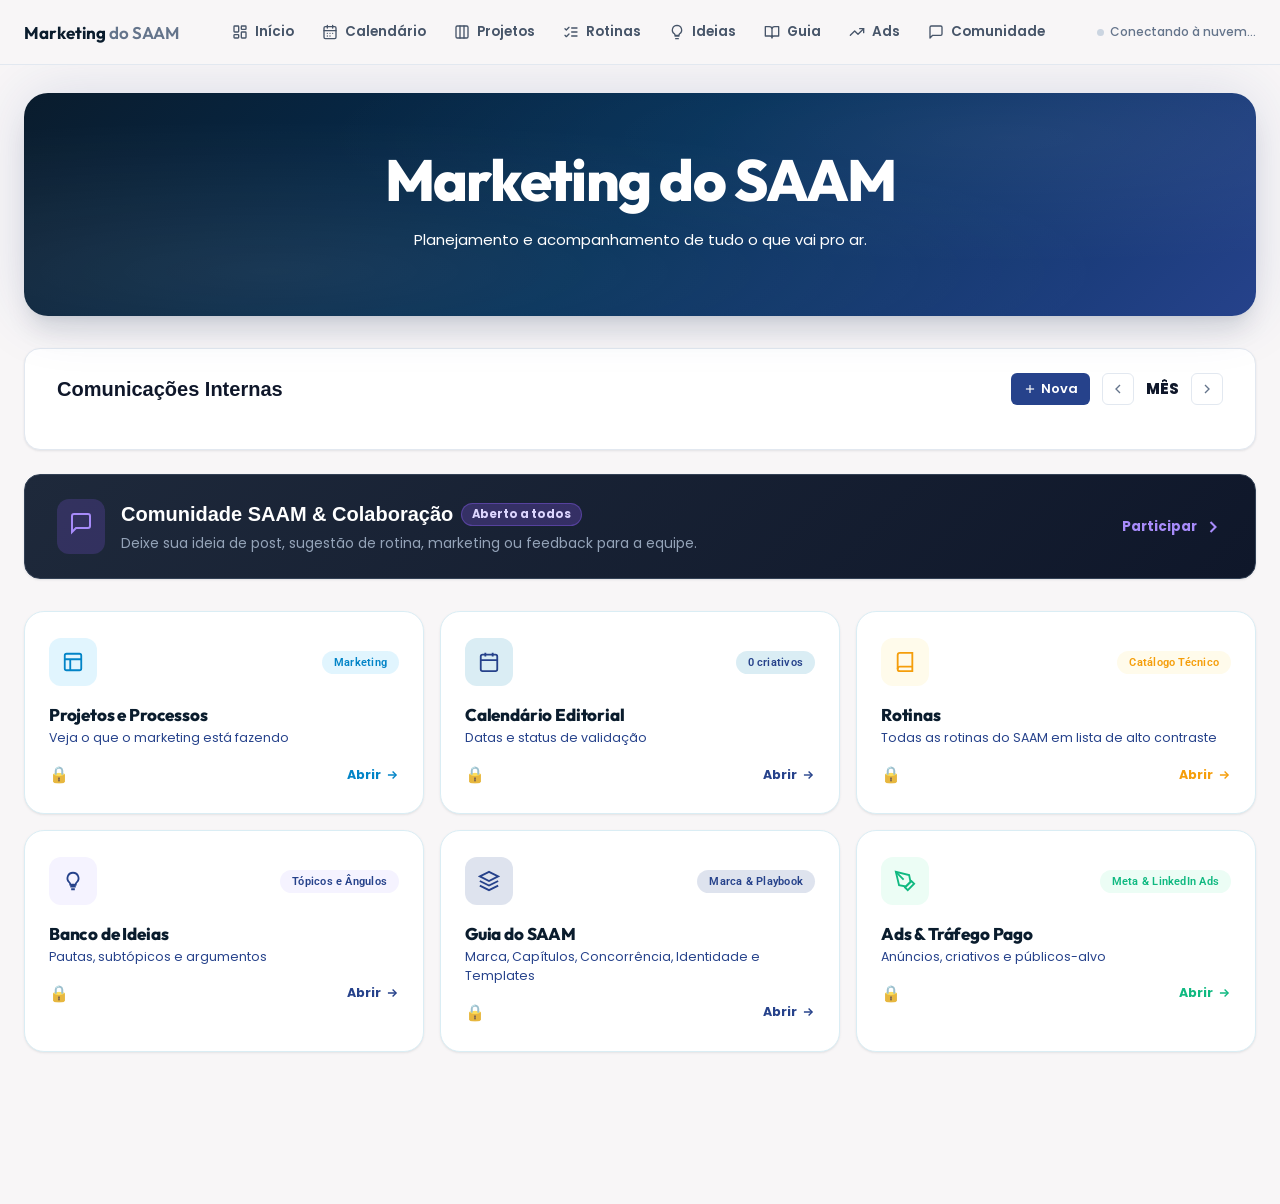
==== index.html @ bfe5d83a "feat: adjustable Reels cover framing - Reels cover shown in a 3:4 card (same shape as the calendar c" ====
<!doctype html>
<html lang="pt-BR">
<head>
  <meta charset="UTF-8" />
  <meta name="viewport" content="width=device-width, initial-scale=1.0" />
  <title>Gestor de Marketing</title>
  <link rel="preconnect" href="https://fonts.googleapis.com">
  <link rel="preconnect" href="https://fonts.gstatic.com" crossorigin>
  <link href="https://fonts.googleapis.com/css2?family=Outfit:wght@600;700;800&family=Roboto:wght@400;500;700&family=Poppins:wght@300;400;500;600;700&family=Inter:wght@400;500;600&display=swap" rel="stylesheet">
  <link rel="stylesheet" href="style.css?v=8">
</head>
<body>
<!-- Menu superior: fica sempre visível e cada item vira uma entrada no histórico do navegador -->
<header class="topbar">
  <div class="topbar-inner">
    <button type="button" class="topbar-brand" data-nav="home">Marketing <span>do SAAM</span></button>
    <nav class="topbar-nav" aria-label="Seções">
      <button type="button" class="topbar-link" data-nav="home">
        <svg width="16" height="16" viewBox="0 0 24 24" fill="none" stroke="currentColor" stroke-width="2" stroke-linecap="round" stroke-linejoin="round"><rect x="3" y="3" width="7" height="9" rx="1"/><rect x="14" y="3" width="7" height="5" rx="1"/><rect x="14" y="12" width="7" height="9" rx="1"/><rect x="3" y="16" width="7" height="5" rx="1"/></svg>
        Início
      </button>
      <button type="button" class="topbar-link" data-nav="calendario">
        <svg width="16" height="16" viewBox="0 0 24 24" fill="none" stroke="currentColor" stroke-width="2" stroke-linecap="round" stroke-linejoin="round"><rect x="3" y="4" width="18" height="18" rx="2"/><path d="M16 2v4M8 2v4M3 10h18M8 14h.01M12 14h.01M16 14h.01M8 18h.01M12 18h.01"/></svg>
        Calendário
      </button>
      <button type="button" class="topbar-link" data-nav="projetos">
        <svg width="16" height="16" viewBox="0 0 24 24" fill="none" stroke="currentColor" stroke-width="2" stroke-linecap="round" stroke-linejoin="round"><rect x="3" y="3" width="18" height="18" rx="2"/><path d="M9 3v18M15 3v18"/></svg>
        Projetos
      </button>
      <button type="button" class="topbar-link" data-nav="rotinas">
        <svg width="16" height="16" viewBox="0 0 24 24" fill="none" stroke="currentColor" stroke-width="2" stroke-linecap="round" stroke-linejoin="round"><path d="M3 17l2 2 4-4M3 7l2 2 4-4M13 6h8M13 12h8M13 18h8"/></svg>
        Rotinas
      </button>
      <button type="button" class="topbar-link" data-nav="ideias">
        <svg width="16" height="16" viewBox="0 0 24 24" fill="none" stroke="currentColor" stroke-width="2" stroke-linecap="round" stroke-linejoin="round"><path d="M9 18h6M10 22h4M12 2a7 7 0 0 0-4 12.7c.6.5 1 1.3 1 2.1V17h6v-.2c0-.8.4-1.6 1-2.1A7 7 0 0 0 12 2z"/></svg>
        Ideias
      </button>
      <button type="button" class="topbar-link" data-nav="guia">
        <svg width="16" height="16" viewBox="0 0 24 24" fill="none" stroke="currentColor" stroke-width="2" stroke-linecap="round" stroke-linejoin="round"><path d="M2 4h6a4 4 0 0 1 4 4v13a3 3 0 0 0-3-3H2zM22 4h-6a4 4 0 0 0-4 4v13a3 3 0 0 1 3-3h7z"/></svg>
        Guia
      </button>
      <button type="button" class="topbar-link" data-nav="ads">
        <svg width="16" height="16" viewBox="0 0 24 24" fill="none" stroke="currentColor" stroke-width="2" stroke-linecap="round" stroke-linejoin="round"><polyline points="22 7 13.5 15.5 8.5 10.5 2 17"/><polyline points="16 7 22 7 22 13"/></svg>
        Ads
      </button>
      <button type="button" class="topbar-link" data-nav="comunidade">
        <svg width="16" height="16" viewBox="0 0 24 24" fill="none" stroke="currentColor" stroke-width="2" stroke-linecap="round" stroke-linejoin="round"><path d="M21 15a2 2 0 0 1-2 2H7l-4 4V5a2 2 0 0 1 2-2h14a2 2 0 0 1 2 2z"/></svg>
        Comunidade
      </button>
    </nav>
    <span class="topbar-sync" id="topbar-sync" data-state="loading">Conectando à nuvem…</span>
  </div>
</header>
<div class="app">

  <!-- Dashboard Inicial -->
  <div id="page-home">
    <div class="hero" id="home-hero">
      <h1 class="hero-title">Marketing <span class="accent">do SAAM</span></h1>
      <p class="hero-sub">Planejamento e acompanhamento de tudo o que vai pro ar.</p>
    </div>

    <!-- Card claro: Comunicações internas -->
    <div style="background: #FFFFFF; border: 1px solid #E2E8F0; border-radius: 16px; padding: 24px 32px; margin-bottom: 24px; box-shadow: var(--shadow-sm); width: 100%; box-sizing: border-box;">
      <div style="display: flex; justify-content: space-between; align-items: center; margin-bottom: 20px;">
        <h2 style="margin: 0; font-size: 20px; font-weight: 800; color: #0F172A; font-family: 'Manrope', sans-serif;">Comunicações Internas</h2>
        <div style="display: flex; align-items: center; gap: 12px;">
          <button type="button" id="btn-add-internal-comm" style="background: var(--primary); color: white; border: none; padding: 6px 12px; border-radius: 6px; font-size: 13px; font-weight: 600; cursor: pointer; display: flex; align-items: center; gap: 4px;" title="Adicionar Comunicação Interna">
            <svg width="14" height="14" viewBox="0 0 24 24" fill="none" stroke="currentColor" stroke-width="2"><line x1="12" y1="5" x2="12" y2="19"/><line x1="5" y1="12" x2="19" y2="12"/></svg>
            Nova
          </button>
          <button type="button" id="comms-prev-month" style="background: none; border: 1px solid #E2E8F0; border-radius: 6px; width: 32px; height: 32px; cursor: pointer; display: flex; align-items: center; justify-content: center;">
            <svg width="16" height="16" viewBox="0 0 24 24" fill="none" stroke="#64748B" stroke-width="2"><polyline points="15 18 9 12 15 6"></polyline></svg>
          </button>
          <span id="comms-month-label" style="font-size: 15px; font-weight: 800; color: #0F172A; text-transform: uppercase;">Mês</span>
          <button type="button" id="comms-next-month" style="background: none; border: 1px solid #E2E8F0; border-radius: 6px; width: 32px; height: 32px; cursor: pointer; display: flex; align-items: center; justify-content: center;">
            <svg width="16" height="16" viewBox="0 0 24 24" fill="none" stroke="#64748B" stroke-width="2"><polyline points="9 18 15 12 9 6"></polyline></svg>
          </button>
        </div>
      </div>
      <div id="comms-list" style="display: flex; flex-direction: column; gap: 12px;">
        <!-- Lista de terças e quintas será injetada aqui -->
      </div>
    </div>

    <!-- Card Comunidade SAAM (Banner Destaque) -->
    <div id="btn-tab-colaboracao" style="background: linear-gradient(135deg, #1E293B 0%, #0F172A 100%); border: 1px solid #334155; border-radius: 16px; padding: 24px 32px; margin-bottom: 32px; box-shadow: var(--shadow-sm); width: 100%; box-sizing: border-box; cursor: pointer; display: flex; justify-content: space-between; align-items: center; transition: transform 0.2s, box-shadow 0.2s;" onmouseover="this.style.transform='translateY(-2px)'; this.style.boxShadow='var(--shadow-md)'" onmouseout="this.style.transform='none'; this.style.boxShadow='var(--shadow-sm)'">
      <div style="display: flex; align-items: center; gap: 16px;">
        <div style="background: rgba(139, 92, 246, 0.2); padding: 12px; border-radius: 12px; color: #A78BFA;">
          <svg width="24" height="24" viewBox="0 0 24 24" fill="none" stroke="currentColor" stroke-width="2"><path d="M21 15a2 2 0 0 1-2 2H7l-4 4V5a2 2 0 0 1 2-2h14a2 2 0 0 1 2 2z"/></svg>
        </div>
        <div>
          <div style="display: flex; align-items: center; gap: 8px; margin-bottom: 4px;">
            <h2 style="margin: 0; font-size: 20px; font-weight: 800; color: #FFFFFF; font-family: 'Manrope', sans-serif;">Comunidade SAAM & Colaboração</h2>
            <span style="background: rgba(139, 92, 246, 0.25); color: #DDD6FE; font-size: 11.5px; font-weight: 700; padding: 2px 10px; border-radius: 12px; border: 1px solid rgba(139, 92, 246, 0.4);">Aberto a todos</span>
          </div>
          <p style="margin: 0; color: #94A3B8; font-size: 14px;">Deixe sua ideia de post, sugestão de rotina, marketing ou feedback para a equipe.</p>
        </div>
      </div>
      <div style="color: #A78BFA; display: flex; align-items: center; gap: 6px; font-weight: 700; font-size: 13.5px;">
        <span>Participar</span>
        <svg width="20" height="20" viewBox="0 0 24 24" fill="none" stroke="currentColor" stroke-width="2.5"><polyline points="9 18 15 12 9 6"></polyline></svg>
      </div>
    </div>

    <div class="tabs" id="home-menu">
      <button type="button" class="tab-btn" id="btn-open-projetos">
        <div class="tab-card-top">
          <span class="tab-icon" style="background: rgba(56, 189, 248, 0.15); color: #0284C7;">
            <svg width="22" height="22" viewBox="0 0 24 24" fill="none" stroke="currentColor" stroke-width="2"><rect x="3" y="3" width="18" height="18" rx="2"/><path d="M3 9h18"/><path d="M9 21V9"/></svg>
          </span>
          <span class="tab-stat" style="background: rgba(56, 189, 248, 0.15); color: #0284C7;">Marketing</span>
        </div>
        <span class="tab-text">
          <p class="tab-title">Projetos e Processos</p>
          <p class="tab-sub">Veja o que o marketing está fazendo</p>
        </span>
        <span class="tab-arrow" style="display: flex; justify-content: space-between; align-items: center; width: 100%; color: #0284C7;">
          <span style="font-size: 16px; opacity: 0.8;" title="Acesso restrito">🔒</span>
          <span style="display: flex; align-items: center; gap: 4px;">Abrir <svg width="14" height="14" viewBox="0 0 24 24" fill="none" stroke="currentColor" stroke-width="2.4"><line x1="5" y1="12" x2="19" y2="12"/><polyline points="13 6 19 12 13 18"/></svg></span>
        </span>
      </button>
      <button type="button" class="tab-btn" id="btn-tab-calendario">
        <div class="tab-card-top">
          <span class="tab-icon">
            <svg width="22" height="22" viewBox="0 0 24 24" fill="none" stroke="currentColor" stroke-width="2"><rect x="3" y="4" width="18" height="18" rx="2"/><line x1="16" y1="2" x2="16" y2="6"/><line x1="8" y1="2" x2="8" y2="6"/><line x1="3" y1="10" x2="21" y2="10"/></svg>
          </span>
          <span class="tab-stat" id="menu-stat-criativos">0 criativos</span>
        </div>
        <span class="tab-text">
          <p class="tab-title">Calendário Editorial</p>
          <p class="tab-sub">Datas e status de validação</p>
        </span>
        <span class="tab-arrow" style="display: flex; justify-content: space-between; align-items: center; width: 100%;">
          <span style="font-size: 16px; opacity: 0.8;" title="Acesso restrito">🔒</span>
          <span style="display: flex; align-items: center; gap: 4px;">Abrir <svg width="14" height="14" viewBox="0 0 24 24" fill="none" stroke="currentColor" stroke-width="2.4"><line x1="5" y1="12" x2="19" y2="12"/><polyline points="13 6 19 12 13 18"/></svg>
        </span>
      </button>
      <button type="button" class="tab-btn tab-btn-orange" id="btn-tab-rotinas">
        <div class="tab-card-top">
          <span class="tab-icon">
            <svg width="22" height="22" viewBox="0 0 24 24" fill="none" stroke="currentColor" stroke-width="2"><path d="M4 19.5A2.5 2.5 0 0 1 6.5 17H20"/><path d="M6.5 2H20v20H6.5A2.5 2.5 0 0 1 4 19.5v-15A2.5 2.5 0 0 1 6.5 2z"/></svg>
          </span>
          <span class="tab-stat">Catálogo Técnico</span>
        </div>
        <span class="tab-text">
          <p class="tab-title">Rotinas</p>
          <p class="tab-sub">Todas as rotinas do SAAM em lista de alto contraste</p>
        </span>
        <span class="tab-arrow" style="display: flex; justify-content: space-between; align-items: center; width: 100%;">
          <span style="font-size: 16px; opacity: 0.8;" title="Acesso restrito">🔒</span>
          <span style="display: flex; align-items: center; gap: 4px;">Abrir <svg width="14" height="14" viewBox="0 0 24 24" fill="none" stroke="currentColor" stroke-width="2.4"><line x1="5" y1="12" x2="19" y2="12"/><polyline points="13 6 19 12 13 18"/></svg>
        </span>
      </button>
      <button type="button" class="tab-btn tab-btn-alt" id="btn-tab-ideias">
        <div class="tab-card-top">
          <span class="tab-icon">
            <svg width="22" height="22" viewBox="0 0 24 24" fill="none" stroke="currentColor" stroke-width="2"><path d="M9 18h6M10 21h4M12 3a6 6 0 0 0-4 10.5c.6.5 1 1.3 1 2.1V16h6v-.4c0-.8.4-1.6 1-2.1A6 6 0 0 0 12 3z"/></svg>
          </span>
          <span class="tab-stat" id="menu-stat-ideias">Tópicos e Ângulos</span>
        </div>
        <span class="tab-text">
          <p class="tab-title">Banco de Ideias</p>
          <p class="tab-sub">Pautas, subtópicos e argumentos</p>
        </span>
        <span class="tab-arrow" style="display: flex; justify-content: space-between; align-items: center; width: 100%;">
          <span style="font-size: 16px; opacity: 0.8;" title="Acesso restrito">🔒</span>
          <span style="display: flex; align-items: center; gap: 4px;">Abrir <svg width="14" height="14" viewBox="0 0 24 24" fill="none" stroke="currentColor" stroke-width="2.4"><line x1="5" y1="12" x2="19" y2="12"/><polyline points="13 6 19 12 13 18"/></svg></span>
        </span>
      </button>
      <button type="button" class="tab-btn" id="btn-tab-excelencia">
        <div class="tab-card-top">
          <span class="tab-icon" style="background: rgba(38, 66, 139,0.15); color: #26428B;">
            <svg width="22" height="22" viewBox="0 0 24 24" fill="none" stroke="currentColor" stroke-width="2"><path d="M12 2L2 7l10 5 10-5-10-5zM2 17l10 5 10-5M2 12l10 5 10-5"/></svg>
          </span>
          <span class="tab-stat" style="background: rgba(38, 66, 139,0.15); color: #26428B;">Marca & Playbook</span>
        </div>
        <span class="tab-text">
          <p class="tab-title">Guia do SAAM</p>
          <p class="tab-sub">Marca, Capítulos, Concorrência, Identidade e Templates</p>
        </span>
        <span class="tab-arrow" style="display: flex; justify-content: space-between; align-items: center; width: 100%; color: #26428B;">
          <span style="font-size: 16px; opacity: 0.8;" title="Acesso restrito">🔒</span>
          <span style="display: flex; align-items: center; gap: 4px;">Abrir <svg width="14" height="14" viewBox="0 0 24 24" fill="none" stroke="currentColor" stroke-width="2.4"><line x1="5" y1="12" x2="19" y2="12"/><polyline points="13 6 19 12 13 18"/></svg></span>
        </span>
      </button>
      <button type="button" class="tab-btn tab-btn-green" id="btn-tab-campanhas">
        <div class="tab-card-top">
          <span class="tab-icon">
            <svg width="22" height="22" viewBox="0 0 24 24" fill="none" stroke="currentColor" stroke-width="2"><path d="M12 19l7-7 3 3-7 7-3-3z"/><path d="M18 13l-1.5-7.5L2 2l3.5 14.5L13 18l5-5z"/><path d="M2 2l8.5 8.5"/></svg>
          </span>
          <span class="tab-stat">Meta & LinkedIn Ads</span>
        </div>
        <span class="tab-text">
          <p class="tab-title">Ads & Tráfego Pago</p>
          <p class="tab-sub">Anúncios, criativos e públicos-alvo</p>
        </span>
        <span class="tab-arrow" style="display: flex; justify-content: space-between; align-items: center; width: 100%;">
          <span style="font-size: 16px; opacity: 0.8;" title="Acesso restrito">🔒</span>
          <span style="display: flex; align-items: center; gap: 4px;">Abrir <svg width="14" height="14" viewBox="0 0 24 24" fill="none" stroke="currentColor" stroke-width="2.4"><line x1="5" y1="12" x2="19" y2="12"/><polyline points="13 6 19 12 13 18"/></svg></span>
        </span>
      </button>

    </div>
  </div>

  
  <!-- Página Projetos e Processos -->
  <div id="page-projetos" class="hidden">
    <button type="button" class="back-btn" data-target="home">
      <svg width="15" height="15" viewBox="0 0 24 24" fill="none" stroke="currentColor" stroke-width="2.2"><line x1="19" y1="12" x2="5" y2="12"/><polyline points="12 19 5 12 12 5"/></svg>
      Página inicial
    </button>
    
    <div class="page-header">
      <div class="page-icon" style="background: rgba(56,189,248,0.15); color: #0284C7;">
        <svg width="22" height="22" viewBox="0 0 24 24" fill="none" stroke="currentColor" stroke-width="2"><rect x="3" y="3" width="18" height="18" rx="2"/><path d="M3 9h18"/><path d="M9 21V9"/></svg>
      </div>
      <div>
        <h2>Projetos e Processos</h2>
        <p>Acompanhe o status das macro-entregas e das rotinas diárias da equipe.</p>
      </div>
    </div>
    
    <div style="display: flex; flex-direction: column; gap: 24px; align-items: stretch;">
      
      <!-- Seção Projetos -->
      <div style="background: #FFFFFF; border: 1px solid #E2E8F0; border-radius: 16px; padding: 24px; box-shadow: var(--shadow-sm);">
        <div style="display: flex; justify-content: space-between; align-items: center; margin-bottom: 24px;">
          <h3 style="margin: 0; font-size: 18px; font-weight: 800; color: #0F172A;">Projetos</h3>
          <button id="btn-add-project" style="background: #F1F5F9; border: none; padding: 8px 12px; border-radius: 8px; font-weight: 700; color: #0F172A; cursor: pointer; display: flex; align-items: center; gap: 6px;">
            <svg width="14" height="14" viewBox="0 0 24 24" fill="none" stroke="currentColor" stroke-width="2.5"><line x1="12" y1="5" x2="12" y2="19"/><line x1="5" y1="12" x2="19" y2="12"/></svg> Novo
          </button>
        </div>

        <div style="display: flex; flex-direction: row; gap: 16px; align-items: flex-start; overflow-x: auto; padding-bottom: 8px;">
          <!-- Não Iniciado -->
          <div style="flex: 1; min-width: 250px; background: #F8FAFC; padding: 12px; border-radius: 12px; border: 1px solid #E2E8F0;">
            <h4 style="margin: 0 0 12px 0; font-size: 13px; font-weight: 700; color: #94A3B8; text-transform: uppercase; letter-spacing: 0.5px; display: flex; align-items: center; gap: 6px;">
              <span style="display: inline-block; width: 8px; height: 8px; border-radius: 50%; background: #94A3B8;"></span> Backlog
            </h4>
            <div id="projects-backlog" style="display: flex; flex-direction: column; gap: 12px; min-height: 20px;"></div>
          </div>

          <!-- Em andamento -->
          <div style="flex: 1; min-width: 250px; background: #F8FAFC; padding: 12px; border-radius: 12px; border: 1px solid #E2E8F0;">
            <h4 style="margin: 0 0 12px 0; font-size: 13px; font-weight: 700; color: #3B82F6; text-transform: uppercase; letter-spacing: 0.5px; display: flex; align-items: center; gap: 6px;">
              <span style="display: inline-block; width: 8px; height: 8px; border-radius: 50%; background: #3B82F6;"></span> Em andamento
            </h4>
            <div id="projects-in-progress" style="display: flex; flex-direction: column; gap: 12px; min-height: 20px;"></div>
          </div>

          <!-- Finalizado -->
          <div style="flex: 1; min-width: 250px; background: #F8FAFC; padding: 12px; border-radius: 12px; border: 1px solid #E2E8F0;">
            <h4 style="margin: 0 0 12px 0; font-size: 13px; font-weight: 700; color: #10B981; text-transform: uppercase; letter-spacing: 0.5px; display: flex; align-items: center; gap: 6px;">
              <span style="display: inline-block; width: 8px; height: 8px; border-radius: 50%; background: #10B981;"></span> Finalizados
            </h4>
            <div id="projects-done" style="display: flex; flex-direction: column; gap: 12px; min-height: 20px;"></div>
          </div>
        </div>
      </div>

      <!-- Coluna Processos Recorrentes -->
      <div style="background: #FFFFFF; border: 1px solid #E2E8F0; border-radius: 16px; padding: 24px; box-shadow: var(--shadow-sm);">
        <div style="display: flex; justify-content: space-between; align-items: center; margin-bottom: 24px;">
          <h3 style="margin: 0; font-size: 18px; font-weight: 800; color: #0F172A;">Processos Recorrentes</h3>
          <button id="btn-add-process" style="background: #F1F5F9; border: none; padding: 8px 12px; border-radius: 8px; font-weight: 700; color: #0F172A; cursor: pointer; display: flex; align-items: center; gap: 6px;">
            <svg width="14" height="14" viewBox="0 0 24 24" fill="none" stroke="currentColor" stroke-width="2.5"><line x1="12" y1="5" x2="12" y2="19"/><line x1="5" y1="12" x2="19" y2="12"/></svg> Novo
          </button>
        </div>
        <div id="processes-list" style="display: flex; flex-direction: column; gap: 12px;"></div>
      </div>
    </div>
  </div>

  <!-- Página Identidade Visual -->
  <div id="page-identidade" class="hidden">
    <button type="button" class="back-btn" data-target="home">
      <svg width="15" height="15" viewBox="0 0 24 24" fill="none" stroke="currentColor" stroke-width="2.2"><line x1="19" y1="12" x2="5" y2="12"/><polyline points="12 19 5 12 12 5"/></svg>
      Página inicial
    </button>
    
    <div class="page-header">
      <div class="page-icon" style="background: rgba(236,72,153,0.15); color: #EC4899;">
        <svg width="22" height="22" viewBox="0 0 24 24" fill="none" stroke="currentColor" stroke-width="2"><path d="M12 2l3 6 6 .5-4.5 4 1.5 6-6-3-6 3 1.5-6-4.5-4 6-.5z"/></svg>
      </div>
      <div>
        <h2>Identidade Visual (Brand Book)</h2>
        <p>Diretrizes de marca, paleta de cores e assets do SAAM.</p>
      </div>
    </div>
    
    <div class="ai-container">
      <div style="background: #FFFFFF; padding: 40px; border-radius: 16px; text-align: center; border: 1px dashed #CBD5E1;">
         <h3 style="color: #64748B;">Módulo de Identidade Visual em Construção</h3>
         <p style="color: #94A3B8;">Em breve, você poderá consultar as diretrizes e baixar assets da marca por aqui.</p>
      </div>
    </div>
  </div>

  <!-- Página Calendário (Escondida por padrão) -->
  <div id="page-calendario" class="hidden">
    <button type="button" class="back-btn" data-target="home">
      <svg width="15" height="15" viewBox="0 0 24 24" fill="none" stroke="currentColor" stroke-width="2.2"><line x1="19" y1="12" x2="5" y2="12"/><polyline points="12 19 5 12 12 5"/></svg>
      Página inicial
    </button>
    
    <div id="season-banner"></div>

    <div class="toolbar toolbar-main" style="display: flex; gap: 12px; align-items: center; flex-wrap: wrap;">
      <div class="search-wrap" style="flex: 1; min-width: 200px;">
        <svg width="16" height="16" viewBox="0 0 24 24" fill="none" stroke="#94A1B5" stroke-width="2"><circle cx="11" cy="11" r="7"/><line x1="21" y1="21" x2="16.6" y2="16.6"/></svg>
        <input type="text" id="search" placeholder="Buscar por título ou série…" style="width: 100%; border: none; outline: none; background: transparent; font-size: 14px;" />
      </div>

      <!-- Filtro por formato do conteúdo (as contagens são do mês exibido) -->
      <div class="format-filter" id="format-filter" role="group" aria-label="Filtrar por formato">
        <button type="button" class="format-chip active" data-format="">
          Todos <span class="format-count" data-count-for="">0</span>
        </button>
        <button type="button" class="format-chip" data-format="static">
          <svg width="14" height="14" viewBox="0 0 24 24" fill="none" stroke="currentColor" stroke-width="2" stroke-linecap="round" stroke-linejoin="round"><rect x="3" y="3" width="18" height="18" rx="2"/><circle cx="8.5" cy="8.5" r="1.5"/><polyline points="21 15 16 10 5 21"/></svg>
          Estático <span class="format-count" data-count-for="static">0</span>
        </button>
        <button type="button" class="format-chip" data-format="carousel">
          <svg width="14" height="14" viewBox="0 0 24 24" fill="none" stroke="currentColor" stroke-width="2" stroke-linecap="round" stroke-linejoin="round"><rect x="7" y="7" width="14" height="14" rx="2"/><path d="M3 17V5a2 2 0 0 1 2-2h12"/></svg>
          Carrossel <span class="format-count" data-count-for="carousel">0</span>
        </button>
        <button type="button" class="format-chip" data-format="reels">
          <svg width="14" height="14" viewBox="0 0 24 24" fill="none" stroke="currentColor" stroke-width="2" stroke-linecap="round" stroke-linejoin="round"><rect x="5" y="2" width="14" height="20" rx="3"/><polygon points="10 9 15 12 10 15 10 9" fill="currentColor"/></svg>
          Reels <span class="format-count" data-count-for="reels">0</span>
        </button>
      </div>

      <select id="filter-destiny" style="padding: 10px 12px; border-radius: 8px; border: 1px solid var(--hairline); background: #fff; font-size: 14px; min-width: 150px; color: var(--ink-soft); outline: none;">
        <option value="">Todos os Destinos</option>
        <option value="instagram">Instagram</option>
        <option value="linkedin">LinkedIn</option>
        <option value="blog">Blog</option>
      </select>

      <button class="btn-new" id="btn-add">
        <svg width="16" height="16" viewBox="0 0 24 24" fill="none" stroke="currentColor" stroke-width="2.5"><line x1="12" y1="5" x2="12" y2="19"/><line x1="5" y1="12" x2="19" y2="12"/></svg>
        Novo criativo
      </button>
    </div>

    <!-- Grid do Calendário -->
    <div class="calendar-container">
      <div class="calendar-header">
        <button class="icon-btn" id="prev-month">
          <svg width="20" height="20" viewBox="0 0 24 24" fill="none" stroke="currentColor" stroke-width="2"><polyline points="15 18 9 12 15 6"/></svg>
        </button>
        <h2 id="current-month-year" class="month-name">Agosto 2026</h2>
        <button class="icon-btn" id="next-month">
          <svg width="20" height="20" viewBox="0 0 24 24" fill="none" stroke="currentColor" stroke-width="2"><polyline points="9 18 15 12 9 6"/></svg>
        </button>
      </div>
      
      <div class="calendar-grid-wrapper">
        <div class="calendar-weekdays">
          <div class="weekday-name">Dom</div>
          <div class="weekday-name">Seg</div>
          <div class="weekday-name">Ter</div>
          <div class="weekday-name">Qua</div>
          <div class="weekday-name">Qui</div>
          <div class="weekday-name">Sex</div>
          <div class="weekday-name">Sáb</div>
        </div>
        <div id="calendar-days" class="calendar-days-grid"></div>
      </div>
    </div>

    <!-- Lista de Posts (Abaixo do calendário) -->
    <div class="list-view-container">
      <div class="list-view-header">
        <h3>Lista de Publicações do Mês</h3>
      </div>
      <div id="post-list" class="post-list">
        <!-- Renderizado via JS -->
      </div>
    </div>

    <!-- Navegação extra (Ver Ideias) -->
    <div class="bottom-nav">
      <button class="btn-ghost" id="btn-goto-ideias">
        <svg width="16" height="16" viewBox="0 0 24 24" fill="none" stroke="currentColor" stroke-width="2"><path d="M9 18h6M10 21h4M12 3a6 6 0 0 0-4 10.5c.6.5 1 1.3 1 2.1V16h6v-.4c0-.8.4-1.6 1-2.1A6 6 0 0 0 12 3z"/></svg>
        Ver Banco de Ideias (IA)
      </button>
    </div>
  </div>

  <!-- Página Ideias (Banco de Ideias) -->
  <div id="page-ideias" class="hidden">
    <button type="button" class="back-btn" data-target="home">
      <svg width="15" height="15" viewBox="0 0 24 24" fill="none" stroke="currentColor" stroke-width="2.2"><line x1="19" y1="12" x2="5" y2="12"/><polyline points="12 19 5 12 12 5"/></svg>
      Página inicial
    </button>
    
    <div class="page-header" style="margin-bottom: 24px;">
      <div class="page-icon page-icon-purple">
        <svg width="22" height="22" viewBox="0 0 24 24" fill="none" stroke="currentColor" stroke-width="2"><path d="M9 18h6M10 21h4M12 3a6 6 0 0 0-4 10.5c.6.5 1 1.3 1 2.1V16h6v-.4c0-.8.4-1.6 1-2.1A6 6 0 0 0 12 3z"/></svg>
      </div>
      <div style="flex: 1;">
        <h2>Banco de Ideias</h2>
        <p>Banco geral de ideias e pautas categorizadas por temas, formatos e audiência.</p>
      </div>
      <button class="btn-primary" id="btn-nova-ideia" style="padding: 10px 20px;">+ Nova Ideia</button>
    </div>

    <!-- Navegação de Abas Internas -->
    <div class="toolbar" style="margin-bottom: 24px;">
      <div style="display: flex; gap: 8px;">
        <button class="btn-playbook-chap active" id="tab-btn-mes" onclick="switchIdeasTab('mes')">Proporções e Metas</button>
        <button class="btn-playbook-chap" id="tab-btn-geral" onclick="switchIdeasTab('geral')">Banco Base (Temas)</button>
      </div>
    </div>

    <!-- Modal Nova Ideia Simples (inline) -->
    <div id="nova-ideia-form" class="hidden" style="background: var(--panel); border: 1px solid var(--hairline); padding: 20px; border-radius: 12px; margin-bottom: 24px;">
      <h3 style="margin-top:0; font-size: 16px;">Criar Nova Ideia</h3>
      <div class="field">
        <label>Série / Título da Ideia</label>
        <input type="text" id="new-idea-title" placeholder="Ex: Raio-X do Fiscal: SPED...">
      </div>
      <div class="field">
        <label>Roteiro / Descrição</label>
        <textarea id="new-idea-desc" placeholder="Detalhes do conteúdo, formato, hook..."></textarea>
      </div>
      <div style="display: flex; gap: 12px; justify-content: flex-end; margin-top: 12px;">
        <button class="btn-ghost" id="btn-cancel-ideia">Cancelar</button>
        <button class="btn-primary" id="btn-save-ideia">Salvar Ideia</button>
      </div>
    </div>

    <style>
      .idea-modern-card {
        background: #FFFFFF;
        border: 1px solid #E2E8F0;
        border-radius: 12px;
        padding: 24px;
        display: flex;
        flex-direction: column;
        justify-content: space-between;
        box-shadow: 0 1px 3px rgba(0,0,0,0.05);
        transition: all 0.2s ease;
      }
      .idea-modern-card:hover {
        box-shadow: 0 4px 12px rgba(0,0,0,0.08);
        border-color: #CBD5E1;
      }
      .idea-footer {
        background: #F8FAFC;
        border-radius: 8px;
        padding: 12px 16px;
        display: flex;
        justify-content: space-between;
        align-items: center;
        margin-top: 20px;
      }
      .filter-pill {
        background: #FFFFFF;
        border: 1px solid #CBD5E1;
        color: #475569;
        padding: 6px 16px;
        border-radius: 20px;
        font-size: 13px;
        font-weight: 700;
        cursor: pointer;
        display: flex;
        align-items: center;
        gap: 8px;
        transition: all 0.2s ease;
      }
      .filter-pill:hover { border-color: #94A3B8; color: #0F172A; }
      .filter-pill.active { background: #0F172A; color: #FFFFFF; border-color: #0F172A; }
      
      /* Estilos Rota das Ideias (Mês) */
      .funnel-col-header {
        background: #FFFFFF;
        border: 1px solid #E2E8F0;
        padding: 20px;
        border-radius: 12px;
        margin-bottom: 20px;
        display: flex;
        justify-content: space-between;
      }
      .funnel-col-header.blue-tint { border-top: 4px solid #3B82F6; }
      .funnel-col-header.green-tint { border-top: 4px solid #10B981; }
      
      .idea-row-card {
        background: #FFFFFF;
        border: 1px solid #E2E8F0;
        border-radius: 12px;
        padding: 20px;
        display: flex;
        gap: 16px;
        margin-bottom: 12px;
        align-items: center;
      }
    </style>

    <div class="ai-container">
      
      <!-- VIEW: BANCO GERAL DE IDEIAS -->
      <div id="view-ideias-geral">
        
        <div style="display: flex; gap: 8px; margin-bottom: 12px; align-items: center;">
          <button class="filter-pill active" onclick="filterAudience('Todos')" id="btn-aud-todos">Todos (665)</button>
          <button class="filter-pill" onclick="filterAudience('Externo')" id="btn-aud-externo">Externo (Atração)</button>
          <button class="filter-pill" onclick="filterAudience('Interno')" id="btn-aud-interno">Interno (Clientes)</button>
        </div>
        <div id="dynamic-series-pills" style="display: flex; gap: 8px; flex-wrap: wrap; margin-bottom: 16px;">
          <!-- Pilhas de categorias (Pilares) geradas via JS -->
        </div>
        
        <div class="toolbar" style="margin-bottom: 24px;">
          <div class="search-bar" style="flex: 1;">
            <svg width="18" height="18" viewBox="0 0 24 24" fill="none" stroke="currentColor" stroke-width="2"><circle cx="11" cy="11" r="8"/><line x1="21" y1="21" x2="16.65" y2="16.65"/></svg>
            <input type="text" id="search-ideias-geral" placeholder="Buscar ideia, tema, rotina, destino ou editoria..." onkeyup="renderIdeiasGeral()">
          </div>
          
          <select id="filter-routine-geral" onchange="renderIdeiasGeral()" style="padding: 10px 16px; border-radius: 20px; border: 1px solid #E2E8F0; background: #F8FAFC; color: #475569; font-size: 14px; font-weight: 700; outline: none; margin-left: 12px; cursor: pointer;">
            <option value="">Todas as Rotinas</option>
            <option value="XML não encontrado">XML não encontrado</option>
            <option value="Captura automática">Captura automática</option>
            <option value="Organização documental">Organização documental</option>
            <option value="XML inconsistente">XML inconsistente</option>
            <option value="Parametrização">Parametrização</option>
            <option value="Cruzamentos">Cruzamentos</option>
            <option value="Auditoria preventiva">Auditoria preventiva</option>
            <option value="Integrações">Integrações</option>
            <option value="Dados">Dados</option>
            <option value="Qualidade dos dados">Qualidade dos dados</option>
            <option value="Compliance">Compliance</option>
            <option value="Estratégia">Estratégia</option>
            <option value="Fechamento fiscal">Fechamento fiscal</option>
          </select>
          
          <button class="btn-ghost" onclick="document.getElementById('search-ideias-geral').value=''; document.getElementById('filter-routine-geral').value=''; filterGeral('Todos');" style="margin-left: 12px;">Limpar filtros</button>
        </div>

        <div style="margin-bottom: 24px;">
          <span style="color: #059669; font-size: 10px; font-weight: 800; letter-spacing: 1px; text-transform: uppercase;">TEMA</span>
          <div style="display: flex; justify-content: space-between; align-items: baseline;">
            <h3 style="margin: 4px 0 0 0; font-size: 22px; color: #0F172A;" id="geral-theme-title">Produto SAAM</h3>
            <span style="font-size: 12px; font-weight: 700; color: #2563EB;" id="geral-theme-count">0 ideias</span>
          </div>
        </div>

        <div id="ideias-grid-geral" style="display: grid; grid-template-columns: repeat(auto-fill, minmax(320px, 1fr)); gap: 20px;">
          <!-- Renderizado via JS -->
        </div>

      </div>

    </div>
  </div>
<div id="page-rotinas" class="hidden">
    <button type="button" class="back-btn" data-target="home">
      <svg width="15" height="15" viewBox="0 0 24 24" fill="none" stroke="currentColor" stroke-width="2.2"><line x1="19" y1="12" x2="5" y2="12"/><polyline points="12 19 5 12 12 5"/></svg>
      Página inicial
    </button>
    
    <div class="page-header">
      <div class="page-icon page-icon-orange">
        <svg width="22" height="22" viewBox="0 0 24 24" fill="none" stroke="currentColor" stroke-width="2"><path d="M4 19.5A2.5 2.5 0 0 1 6.5 17H20"/><path d="M6.5 2H20v20H6.5A2.5 2.5 0 0 1 4 19.5v-15A2.5 2.5 0 0 1 6.5 2z"/></svg>
      </div>
      <div>
        <h2>Base de Rotinas (Produto)</h2>
        <p>Entenda o que cada funcionalidade faz e conecte-as às suas campanhas de conteúdo.</p>
      </div>
    </div>

    <!-- Filtros removidos conforme solicitação -->
    
    <style>
        .guia-brand-quote {
          background: rgba(38, 66, 139, 0.1);
          border-left: 4px solid #26428B;
          padding: 16px 20px;
          border-radius: 0 12px 12px 0;
          font-size: 14.5px;
          font-weight: 600;
          color: #5B21B6;
          margin-top: 16px;
        }
      </style>

    <div class="ai-container">
      <div id="routines-list" style="display: flex; flex-direction: column; gap: 20px; width: 100%;">
        <!-- Renderizado via JS -->
      </div>
    </div>
  </div>

  <!-- Página Playbook Editorial Mestre (Capítulos 1 a 10) -->
    <!-- Página Guia do SAAM (Nichos, Dores, Estratégia & Linguagem) -->
  <div id="page-excelencia" class="hidden">
    <button type="button" class="back-btn" data-target="home">
      <svg width="15" height="15" viewBox="0 0 24 24" fill="none" stroke="currentColor" stroke-width="2.2"><line x1="19" y1="12" x2="5" y2="12"/><polyline points="12 19 5 12 12 5"/></svg>
      Página inicial
    </button>
    
    <div class="page-header" style="margin-bottom: 24px;">
      <div class="page-icon" style="background: rgba(38, 66, 139, 0.12); color: #26428B;">
        <svg width="24" height="24" viewBox="0 0 24 24" fill="none" stroke="currentColor" stroke-width="2"><path d="M12 2L2 7l10 5 10-5-10-5zM2 17l10 5 10-5M2 12l10 5 10-5"/></svg>
      </div>
      <div>
        <h2 style="font-size: 26px; font-weight: 800; color: #0F172A; margin: 0 0 4px 0;">Guia do SAAM: Nichos, Dores & Linguagem</h2>
        <p style="color: #64748B; font-size: 14px; margin: 0;">Central de consulta estratégica: consulte as dores de cada nicho, o que fazer em campanhas e qual tom de voz usar.</p>
      </div>
    </div>

    <!-- Barra de Busca e Filtros Rápidos -->
    <div style="background: #FFFFFF; border: 1px solid #E2E8F0; padding: 18px 20px; border-radius: 14px; margin-bottom: 24px; box-shadow: 0 2px 8px rgba(0,0,0,0.03);">
      <div style="display: flex; gap: 12px; align-items: center; flex-wrap: wrap; margin-bottom: 14px;">
        <div style="flex: 1; min-width: 260px; position: relative;">
          <input type="text" id="niche-search-input" placeholder="🔍 Buscar nicho, dor fiscal, sugestão de campanha ou palavra-chave..." style="width: 100%; padding: 11px 16px 11px 40px; border: 1px solid #CBD5E1; border-radius: 10px; font-size: 14px; outline: none; transition: border-color 0.2s;" oninput="filterNiches()">
          <svg width="18" height="18" viewBox="0 0 24 24" fill="none" stroke="#94A3B8" stroke-width="2" style="position: absolute; left: 14px; top: 12px;"><circle cx="11" cy="11" r="8"/><line x1="21" y1="21" x2="16.65" y2="16.65"/></svg>
        </div>
        <span style="font-size: 13px; font-weight: 700; color: #64748B;">Filtrar por:</span>
      </div>

      <!-- Filtros por Categoria de Nicho -->
      <div style="display: flex; gap: 8px; flex-wrap: wrap;" id="niche-filter-pills">
        <button type="button" class="niche-filter-btn active" onclick="setNicheFilter('all', this)" style="padding: 7px 14px; border-radius: 20px; border: 1px solid #26428B; background: #26428B; color: #FFF; font-size: 12px; font-weight: 700; cursor: pointer; transition: all 0.15s;">Todos os Nichos</button>
        <button type="button" class="niche-filter-btn" onclick="setNicheFilter('atacadista', this)" style="padding: 7px 14px; border-radius: 20px; border: 1px solid #CBD5E1; background: #FFF; color: #475569; font-size: 12px; font-weight: 700; cursor: pointer; transition: all 0.15s;">🏢 Atacadistas & Distribuidores</button>
        <button type="button" class="niche-filter-btn" onclick="setNicheFilter('concessionaria', this)" style="padding: 7px 14px; border-radius: 20px; border: 1px solid #CBD5E1; background: #FFF; color: #475569; font-size: 12px; font-weight: 700; cursor: pointer; transition: all 0.15s;">🚗 Concessionárias & Veículos</button>
        <button type="button" class="niche-filter-btn" onclick="setNicheFilter('industria', this)" style="padding: 7px 14px; border-radius: 20px; border: 1px solid #CBD5E1; background: #FFF; color: #475569; font-size: 12px; font-weight: 700; cursor: pointer; transition: all 0.15s;">🏭 Indústrias & Fabricantes</button>
        <button type="button" class="niche-filter-btn" onclick="setNicheFilter('varejo', this)" style="padding: 7px 14px; border-radius: 20px; border: 1px solid #CBD5E1; background: #FFF; color: #475569; font-size: 12px; font-weight: 700; cursor: pointer; transition: all 0.15s;">🛒 Varejo & Supermercados</button>
        <button type="button" class="niche-filter-btn" onclick="setNicheFilter('contabilidade', this)" style="padding: 7px 14px; border-radius: 20px; border: 1px solid #CBD5E1; background: #FFF; color: #475569; font-size: 12px; font-weight: 700; cursor: pointer; transition: all 0.15s;">📊 Contabilidade & Auditoria</button>
        <button type="button" class="niche-filter-btn" onclick="setNicheFilter('transporte', this)" style="padding: 7px 14px; border-radius: 20px; border: 1px solid #CBD5E1; background: #FFF; color: #475569; font-size: 12px; font-weight: 700; cursor: pointer; transition: all 0.15s;">🚚 Transportadoras & Logística</button>
      </div>
    </div>

    <!-- Grid de Nichos e Dores Estruturado -->
    <div id="niches-grid" style="display: flex; flex-direction: column; gap: 20px;">

      <!-- CARD 1: ATACADISTAS & DISTRIBUIDORES -->
      <div class="niche-card" data-category="atacadista" style="background: #FFFFFF; border: 1px solid #E2E8F0; border-left: 6px solid #26428B; border-radius: 14px; padding: 24px; box-shadow: 0 2px 10px rgba(0,0,0,0.03);">
        <div style="display: flex; justify-content: space-between; align-items: flex-start; gap: 16px; margin-bottom: 18px; flex-wrap: wrap;">
          <div>
            <span style="font-size: 11px; font-weight: 800; color: #26428B; background: rgba(38,66,139,0.1); padding: 4px 10px; border-radius: 6px; text-transform: uppercase; letter-spacing: 0.5px;">Nicho de Alto Volume</span>
            <h3 style="font-size: 20px; font-weight: 800; color: #0F172A; margin: 8px 0 0 0; display: flex; align-items: center; gap: 8px;">
              🏢 Atacadistas & Distribuidores
            </h3>
          </div>
          <span style="font-size: 12px; font-weight: 700; color: #64748B; background: #F1F5F9; padding: 6px 12px; border-radius: 8px;">Foco: Escala, Automação & Proteção de Margem</span>
        </div>

        <div style="display: grid; grid-template-columns: repeat(auto-fit, minmax(300px, 1fr)); gap: 18px;">
          <!-- Bloco Dores -->
          <div style="background: #FEF2F2; border: 1px solid #FEE2E2; border-radius: 10px; padding: 16px;">
            <h4 style="font-size: 13.5px; font-weight: 800; color: #991B1B; margin: 0 0 10px 0; display: flex; align-items: center; gap: 6px;">
              <svg width="16" height="16" viewBox="0 0 24 24" fill="none" stroke="currentColor" stroke-width="2.5"><circle cx="12" cy="12" r="10"/><line x1="12" y1="8" x2="12" y2="12"/><line x1="12" y1="16" x2="12.01" y2="16"/></svg>
              Principais Dores do Cliente
            </h4>
            <ul style="margin: 0; padding-left: 18px; font-size: 13px; color: #7F1D1D; line-height: 1.6;">
              <li><strong>Substituição Tributária (ST):</strong> Complexidade brutal no cálculo de MVA, alíquotas interestaduais e risco de pagar ST duplicada.</li>
              <li><strong>Volume Massivo de NF-e:</strong> Milhares de itens e notas de fornecedores entrando diariamente com erros de tributação.</li>
              <li><strong>Divergência XML x Estoque:</strong> Risco de autuação da SEFAZ por divergência entre o XML do fornecedor e a escrituração interna.</li>
              <li><strong>Margem de Lucro Apertada:</strong> Erros de cálculo fiscal corroem os 2% a 5% da margem líquida do atacadista.</li>
            </ul>
          </div>

          <!-- Bloco O Que Fazer / Estratégia de Conteúdo -->
          <div style="background: #F0FDF4; border: 1px solid #DCFCE7; border-radius: 10px; padding: 16px;">
            <h4 style="font-size: 13.5px; font-weight: 800; color: #166534; margin: 0 0 10px 0; display: flex; align-items: center; gap: 6px;">
              <svg width="16" height="16" viewBox="0 0 24 24" fill="none" stroke="currentColor" stroke-width="2.5"><polyline points="9 11 12 14 22 4"/><path d="M21 12v7a2 2 0 0 1-2 2H5a2 2 0 0 1-2-2V5a2 2 0 0 1 2-2h11"/></svg>
              O Que Fazer / Como Abordar (Campanhas & Posts)
            </h4>
            <ul style="margin: 0; padding-left: 18px; font-size: 13px; color: #14532D; line-height: 1.6;">
              <li><strong>Campanhas de Escala:</strong> Mostrar que o SAAM audita 50.000 itens de notas fiscais em segundos.</li>
              <li><strong>Foco em Proteção de Caixa:</strong> Criar conteúdos no formato: <em>"O erro silencioso na entrada de mercadorias que está custando a margem do seu atacado"</em>.</li>
              <li><strong>Demonstração Prática:</strong> Vídeos curtos do sistema cruzando XML x SPED e apontando divergências instantaneamente.</li>
            </ul>
          </div>

          <!-- Bloco Linguagem & Tom de Voz -->
          <div style="background: #EFF6FF; border: 1px solid #DBEAFE; border-radius: 10px; padding: 16px;">
            <h4 style="font-size: 13.5px; font-weight: 800; color: #1E40AF; margin: 0 0 10px 0; display: flex; align-items: center; gap: 6px;">
              <svg width="16" height="16" viewBox="0 0 24 24" fill="none" stroke="currentColor" stroke-width="2.5"><path d="M21 15a2 2 0 0 1-2 2H7l-4 4V5a2 2 0 0 1 2-2h14a2 2 0 0 1 2 2z"/></svg>
              Linguagem & Tom de Voz Recomendados
            </h4>
            <p style="margin: 0 0 8px 0; font-size: 13px; color: #1E3A8A; line-height: 1.5;">
              Tom prático, direto e objetivo, focado em <strong>volume, produtividade, velocidade e segurança jurídica</strong>.
            </p>
            <div style="font-size: 12px; font-weight: 700; color: #1E40AF;">
              Palavras-chave: <span style="font-weight: 500; color: #1E3A8A;">Velocidade de processamento, conferência em lote, blindagem contra SEFAZ, margem protegida, automação de XMLs.</span>
            </div>
          </div>
        </div>
      </div>

      <!-- CARD 2: CONCESSIONÁRIAS & REVENDAS DE VEÍCULOS -->
      <div class="niche-card" data-category="concessionaria" style="background: #FFFFFF; border: 1px solid #E2E8F0; border-left: 6px solid #D97706; border-radius: 14px; padding: 24px; box-shadow: 0 2px 10px rgba(0,0,0,0.03);">
        <div style="display: flex; justify-content: space-between; align-items: flex-start; gap: 16px; margin-bottom: 18px; flex-wrap: wrap;">
          <div>
            <span style="font-size: 11px; font-weight: 800; color: #D97706; background: rgba(217,119,6,0.1); padding: 4px 10px; border-radius: 6px; text-transform: uppercase; letter-spacing: 0.5px;">Nicho Automotivo & Serviços</span>
            <h3 style="font-size: 20px; font-weight: 800; color: #0F172A; margin: 8px 0 0 0; display: flex; align-items: center; gap: 8px;">
              🚗 Concessionárias & Revendas de Veículos / Peças
            </h3>
          </div>
          <span style="font-size: 12px; font-weight: 700; color: #64748B; background: #F1F5F9; padding: 6px 12px; border-radius: 8px;">Foco: Tributação Mista, Peças x Serviços & ISS</span>
        </div>

        <div style="display: grid; grid-template-columns: repeat(auto-fit, minmax(300px, 1fr)); gap: 18px;">
          <!-- Bloco Dores -->
          <div style="background: #FEF2F2; border: 1px solid #FEE2E2; border-radius: 10px; padding: 16px;">
            <h4 style="font-size: 13.5px; font-weight: 800; color: #991B1B; margin: 0 0 10px 0; display: flex; align-items: center; gap: 6px;">
              <svg width="16" height="16" viewBox="0 0 24 24" fill="none" stroke="currentColor" stroke-width="2.5"><circle cx="12" cy="12" r="10"/><line x1="12" y1="8" x2="12" y2="12"/><line x1="12" y1="16" x2="12.01" y2="16"/></svg>
              Principais Dores do Cliente
            </h4>
            <ul style="margin: 0; padding-left: 18px; font-size: 13px; color: #7F1D1D; line-height: 1.6;">
              <li><strong>Tributação Mista Complexa:</strong> Venda de veículos novos vs seminovos (com base de cálculo reduzida), venda de autopeças (ICMS-ST) e oficina mecânica (ISS).</li>
              <li><strong>Bitributação na Oficina:</strong> Confusão constante na emissão da NF-e/NFS-e de reparos gerando pagamento indevido de ICMS sobre serviços ou ISS sobre peças.</li>
              <li><strong>Garantia de Fábrica & Retenções:</strong> Tratamento tributário de peças substituídas em garantia da montadora.</li>
            </ul>
          </div>

          <!-- Bloco O Que Fazer / Estratégia de Conteúdo -->
          <div style="background: #F0FDF4; border: 1px solid #DCFCE7; border-radius: 10px; padding: 16px;">
            <h4 style="font-size: 13.5px; font-weight: 800; color: #166534; margin: 0 0 10px 0; display: flex; align-items: center; gap: 6px;">
              <svg width="16" height="16" viewBox="0 0 24 24" fill="none" stroke="currentColor" stroke-width="2.5"><polyline points="9 11 12 14 22 4"/><path d="M21 12v7a2 2 0 0 1-2 2H5a2 2 0 0 1-2-2V5a2 2 0 0 1 2-2h11"/></svg>
              O Que Fazer / Como Abordar (Campanhas & Posts)
            </h4>
            <ul style="margin: 0; padding-left: 18px; font-size: 13px; color: #14532D; line-height: 1.6;">
              <li><strong>Conteúdos Especializados:</strong> Postagens sobre: <em>"Sua concessionária está pagando imposto duplicado nas ordens de serviço da oficina?"</em></li>
              <li><strong>Foco em CFOs / Gerentes Fiscais de Redes:</strong> Anúncios no LinkedIn destacando auditoria automática de autopeças e garantia de montadoras.</li>
              <li><strong>Cases de Economia:</strong> Mostrar como o SAAM separa perfeitamente receitas de mercadorias x serviços.</li>
            </ul>
          </div>

          <!-- Bloco Linguagem & Tom de Voz -->
          <div style="background: #EFF6FF; border: 1px solid #DBEAFE; border-radius: 10px; padding: 16px;">
            <h4 style="font-size: 13.5px; font-weight: 800; color: #1E40AF; margin: 0 0 10px 0; display: flex; align-items: center; gap: 6px;">
              <svg width="16" height="16" viewBox="0 0 24 24" fill="none" stroke="currentColor" stroke-width="2.5"><path d="M21 15a2 2 0 0 1-2 2H7l-4 4V5a2 2 0 0 1 2-2h14a2 2 0 0 1 2 2z"/></svg>
              Linguagem & Tom de Voz Recomendados
            </h4>
            <p style="margin: 0 0 8px 0; font-size: 13px; color: #1E3A8A; line-height: 1.5;">
              Tom executivo, estratégico e focado em <strong>eliminação de bitributação, auditoria de oficinas e recuperação de caixa</strong>.
            </p>
            <div style="font-size: 12px; font-weight: 700; color: #1E40AF;">
              Palavras-chave: <span style="font-weight: 500; color: #1E3A8A;">Segregação peças x serviços, tributação de seminovos, auditoria de montadora, conformidade nas oficinas, economia tributária.</span>
            </div>
          </div>
        </div>
      </div>

      <!-- CARD 3: INDÚSTRIAS & FABRICANTES -->
      <div class="niche-card" data-category="industria" style="background: #FFFFFF; border: 1px solid #E2E8F0; border-left: 6px solid #059669; border-radius: 14px; padding: 24px; box-shadow: 0 2px 10px rgba(0,0,0,0.03);">
        <div style="display: flex; justify-content: space-between; align-items: flex-start; gap: 16px; margin-bottom: 18px; flex-wrap: wrap;">
          <div>
            <span style="font-size: 11px; font-weight: 800; color: #059669; background: rgba(5,150,105,0.1); padding: 4px 10px; border-radius: 6px; text-transform: uppercase; letter-spacing: 0.5px;">Nicho Industrial & Manufatura</span>
            <h3 style="font-size: 20px; font-weight: 800; color: #0F172A; margin: 8px 0 0 0; display: flex; align-items: center; gap: 8px;">
              🏭 Indústrias & Fabricantes
            </h3>
          </div>
          <span style="font-size: 12px; font-weight: 700; color: #64748B; background: #F1F5F9; padding: 6px 12px; border-radius: 8px;">Foco: Bloco K, IPI, Créditos de Insumos & Compliance</span>
        </div>

        <div style="display: grid; grid-template-columns: repeat(auto-fit, minmax(300px, 1fr)); gap: 18px;">
          <!-- Bloco Dores -->
          <div style="background: #FEF2F2; border: 1px solid #FEE2E2; border-radius: 10px; padding: 16px;">
            <h4 style="font-size: 13.5px; font-weight: 800; color: #991B1B; margin: 0 0 10px 0; display: flex; align-items: center; gap: 6px;">
              <svg width="16" height="16" viewBox="0 0 24 24" fill="none" stroke="currentColor" stroke-width="2.5"><circle cx="12" cy="12" r="10"/><line x1="12" y1="8" x2="12" y2="12"/><line x1="12" y1="16" x2="12.01" y2="16"/></svg>
              Principais Dores do Cliente
            </h4>
            <ul style="margin: 0; padding-left: 18px; font-size: 13px; color: #7F1D1D; line-height: 1.6;">
              <li><strong>Pesadelo do Bloco K:</strong> Dificuldade em conciliar as perdas reais de chão de fábrica com o livro de controle de produção e estoque fiscal.</li>
              <li><strong>Créditos Tributários de Insumos:</strong> Perda de créditos de IPI e ICMS por falta de validação precisa no recebimento da matéria-prima.</li>
              <li><strong>Inconsistência nas Obrigações Acessórias:</strong> Divergência entre EFD ICMS/IPI e EFD Contribuições.</li>
            </ul>
          </div>

          <!-- Bloco O Que Fazer / Estratégia de Conteúdo -->
          <div style="background: #F0FDF4; border: 1px solid #DCFCE7; border-radius: 10px; padding: 16px;">
            <h4 style="font-size: 13.5px; font-weight: 800; color: #166534; margin: 0 0 10px 0; display: flex; align-items: center; gap: 6px;">
              <svg width="16" height="16" viewBox="0 0 24 24" fill="none" stroke="currentColor" stroke-width="2.5"><polyline points="9 11 12 14 22 4"/><path d="M21 12v7a2 2 0 0 1-2 2H5a2 2 0 0 1-2-2V5a2 2 0 0 1 2-2h11"/></svg>
              O Que Fazer / Como Abordar (Campanhas & Posts)
            </h4>
            <ul style="margin: 0; padding-left: 18px; font-size: 13px; color: #14532D; line-height: 1.6;">
              <li><strong>Campanhas Técnicas & Whitepapers:</strong> <em>"Como auditar o Bloco K e evitar autos de infração milionários"</em>.</li>
              <li><strong>Foco em Recuperação de Créditos:</strong> Posts abordando a segurança no creditamento integral de insumos industriais.</li>
            </ul>
          </div>

          <!-- Bloco Linguagem & Tom de Voz -->
          <div style="background: #EFF6FF; border: 1px solid #DBEAFE; border-radius: 10px; padding: 16px;">
            <h4 style="font-size: 13.5px; font-weight: 800; color: #1E40AF; margin: 0 0 10px 0; display: flex; align-items: center; gap: 6px;">
              <svg width="16" height="16" viewBox="0 0 24 24" fill="none" stroke="currentColor" stroke-width="2.5"><path d="M21 15a2 2 0 0 1-2 2H7l-4 4V5a2 2 0 0 1 2-2h14a2 2 0 0 1 2 2z"/></svg>
              Linguagem & Tom de Voz Recomendados
            </h4>
            <p style="margin: 0 0 8px 0; font-size: 13px; color: #1E3A8A; line-height: 1.5;">
              Tom corporativo, altamente confiável, com termos de <strong>engenharia tributária, conformidade e governança fiscal</strong>.
            </p>
            <div style="font-size: 12px; font-weight: 700; color: #1E40AF;">
              Palavras-chave: <span style="font-weight: 500; color: #1E3A8A;">Bloco K preciso, auditoria de insumos, créditos de IPI, conformidade fabril, governança fiscal.</span>
            </div>
          </div>
        </div>
      </div>

      <!-- CARD 4: VAREJO & SUPERMERCADOS -->
      <div class="niche-card" data-category="varejo" style="background: #FFFFFF; border: 1px solid #E2E8F0; border-left: 6px solid #8B5CF6; border-radius: 14px; padding: 24px; box-shadow: 0 2px 10px rgba(0,0,0,0.03);">
        <div style="display: flex; justify-content: space-between; align-items: flex-start; gap: 16px; margin-bottom: 18px; flex-wrap: wrap;">
          <div>
            <span style="font-size: 11px; font-weight: 800; color: #8B5CF6; background: rgba(139,92,246,0.1); padding: 4px 10px; border-radius: 6px; text-transform: uppercase; letter-spacing: 0.5px;">Nicho Varejista & Supermercadista</span>
            <h3 style="font-size: 20px; font-weight: 800; color: #0F172A; margin: 8px 0 0 0; display: flex; align-items: center; gap: 8px;">
              🛒 Varejo, Supermercados & Redes Comerciais
            </h3>
          </div>
          <span style="font-size: 12px; font-weight: 700; color: #64748B; background: #F1F5F9; padding: 6px 12px; border-radius: 8px;">Foco: Saneamento de Cadastro (NCM/CEST) & Frente de Caixa (PDV)</span>
        </div>

        <div style="display: grid; grid-template-columns: repeat(auto-fit, minmax(300px, 1fr)); gap: 18px;">
          <!-- Bloco Dores -->
          <div style="background: #FEF2F2; border: 1px solid #FEE2E2; border-radius: 10px; padding: 16px;">
            <h4 style="font-size: 13.5px; font-weight: 800; color: #991B1B; margin: 0 0 10px 0; display: flex; align-items: center; gap: 6px;">
              <svg width="16" height="16" viewBox="0 0 24 24" fill="none" stroke="currentColor" stroke-width="2.5"><circle cx="12" cy="12" r="10"/><line x1="12" y1="8" x2="12" y2="12"/><line x1="12" y1="16" x2="12.01" y2="16"/></svg>
              Principais Dores do Cliente
            </h4>
            <ul style="margin: 0; padding-left: 18px; font-size: 13px; color: #7F1D1D; line-height: 1.6;">
              <li><strong>Cadastro de Produtos Desatualizado:</strong> Milhares de itens no PDV com NCM, CEST e PIS/COFINS cadastrados errados.</li>
              <li><strong>Tributação Excessiva no Caixa:</strong> Produtos monofásicos tributados novamente no cupom fiscal (NFC-e).</li>
              <li><strong>Falta de Braço Operacional:</strong> Impossibilidade de sanear manualmente 20.000 códigos de barras.</li>
            </ul>
          </div>

          <!-- Bloco O Que Fazer / Estratégia de Conteúdo -->
          <div style="background: #F0FDF4; border: 1px solid #DCFCE7; border-radius: 10px; padding: 16px;">
            <h4 style="font-size: 13.5px; font-weight: 800; color: #166534; margin: 0 0 10px 0; display: flex; align-items: center; gap: 6px;">
              <svg width="16" height="16" viewBox="0 0 24 24" fill="none" stroke="currentColor" stroke-width="2.5"><polyline points="9 11 12 14 22 4"/><path d="M21 12v7a2 2 0 0 1-2 2H5a2 2 0 0 1-2-2V5a2 2 0 0 1 2-2h11"/></svg>
              O Que Fazer / Como Abordar (Campanhas & Posts)
            </h4>
            <ul style="margin: 0; padding-left: 18px; font-size: 13px; color: #14532D; line-height: 1.6;">
              <li><strong>Vídeos Dinâmicos do Saneador:</strong> Mostrar a velocidade em higienizar milhares de cadastros com 1 clique.</li>
              <li><strong>Ganchos de Conscientização:</strong> <em>"Quanto o seu supermercado perdeu esse mês emitindo NFC-e com tributação errada?"</em></li>
            </ul>
          </div>

          <!-- Bloco Linguagem & Tom de Voz -->
          <div style="background: #EFF6FF; border: 1px solid #DBEAFE; border-radius: 10px; padding: 16px;">
            <h4 style="font-size: 13.5px; font-weight: 800; color: #1E40AF; margin: 0 0 10px 0; display: flex; align-items: center; gap: 6px;">
              <svg width="16" height="16" viewBox="0 0 24 24" fill="none" stroke="currentColor" stroke-width="2.5"><path d="M21 15a2 2 0 0 1-2 2H7l-4 4V5a2 2 0 0 1 2-2h14a2 2 0 0 1 2 2z"/></svg>
              Linguagem & Tom de Voz Recomendados
            </h4>
            <p style="margin: 0 0 8px 0; font-size: 13px; color: #1E3A8A; line-height: 1.5;">
              Tom dinâmico, visual e ágil, com ênfase em <strong>ganho de tempo, facilidade no PDV e fim do retrabalho</strong>.
            </p>
            <div style="font-size: 12px; font-weight: 700; color: #1E40AF;">
              Palavras-chave: <span style="font-weight: 500; color: #1E3A8A;">Saneamento de cadastro, PDV blindado, NCM correto no caixa, produtos monofásicos, fechamento sem estresse.</span>
            </div>
          </div>
        </div>
      </div>

      <!-- CARD 5: ESCRITÓRIOS DE CONTABILIDADE & AUDITORES -->
      <div class="niche-card" data-category="contabilidade" style="background: #FFFFFF; border: 1px solid #E2E8F0; border-left: 6px solid #3B82F6; border-radius: 14px; padding: 24px; box-shadow: 0 2px 10px rgba(0,0,0,0.03);">
        <div style="display: flex; justify-content: space-between; align-items: flex-start; gap: 16px; margin-bottom: 18px; flex-wrap: wrap;">
          <div>
            <span style="font-size: 11px; font-weight: 800; color: #3B82F6; background: rgba(59,130,246,0.1); padding: 4px 10px; border-radius: 6px; text-transform: uppercase; letter-spacing: 0.5px;">Nicho Contábil & BPO Fiscal</span>
            <h3 style="font-size: 20px; font-weight: 800; color: #0F172A; margin: 8px 0 0 0; display: flex; align-items: center; gap: 8px;">
              📊 Escritórios de Contabilidade & Auditores Fiscais
            </h3>
          </div>
          <span style="font-size: 12px; font-weight: 700; color: #64748B; background: #F1F5F9; padding: 6px 12px; border-radius: 8px;">Foco: Fechamento Ágil, Auditoria Prévia & Parceria Estratégica</span>
        </div>

        <div style="display: grid; grid-template-columns: repeat(auto-fit, minmax(300px, 1fr)); gap: 18px;">
          <!-- Bloco Dores -->
          <div style="background: #FEF2F2; border: 1px solid #FEE2E2; border-radius: 10px; padding: 16px;">
            <h4 style="font-size: 13.5px; font-weight: 800; color: #991B1B; margin: 0 0 10px 0; display: flex; align-items: center; gap: 6px;">
              <svg width="16" height="16" viewBox="0 0 24 24" fill="none" stroke="currentColor" stroke-width="2.5"><circle cx="12" cy="12" r="10"/><line x1="12" y1="8" x2="12" y2="12"/><line x1="12" y1="16" x2="12.01" y2="16"/></svg>
              Principais Dores do Cliente
            </h4>
            <ul style="margin: 0; padding-left: 18px; font-size: 13px; color: #7F1D1D; line-height: 1.6;">
              <li><strong>Correria no Fechamento Mensal:</strong> Equipe sobrecarregada tendo que conferir milhares de notas nos primeiros dias do mês.</li>
              <li><strong>Clientes que Enviam Documentos Incompletos:</strong> Perda de tempo pedindo XMLs faltantes ou corrigindo erros básicos.</li>
              <li><strong>Risco de Responsabilidade Solidária:</strong> Medo de transmitir obrigações com erros que possam gerar multas para seus clientes.</li>
            </ul>
          </div>

          <!-- Bloco O Que Fazer / Estratégia de Conteúdo -->
          <div style="background: #F0FDF4; border: 1px solid #DCFCE7; border-radius: 10px; padding: 16px;">
            <h4 style="font-size: 13.5px; font-weight: 800; color: #166534; margin: 0 0 10px 0; display: flex; align-items: center; gap: 6px;">
              <svg width="16" height="16" viewBox="0 0 24 24" fill="none" stroke="currentColor" stroke-width="2.5"><polyline points="9 11 12 14 22 4"/><path d="M21 12v7a2 2 0 0 1-2 2H5a2 2 0 0 1-2-2V5a2 2 0 0 1 2-2h11"/></svg>
              O Que Fazer / Como Abordar (Campanhas & Posts)
            </h4>
            <ul style="margin: 0; padding-left: 18px; font-size: 13px; color: #14532D; line-height: 1.6;">
              <li><strong>Posicionamento de Parceiro:</strong> Mostrar o SAAM como a ferramenta que faz a auditoria pesada em 3 minutos e entrega relatórios prontos.</li>
              <li><strong>Campanhas de Produtividade:</strong> <em>"Como transformar seu escritório contábil em uma potência consultiva sem contratar mais pessoas"</em>.</li>
            </ul>
          </div>

          <!-- Bloco Linguagem & Tom de Voz -->
          <div style="background: #EFF6FF; border: 1px solid #DBEAFE; border-radius: 10px; padding: 16px;">
            <h4 style="font-size: 13.5px; font-weight: 800; color: #1E40AF; margin: 0 0 10px 0; display: flex; align-items: center; gap: 6px;">
              <svg width="16" height="16" viewBox="0 0 24 24" fill="none" stroke="currentColor" stroke-width="2.5"><path d="M21 15a2 2 0 0 1-2 2H7l-4 4V5a2 2 0 0 1 2-2h14a2 2 0 0 1 2 2z"/></svg>
              Linguagem & Tom de Voz Recomendados
            </h4>
            <p style="margin: 0 0 8px 0; font-size: 13px; color: #1E3A8A; line-height: 1.5;">
              Tom empático, especializado e respeitoso, falando <strong>de contador para contador</strong>.
            </p>
            <div style="font-size: 12px; font-weight: 700; color: #1E40AF;">
              Palavras-chave: <span style="font-weight: 500; color: #1E3A8A;">Fechamento acelerado, auditoria prévia, contabilidade consultiva, relatórios executivos, tranquilidade fiscal.</span>
            </div>
          </div>
        </div>
      </div>

      <!-- CARD 6: TRANSPORTADORAS & LOGÍSTICA -->
      <div class="niche-card" data-category="transporte" style="background: #FFFFFF; border: 1px solid #E2E8F0; border-left: 6px solid #0284C7; border-radius: 14px; padding: 24px; box-shadow: 0 2px 10px rgba(0,0,0,0.03);">
        <div style="display: flex; justify-content: space-between; align-items: flex-start; gap: 16px; margin-bottom: 18px; flex-wrap: wrap;">
          <div>
            <span style="font-size: 11px; font-weight: 800; color: #0284C7; background: rgba(2,132,199,0.1); padding: 4px 10px; border-radius: 6px; text-transform: uppercase; letter-spacing: 0.5px;">Nicho de Transporte & Cargas</span>
            <h3 style="font-size: 20px; font-weight: 800; color: #0F172A; margin: 8px 0 0 0; display: flex; align-items: center; gap: 8px;">
              🚚 Transportadoras & Logística (CT-e / MDF-e)
            </h3>
          </div>
          <span style="font-size: 12px; font-weight: 700; color: #64748B; background: #F1F5F9; padding: 6px 12px; border-radius: 8px;">Foco: Validação de CT-e, DIFAL Interestadual & Zero Retenção</span>
        </div>

        <div style="display: grid; grid-template-columns: repeat(auto-fit, minmax(300px, 1fr)); gap: 18px;">
          <!-- Bloco Dores -->
          <div style="background: #FEF2F2; border: 1px solid #FEE2E2; border-radius: 10px; padding: 16px;">
            <h4 style="font-size: 13.5px; font-weight: 800; color: #991B1B; margin: 0 0 10px 0; display: flex; align-items: center; gap: 6px;">
              <svg width="16" height="16" viewBox="0 0 24 24" fill="none" stroke="currentColor" stroke-width="2.5"><circle cx="12" cy="12" r="10"/><line x1="12" y1="8" x2="12" y2="12"/><line x1="12" y1="16" x2="12.01" y2="16"/></svg>
              Principais Dores do Cliente
            </h4>
            <ul style="margin: 0; padding-left: 18px; font-size: 13px; color: #7F1D1D; line-height: 1.6;">
              <li><strong>Caminhões Retidos em Postos Fiscais:</strong> Divergências no MDF-e/CT-e causando atrasos e multas na barreira da SEFAZ.</li>
              <li><strong>Complexidade de DIFAL Interestadual:</strong> Tributação diferente em cada estado de passagem e destino.</li>
              <li><strong>Perda de Crédito de Combustível/Pneus:</strong> Dificuldade em apurar e abater créditos legítimos de insumos rodoviários.</li>
            </ul>
          </div>

          <!-- Bloco O Que Fazer / Estratégia de Conteúdo -->
          <div style="background: #F0FDF4; border: 1px solid #DCFCE7; border-radius: 10px; padding: 16px;">
            <h4 style="font-size: 13.5px; font-weight: 800; color: #166534; margin: 0 0 10px 0; display: flex; align-items: center; gap: 6px;">
              <svg width="16" height="16" viewBox="0 0 24 24" fill="none" stroke="currentColor" stroke-width="2.5"><polyline points="9 11 12 14 22 4"/><path d="M21 12v7a2 2 0 0 1-2 2H5a2 2 0 0 1-2-2V5a2 2 0 0 1 2-2h11"/></svg>
              O Que Fazer / Como Abordar (Campanhas & Posts)
            </h4>
            <ul style="margin: 0; padding-left: 18px; font-size: 13px; color: #14532D; line-height: 1.6;">
              <li><strong>Campanhas Operacionais:</strong> <em>"Caminhão parado é prejuízo: como validar CT-e antes de colocar a frota na estrada"</em>.</li>
              <li><strong>Destaque para Créditos de Diesel:</strong> Conteúdos mostrando a economia ao auditar notas de abastecimento e manutenção.</li>
            </ul>
          </div>

          <!-- Bloco Linguagem & Tom de Voz -->
          <div style="background: #EFF6FF; border: 1px solid #DBEAFE; border-radius: 10px; padding: 16px;">
            <h4 style="font-size: 13.5px; font-weight: 800; color: #1E40AF; margin: 0 0 10px 0; display: flex; align-items: center; gap: 6px;">
              <svg width="16" height="16" viewBox="0 0 24 24" fill="none" stroke="currentColor" stroke-width="2.5"><path d="M21 15a2 2 0 0 1-2 2H7l-4 4V5a2 2 0 0 1 2-2h14a2 2 0 0 1 2 2z"/></svg>
              Linguagem & Tom de Voz Recomendados
            </h4>
            <p style="margin: 0 0 8px 0; font-size: 13px; color: #1E3A8A; line-height: 1.5;">
              Tom dinâmico e direto ao ponto, com foco em <strong>agilidade, liberação de fretes e controle de custos operacionais</strong>.
            </p>
            <div style="font-size: 12px; font-weight: 700; color: #1E40AF;">
              Palavras-chave: <span style="font-weight: 500; color: #1E3A8A;">Zero retenção fiscal, CT-e validado, DIFAL de transporte, créditos de diesel, frota sem paradas.</span>
            </div>
          </div>
        </div>
      </div>

    </div>
  </div>

  <!-- Página Colaboração -->
  <div id="page-colaboracao" class="hidden">
    <button type="button" class="back-btn" data-target="home">
      <svg width="15" height="15" viewBox="0 0 24 24" fill="none" stroke="currentColor" stroke-width="2.2"><line x1="19" y1="12" x2="5" y2="12"/><polyline points="12 19 5 12 12 5"/></svg>
      Página inicial
    </button>
    
    <div class="page-header">
      <div class="page-icon" style="background: rgba(139, 92, 246, 0.15); color: #8B5CF6;">
        <svg width="22" height="22" viewBox="0 0 24 24" fill="none" stroke="currentColor" stroke-width="2"><path d="M21 15a2 2 0 0 1-2 2H7l-4 4V5a2 2 0 0 1 2-2h14a2 2 0 0 1 2 2z"/></svg>
      </div>
      <div>
        <h2>Comunidade SAAM</h2>
        <p>Deixe sua ideia de conteúdo, sugestão de rotina ou feedback para o time.</p>
      </div>
    </div>

    <div style="display: grid; grid-template-columns: 350px 1fr; gap: 24px; align-items: start;">
      <!-- Formulário -->
      <div style="background: #FFF; border: 1px solid var(--hairline); border-radius: 12px; padding: 24px; position: sticky; top: 24px; box-shadow: var(--shadow-sm);">
        <h3 style="margin-top: 0; margin-bottom: 20px; font-size: 18px; color: #0F172A;">Nova Contribuição</h3>
        <form id="form-sugestao">
          <div class="field">
            <label style="display: block; margin-bottom: 6px; font-size: 13px; font-weight: 700; color: #475569;">Seu Nome / Setor</label>
            <input type="text" id="sugestao-nome" required placeholder="Ex: João (Tributário)" style="width: 100%; padding: 10px 12px; border: 1px solid #CBD5E1; border-radius: 8px; font-size: 14px; outline: none; box-sizing: border-box;">
          </div>
          <div class="field" style="margin-top: 16px;">
            <label style="display: block; margin-bottom: 6px; font-size: 13px; font-weight: 700; color: #475569;">Tipo de Contribuição</label>
            <select id="sugestao-tipo" required style="width: 100%; padding: 10px 12px; border: 1px solid #CBD5E1; border-radius: 8px; font-size: 14px; outline: none; box-sizing: border-box; background: #fff;">
              <option value="Ideia de Post">Ideia de Post</option>
              <option value="Informativo Interno">Informativo Interno</option>
              <option value="Marketing Interno">Marketing Interno</option>
              <option value="Marketing Externo">Marketing Externo</option>
              <option value="Comercial">Comercial</option>
              <option value="Feedback Geral">Feedback Geral</option>
              <option value="Outros">Outros</option>
            </select>
          </div>
          <div class="field" style="margin-top: 16px;">
            <label style="display: block; margin-bottom: 6px; font-size: 13px; font-weight: 700; color: #475569;">Título (Resumo)</label>
            <input type="text" id="sugestao-titulo" required placeholder="Sobre o que é?" style="width: 100%; padding: 10px 12px; border: 1px solid #CBD5E1; border-radius: 8px; font-size: 14px; outline: none; box-sizing: border-box;">
          </div>
          <div class="field" style="margin-top: 16px;">
            <label style="display: block; margin-bottom: 6px; font-size: 13px; font-weight: 700; color: #475569;">Descrição / Detalhes</label>
            <textarea id="sugestao-desc" required placeholder="Explique sua ideia detalhadamente..." style="min-height: 120px; width: 100%; padding: 10px 12px; border: 1px solid #CBD5E1; border-radius: 8px; font-size: 14px; outline: none; box-sizing: border-box; resize: vertical;"></textarea>
          </div>
          <button type="submit" id="btn-submit-sugestao" class="btn-new" style="width: 100%; justify-content: center; margin-top: 24px; padding: 12px; font-size: 15px; cursor: pointer;">Enviar Contribuição</button>
        </form>
      </div>
      
      <!-- Lista de Ideias (Mural) -->
      <div style="display: flex; flex-direction: column; gap: 32px;">
        <!-- Mural Pendentes -->
        <div>
          <div style="display: flex; justify-content: space-between; align-items: center; margin-bottom: 20px;">
            <h3 style="margin: 0; font-size: 20px; color: #0F172A;">Mural de Colaborações</h3>
            <span style="font-size: 13px; font-weight: 600; color: #64748B; background: #E2E8F0; padding: 4px 10px; border-radius: 12px;" id="sugestoes-count">0 contribuições</span>
          </div>
          <div id="sugestoes-list" style="display: flex; flex-direction: column; gap: 16px;">
            <!-- Populated by JS -->
          </div>
        </div>

        <!-- Mural Executadas -->
        <div>
          <div style="display: flex; justify-content: space-between; align-items: center; margin-bottom: 20px;">
            <h3 style="margin: 0; font-size: 20px; color: #0F172A;">Colaborações Executadas</h3>
            <span style="font-size: 13px; font-weight: 600; color: #64748B; background: #E2E8F0; padding: 4px 10px; border-radius: 12px;" id="sugestoes-executadas-count">0 contribuições</span>
          </div>
          <div id="sugestoes-executadas-list" style="display: flex; flex-direction: column; gap: 16px;">
            <!-- Populated by JS -->
          </div>
        </div>
      </div>
    </div>
  </div>

  <!-- Página Campanhas -->
  <div id="page-campanhas" class="hidden">
    <button type="button" class="back-btn" data-target="home">
      <svg width="15" height="15" viewBox="0 0 24 24" fill="none" stroke="currentColor" stroke-width="2.2"><line x1="19" y1="12" x2="5" y2="12"/><polyline points="12 19 5 12 12 5"/></svg>
      Página inicial
    </button>
    
    <div class="page-header">
      <div class="page-icon page-icon-green">
        <svg width="22" height="22" viewBox="0 0 24 24" fill="none" stroke="currentColor" stroke-width="2"><circle cx="12" cy="12" r="10"/><path d="M12 8v4M12 16h.01"/></svg>
      </div>
      <div>
        <h2>Ads & Tráfego Pago</h2>
        <p>Estratégia de anúncios pagos, funis de conversão de leads e planejamento de criativos.</p>
      </div>
    </div>

    <div class="ai-container" style="display: flex; flex-direction: column; gap: 24px;">
      
      <style>
        details.campaign-accordion summary::-webkit-details-marker { display: none; }
        details.campaign-accordion[open] summary svg.chevron { transform: rotate(180deg); }
        details.campaign-accordion summary svg.chevron { transition: transform 0.2s ease; }
        
        .guia-brand-hero {
          background: linear-gradient(135deg, #0F172A 0%, #1E293B 100%);
          border-radius: 16px;
          padding: 28px;
          color: #fff;
          border: 1px solid rgba(255,255,255,0.1);
          margin-bottom: 24px;
          box-shadow: 0 10px 25px -5px rgba(0,0,0,0.15);
        }
        .guia-brand-quote {
          background: rgba(16, 185, 129, 0.1);
          border-left: 4px solid #10B981;
          padding: 16px 20px;
          border-radius: 0 12px 12px 0;
          font-size: 15px;
          font-weight: 600;
          color: #10B981;
          margin-top: 16px;
        }
        .guia-brand-grid-2 { display: grid; grid-template-columns: repeat(auto-fit, minmax(320px, 1fr)); gap: 20px; margin-bottom: 24px; }
        .guia-brand-grid-3 { display: grid; grid-template-columns: repeat(auto-fit, minmax(260px, 1fr)); gap: 16px; margin-bottom: 24px; }
        .guia-brand-grid-4 { display: grid; grid-template-columns: repeat(auto-fit, minmax(220px, 1fr)); gap: 16px; margin-bottom: 24px; }
        .guia-brand-card-old {
          background: #FFFFFF;
          border: 1px solid var(--hairline);
          border-radius: 14px;
          padding: 20px;
          box-shadow: var(--shadow-sm);
          transition: all 0.2s ease;
        }
        .guia-brand-card-old:hover {
          box-shadow: var(--shadow-md);
          border-color: #CBD5E1;
          transform: translateY(-2px);
        }
        .guia-brand-card-old-header {
          display: flex;
          align-items: center;
          gap: 10px;
          font-weight: 700;
          font-size: 15px;
          color: var(--ink);
          margin-bottom: 12px;
        }
        .pill-badge {
          display: inline-flex;
          align-items: center;
          gap: 6px;
          padding: 4px 12px;
          border-radius: 20px;
          font-size: 11px;
          font-weight: 800;
          text-transform: uppercase;
          letter-spacing: 0.5px;
        }
        .pill-green { background: #ECFDF5; color: #059669; border: 1px solid #A7F3D0; }
        .pill-blue { background: #EFF6FF; color: #2563EB; border: 1px solid #BFDBFE; }
        .pill-purple { background: #F5F3FF; color: #26428B; border: 1px solid #DDD6FE; }
        .pill-orange { background: #FFF7ED; color: #EA580C; border: 1px solid #FFEDD5; }
      </style>

      <!-- ADS & TRAFEGO PAGO MAIN CONTENT VIEW -->
      <div style="display: flex; flex-direction: column; gap: 24px; width: 100%;">
        
        <!-- Row 1: KPI Dashboard -->
        <div style="display: grid; grid-template-columns: repeat(auto-fit, minmax(200px, 1fr)); gap: 16px;">
          <div style="background: #FFFFFF; border: 1px solid #E2E8F0; border-radius: 12px; padding: 18px; box-shadow: var(--shadow-sm); border-left: 5px solid #26428B;">
            <span style="font-size: 11px; font-weight: 800; color: #64748B; text-transform: uppercase; font-family: 'Roboto', sans-serif;">CTR Médio (Meta/LinkedIn)</span>
            <h4 style="margin: 6px 0 0 0; font-size: 26px; color: #0A1C2D; font-weight: 800; font-family: 'Outfit', sans-serif;">2.40%</h4>
            <span style="font-size: 11px; color: #10B981; font-weight: 700;">▲ 0.4% acima da meta</span>
          </div>
          <div style="background: #FFFFFF; border: 1px solid #E2E8F0; border-radius: 12px; padding: 18px; box-shadow: var(--shadow-sm); border-left: 5px solid #059669;">
            <span style="font-size: 11px; font-weight: 800; color: #64748B; text-transform: uppercase; font-family: 'Roboto', sans-serif;">Custo por Lead (CPL)</span>
            <h4 style="margin: 6px 0 0 0; font-size: 26px; color: #0A1C2D; font-weight: 800; font-family: 'Outfit', sans-serif;">R$ 18.50</h4>
            <span style="font-size: 11px; color: #059669; font-weight: 700;">▼ Redução de 12% este mês</span>
          </div>
          <div style="background: #FFFFFF; border: 1px solid #E2E8F0; border-radius: 12px; padding: 18px; box-shadow: var(--shadow-sm); border-left: 5px solid #EA580C;">
            <span style="font-size: 11px; font-weight: 800; color: #64748B; text-transform: uppercase; font-family: 'Roboto', sans-serif;">Custo por Clique (CPC)</span>
            <h4 style="margin: 6px 0 0 0; font-size: 26px; color: #0A1C2D; font-weight: 800; font-family: 'Outfit', sans-serif;">R$ 4.20</h4>
            <span style="font-size: 11px; color: #64748B; font-weight: 600;">LinkedIn Ads corporativo</span>
          </div>
          <div style="background: #FFFFFF; border: 1px solid #E2E8F0; border-radius: 12px; padding: 18px; box-shadow: var(--shadow-sm); border-left: 5px solid #3F77C1;">
            <span style="font-size: 11px; font-weight: 800; color: #64748B; text-transform: uppercase; font-family: 'Roboto', sans-serif;">ROAS Estimado</span>
            <h4 style="margin: 6px 0 0 0; font-size: 26px; color: #0A1C2D; font-weight: 800; font-family: 'Outfit', sans-serif;">3.8x</h4>
            <span style="font-size: 11px; color: #10B981; font-weight: 700;">▲ Retorno comercial alto</span>
          </div>
        </div>

        <!-- Row 2: Público Alvo & Orçamento -->
        <div style="display: grid; grid-template-columns: 1fr 1fr; gap: 24px;">
          
          <div style="background: #FFFFFF; border: 1px solid #E2E8F0; border-radius: 16px; padding: 24px; box-shadow: var(--shadow-sm);">
            <h3 style="margin: 0 0 16px 0; font-size: 16px; color: #0A1C2D; font-weight: 800; font-family: 'Outfit', sans-serif; border-bottom: 1px solid #F1F5F9; padding-bottom: 10px;">👥 Distribuição de Canais e Orçamento</h3>
            <div style="display: flex; flex-direction: column; gap: 14px;">
              <div>
                <div style="display: flex; justify-content: space-between; font-size: 13px; font-weight: 700; color: #0A1C2D; margin-bottom: 4px; font-family: 'Roboto', sans-serif;">
                  <span>Google Search (Fundo de Funil / Busca Intencional)</span>
                  <span>70%</span>
                </div>
                <div style="height: 6px; background: #E2E8F0; border-radius: 3px; overflow: hidden;">
                  <div style="height: 100%; background: #26428B; width: 70%;"></div>
                </div>
                <span style="font-size: 11.5px; color: #64748B; display: block; margin-top: 4px; line-height: 1.4;">Foco: Capturar empresas e profissionais que já buscam ativamente por: Auditoria preventiva de SPED, Plataforma fiscal, Software de auditoria tributária, Correção e validação de arquivos SPED, Automação de processos fiscais, Sistema fiscal integrado ao ERP.</span>
              </div>
              
              <div>
                <div style="display: flex; justify-content: space-between; font-size: 13px; font-weight: 700; color: #0A1C2D; margin-bottom: 4px; font-family: 'Roboto', sans-serif;">
                  <span>Meta Ads (Atração, Educação e Remarketing)</span>
                  <span>20%</span>
                </div>
                <div style="height: 6px; background: #E2E8F0; border-radius: 3px; overflow: hidden;">
                  <div style="height: 100%; background: #059669; width: 20%;"></div>
                </div>
                <span style="font-size: 11.5px; color: #64748B; display: block; margin-top: 4px; line-height: 1.4;">Foco: Contadores autônomos, analistas fiscais, gestores de escritórios contábeis e profissionais envolvidos na operação tributária.</span>
              </div>
              
              <div>
                <div style="display: flex; justify-content: space-between; font-size: 13px; font-weight: 700; color: #0A1C2D; margin-bottom: 4px; font-family: 'Roboto', sans-serif;">
                  <span>LinkedIn Ads (Decisão B2B Enterprise)</span>
                  <span>10%</span>
                </div>
                <div style="height: 6px; background: #E2E8F0; border-radius: 3px; overflow: hidden;">
                  <div style="height: 100%; background: #EA580C; width: 10%;"></div>
                </div>
                <span style="font-size: 11.5px; color: #64748B; display: block; margin-top: 4px; line-height: 1.4;">Foco: CFOs, diretores financeiros, diretores tributários, gerentes fiscais e decisores de grandes contas.</span>
              </div>
            </div>
          </div>

          <div style="background: #FFFFFF; border: 1px solid #E2E8F0; border-radius: 16px; padding: 24px; box-shadow: var(--shadow-sm);">
            <h3 style="margin: 0 0 16px 0; font-size: 16px; color: #0A1C2D; font-weight: 800; font-family: 'Outfit', sans-serif; border-bottom: 1px solid #F1F5F9; padding-bottom: 10px;">🎯 Públicos Personalizados Recomendados</h3>
            <div style="display: flex; flex-direction: column; gap: 12px;">
              <div style="background: #F8FAFC; border: 1px solid #E2E8F0; padding: 12px; border-radius: 8px;">
                <strong style="font-size: 13px; color: #26428B; display: block; font-family: 'Roboto', sans-serif;">1. Palavras-Chave de Alta Intenção (Google Search)</strong>
                <span style="font-size: 12px; color: #475569; display: block; margin-top: 4px; line-height: 1.4;">Auditoria preventiva de SPED, Plataforma fiscal, Software de auditoria tributária, Correção e validação de arquivos SPED.</span>
              </div>
              <div style="background: #F8FAFC; border: 1px solid #E2E8F0; padding: 12px; border-radius: 8px;">
                <strong style="font-size: 13px; color: #059669; display: block; font-family: 'Roboto', sans-serif;">2. Operação & Contabilidade (Meta/Instagram)</strong>
                <span style="font-size: 12px; color: #475569; display: block; margin-top: 4px; line-height: 1.4;">Contadores autônomos, analistas fiscais, gestores de escritórios contábeis e profissionais envolvidos na operação tributária.</span>
              </div>
              <div style="background: #F8FAFC; border: 1px solid #E2E8F0; padding: 12px; border-radius: 8px;">
                <strong style="font-size: 13px; color: #EA580C; display: block; font-family: 'Roboto', sans-serif;">3. Decisão & C-Level B2B (LinkedIn)</strong>
                <span style="font-size: 12px; color: #475569; display: block; margin-top: 4px; line-height: 1.4;">CFOs, diretores financeiros, diretores tributários, gerentes fiscais e decisores de grandes contas.</span>
              </div>
            </div>
          </div>

        </div>

        <!-- Row 3: Banco de Criativos / Anúncios -->
        <div style="background: #FFFFFF; border: 1px solid #E2E8F0; border-radius: 16px; padding: 28px; box-shadow: var(--shadow-sm); margin-bottom: 12px;">
          <h3 style="margin: 0 0 6px 0; font-size: 18px; color: #0A1C2D; font-weight: 800; font-family: 'Outfit', sans-serif;">📣 Idéias e Criativos para Anúncios (Funil de Vendas)</h3>
          <p style="margin: 0 0 20px 0; font-size: 13px; color: #64748B; font-family: 'Poppins', sans-serif;">Estes criativos visam preencher o topo e meio do funil de tráfego, educando e capturando leads qualificados:</p>
          
          <div style="display: flex; flex-direction: column; gap: 14px;">
            
            <!-- Criativo 1 -->
            <details style="background: #F8FAFC; border: 1px solid #E2E8F0; border-radius: 10px;" class="campaign-accordion">
              <summary style="padding: 16px 20px; cursor: pointer; display: flex; justify-content: space-between; align-items: center; list-style: none; font-family: 'Outfit', sans-serif; font-weight: 800; color: #0A1C2D;">
                <div style="display: flex; align-items: center; gap: 8px;">
                  <span style="background: rgba(38,66,139,0.1); color: #26428B; padding: 2px 8px; border-radius: 4px; font-size: 10px; font-weight: 800;">TOPO</span>
                  <span>1. Vídeo: A Dor do Fechamento Fiscal Manual (Foco Produtividade)</span>
                </div>
                <svg class="chevron" width="18" height="18" viewBox="0 0 24 24" fill="none" stroke="currentColor" stroke-width="2.5"><polyline points="6 9 12 15 18 9"/></svg>
              </summary>
              <div style="padding: 20px; border-top: 1px solid #E2E8F0; font-family: 'Poppins', sans-serif;">
                <strong style="font-size: 12px; color: #26428B; text-transform: uppercase;">Visual & Roteiro Recomendado:</strong>
                <p style="margin: 4px 0 12px 0; font-size: 13px; color: #475569; line-height: 1.5;">O vídeo inicia mostrando uma planilha de Excel travada ou um analista desesperado digitando dados. Em seguida, a transição exibe a tela do SAAM auditando e cruzando 10.000 notas em segundos com cliques simples.</p>
                
                <strong style="font-size: 12px; color: #26428B; text-transform: uppercase;">Copy do Anúncio (Legenda):</strong>
                <div style="background: #FFFFFF; padding: 12px; border-radius: 6px; border-left: 3px solid #26428B; margin-top: 4px; font-size: 13px; color: #033059; font-style: italic; line-height: 1.5;">
                  "Sua equipe perde dias fazendo conferência fiscal de XML e SPED na mão? O erro manual custa caro. Com o SAAM, você faz o cruzamento preventivo de obrigações em segundos e garante conformidade sem estresse. Diga adeus às planilhas lentas. Teste agora gratuitamente!"
                </div>
                <strong style="display: block; margin-top: 12px; font-size: 12px; color: #64748B;">CTA Recomendado: Saiba Mais / Teste Grátis</strong>
              </div>
            </details>

            <!-- Criativo 2 -->
            <details style="background: #F8FAFC; border: 1px solid #E2E8F0; border-radius: 10px;" class="campaign-accordion">
              <summary style="padding: 16px 20px; cursor: pointer; display: flex; justify-content: space-between; align-items: center; list-style: none; font-family: 'Outfit', sans-serif; font-weight: 800; color: #0A1C2D;">
                <div style="display: flex; align-items: center; gap: 8px;">
                  <span style="background: rgba(234,88,12,0.1); color: #EA580C; padding: 2px 8px; border-radius: 4px; font-size: 10px; font-weight: 800;">MEIO</span>
                  <span>2. Carrossel: Como a Reforma Tributária afeta o seu ERP? (Foco Técnico)</span>
                </div>
                <svg class="chevron" width="18" height="18" viewBox="0 0 24 24" fill="none" stroke="currentColor" stroke-width="2.5"><polyline points="6 9 12 15 18 9"/></svg>
              </summary>
              <div style="padding: 20px; border-top: 1px solid #E2E8F0; font-family: 'Poppins', sans-serif;">
                <strong style="font-size: 12px; color: #EA580C; text-transform: uppercase;">Visual & Roteiro Recomendado:</strong>
                <p style="margin: 4px 0 12px 0; font-size: 13px; color: #475569; line-height: 1.5;">Carrossel de 5 slides. Slide 1: 'O ERP tradicional não está pronto para o Split Payment em 2027'. Slide 2: Explicar o Split Payment. Slide 3: O que acontece se o cadastro de produtos estiver incorreto. Slide 4: A solução preventiva. Slide 5: CTA para demonstração do SAAM.</p>
                
                <strong style="font-size: 12px; color: #EA580C; text-transform: uppercase;">Copy do Anúncio (Legenda):</strong>
                <div style="background: #FFFFFF; padding: 12px; border-radius: 6px; border-left: 3px solid #EA580C; margin-top: 4px; font-size: 13px; color: #7C2D12; font-style: italic; line-height: 1.5;">
                  "A Reforma Tributária vai exigir respostas em segundos. Se a base de cadastros de NCM e alíquotas do seu ERP tiver inconsistências, o Split Payment travará seu fluxo de caixa. O SAAM age como a inteligência prévia de validação que protege a transição operacional da sua empresa. Veja como funciona."
                </div>
                <strong style="display: block; margin-top: 12px; font-size: 12px; color: #64748B;">CTA Recomendado: Fale com um Especialista</strong>
              </div>
            </details>

            <!-- Criativo 3 -->
            <details style="background: #F8FAFC; border: 1px solid #E2E8F0; border-radius: 10px;" class="campaign-accordion">
              <summary style="padding: 16px 20px; cursor: pointer; display: flex; justify-content: space-between; align-items: center; list-style: none; font-family: 'Outfit', sans-serif; font-weight: 800; color: #0A1C2D;">
                <div style="display: flex; align-items: center; gap: 8px;">
                  <span style="background: rgba(5,150,105,0.1); color: #059669; padding: 2px 8px; border-radius: 4px; font-size: 10px; font-weight: 800;">FUNDO</span>
                  <span>3. Banner: Estudo de Caso de ROI - 85% de tempo economizado (Social Proof)</span>
                </div>
                <svg class="chevron" width="18" height="18" viewBox="0 0 24 24" fill="none" stroke="currentColor" stroke-width="2.5"><polyline points="6 9 12 15 18 9"/></svg>
              </summary>
              <div style="padding: 20px; border-top: 1px solid #E2E8F0; font-family: 'Poppins', sans-serif;">
                <strong style="font-size: 12px; color: #059669; text-transform: uppercase;">Visual & Roteiro Recomendado:</strong>
                <p style="margin: 4px 0 12px 0; font-size: 13px; color: #475569; line-height: 1.5;">Banner limpo B2B com a estatística principal em destaque grande: '85%'. Logomarca do cliente parceiro de grande porte e a frase: 'De 10 dias para 4 horas no fechamento do SPED Fiscal'.</p>
                
                <strong style="font-size: 12px; color: #059669; text-transform: uppercase;">Copy do Anúncio (Legenda):</strong>
                <div style="background: #FFFFFF; padding: 12px; border-radius: 6px; border-left: 3px solid #059669; margin-top: 4px; font-size: 13px; color: #047857; font-style: italic; line-height: 1.5;">
                  "Com mais de 15.000 notas emitidas mensalmente, o time fiscal da Empresa X gastava mais de uma semana conferindo erros tributários. Após integrar a inteligência fiscal do SAAM, o tempo de validação do SPED despencou para apenas 4 horas com auditoria em tempo real. Veja o estudo de caso completo."
                </div>
                <strong style="display: block; margin-top: 12px; font-size: 12px; color: #64748B;">CTA Recomendado: Ver Estudo de Caso</strong>
              </div>
            </details>

          </div>
        </div>

        <!-- BENCHMARKING & COMPETITOR ANALYSIS SECTION -->
        <div style="background: #FFFFFF; border: 1px solid #E2E8F0; border-radius: 16px; padding: 28px; box-shadow: var(--shadow-sm); margin-top: 24px;">
          <h3 style="margin: 0 0 6px 0; font-size: 18px; color: #0A1C2D; font-weight: 800; font-family: 'Outfit', sans-serif;">🕵️ Benchmarking & Análise de Concorrência</h3>
          <p style="margin: 0 0 24px 0; font-size: 13.5px; color: #64748B; font-family: 'Poppins', sans-serif;">Mapeamento dos principais concorrentes do mercado e seus posicionamentos públicos. Utilize as áreas de anexo para colar prints de anúncios e feeds de cada concorrente para inspirar novos criativos.</p>
          
          <div style="display: grid; grid-template-columns: repeat(auto-fit, minmax(320px, 1fr)); gap: 20px;">
            
            <!-- 1. e-Auditoria -->
            <div style="background: #FFFFFF; border: 1px solid #E2E8F0; border-radius: 16px; padding: 24px; box-shadow: var(--shadow-sm); display: flex; flex-direction: column; justify-content: space-between; gap: 16px;">
              <div>
                <div style="display: flex; justify-content: space-between; align-items: flex-start; border-bottom: 1px solid #F1F5F9; padding-bottom: 12px; margin-bottom: 12px;">
                  <div>
                    <h4 style="margin: 0; font-size: 16px; color: #0A1C2D; font-weight: 800; font-family: 'Outfit', sans-serif;">1. e-Auditoria</h4>
                    <span style="font-size: 11px; color: #64748B; font-family: 'Poppins', sans-serif;">Escritórios e Consultorias Contábeis</span>
                  </div>
                  <span class="pill-badge" style="background: #FFEBEB; color: #EF4444; border: 1px solid #FCA5A5; font-size: 10px; font-weight: 800;">Muito Alto</span>
                </div>
                <div style="font-size: 12.5px; font-family: 'Poppins', sans-serif; color: #475569; display: flex; flex-direction: column; gap: 10px;">
                  <div>
                    <strong style="color: #0A1C2D; font-family: 'Outfit', sans-serif; display: block; margin-bottom: 2px;">📍 Posicionamento Central</strong>
                    <span style="font-style: italic; color: #64748B;">"Transformar o contador em um profissional mais estratégico, capaz de identificar riscos e oportunidades."</span>
                  </div>
                  <div>
                    <strong style="color: #059669; font-family: 'Outfit', sans-serif; display: block; margin-bottom: 2px;">🚀 Brecha para o SAAM</strong>
                    <span>Eles focam em "encontrar o erro". O SAAM pode avançar dizendo: <strong>"Não apenas encontramos o erro. Corrigimos o arquivo e devolvemos o SPED pronto."</strong> (Edição em lote, robotização do PVA).</span>
                  </div>
                </div>
              </div>
              <div style="margin-top: 8px;">
                <strong style="font-size: 11px; color: #475569; text-transform: uppercase; font-family: 'Roboto', sans-serif; display: block; margin-bottom: 6px;">🖼️ Ads & Feed da Concorrência</strong>
                <div class="competitor-media-zone" id="media-zone-e-auditoria" onclick="triggerCompetitorUpload('e-auditoria')" style="border: 2px dashed #CBD5E1; background: #F8FAFC; border-radius: 12px; padding: 20px; text-align: center; cursor: pointer; transition: all 0.2s; min-height: 160px; display: flex; flex-direction: column; align-items: center; justify-content: center; gap: 6px;">
                  <span style="font-size: 20px;">📸</span>
                  <strong style="font-size: 12px; color: #475569; font-family: 'Outfit', sans-serif;">Anexar Prints / Feed</strong>
                  <span style="font-size: 10.5px; color: #94A3B8; font-family: 'Poppins', sans-serif;">Clique para enviar imagem</span>
                  <input type="file" id="upload-input-e-auditoria" accept="image/*" style="display: none;" onchange="handleCompetitorUpload(event, 'e-auditoria')">
                </div>
              </div>
            </div>

            <!-- 2. IOB Auditor -->
            <div style="background: #FFFFFF; border: 1px solid #E2E8F0; border-radius: 16px; padding: 24px; box-shadow: var(--shadow-sm); display: flex; flex-direction: column; justify-content: space-between; gap: 16px;">
              <div>
                <div style="display: flex; justify-content: space-between; align-items: flex-start; border-bottom: 1px solid #F1F5F9; padding-bottom: 12px; margin-bottom: 12px;">
                  <div>
                    <h4 style="margin: 0; font-size: 16px; color: #0A1C2D; font-weight: 800; font-family: 'Outfit', sans-serif;">2. IOB Auditor</h4>
                    <span style="font-size: 11px; color: #64748B; font-family: 'Poppins', sans-serif;">Escritórios e Departamentos Fiscais</span>
                  </div>
                  <span class="pill-badge" style="background: #FFF7ED; color: #EA580C; border: 1px solid #FDBA74; font-size: 10px; font-weight: 800;">Alto</span>
                </div>
                <div style="font-size: 12.5px; font-family: 'Poppins', sans-serif; color: #475569; display: flex; flex-direction: column; gap: 10px;">
                  <div>
                    <strong style="color: #0A1C2D; font-family: 'Outfit', sans-serif; display: block; margin-bottom: 2px;">📍 Posicionamento Central</strong>
                    <span style="font-style: italic; color: #64748B;">"Auditoria total com mais de 5.000 regras para segurança fiscal e proteção jurídica."</span>
                  </div>
                  <div>
                    <strong style="color: #059669; font-family: 'Outfit', sans-serif; display: block; margin-bottom: 2px;">🚀 Brecha para o SAAM</strong>
                    <span>Contra-argumento: <strong>"A IOB te dá relatórios dos erros. O SAAM corrige o dado na origem, edita em lote e elimina o retrabalho."</strong> Menos papel, mais resolução operacional automatizada.</span>
                  </div>
                </div>
              </div>
              <div style="margin-top: 8px;">
                <strong style="font-size: 11px; color: #475569; text-transform: uppercase; font-family: 'Roboto', sans-serif; display: block; margin-bottom: 6px;">🖼️ Ads & Feed da Concorrência</strong>
                <div class="competitor-media-zone" id="media-zone-iob-auditor" onclick="triggerCompetitorUpload('iob-auditor')" style="border: 2px dashed #CBD5E1; background: #F8FAFC; border-radius: 12px; padding: 20px; text-align: center; cursor: pointer; transition: all 0.2s; min-height: 160px; display: flex; flex-direction: column; align-items: center; justify-content: center; gap: 6px;">
                  <span style="font-size: 20px;">📸</span>
                  <strong style="font-size: 12px; color: #475569; font-family: 'Outfit', sans-serif;">Anexar Prints / Feed</strong>
                  <span style="font-size: 10.5px; color: #94A3B8; font-family: 'Poppins', sans-serif;">Clique para enviar imagem</span>
                  <input type="file" id="upload-input-iob-auditor" accept="image/*" style="display: none;" onchange="handleCompetitorUpload(event, 'iob-auditor')">
                </div>
              </div>
            </div>

            <!-- 3. Synchro -->
            <div style="background: #FFFFFF; border: 1px solid #E2E8F0; border-radius: 16px; padding: 24px; box-shadow: var(--shadow-sm); display: flex; flex-direction: column; justify-content: space-between; gap: 16px;">
              <div>
                <div style="display: flex; justify-content: space-between; align-items: flex-start; border-bottom: 1px solid #F1F5F9; padding-bottom: 12px; margin-bottom: 12px;">
                  <div>
                    <h4 style="margin: 0; font-size: 16px; color: #0A1C2D; font-weight: 800; font-family: 'Outfit', sans-serif;">3. Synchro</h4>
                    <span style="font-size: 11px; color: #64748B; font-family: 'Poppins', sans-serif;">Grandes Corporações (Enterprise)</span>
                  </div>
                  <span class="pill-badge" style="background: #EFF6FF; color: #2563EB; border: 1px solid #93C5FD; font-size: 10px; font-weight: 800;">Enterprise</span>
                </div>
                <div style="font-size: 12.5px; font-family: 'Poppins', sans-serif; color: #475569; display: flex; flex-direction: column; gap: 10px;">
                  <div>
                    <strong style="color: #0A1C2D; font-family: 'Outfit', sans-serif; display: block; margin-bottom: 2px;">📍 Posicionamento Central</strong>
                    <span style="font-style: italic; color: #64748B;">"Compliance tributário robusto de ponta a ponta e integração profunda com ERPs."</span>
                  </div>
                  <div>
                    <strong style="color: #059669; font-family: 'Outfit', sans-serif; display: block; margin-bottom: 2px;">🚀 Brecha para o SAAM</strong>
                    <span>Falam de forma distante e complexa. O SAAM oferece: <strong>"Robustez e compliance corporativo equivalente, mas com implantação simplificada, sem consultorias infinitas."</strong></span>
                  </div>
                </div>
              </div>
              <div style="margin-top: 8px;">
                <strong style="font-size: 11px; color: #475569; text-transform: uppercase; font-family: 'Roboto', sans-serif; display: block; margin-bottom: 6px;">🖼️ Ads & Feed da Concorrência</strong>
                <div class="competitor-media-zone" id="media-zone-synchro" onclick="triggerCompetitorUpload('synchro')" style="border: 2px dashed #CBD5E1; background: #F8FAFC; border-radius: 12px; padding: 20px; text-align: center; cursor: pointer; transition: all 0.2s; min-height: 160px; display: flex; flex-direction: column; align-items: center; justify-content: center; gap: 6px;">
                  <span style="font-size: 20px;">📸</span>
                  <strong style="font-size: 12px; color: #475569; font-family: 'Outfit', sans-serif;">Anexar Prints / Feed</strong>
                  <span style="font-size: 10.5px; color: #94A3B8; font-family: 'Poppins', sans-serif;">Clique para enviar imagem</span>
                  <input type="file" id="upload-input-synchro" accept="image/*" style="display: none;" onchange="handleCompetitorUpload(event, 'synchro')">
                </div>
              </div>
            </div>

            <!-- 4. Sovos Taxverify -->
            <div style="background: #FFFFFF; border: 1px solid #E2E8F0; border-radius: 16px; padding: 24px; box-shadow: var(--shadow-sm); display: flex; flex-direction: column; justify-content: space-between; gap: 16px;">
              <div>
                <div style="display: flex; justify-content: space-between; align-items: flex-start; border-bottom: 1px solid #F1F5F9; padding-bottom: 12px; margin-bottom: 12px;">
                  <div>
                    <h4 style="margin: 0; font-size: 16px; color: #0A1C2D; font-weight: 800; font-family: 'Outfit', sans-serif;">4. Sovos Taxverify</h4>
                    <span style="font-size: 11px; color: #64748B; font-family: 'Poppins', sans-serif;">CFOs, Diretores e TI (Enterprise)</span>
                  </div>
                  <span class="pill-badge" style="background: #EFF6FF; color: #2563EB; border: 1px solid #93C5FD; font-size: 10px; font-weight: 800;">Enterprise</span>
                </div>
                <div style="font-size: 12.5px; font-family: 'Poppins', sans-serif; color: #475569; display: flex; flex-direction: column; gap: 10px;">
                  <div>
                    <strong style="color: #0A1C2D; font-family: 'Outfit', sans-serif; display: block; margin-bottom: 2px;">📍 Posicionamento Central</strong>
                    <span style="font-style: italic; color: #64748B;">"Auditoria digital baseada em nuvem, controle de riscos e notas de exposição fiscal (A a F)."</span>
                  </div>
                  <div>
                    <strong style="color: #059669; font-family: 'Outfit', sans-serif; display: block; margin-bottom: 2px;">🚀 Brecha para o SAAM</strong>
                    <span>Eles ajudam a ver a nota de risco. O SAAM vai além: <strong>"Veja a exposição fiscal, entenda as origens da divergência e faça a correção em lote dentro do mesmo sistema."</strong></span>
                  </div>
                </div>
              </div>
              <div style="margin-top: 8px;">
                <strong style="font-size: 11px; color: #475569; text-transform: uppercase; font-family: 'Roboto', sans-serif; display: block; margin-bottom: 6px;">🖼️ Ads & Feed da Concorrência</strong>
                <div class="competitor-media-zone" id="media-zone-sovos" onclick="triggerCompetitorUpload('sovos')" style="border: 2px dashed #CBD5E1; background: #F8FAFC; border-radius: 12px; padding: 20px; text-align: center; cursor: pointer; transition: all 0.2s; min-height: 160px; display: flex; flex-direction: column; align-items: center; justify-content: center; gap: 6px;">
                  <span style="font-size: 20px;">📸</span>
                  <strong style="font-size: 12px; color: #475569; font-family: 'Outfit', sans-serif;">Anexar Prints / Feed</strong>
                  <span style="font-size: 10.5px; color: #94A3B8; font-family: 'Poppins', sans-serif;">Clique para enviar imagem</span>
                  <input type="file" id="upload-input-sovos" accept="image/*" style="display: none;" onchange="handleCompetitorUpload(event, 'sovos')">
                </div>
              </div>
            </div>

            <!-- 5. Thomson Reuters ONESOURCE -->
            <div style="background: #FFFFFF; border: 1px solid #E2E8F0; border-radius: 16px; padding: 24px; box-shadow: var(--shadow-sm); display: flex; flex-direction: column; justify-content: space-between; gap: 16px;">
              <div>
                <div style="display: flex; justify-content: space-between; align-items: flex-start; border-bottom: 1px solid #F1F5F9; padding-bottom: 12px; margin-bottom: 12px;">
                  <div>
                    <h4 style="margin: 0; font-size: 16px; color: #0A1C2D; font-weight: 800; font-family: 'Outfit', sans-serif;">5. ONESOURCE</h4>
                    <span style="font-size: 11px; color: #64748B; font-family: 'Poppins', sans-serif;">Grandes Corporações Globais</span>
                  </div>
                  <span class="pill-badge" style="background: #EFF6FF; color: #2563EB; border: 1px solid #93C5FD; font-size: 10px; font-weight: 800;">Enterprise</span>
                </div>
                <div style="font-size: 12.5px; font-family: 'Poppins', sans-serif; color: #475569; display: flex; flex-direction: column; gap: 10px;">
                  <div>
                    <strong style="color: #0A1C2D; font-family: 'Outfit', sans-serif; display: block; margin-bottom: 2px;">📍 Posicionamento Central</strong>
                    <span style="font-style: italic; color: #64748B;">"Ecossistema global de compliance fiscal, segurança jurídica corporativa e auditoria analítica."</span>
                  </div>
                  <div>
                    <strong style="color: #059669; font-family: 'Outfit', sans-serif; display: block; margin-bottom: 2px;">🚀 Brecha para o SAAM</strong>
                    <span>Comunicação extremamente institucional. O SAAM destaca: <strong>"Velocidade de processamento adaptada à legislação brasileira e rotinas operacionais práticas para o time fiscal."</strong></span>
                  </div>
                </div>
              </div>
              <div style="margin-top: 8px;">
                <strong style="font-size: 11px; color: #475569; text-transform: uppercase; font-family: 'Roboto', sans-serif; display: block; margin-bottom: 6px;">🖼️ Ads & Feed da Concorrência</strong>
                <div class="competitor-media-zone" id="media-zone-onesource" onclick="triggerCompetitorUpload('onesource')" style="border: 2px dashed #CBD5E1; background: #F8FAFC; border-radius: 12px; padding: 20px; text-align: center; cursor: pointer; transition: all 0.2s; min-height: 160px; display: flex; flex-direction: column; align-items: center; justify-content: center; gap: 6px;">
                  <span style="font-size: 20px;">📸</span>
                  <strong style="font-size: 12px; color: #475569; font-family: 'Outfit', sans-serif;">Anexar Prints / Feed</strong>
                  <span style="font-size: 10.5px; color: #94A3B8; font-family: 'Poppins', sans-serif;">Clique para enviar imagem</span>
                  <input type="file" id="upload-input-onesource" accept="image/*" style="display: none;" onchange="handleCompetitorUpload(event, 'onesource')">
                </div>
              </div>
            </div>

            <!-- 6. Sittax -->
            <div style="background: #FFFFFF; border: 1px solid #E2E8F0; border-radius: 16px; padding: 24px; box-shadow: var(--shadow-sm); display: flex; flex-direction: column; justify-content: space-between; gap: 16px;">
              <div>
                <div style="display: flex; justify-content: space-between; align-items: flex-start; border-bottom: 1px solid #F1F5F9; padding-bottom: 12px; margin-bottom: 12px;">
                  <div>
                    <h4 style="margin: 0; font-size: 16px; color: #0A1C2D; font-weight: 800; font-family: 'Outfit', sans-serif;">6. Sittax</h4>
                    <span style="font-size: 11px; color: #64748B; font-family: 'Poppins', sans-serif;">Escritórios Contábeis / PMEs</span>
                  </div>
                  <span class="pill-badge" style="background: #F3F4F6; color: #4B5563; border: 1px solid #D1D5DB; font-size: 10px; font-weight: 800;">Médio/Alto</span>
                </div>
                <div style="font-size: 12.5px; font-family: 'Poppins', sans-serif; color: #475569; display: flex; flex-direction: column; gap: 10px;">
                  <div>
                    <strong style="color: #0A1C2D; font-family: 'Outfit', sans-serif; display: block; margin-bottom: 2px;">📍 Posicionamento Central</strong>
                    <span style="font-style: italic; color: #64748B;">"Plataforma modular para Simples Nacional, redução de apuração manual e aumento de lucros."</span>
                  </div>
                  <div>
                    <strong style="color: #059669; font-family: 'Outfit', sans-serif; display: block; margin-bottom: 2px;">🚀 Brecha para o SAAM</strong>
                    <span>Eles vendem muito bem os módulos comerciais. O SAAM deve traduzir tecnicidades em promessas comerciais simples: <strong>"Controle automático de novos eventos fiscais por item."</strong></span>
                  </div>
                </div>
              </div>
              <div style="margin-top: 8px;">
                <strong style="font-size: 11px; color: #475569; text-transform: uppercase; font-family: 'Roboto', sans-serif; display: block; margin-bottom: 6px;">🖼️ Ads & Feed da Concorrência</strong>
                <div class="competitor-media-zone" id="media-zone-sittax" onclick="triggerCompetitorUpload('sittax')" style="border: 2px dashed #CBD5E1; background: #F8FAFC; border-radius: 12px; padding: 20px; text-align: center; cursor: pointer; transition: all 0.2s; min-height: 160px; display: flex; flex-direction: column; align-items: center; justify-content: center; gap: 6px;">
                  <span style="font-size: 20px;">📸</span>
                  <strong style="font-size: 12px; color: #475569; font-family: 'Outfit', sans-serif;">Anexar Prints / Feed</strong>
                  <span style="font-size: 10.5px; color: #94A3B8; font-family: 'Poppins', sans-serif;">Clique para enviar imagem</span>
                  <input type="file" id="upload-input-sittax" accept="image/*" style="display: none;" onchange="handleCompetitorUpload(event, 'sittax')">
                </div>
              </div>
            </div>

          </div>
        </div>

      </div>


    </div>
  </div>
</div>

<!-- Modal para adicionar/editar card -->
<div class="overlay hidden" id="edit-modal">
  <div class="modal">
    <div class="modal-header">
      <h2 id="modal-title">Novo Criativo</h2>
      <button class="icon-btn close-modal" id="close-modal-top" type="button">
        <svg width="20" height="20" viewBox="0 0 24 24" fill="none" stroke="currentColor" stroke-width="2"><line x1="18" y1="6" x2="6" y2="18"/><line x1="6" y1="6" x2="18" y2="18"/></svg>
      </button>
    </div>
    <form id="post-form">
      <input type="hidden" id="post-id">
      <div class="row-2">
        <div class="field">
          <label>Data</label>
          <input type="date" id="post-date">
        </div>
        <div class="field">
          <label>Título / Chamada</label>
          <input type="text" id="post-tag" placeholder="Ex: O que muda em 2027?" style="width: 100%; padding: 12px; border-radius: 8px; border: 1px solid var(--hairline); background: #fff;">
        </div>
      </div>

      <!-- Elementos ocultos para manter compatibilidade com JS -->
      <select id="post-idea-link" style="display: none;"></select>
      <select id="post-routine-link" style="display: none;"></select>

      <div class="field">
        <label>Formato da mídia</label>
        <select id="post-media-type" style="width: 100%; padding: 10px 12px; margin-bottom: 12px; border-radius: 8px; border: 1px solid #CBD5E1; background: #fff; font-size: 13px; font-weight: 700; color: #0F172A;">
          <option value="static">Imagem estática</option>
          <option value="reels">Capa de Reels</option>
          <option value="carousel">Carrossel</option>
        </select>
        <div id="field-static-image">
        <div class="image-upload-box" id="image-upload-box">
          <input type="file" id="post-image-file" accept="image/*" class="hidden-file-input">
          <input type="hidden" id="post-image-data">

          <div class="upload-placeholder" id="upload-placeholder">
            <svg width="32" height="32" viewBox="0 0 24 24" fill="none" stroke="currentColor" stroke-width="1.8" stroke-linecap="round" stroke-linejoin="round"><path d="M4 14.9A7 7 0 1 1 15.7 8h1.8a4.5 4.5 0 0 1 2.5 8.2"/><path d="M12 12v9"/><path d="m16 16-4-4-4 4"/></svg>
            <strong id="upload-placeholder-title">Arraste a imagem para cá</strong>
            <span>ou clique para escolher no computador</span>
            <small>PNG, JPG, WEBP ou GIF</small>
          </div>

          <img src="" id="upload-preview" class="hidden">
          <img src="" id="upload-preview-backdrop" class="upload-preview-backdrop" alt="" aria-hidden="true">
          
          <a id="btn-download-image" class="hidden" href="#" download="imagem-post.png" onclick="event.stopPropagation();" style="position: absolute; top: 12px; right: 12px; background: rgba(255, 255, 255, 0.95); border-radius: 50%; width: 36px; height: 36px; display: flex; align-items: center; justify-content: center; box-shadow: 0 4px 6px rgba(0,0,0,0.15); z-index: 10; cursor: pointer; color: #3B82F6; text-decoration: none; transition: transform 0.2s ease;" title="Baixar Imagem" onmouseover="this.style.transform='scale(1.1)'" onmouseout="this.style.transform='scale(1)'">
            <svg width="18" height="18" viewBox="0 0 24 24" fill="none" stroke="currentColor" stroke-width="2.5"><path d="M21 15v4a2 2 0 0 1-2 2H5a2 2 0 0 1-2-2v-4"></path><polyline points="7 10 12 15 17 10"></polyline><line x1="12" y1="15" x2="12" y2="3"></line></svg>
          </a>
        </div>
        <!-- Enquadramento da capa do Reels: o card do calendário mostra exatamente este recorte -->
        <div class="reels-framing" id="reels-framing">
          <span class="reels-framing-title">Enquadramento da capa</span>
          <input type="hidden" id="post-cover-fit" value="cover">
          <div class="reels-fit-options">
            <button type="button" class="reels-fit-btn active" data-fit="cover">Preencher o card</button>
            <button type="button" class="reels-fit-btn" data-fit="contain">Mostrar imagem inteira</button>
          </div>
          <label class="reels-range">Posição horizontal
            <input type="range" id="post-cover-x" min="0" max="100" value="50">
          </label>
          <label class="reels-range">Posição vertical
            <input type="range" id="post-cover-y" min="0" max="100" value="50">
          </label>
        </div>
        <div style="margin-top: 8px; display: flex; align-items: center; gap: 8px;">
          <input type="url" id="post-image-url" placeholder="Ou cole o link do Google Drive / Canva / Web aqui..." style="flex: 1; padding: 9px 12px; border-radius: 6px; border: 1px solid #CBD5E1; font-size: 12.5px; box-sizing: border-box; outline: none;">
          <button type="button" id="btn-apply-image-url" style="padding: 9px 16px; font-size: 12px; font-weight: 700; background: #2563EB; color: #FFF; border-radius: 6px; white-space: nowrap; border: none; cursor: pointer; transition: background 0.2s;">Usar Link</button>
        </div>
        <small style="display: block; color: #64748B; font-size: 11px; margin-top: 4px;">💡 No Google Drive: clique em <strong>Compartilhar</strong> e deixe como <em>"Qualquer pessoa com o link pode ver"</em>.</small>
        </div>
      </div>

      <!-- CARROSSEL DE IMAGENS -->
      <div class="field" id="field-carousel" style="display: none;">
        <div class="carousel-field-head">
          <label style="margin-bottom: 0;">Imagens do carrossel <span id="carousel-count-label" class="carousel-count-label"></span></label>
          <span class="carousel-reorder-hint" id="carousel-reorder-hint">Arraste as miniaturas para mudar a ordem</span>
        </div>

        <!-- Pré-visualização grande do slide selecionado (aparece quando há imagens) -->
        <div id="carousel-track-wrapper" style="position: relative;">
          <div id="carousel-track"></div>
        </div>

        <!-- Miniaturas: clique para ver, arraste para reordenar -->
        <div id="carousel-thumbs" class="carousel-thumbs"></div>

        <!-- Área para soltar várias imagens de uma vez -->
        <div class="image-upload-box carousel-dropzone" id="carousel-dropzone">
          <input type="file" id="carousel-file-input" accept="image/*" multiple class="hidden-file-input">
          <div class="upload-placeholder">
            <svg width="32" height="32" viewBox="0 0 24 24" fill="none" stroke="currentColor" stroke-width="1.8" stroke-linecap="round" stroke-linejoin="round"><rect x="7" y="7" width="14" height="14" rx="2"/><path d="M3 17V5a2 2 0 0 1 2-2h12"/><path d="M14 11v6M11 14h6"/></svg>
            <strong id="carousel-dropzone-title">Arraste as imagens do carrossel para cá</strong>
            <span>ou clique para escolher — dá para selecionar várias de uma vez</span>
            <small>PNG, JPG, WEBP ou GIF</small>
          </div>
        </div>

        <!-- Área para adicionar via link URL -->
        <div style="display: flex; gap: 8px; margin-top: 4px;">
          <input type="url" id="carousel-url-input" placeholder="Ou cole a URL de uma imagem para adicionar ao carrossel..." style="flex: 1; padding: 8px 12px; border-radius: 6px; border: 1px solid #CBD5E1; font-size: 12px; outline: none; box-sizing: border-box;">
          <button type="button" onclick="window.addCarouselUrl()" style="padding: 8px 14px; background: #0F172A; color: #FFF; border: none; border-radius: 6px; font-size: 12px; font-weight: 700; cursor: pointer; white-space: nowrap;">+ URL</button>
        </div>
        <input type="hidden" id="post-carousel-data" value="[]">
      </div>

      <div class="field">
        <label>Legenda / Copy</label>
        <textarea id="post-caption" required placeholder="Escreva a legenda do post..."></textarea>
      </div>

      <!-- Blocos de Destino (Checkbox multi-select + primary) -->
      <div class="field" id="field-destiny">
        <label>Destino <span style="font-weight: 400; font-size: 11px; color: #94A3B8;">(selecione 1 ou mais — clique duplo = principal ⭐)</span></label>
        <input type="hidden" id="post-primary-destiny" value="">
        <div class="chip-group" id="destiny-group">
          <label class="chip destiny-chip" data-destiny="instagram" title="Clique para marcar, duplo-clique para definir como principal">
            <input type="checkbox" name="post_destiny" value="instagram">
            <span>Instagram</span>
          </label>
          <label class="chip destiny-chip" data-destiny="interno" title="Clique para marcar, duplo-clique para definir como principal">
            <input type="checkbox" name="post_destiny" value="interno">
            <span>Interno</span>
          </label>
          <label class="chip destiny-chip" data-destiny="cliente" title="Clique para marcar, duplo-clique para definir como principal">
            <input type="checkbox" name="post_destiny" value="cliente">
            <span>Cliente</span>
          </label>
          <label class="chip destiny-chip" data-destiny="linkedin" title="Clique para marcar, duplo-clique para definir como principal">
            <input type="checkbox" name="post_destiny" value="linkedin">
            <span>LinkedIn</span>
          </label>
          <label class="chip destiny-chip" data-destiny="blog" title="Clique para marcar, duplo-clique para definir como principal">
            <input type="checkbox" name="post_destiny" value="blog">
            <span>Blog</span>
          </label>
        </div>
      </div>

      <!-- Blocos de Status (Radio group visual) -->
      <div class="field" style="margin-bottom: 12px;">
        <label>Status</label>
        <div class="chip-group" id="status-group">
          <label class="chip status-chip-rascunho">
            <input type="radio" name="post_status" value="rascunho" required>
            <span>Rascunho</span>
          </label>
          <label class="chip status-chip-analise">
            <input type="radio" name="post_status" value="analise">
            <span>Em Análise</span>
          </label>
          <label class="chip status-chip-aprovado">
            <input type="radio" name="post_status" value="aprovado">
            <span>Aprovado</span>
          </label>
          <label class="chip status-chip-agendado">
            <input type="radio" name="post_status" value="agendado">
            <span>Agendado</span>
          </label>
          <label class="chip status-chip-publicado">
            <input type="radio" name="post_status" value="publicado">
            <span>Publicado</span>
          </label>
        </div>
      </div>

      <!-- Ações de Aprovação / Ajuste -->
      <div class="field" id="field-approval-actions" style="display: flex; gap: 10px; margin-bottom: 12px;">
        <button type="button" id="btn-quick-approve" style="flex: 1; padding: 12px 16px; border-radius: 8px; border: none; background: #10B981; color: white; font-weight: 700; font-size: 13.5px; cursor: pointer; display: flex; align-items: center; justify-content: center; gap: 8px; box-shadow: 0 2px 6px rgba(16,185,129,0.25);">
          <svg width="18" height="18" viewBox="0 0 24 24" fill="none" stroke="currentColor" stroke-width="2.5"><polyline points="20 6 9 17 4 12"></polyline></svg> Aprovar
        </button>
        <button type="button" id="btn-quick-reject" style="flex: 1; padding: 12px 16px; border-radius: 8px; border: 1.5px solid #FCA5A5; background: #FEF2F2; color: #DC2626; font-weight: 700; font-size: 13.5px; cursor: pointer; display: flex; align-items: center; justify-content: center; gap: 8px;">
          <svg width="18" height="18" viewBox="0 0 24 24" fill="none" stroke="currentColor" stroke-width="2.5"><line x1="18" y1="6" x2="6" y2="18"></line><line x1="6" y1="6" x2="18" y2="18"></line></svg> Solicitar Ajuste
        </button>
      </div>

      <!-- Campo de Comentários / Feedbacks / Ajustes (Seguido imediatamente dos botões de aprovação) -->
      <div class="field" id="field-comments" style="margin-bottom: 16px;">
        <label>Comentários / Feedbacks / Ajustes da Equipe</label>
        <textarea id="post-comments" placeholder="Deixe um comentário, feedback ou motivo do ajuste..." style="min-height: 75px; border-color: #CBD5E1; background: #FFFFFF; font-size: 13px;"></textarea>
      </div>

      <div class="field" id="field-author">
        <label>Autor / Responsável</label>
        <input type="text" id="post-author" required placeholder="Ex: João Carlos">
      </div>

      <div class="modal-actions" style="display: flex; justify-content: space-between; align-items: center;">
        <button type="button" class="btn-cancel" id="btn-delete" style="color: #e03131; border-color: #ffe3e3; background: #fff0f0; display: none;">Excluir</button>
        <div style="display: flex; gap: 12px; margin-left: auto;">
          <button type="button" class="btn-cancel" id="btn-cancel">Fechar</button>
          <button type="button" class="btn-secondary" id="btn-enable-edit" style="display: none; background: #EFF6FF; color: #2563EB; border: 1.5px solid #BFDBFE; font-weight: 700; border-radius: 8px; padding: 10px 18px; cursor: pointer;">
            🔒 Editar Publicação
          </button>
          <button type="submit" class="btn-primary" id="btn-save">Salvar Criativo</button>
        </div>
      </div>
    </form>
  </div>
</div>


<!-- Modal de Detalhes da Contribuição (Comunidade SAAM) -->
<div class="overlay hidden" id="collab-details-modal">
  <div class="modal" style="max-width: 580px; width: 90%;">
    <div class="modal-header" style="border-bottom: 1px solid var(--hairline); padding-bottom: 14px; margin-bottom: 16px;">
      <div style="display: flex; align-items: center; gap: 8px;">
        <span id="collab-modal-type-badge" style="display: inline-block; padding: 4px 10px; border-radius: 6px; font-size: 11px; font-weight: 700;"></span>
        <span id="collab-modal-date" style="font-size: 12px; color: #94A3B8;"></span>
      </div>
      <button class="icon-btn" id="close-collab-modal" type="button" onclick="closeCollabModal()">
        <svg width="20" height="20" viewBox="0 0 24 24" fill="none" stroke="currentColor" stroke-width="2"><line x1="18" y1="6" x2="6" y2="18"/><line x1="6" y1="6" x2="18" y2="18"/></svg>
      </button>
    </div>
    <div>
      <h2 id="collab-modal-title" style="margin-top: 0; margin-bottom: 8px; font-size: 19px; color: #0F172A; line-height: 1.35;"></h2>
      <div style="display: flex; align-items: center; gap: 6px; font-size: 13px; color: #64748B; margin-bottom: 18px;">
        <svg width="14" height="14" viewBox="0 0 24 24" fill="none" stroke="currentColor" stroke-width="2"><path d="M20 21v-2a4 4 0 0 0-4-4H8a4 4 0 0 0-4 4v2"/><circle cx="12" cy="7" r="4"/></svg>
        <span>Enviado por <strong id="collab-modal-author" style="color: #0F172A;"></strong></span>
      </div>

      <div style="background: #F8FAFC; border: 1px solid #E2E8F0; border-radius: 10px; padding: 18px; max-height: 380px; overflow-y: auto;">
        <label style="display: block; font-size: 11px; font-weight: 800; text-transform: uppercase; color: #94A3B8; margin-bottom: 8px; letter-spacing: 0.05em;">Detalhes da Sugestão</label>
        <p id="collab-modal-desc" style="margin: 0; font-size: 14.5px; color: #334155; line-height: 1.65; white-space: pre-wrap; word-break: break-word;"></p>
      </div>

      <div class="modal-actions" style="display: flex; justify-content: space-between; align-items: center; margin-top: 20px;">
        <button type="button" id="collab-modal-btn-delete" style="color: #EF4444; background: #FEF2F2; border: 1.5px solid #FCA5A5; padding: 9px 16px; border-radius: 8px; font-weight: 700; font-size: 13px; cursor: pointer; display: flex; align-items: center; gap: 6px;">
          <svg width="15" height="15" viewBox="0 0 24 24" fill="none" stroke="currentColor" stroke-width="2"><polyline points="3 6 5 6 21 6"/><path d="M19 6v14a2 2 0 0 1-2 2H7a2 2 0 0 1-2-2V6m3 0V4a2 2 0 0 1 2-2h4a2 2 0 0 1 2 2v2"/></svg>
          Excluir
        </button>
        <div style="display: flex; gap: 10px;">
          <button type="button" class="btn-cancel" id="collab-modal-btn-close" onclick="closeCollabModal()">Fechar</button>
          <button type="button" id="collab-modal-btn-toggle" style="background: #10B981; color: white; border: none; padding: 9px 18px; border-radius: 8px; font-weight: 700; font-size: 13px; cursor: pointer; display: flex; align-items: center; gap: 6px;">
            <svg width="15" height="15" viewBox="0 0 24 24" fill="none" stroke="currentColor" stroke-width="2"><polyline points="20 6 9 17 4 12"/></svg>
            <span id="collab-modal-toggle-label">Executar</span>
          </button>
        </div>
      </div>
    </div>
  </div>
</div>

<!-- PASSWORD MODAL -->
<div id="password-modal" style="display: none; position: fixed; top: 0; left: 0; width: 100vw; height: 100vh; align-items: center; justify-content: center; z-index: 10000; background: rgba(15, 23, 42, 0.75); backdrop-filter: blur(4px);">
  <div class="modal-content" style="max-width: 320px; width: 90%; text-align: center; border-radius: 16px; padding: 30px; box-shadow: 0 20px 40px rgba(0,0,0,0.3); background: #FFF; animation: slideIn 0.3s ease;">
    <h3 style="margin-top: 0; margin-bottom: 10px; color: #0F172A; font-weight: 800; font-size: 22px; display: flex; align-items: center; justify-content: center; gap: 8px;">
      <svg width="24" height="24" viewBox="0 0 24 24" fill="none" stroke="#2563EB" stroke-width="2" stroke-linecap="round" stroke-linejoin="round"><rect x="3" y="11" width="18" height="11" rx="2" ry="2"></rect><path d="M7 11V7a5 5 0 0 1 10 0v4"></path></svg>
      Área Restrita
    </h3>
    <p style="color: #64748B; font-size: 14px; margin-bottom: 24px; line-height: 1.5;">Esta área é exclusiva para a equipe. Insira a senha para acessar.</p>
    <input type="password" id="password-input" placeholder="Sua senha..." style="width: 100%; padding: 12px 16px; border-radius: 10px; border: 2px solid #E2E8F0; margin-bottom: 24px; font-size: 16px; box-sizing: border-box; outline: none; transition: border-color 0.2s;" onfocus="this.style.borderColor='#2563EB'" onblur="this.style.borderColor='#E2E8F0'">
    <div style="display: flex; gap: 12px; justify-content: center;">
      <button id="password-cancel" style="background: #F1F5F9; color: #475569; border: none; padding: 10px 16px; border-radius: 10px; cursor: pointer; font-weight: bold; flex: 1; transition: background 0.2s;" onmouseover="this.style.background='#E2E8F0'" onmouseout="this.style.background='#F1F5F9'">Cancelar</button>
      <button id="password-submit" style="background: #2563EB; color: white; border: none; padding: 10px 16px; border-radius: 10px; cursor: pointer; font-weight: bold; flex: 1; transition: background 0.2s;" onmouseover="this.style.background='#1D4ED8'" onmouseout="this.style.background='#2563EB'">Acessar</button>
    </div>
  </div>
</div>

  <!-- Modal Projeto -->
  <div class="overlay hidden" id="project-modal">
    <div class="modal" style="max-width: 400px;">
      <div class="modal-header">
        <h2 id="project-modal-title">Novo Projeto</h2>
        <button class="icon-btn close-project-modal" type="button">
          <svg width="20" height="20" viewBox="0 0 24 24" fill="none" stroke="currentColor" stroke-width="2"><line x1="18" y1="6" x2="6" y2="18"/><line x1="6" y1="6" x2="18" y2="18"/></svg>
        </button>
      </div>
      <form id="project-form">
        <input type="hidden" id="project-id">
        <div class="field">
          <label>Nome do Projeto</label>
          <input type="text" id="project-title" required placeholder="Ex: Plataforma do marketing">
        </div>
        <div class="field">
          <label>Descrição</label>
          <textarea id="project-description" placeholder="Descreva do que se trata este projeto..." style="min-height: 80px; width: 100%; padding: 12px; border-radius: 8px; border: 1px solid var(--hairline);"></textarea>
        </div>
        <div class="field">
          <label>Link / URL Útil <span style="font-weight: 400; font-size: 11px; color: #94A3B8;">(Drive, Docs, Figma, Trello, etc.)</span></label>
          <input type="url" id="project-link" placeholder="https://drive.google.com/... ou https://docs.google.com/..." style="width: 100%; padding: 12px; border-radius: 8px; border: 1px solid var(--hairline); background: #fff;">
        </div>
        <div class="field">
          <label>Status</label>
          <select id="project-status" required style="width: 100%; padding: 12px; border-radius: 8px; border: 1px solid var(--hairline);">
            <option value="backlog">Backlog (A iniciar)</option>
            <option value="in_progress">Em andamento</option>
            <option value="done">Finalizado</option>
          </select>
        </div>
        <div class="modal-actions" style="display: flex; justify-content: space-between; margin-top: 24px;">
          <button type="button" class="btn-cancel" id="btn-delete-project" style="color: #e03131; border-color: #ffe3e3; background: #fff0f0; display: none;">Excluir</button>
          <div style="display: flex; gap: 12px; margin-left: auto;">
            <button type="button" class="btn-cancel close-project-modal">Cancelar</button>
            <button type="submit" class="btn-primary">Salvar</button>
          </div>
        </div>
      </form>
    </div>
  </div>

  <!-- Modal Processo -->
  <div class="overlay hidden" id="process-modal">
    <div class="modal" style="max-width: 400px;">
      <div class="modal-header">
        <h2 id="process-modal-title">Novo Processo</h2>
        <button class="icon-btn close-process-modal" type="button">
          <svg width="20" height="20" viewBox="0 0 24 24" fill="none" stroke="currentColor" stroke-width="2"><line x1="18" y1="6" x2="6" y2="18"/><line x1="6" y1="6" x2="18" y2="18"/></svg>
        </button>
      </div>
      <form id="process-form">
        <input type="hidden" id="process-id">
        <div class="field">
          <label>Nome da Rotina / Processo</label>
          <input type="text" id="process-title" required placeholder="Ex: Enviar informativo de terça">
        </div>
        <div class="field">
          <label>Frequência Base</label>
          <select id="process-frequency" required style="width: 100%; padding: 12px; border-radius: 8px; border: 1px solid var(--hairline); margin-bottom: 12px;">
            <option value="Diário">Diário</option>
            <option value="Semanal">Semanal (Escolher Dias)</option>
            <option value="Quinzenal">Quinzenal</option>
            <option value="Mensal">Mensal (Escolher Dias)</option>
            <option value="Trimestral">Trimestral</option>
            <option value="Anual">Anual</option>
          </select>
        </div>
        
        <div class="field" id="weekly-days-selector" style="display: none; background: #F8FAFC; padding: 12px; border-radius: 8px; border: 1px solid #E2E8F0; margin-bottom: 12px;">
          <label style="margin-bottom: 8px; font-size: 11px; color: #475569;">Quais dias da semana?</label>
          <div style="display: flex; gap: 8px; flex-wrap: wrap;">
            <label style="display: flex; align-items: center; gap: 4px; font-size: 12px;"><input type="checkbox" name="week_days" value="Seg"> Seg</label>
            <label style="display: flex; align-items: center; gap: 4px; font-size: 12px;"><input type="checkbox" name="week_days" value="Ter"> Ter</label>
            <label style="display: flex; align-items: center; gap: 4px; font-size: 12px;"><input type="checkbox" name="week_days" value="Qua"> Qua</label>
            <label style="display: flex; align-items: center; gap: 4px; font-size: 12px;"><input type="checkbox" name="week_days" value="Qui"> Qui</label>
            <label style="display: flex; align-items: center; gap: 4px; font-size: 12px;"><input type="checkbox" name="week_days" value="Sex"> Sex</label>
            <label style="display: flex; align-items: center; gap: 4px; font-size: 12px;"><input type="checkbox" name="week_days" value="Sáb"> Sáb</label>
            <label style="display: flex; align-items: center; gap: 4px; font-size: 12px;"><input type="checkbox" name="week_days" value="Dom"> Dom</label>
          </div>
        </div>

        <div class="field" id="monthly-days-selector" style="display: none; background: #F8FAFC; padding: 12px; border-radius: 8px; border: 1px solid #E2E8F0; margin-bottom: 12px;">
          <label style="margin-bottom: 8px; font-size: 11px; color: #475569;">Quais dias do mês?</label>
          <input type="text" id="process-month-days" placeholder="Ex: 5, 20, ou 'Último dia útil'" style="width: 100%; padding: 10px; border-radius: 6px; border: 1px solid #CBD5E1; font-size: 13px;">
        </div>
        <div class="modal-actions" style="display: flex; justify-content: space-between; margin-top: 24px;">
          <button type="button" class="btn-cancel" id="btn-delete-process" style="color: #e03131; border-color: #ffe3e3; background: #fff0f0; display: none;">Excluir</button>
          <div style="display: flex; gap: 12px; margin-left: auto;">
            <button type="button" class="btn-cancel close-process-modal">Cancelar</button>
            <button type="submit" class="btn-primary">Salvar</button>
          </div>
        </div>
      </form>
    </div>
  </div>

<!-- FIREBASE SDKs -->
<script src="https://www.gstatic.com/firebasejs/10.12.0/firebase-app-compat.js"></script>
<script src="https://www.gstatic.com/firebasejs/10.12.0/firebase-firestore-compat.js"></script>
<script src="https://www.gstatic.com/firebasejs/10.12.0/firebase-storage-compat.js"></script>

<!-- Image Lightbox Modal (Livre para visualização sem senha) -->
<div id="image-lightbox" class="overlay hidden" style="z-index: 10000; background: rgba(10, 28, 45, 0.88); backdrop-filter: blur(5px); padding: 16px;" onclick="closeLightbox()">
  <div style="position: relative; max-width: 92vw; max-height: 92vh; display: flex; flex-direction: column; align-items: center;" onclick="event.stopPropagation();">
    <button type="button" onclick="closeLightbox()" style="position: absolute; top: -14px; right: -14px; background: #FFFFFF; border: none; border-radius: 50%; width: 36px; height: 36px; display: flex; align-items: center; justify-content: center; cursor: pointer; box-shadow: 0 4px 12px rgba(0,0,0,0.3); z-index: 10; color: #0F172A;">
      <svg width="20" height="20" viewBox="0 0 24 24" fill="none" stroke="currentColor" stroke-width="2.5"><line x1="18" y1="6" x2="6" y2="18"/><line x1="6" y1="6" x2="18" y2="18"/></svg>
    </button>
    <img id="lightbox-img" src="" style="max-width: 100%; max-height: 80vh; object-fit: contain; border-radius: 12px; box-shadow: 0 10px 30px rgba(0,0,0,0.5); background: #000;">
    <div style="margin-top: 14px; display: flex; gap: 12px;">
      <a id="lightbox-download" href="#" download="imagem-post.jpg" style="background: #2563EB; color: #FFF; font-weight: 700; font-size: 13px; padding: 9px 20px; border-radius: 8px; text-decoration: none; display: flex; align-items: center; gap: 6px; box-shadow: 0 4px 10px rgba(37,99,235,0.4);">
        <svg width="15" height="15" viewBox="0 0 24 24" fill="none" stroke="currentColor" stroke-width="2.5"><path d="M21 15v4a2 2 0 0 1-2 2H5a2 2 0 0 1-2-2v-4"/><polyline points="7 10 12 15 17 10"/><line x1="12" y1="15" x2="12" y2="3"/></svg>
        Baixar Imagem
      </a>
      <button type="button" onclick="closeLightbox()" style="background: rgba(255,255,255,0.2); color: #FFF; font-weight: 600; font-size: 13px; padding: 9px 18px; border-radius: 8px; border: 1px solid rgba(255,255,255,0.4); cursor: pointer;">
        Fechar
      <!-- Hiding monthly playbooks on Campaigns page to centralize them exclusively in Ideas Bank -->
      <div style="display: none;">
        <!-- CARD GUIA: GUIA DE POSICIONAMENTO E MARCA SAAM -->
        <details open style="background: var(--bg); border: 1px solid var(--hairline); border-radius: 16px; border-left: 6px solid #26428B; margin-bottom: 24px; overflow: hidden; box-shadow: var(--shadow-md);" class="campaign-accordion">
        <summary style="padding: 24px 28px; cursor: pointer; display: flex; justify-content: space-between; align-items: center; list-style: none; outline: none; background: #FFFFFF;">
          <div>
            <div style="display: flex; align-items: center; gap: 10px; margin-bottom: 6px;">
              <span class="pill-badge" style="background: rgba(38, 66, 139,0.2); color: #DAEDF4; border: 1px solid #26428B; margin-bottom: 8px;">📘 CARD GUIA MESTRE</span>
              <span style="font-size: 12px; font-weight: 700; color: var(--ink-soft);">GUIA DE POSICIONAMENTO & MARCA SAAM</span>
            </div>
            <h3 style="color: #0F172A; margin: 0; font-size: 24px; font-weight: 800; font-family: 'Manrope', sans-serif;">A ESSÊNCIA DA SAAM & BIBLIOTECA MESTRE FISCAL</h3>
          </div>
          <div style="display: flex; align-items: center; gap: 14px;">
            <span style="background: #26428B; color: #FFF; padding: 6px 14px; border-radius: 20px; font-size: 12px; font-weight: 800; letter-spacing: 0.5px;">GUIA PERMANENTE DE MARCA</span>
            <svg class="chevron" width="22" height="22" viewBox="0 0 24 24" fill="none" stroke="currentColor" stroke-width="2.5"><polyline points="6 9 12 15 18 9"/></svg>
          </div>
        </summary>

        <div id="campanha-conteudo-permanente" style="padding: 28px; border-top: 1px solid var(--hairline); background: #F8FAFC;">

          <!-- CAPÍTULO 0: A TESE DA SAAM -->
          <div class="guia-brand-hero">
            <div style="display: flex; align-items: center; gap: 8px; font-size: 12px; font-weight: 700; color: #A5B4FC; text-transform: uppercase; letter-spacing: 1px; margin-bottom: 8px;">
              <span>💡 CAPÍTULO ZERO</span>
            </div>
            <h3 style="color: #FFF; font-size: 22px; margin: 0 0 12px 0; font-weight: 800;">A Tese da SAAM: Por que existimos?</h3>
            <p style="font-size: 15px; line-height: 1.6; color: #E0E7FF; margin: 0 0 16px 0;">
              Acreditamos que o departamento fiscal deixou de ser apenas um centro de obrigações braçais. Ele se tornou o <strong>centro estratégico mais vital</strong> de qualquer grande empresa. Em um cenário de Reforma Tributária, cruzamentos em tempo real pela SEFAZ e inteligência artificial, vencerão as organizações que transformarem informação pura em inteligência preditiva.
            </p>
            <div class="guia-brand-quote">
              🛡️ <em>"Sempre que a equipe tiver qualquer dúvida sobre um post, vídeo ou campanha, voltará ao Capítulo Zero para garantir que a mensagem fortalece o nosso DNA."</em>
            </div>
          </div>

          <!-- CAPÍTULO 1: A ESSÊNCIA DA SAAM (11 PILARES) -->
          <div style="background: #FFFFFF; border: 1px solid var(--hairline); padding: 24px; border-radius: 16px; margin-bottom: 28px; box-shadow: var(--shadow-sm);">
            <div style="display: flex; align-items: center; justify-content: space-between; margin-bottom: 16px;">
              <h4 style="margin: 0; font-size: 18px; font-weight: 800; color: #0F172A;">📖 CAPÍTULO 1 — A Essência da SAAM (11 Pilares de Posicionamento)</h4>
              <span class="pill-badge" style="background: rgba(38, 66, 139,0.2); color: #DAEDF4; border: 1px solid #26428B; margin-bottom: 8px;">Identidade Inabalável</span>
            </div>
            
            <div class="playbook-grid-2">
              <div class="guia-brand-card">
                <h5 style="margin: 0 0 6px 0; font-size: 14px; color: #3730A3;">1. O Propósito da SAAM</h5>
                <p style="margin: 0; font-size: 12.5px; color: #475569; line-height: 1.5;">
                  A SAAM nasceu para resolver uma dor estrutural do mercado: libertar o profissional fiscal da digitação braçal e do desespero de PVA, transformando a área em um setor <strong>inteligente, preventivo e estratégico</strong>.
                </p>
              </div>

              <div class="guia-brand-card">
                <h5 style="margin: 0 0 6px 0; font-size: 14px; color: #5B21B6;">2. Nossa Causa</h5>
                <p style="margin: 0; font-size: 12.5px; color: #475569; line-height: 1.5;">
                  O futuro do setor não será definido apenas por novas leis, mas pela capacidade das empresas de transformar dados em decisão. Trabalhamos para apoiar o profissional fiscal nessa revolução.
                </p>
              </div>

              <div class="guia-brand-card">
                <h5 style="margin: 0 0 6px 0; font-size: 14px; color: #1E40AF;">3. Nosso Posicionamento</h5>
                <p style="margin: 0; font-size: 12.5px; color: #475569; line-height: 1.5;">
                  Ser a <strong>maior referência em Inteligência Fiscal do Brasil</strong>. Nossa autoridade é construída pelo conhecimento compartilhado. Nosso conteúdo ensina antes de vender.
                </p>
              </div>

              <div class="guia-brand-card">
                <h5 style="margin: 0 0 6px 0; font-size: 14px; color: #065F46;">4. Nossa Missão & 5. Nossa Visão</h5>
                <p style="margin: 0; font-size: 12.5px; color: #475569; line-height: 1.5;">
                  <strong>Missão:</strong> Simplificar, automatizar e fortalecer a gestão fiscal.<br>
                  <strong>Visão:</strong> Liderar a transformação do mercado nacional por meio de inovação, dados e tecnologia.
                </p>
              </div>
            </div>

            <!-- Valores -->
            <div style="margin-top: 16px; background: #F8FAFC; padding: 16px; border-radius: 12px; border: 1px solid #E2E8F0;">
              <strong style="font-size: 13.5px; color: #0F172A; display: block; margin-bottom: 8px;">6. Nossos Valores Fundamentais:</strong>
              <div style="display: grid; grid-template-columns: repeat(auto-fit, minmax(180px, 1fr)); gap: 10px;">
                <div style="font-size: 12px; color: #334155;"><strong>🧠 Inteligência:</strong> Dados só têm valor se virarem decisão.</div>
                <div style="font-size: 12px; color: #334155;"><strong>🚀 Inovação:</strong> Criamos tecnologia para mudar o mercado.</div>
                <div style="font-size: 12px; color: #334155;"><strong>🛡️ Confiabilidade:</strong> Segurança total nos cálculos e auditorias.</div>
                <div style="font-size: 12px; color: #334155;"><strong>📈 Evolução Contínua:</strong> O mercado muda diariamente, nós também.</div>
                <div style="font-size: 12px; color: #334155;"><strong>🤝 Proximidade:</strong> Especialistas ao lado do cliente, não apenas software.</div>
              </div>
            </div>

            <!-- O Que Defendemos & O Que Nunca Seremos -->
            <div class="playbook-grid-2" style="margin-top: 16px; margin-bottom: 0;">
              <div style="background: #F0FDF4; border: 1px solid #BBF7D0; padding: 16px; border-radius: 12px;">
                <strong style="color: #166534; font-size: 13.5px; display: block; margin-bottom: 6px;">7. O Que Defendemos:</strong>
                <ul style="margin: 0; padding-left: 16px; font-size: 12px; color: #15803D; line-height: 1.5;">
                  <li>Fiscal participando das decisões do C-level.</li>
                  <li>Automação que elimina trabalho braçal, não o pensamento.</li>
                  <li>Conformidade gerada na qualidade prévia do dado.</li>
                  <li>Auditoria preventiva vale 10x mais que correção posterior.</li>
                </ul>
              </div>
              <div style="background: #FEF2F2; border: 1px solid #FECACA; padding: 16px; border-radius: 12px;">
                <strong style="color: #991B1B; font-size: 13.5px; display: block; margin-bottom: 6px;">8. O Que NUNCA Seremos:</strong>
                <ul style="margin: 0; padding-left: 16px; font-size: 12px; color: #991B1B; line-height: 1.5;">
                  <li>Panfleteiros de funcionalidade de software.</li>
                  <li>Empresa de marketing fútil sem valor técnico.</li>
                  <li>Usadores de pânico ou medo sem apresentar solução.</li>
                  <li>Seguidores de modismo vazio.</li>
                </ul>
              </div>
            </div>

            <!-- Manifesto SAAM Text Box -->
            <div style="margin-top: 16px; background: #0F172A; color: #FFF; padding: 20px; border-radius: 12px;">
              <div style="font-size: 11px; font-weight: 800; color: #38BDF8; text-transform: uppercase; letter-spacing: 1px; margin-bottom: 6px;">📜 11. O Manifesto SAAM</div>
              <p style="font-size: 13.5px; line-height: 1.6; color: #94A3B8; margin: 0; font-style: italic;">
                "O setor fiscal está mudando. As leis mudam, os sistemas evoluem, os dados se multiplicam. Mas a mudança mais importante é a forma de pensar. O futuro não pertence às empresas que apenas cumprem obrigações; pertence àquelas que transformam informação em inteligência. Acreditamos que o fiscal se tornou área estratégica. Esse é o compromisso da SAAM. Esse é o futuro que estamos ajudando a construir."
              </p>
            </div>
          </div>

          <!-- BIBLIOTECA MESTRE DO UNIVERSO FISCAL (10 ÁREAS DE CONHECIMENTO) -->
          <div style="background: #FFFFFF; border: 1px solid var(--hairline); padding: 24px; border-radius: 16px; margin-bottom: 10px; box-shadow: var(--shadow-sm);">
            <div style="display: flex; align-items: center; justify-content: space-between; margin-bottom: 16px;">
              <h4 style="margin: 0; font-size: 18px; font-weight: 800; color: #0F172A;">📚 A Biblioteca Mestre do Universo Fiscal (10 Áreas de Conhecimento)</h4>
              <span class="pill-badge" style="background: rgba(38, 66, 139,0.2); color: #DAEDF4; border: 1px solid #26428B; margin-bottom: 8px;">Combustível Permanente de Conteúdo</span>
            </div>
            
            <div class="playbook-grid-2">
              
              <div style="background: #F8FAFC; border: 1px solid #E2E8F0; padding: 14px; border-radius: 10px;">
                <strong style="color: #2563EB; font-size: 13.5px; display: block; margin-bottom: 4px;">1. Reforma Tributária</strong>
                <span style="font-size: 12px; color: #64748B; line-height: 1.4; display: block;">IBS, CBS, IS, cClassTrib, Split Payment, Transição, Créditos, Não Cumulatividade e Cronograma Oficial.</span>
              </div>

              <div style="background: #F8FAFC; border: 1px solid #E2E8F0; padding: 14px; border-radius: 10px;">
                <strong style="color: #26428B; font-size: 13.5px; display: block; margin-bottom: 4px;">2. SPED (Escrituração Digital)</strong>
                <span style="font-size: 12px; color: #64748B; line-height: 1.4; display: block;">EFD ICMS/IPI, EFD Contribuições, ECD, ECF, PVA, Cruzamentos e Erros Semânticos Recorrentes.</span>
              </div>

              <div style="background: #F8FAFC; border: 1px solid #E2E8F0; padding: 14px; border-radius: 10px;">
                <strong style="color: #059669; font-size: 13.5px; display: block; margin-bottom: 4px;">3. Documentos Fiscais Eletrônicos</strong>
                <span style="font-size: 12px; color: #64748B; line-height: 1.4; display: block;">NF-e, NFC-e, CT-e, MDF-e, NFS-e Nacional, NFCom, Gestão de XML, DANFE e Manifestação.</span>
              </div>

              <div style="background: #F8FAFC; border: 1px solid #E2E8F0; padding: 14px; border-radius: 10px;">
                <strong style="color: #DC2626; font-size: 13.5px; display: block; margin-bottom: 4px;">4. Auditoria Fiscal & Malhas</strong>
                <span style="font-size: 12px; color: #64748B; line-height: 1.4; display: block;">Cruzamentos SEFAZ, Inconsistências de alíquotas, Saneamento de base e Auditoria Preventiva.</span>
              </div>

              <div style="background: #F8FAFC; border: 1px solid #E2E8F0; padding: 14px; border-radius: 10px;">
                <strong style="color: #EA580C; font-size: 13.5px; display: block; margin-bottom: 4px;">5. ERP e APIs de Integração</strong>
                <span style="font-size: 12.5px; color: #64748B; line-height: 1.4; display: block;">APIs SAAM, Sincronização em lote, Limitações de ERPs tradicionais e Robotização de processos.</span>
              </div>

              <div style="background: #F8FAFC; border: 1px solid #E2E8F0; padding: 14px; border-radius: 10px;">
                <strong style="color: #0891B2; font-size: 13.5px; display: block; margin-bottom: 4px;">6. Obrigações Acessórias</strong>
                <span style="font-size: 12px; color: #64748B; line-height: 1.4; display: block;">REINF, DCTFWeb, SINTEGRA, DIRBI, GIAs Estaduais e Obrigações acessórias regionais.</span>
              </div>

              <div style="background: #F8FAFC; border: 1px solid #E2E8F0; padding: 14px; border-radius: 10px;">
                <strong style="color: #4F46E5; font-size: 13.5px; display: block; margin-bottom: 4px;">7. Gestão e Parâmetros Fiscais</strong>
                <span style="font-size: 12px; color: #64748B; line-height: 1.4; display: block;">Higienização de cadastros, NCM, CFOP, CST, CSOSN, CEST e Regras de substituição tributária.</span>
              </div>

              <div style="background: #F8FAFC; border: 1px solid #E2E8F0; padding: 14px; border-radius: 10px;">
                <strong style="color: #059669; font-size: 13.5px; display: block; margin-bottom: 4px;">8. Inteligência Fiscal & Analytics</strong>
                <span style="font-size: 12px; color: #64748B; line-height: 1.4; display: block;">Dashboards de governança, KPIs de erro tributário, Inteligência Artificial e tomadas de decisão.</span>
              </div>

              <div style="background: #F8FAFC; border: 1px solid #E2E8F0; padding: 14px; border-radius: 10px;">
                <strong style="color: #26428B; font-size: 13.5px; display: block; margin-bottom: 4px;">9. Eficiência & Produtividade</strong>
                <span style="font-size: 12px; color: #64748B; line-height: 1.4; display: block;">Eliminação de retrabalho, gestão de tempo da equipe, padronização de checklists e fluxos.</span>
              </div>

              <div style="background: #F8FAFC; border: 1px solid #E2E8F0; padding: 14px; border-radius: 10px;">
                <strong style="color: #0F172A; font-size: 13.5px; display: block; margin-bottom: 4px;">10. Rotinas SAAM Conectadas</strong>
                <span style="font-size: 12px; color: #64748B; line-height: 1.4; display: block;">Todas as rotinas técnicas do produto servindo de prova concreta para os temas de mercado.</span>
              </div>

            </div>
          </div>

        </div>
      </details>

      <!-- AGOSTO: GUIA EDITORIAL COMPLETO DA SAAM (BRANDING & VISÃO) -->
      <details open style="background: var(--bg); border: 1px solid var(--hairline); border-radius: 16px; border-left: 6px solid #10B981; margin-bottom: 24px; overflow: hidden; box-shadow: var(--shadow-md);" class="campaign-accordion">
        <summary style="padding: 24px 28px; cursor: pointer; display: flex; justify-content: space-between; align-items: center; list-style: none; outline: none; background: #FFFFFF;">
          <div>
            <div style="display: flex; align-items: center; gap: 10px; margin-bottom: 6px;">
              <span class="pill-badge" style="background: rgba(38, 66, 139,0.2); color: #DAEDF4; border: 1px solid #26428B; margin-bottom: 8px;">🟢 Campanha do Mês (Ativa)</span>
              <span style="font-size: 12px; font-weight: 700; color: var(--ink-soft);">GUIA EDITORIAL DE MARCA SAAM</span>
            </div>
            <h3 style="color: #0F172A; margin: 0; font-size: 24px; font-weight: 800; font-family: 'Manrope', sans-serif;">AGOSTO 2026: O FUTURO DO FISCAL JÁ COMEÇOU</h3>
          </div>
          <div style="display: flex; align-items: center; gap: 14px;">
            <span style="background: #10B981; color: #FFF; padding: 6px 14px; border-radius: 20px; font-size: 12px; font-weight: 800; letter-spacing: 0.5px;">ESTRATÉGIA DE MARCA</span>
            <svg class="chevron" width="22" height="22" viewBox="0 0 24 24" fill="none" stroke="currentColor" stroke-width="2.5"><polyline points="6 9 12 15 18 9"/></svg>
          </div>
        </summary>
        
        <div id="campanha-conteudo-agosto" style="padding: 28px; border-top: 1px solid var(--hairline); background: #F8FAFC;">
          
          <!-- Manifesto Hero Banner -->
          <div class="guia-brand-hero">
            <div style="display: flex; align-items: center; gap: 8px; font-size: 12px; font-weight: 700; color: #34D399; text-transform: uppercase; letter-spacing: 1px; margin-bottom: 8px;">
              <span>🚀 Manifesto de Marca SAAM</span>
            </div>
            <h3 style="color: #FFF; font-size: 20px; margin: 0 0 10px 0; font-weight: 800;">"A SAAM não comunica o que faz. Ela comunica o que PENSA."</h3>
            <p style="font-size: 15px; line-height: 1.6; color: #E2E8F0; margin: 0;">
              Existem mil empresas falando de <em>"Temos API"</em> ou <em>"Atualizamos o sistema"</em>. Pouquíssimas fazem o profissional fiscal abrir o Instagram porque <strong>quer aprender</strong>. Em agosto, não vendemos software: <strong>vendemos visão de futuro</strong>.
            </p>
            <div class="guia-brand-quote">
              ⚡ <strong>Missão de Agosto:</strong> Não queremos vender funcionalidades. Queremos que o mercado pense: <em>"Meu trabalho está mudando... e a SAAM entende exatamente essa mudança."</em>
            </div>
          </div>

          <!-- Matriz de Mudança de Percepção (DE -> PARA) -->
          <div style="margin-bottom: 28px;">
            <h4 style="margin: 0 0 14px 0; font-size: 16px; font-weight: 800; color: #0F172A;">🔄 A Mudança de Percepção Desejada (DE ➔ PARA)</h4>
            <div class="playbook-grid-2">
              <div class="guia-brand-card">
                <div style="font-weight: 800; font-size: 13px; color: #991B1B; margin-bottom: 8px;">❌ O Mercado Pensa Hoje (Visão Antiga):</div>
                <ul style="margin: 0; padding-left: 16px; font-size: 13px; color: #7F1D1D; line-height: 1.6;">
                  <li>Fiscal = Obrigação braçal e dor de cabeça.</li>
                  <li>O ERP resolve 100% da minha vida.</li>
                  <li>Reforma Tributária é apenas uma mudança de lei.</li>
                  <li>Auditoria é conferir papéis no fechamento.</li>
                </ul>
              </div>
              <div class="guia-brand-card">
                <div style="font-weight: 800; font-size: 13px; color: #065F46; margin-bottom: 8px;">✅ O Mercado Passará a Pensar com a SAAM:</div>
                <ul style="margin: 0; padding-left: 16px; font-size: 13px; color: #047857; line-height: 1.6;">
                  <li><strong>Fiscal = Inteligência Estratégica.</strong></li>
                  <li><strong>ERP + Camada Inteligente de Auditoria SAAM.</strong></li>
                  <li><strong>Reforma Tributária = Revolução Operacional de Dados.</strong></li>
                  <li><strong>Auditoria Preventiva = Estratégia e Proteção do Caixa.</strong></li>
                </ul>
              </div>
            </div>
          </div>

          <!-- A Matriz dos 3 Públicos Alvo -->
          <div style="margin-bottom: 28px;">
            <div style="display: flex; align-items: center; justify-content: space-between; margin-bottom: 14px;">
              <h4 style="margin: 0; font-size: 16px; font-weight: 800; color: #0F172A;">🎯 Os 3 Públicos (Cada conteúdo nasce com um destino claro)</h4>
              <span class="pill-badge" style="background: rgba(38, 66, 139,0.2); color: #DAEDF4; border: 1px solid #26428B; margin-bottom: 8px;">Segmentação Estratégica</span>
            </div>
            <div class="playbook-grid-3">
              
              <div class="guia-brand-card">
                <div style="display: flex; align-items: center; justify-content: space-between; margin-bottom: 8px;">
                  <strong style="color: #1E40AF; font-size: 14px;">① LEAD FRIO</strong>
                  <span class="pill-badge" style="background: rgba(38, 66, 139,0.2); color: #DAEDF4; border: 1px solid #26428B; margin-bottom: 8px;">Topo de Funil</span>
                </div>
                <p style="font-size: 12px; color: var(--ink-soft); margin: 0 0 10px 0;">Nunca ouviu falar da SAAM. Não compra software, compra <strong>conhecimento</strong>.</p>
                <div style="background: #F1F5F9; padding: 10px; border-radius: 8px; font-size: 12px; margin-bottom: 8px;">
                  <strong>Objetivo:</strong> Fazer parar e sentir curiosidade (<em>"Nunca tinha pensado nisso"</em>).
                </div>
                <strong style="font-size: 11.5px; color: #334155; display: block; margin-bottom: 4px;">Séries Indicadas:</strong>
                <span style="font-size: 11.5px; color: #64748B;">Você Sabia?, Mitos Fiscais, Fiscal ou Ficção, O erro que ninguém percebe.</span>
                <div style="margin-top: 10px; font-size: 11.5px; font-weight: 700; color: #2563EB;">Saída esperada: "Vou seguir esse perfil!"</div>
              </div>

              <div class="guia-brand-card">
                <div style="display: flex; align-items: center; justify-content: space-between; margin-bottom: 8px;">
                  <strong style="color: #5B21B6; font-size: 14px;">② LEAD QUENTE</strong>
                  <span class="pill-badge" style="background: rgba(38, 66, 139,0.2); color: #DAEDF4; border: 1px solid #26428B; margin-bottom: 8px;">Meio de Funil</span>
                </div>
                <p style="font-size: 12px; color: var(--ink-soft); margin: 0 0 10px 0;">Já acompanha a SAAM e pesquisa soluções. Busca <strong>profundidade</strong>.</p>
                <div style="background: #F5F3FF; padding: 10px; border-radius: 8px; font-size: 12px; margin-bottom: 8px;">
                  <strong>Objetivo:</strong> Demonstrar autoridade e visão (<em>"Esses caras realmente entendem"</em>).
                </div>
                <strong style="font-size: 11.5px; color: #334155; display: block; margin-bottom: 4px;">Séries Indicadas:</strong>
                <span style="font-size: 11.5px; color: #64748B;">Análises, ERP x Auditoria, APIs, Checklists da Reforma, Guias de SPED/XML.</span>
                <div style="margin-top: 10px; font-size: 11.5px; font-weight: 700; color: #26428B;">Saída esperada: "Eles dominam a técnica!"</div>
              </div>

              <div class="guia-brand-card">
                <div style="display: flex; align-items: center; justify-content: space-between; margin-bottom: 8px;">
                  <strong style="color: #065F46; font-size: 14px;">③ CLIENTE BASE</strong>
                  <span class="pill-badge" style="background: rgba(38, 66, 139,0.2); color: #DAEDF4; border: 1px solid #26428B; margin-bottom: 8px;">Retenção & Orgulho</span>
                </div>
                <p style="font-size: 12px; color: var(--ink-soft); margin: 0 0 10px 0;">O público mais negligenciado. Não quer propaganda, quer <strong>evoluir</strong>.</p>
                <div style="background: #ECFDF5; padding: 10px; border-radius: 8px; font-size: 12px; margin-bottom: 8px;">
                  <strong>Objetivo:</strong> Criar orgulho de marca e uso avançado (<em>"Uso SAAM na minha empresa!"</em>).
                </div>
                <strong style="font-size: 11.5px; color: #334155; display: block; margin-bottom: 4px;">Séries Indicadas:</strong>
                <span style="font-size: 11.5px; color: #64748B;">Por Dentro do SAAM, Dicas Escondidas, Roadmap de APIs, Bastidores Dev.</span>
                <div style="margin-top: 10px; font-size: 11.5px; font-weight: 700; color: #059669;">Saída esperada: "Uso só 30% do sistema, é incrível!"</div>
              </div>

            </div>
          </div>

          <!-- ÍNDICE DE MATURIDADE FISCAL SAAM (PROPRIEDADE INTELECTUAL PROPRIA) -->
          <div style="background: #FFFFFF; border: 1px solid var(--hairline); padding: 24px; border-radius: 16px; margin-bottom: 28px; box-shadow: var(--shadow-sm);">
            <div style="display: flex; align-items: center; justify-content: space-between; margin-bottom: 12px;">
              <h4 style="margin: 0; font-size: 16px; font-weight: 800; color: #0F172A;">🌟 A Propriedade Intelectual Exclusiva: ÍNDICE DE MATURIDADE FISCAL SAAM</h4>
              <span class="pill-badge" style="background: rgba(38, 66, 139,0.2); color: #DAEDF4; border: 1px solid #26428B; margin-bottom: 8px;">Framework Próprio da Marca</span>
            </div>
            <p style="font-size: 13px; color: var(--ink-soft); margin: 0 0 16px 0;">
              Todo conteúdo de agosto provocará o público com a pergunta: <strong>"Em qual nível de maturidade fiscal sua empresa está hoje?"</strong>
            </p>
            <div style="display: grid; grid-template-columns: repeat(auto-fit, minmax(220px, 1fr)); gap: 14px;">
              
              <div style="background: #FEF2F2; border: 1px solid #FECACA; padding: 14px; border-radius: 10px;">
                <span style="background: #DC2626; color: #FFF; padding: 2px 8px; border-radius: 4px; font-size: 10px; font-weight: 800;">NÍVEL 1</span>
                <h5 style="margin: 6px 0 4px 0; font-size: 13.5px; color: #991B1B;">Operação Manual</h5>
                <p style="margin: 0; font-size: 12px; color: #7F1D1D; line-height: 1.4;">Faz tudo no braço, vive apagando incêndio de PVA e confia cegamente no ERP sem checar.</p>
              </div>

              <div style="background: #FFF7ED; border: 1px solid #FFEDD5; padding: 14px; border-radius: 10px;">
                <span style="background: #EA580C; color: #FFF; padding: 2px 8px; border-radius: 4px; font-size: 10px; font-weight: 800;">NÍVEL 2</span>
                <h5 style="margin: 6px 0 4px 0; font-size: 13.5px; color: #9A3412;">Controle Inicial</h5>
                <p style="margin: 0; font-size: 12px; color: #7C2D12; line-height: 1.4;">Revisa processos básicos, organiza guardas de XML e dá os primeiros passos em automação.</p>
              </div>

              <div style="background: #EFF6FF; border: 1px solid #BFDBFE; padding: 14px; border-radius: 10px;">
                <span style="background: #2563EB; color: #FFF; padding: 2px 8px; border-radius: 4px; font-size: 10px; font-weight: 800;">NÍVEL 3</span>
                <h5 style="margin: 6px 0 4px 0; font-size: 13.5px; color: #1E40AF;">Inteligência Preventiva</h5>
                <p style="margin: 0; font-size: 12px; color: #1E3A8A; line-height: 1.4;">Audita preventivamente antes da transmissão, monitora KPIs e integra APIs em tempo real.</p>
              </div>

              <div style="background: #ECFDF5; border: 1px solid #A7F3D0; padding: 14px; border-radius: 10px;">
                <span style="background: #059669; color: #FFF; padding: 2px 8px; border-radius: 4px; font-size: 10px; font-weight: 800;">NÍVEL 4</span>
                <h5 style="margin: 6px 0 4px 0; font-size: 13.5px; color: #065F46;">Estratégia Total</h5>
                <p style="margin: 0; font-size: 12px; color: #047857; line-height: 1.4;">O fiscal participa do C-level, antecipa a Reforma Tributária e usa dados limpos para decisão.</p>
              </div>

            </div>
          </div>

          <!-- A Jornada Narrativa em 4 Capítulos de Agosto -->
          <div style="margin-bottom: 28px;">
            <h4 style="margin: 0 0 16px 0; font-size: 16px; font-weight: 800; color: #0F172A;">📖 A Jornada de Agosto em 4 Capítulos</h4>
            <div class="playbook-grid-2">
              
              <div class="guia-brand-card">
                <span style="font-size: 11px; font-weight: 800; color: #2563EB; text-transform: uppercase;">Capítulo 1 — Semana 1</span>
                <h4 style="margin: 4px 0 6px 0; font-size: 15px; color: #0F172A;">O MUNDO MUDOU</h4>
                <p style="font-size: 12.5px; color: #475569; margin: 0 0 8px 0;"><strong>Objetivo:</strong> Abrir a cabeça do mercado para o novo fiscal, a IA e as transformações da Reforma.</p>
                <div style="font-size: 12px; color: #1E40AF; font-weight: 600;">Reação do Leitor: "Realmente o cenário está mudando aceleradamente."</div>
              </div>

              <div class="guia-brand-card">
                <span style="font-size: 11px; font-weight: 800; color: #DC2626; text-transform: uppercase;">Capítulo 2 — Semana 2</span>
                <h4 style="margin: 4px 0 6px 0; font-size: 15px; color: #0F172A;">O PROBLEMA (As Dores Reais)</h4>
                <p style="font-size: 12.5px; color: #475569; margin: 0 0 8px 0;"><strong>Objetivo:</strong> Expor falhas de XML perdido, limitações do ERP, erros no PVA e retrabalho.</p>
                <div style="font-size: 12px; color: #991B1B; font-weight: 600;">Reação do Leitor: "Nossa empresa passa exatamente por essa dor!"</div>
              </div>

              <div class="guia-brand-card">
                <span style="font-size: 11px; font-weight: 800; color: #D97706; text-transform: uppercase;">Capítulo 3 — Semana 3</span>
                <h4 style="margin: 4px 0 6px 0; font-size: 15px; color: #0F172A;">EXISTE UM NOVO JEITO</h4>
                <p style="font-size: 12.5px; color: #475569; margin: 0 0 8px 0;"><strong>Objetivo:</strong> Apresentar automação de verdade, integração via API e auditoria prévia inteligente.</p>
                <div style="font-size: 12px; color: #92400E; font-weight: 600;">Reação do Leitor: "Existe uma solução melhor para isso!"</div>
              </div>

              <div class="guia-brand-card">
                <span style="font-size: 11px; font-weight: 800; color: #059669; text-transform: uppercase;">Capítulo 4 — Semana 4</span>
                <h4 style="margin: 4px 0 6px 0; font-size: 15px; color: #0F172A;">COMO A SAAM PENSA</h4>
                <p style="font-size: 12.5px; color: #475569; margin: 0 0 8px 0;"><strong>Objetivo:</strong> Mostrar APIs, rotinas reais, cases de clientes e a visão de tecnologia SAAM.</p>
                <div style="font-size: 12px; color: #065F46; font-weight: 600;">Reação do Leitor: "Faz todo o sentido contratar a SAAM!"</div>
              </div>

            </div>
          </div>

          <!-- Séries Recorrentes da Marca -->
          <div style="margin-bottom: 28px;">
            <h4 style="margin: 0 0 14px 0; font-size: 16px; font-weight: 800; color: #0F172A;">📺 Séries Fixas de Conteúdo (Identity Anchors)</h4>
            <div style="display: grid; grid-template-columns: repeat(auto-fit, minmax(200px, 1fr)); gap: 10px;">
              <div style="background: #FFF; border: 1px solid var(--hairline); padding: 12px; border-radius: 8px; font-size: 12px;">
                <strong style="color: #2563EB; display: block; margin-bottom: 2px;">📡 Radar Fiscal SAAM</strong>
                <span>Segunda-feira: Notícias e novidades comentadas com visão crítica.</span>
              </div>
              <div style="background: #FFF; border: 1px solid var(--hairline); padding: 12px; border-radius: 8px; font-size: 12px;">
                <strong style="color: #26428B; display: block; margin-bottom: 2px;">🧩 Fiscal ou Ficção?</strong>
                <span>Quarta/Sexta: Quebrando os mitos clássicos do mercado fiscal.</span>
              </div>
              <div style="background: #FFF; border: 1px solid var(--hairline); padding: 12px; border-radius: 8px; font-size: 12px;">
                <strong style="color: #DC2626; display: block; margin-bottom: 2px;">💥 O Erro que Custou Caro</strong>
                <span>Storytelling de casos reais de trincheira e multas evitáveis.</span>
              </div>
              <div style="background: #FFF; border: 1px solid var(--hairline); padding: 12px; border-radius: 8px; font-size: 12px;">
                <strong style="color: #059669; display: block; margin-bottom: 2px;">💡 Você Sabia?</strong>
                <span>Curiosidades técnicas e sacadas de otimização fiscal.</span>
              </div>
              <div style="background: #FFF; border: 1px solid var(--hairline); padding: 12px; border-radius: 8px; font-size: 12px;">
                <strong style="color: #EA580C; display: block; margin-bottom: 2px;">🧠 Inteligência Fiscal</strong>
                <span>Artigos de opinião, visão executiva e tendências de mercado.</span>
              </div>
              <div style="background: #FFF; border: 1px solid var(--hairline); padding: 12px; border-radius: 8px; font-size: 12px;">
                <strong style="color: #0891B2; display: block; margin-bottom: 2px;">⚙️ Por Dentro do SAAM</strong>
                <span>Cases de clientes, uso das APIs e bastidores de dev.</span>
              </div>
            </div>
          </div>

          <!-- As Regras de Ouro (O Que NÃO Fazer) -->
          <div style="background: #FEF2F2; border: 1px solid #FECACA; padding: 20px; border-radius: 14px; margin-bottom: 28px;">
            <h4 style="margin: 0 0 10px 0; font-size: 15px; font-weight: 800; color: #991B1B;">🚫 As Regras de Ouro (O que NUNCA MAIS faremos)</h4>
            <div style="display: grid; grid-template-columns: 1fr 1fr; gap: 16px; font-size: 13px; color: #7F1D1D;">
              <div>
                <strong>❌ Proibido em Nossas Redes:</strong>
                <ul style="margin: 4px 0 0 0; padding-left: 16px; line-height: 1.5;">
                  <li>"Conheça a nossa rotina 1.4.1."</li>
                  <li>"Lançamos a funcionalidade X."</li>
                  <li>"Veja essa tela do sistema."</li>
                </ul>
              </div>
              <div>
                <strong>✅ A Regra Infalível de Publicação:</strong>
                <div style="background: #FFF; border: 1px solid #FCA5A5; padding: 10px; border-radius: 8px; margin-top: 4px; font-weight: 600; color: #991B1B;">
                  Existe um problema ➔ Explicamos por que dói ➔ Mostramos a saída ➔ Conectamos com o SAAM.
                </div>
              </div>
            </div>
          </div>

          <!-- Sugestão Estratégica do Guia Editorial Anual -->
          <div style="background: #F0FDF4; border: 1px solid #BBF7D0; padding: 20px; border-radius: 14px;">
            <h4 style="margin: 0 0 8px 0; font-size: 15px; font-weight: 800; color: #166534;">💎 Sugestão de Futuro: O Guia Editorial SAAM 2026</h4>
            <p style="margin: 0; font-size: 13px; color: #15803D; line-height: 1.6;">
              Transformar essa filosofia em um manual vivo de <strong>250 a 300 páginas</strong> com tema central por mês, 500+ ideias de conteúdos reutilizáveis para LinkedIn, Instagram, Blog e WhatsApp, e guia de CTAs por nível do funil. Isso tornará a SAAM a autoridade incontestável do setor fiscal no Brasil.
            </p>
          </div>

        </div>
      </details>

      <!-- PRÓXIMO MÊS: SETEMBRO (ACCORDION) -->
      <details style="background: var(--bg); border: 1px solid var(--hairline); border-radius: 16px; border-left: 6px solid #059669; margin-bottom: 24px; overflow: hidden; box-shadow: var(--shadow-md);" class="campaign-accordion">
        <summary style="padding: 24px 28px; cursor: pointer; display: flex; justify-content: space-between; align-items: center; list-style: none; outline: none; background: #FFFFFF;">
          <div>
            <div style="display: flex; align-items: center; gap: 10px; margin-bottom: 6px;">
              <span class="pill-badge" style="background: rgba(16,185,129,0.2); color: #047857; border: 1px solid #10B981; margin-bottom: 8px;">🟢 Próxima Temporada Mestre</span>
              <span style="font-size: 12px; font-weight: 700; color: var(--ink-soft);">GUIA EDITORIAL DE MARCA SAAM</span>
            </div>
            <h3 style="color: #0F172A; margin: 0; font-size: 24px; font-weight: 800; font-family: 'Manrope', sans-serif;">SETEMBRO 2026: A NOVA ERA DA MATURIDADE FISCAL</h3>
          </div>
          <div style="display: flex; align-items: center; gap: 14px;">
            <span style="background: #059669; color: #FFF; padding: 6px 14px; border-radius: 20px; font-size: 12px; font-weight: 800; letter-spacing: 0.5px;">PROGRESSÃO DE NARRATIVA</span>
            <svg class="chevron" width="22" height="22" viewBox="0 0 24 24" fill="none" stroke="currentColor" stroke-width="2.5"><polyline points="6 9 12 15 18 9"/></svg>
          </div>
        </summary>
        
        <div id="campanha-conteudo-setembro" style="padding: 28px; border-top: 1px solid var(--hairline); background: #F8FAFC;">
          
          <!-- Manifesto Hero Banner -->
          <div class="guia-brand-hero" style="background: linear-gradient(135deg, #064E3B 0%, #047857 100%);">
            <div style="display: flex; align-items: center; gap: 8px; font-size: 12px; font-weight: 700; color: #6EE7B7; text-transform: uppercase; letter-spacing: 1px; margin-bottom: 8px;">
              <span>🚀 Manifesto de Marca SAAM — Setembro</span>
            </div>
            <h3 style="color: #FFF; font-size: 20px; margin: 0 0 10px 0; font-weight: 800;">"Empresas não evoluem porque compram tecnologia. Elas evoluem porque desenvolvem maturidade."</h3>
            <p style="font-size: 15px; line-height: 1.6; color: #D1FAE5; margin: 0;">
              Agosto mostrou que o mundo fiscal mudou. Setembro mostra <strong>quem está preparado para liderar essa mudança</strong>. A SAAM acredita que a maturidade fiscal não é um destino. Ela é construída todos os dias. Vamos ensinar como construir um departamento fiscal de alta performance.
            </p>
            <div class="guia-brand-quote" style="background: rgba(255, 255, 255, 0.1); border-left: 4px solid #34D399; color: #A7F3D0;">
              ⚡ <strong>Missão de Setembro:</strong> Fazer o mercado compreender que a maturidade fiscal será o maior diferencial competitivo das empresas nos próximos anos. Fazer o profissional pensar: <em>"Minha empresa está evoluindo... ou apenas sobrevivendo?"</em>
            </div>
          </div>

          <!-- Matriz de Mudança de Percepção (DE -> PARA) -->
          <div style="margin-bottom: 28px;">
            <h4 style="margin: 0 0 14px 0; font-size: 16px; font-weight: 800; color: #0F172A;">🔄 A Mudança de Percepção Desejada (DE ➔ PARA)</h4>
            <div class="playbook-grid-2">
              <div class="guia-brand-card">
                <div style="font-weight: 800; font-size: 13px; color: #991B1B; margin-bottom: 8px;">❌ O Mercado Pensa Hoje:</div>
                <ul style="margin: 0; padding-left: 16px; font-size: 13px; color: #7F1D1D; line-height: 1.6;">
                  <li>Cumprimos todas as obrigações.</li>
                  <li>Nosso ERP resolve nossos processos.</li>
                  <li>Nossa equipe trabalha bem e entrega no prazo.</li>
                  <li>Auditoria acontece quando necessário.</li>
                  <li>Automação significa ganhar velocidade.</li>
                </ul>
              </div>
              <div class="guia-brand-card">
                <div style="font-weight: 800; font-size: 13px; color: #065F46; margin-bottom: 8px;">✅ O Mercado Passará a Pensar com a SAAM:</div>
                <ul style="margin: 0; padding-left: 16px; font-size: 13px; color: #047857; line-height: 1.6;">
                  <li>Cumprir obrigações é apenas o básico.</li>
                  <li>Processos maduros valem mais que sistemas caros.</li>
                  <li>ERP precisa de Inteligência Fiscal.</li>
                  <li>Auditoria começa antes da transmissão. Qualidade de dados reduz riscos.</li>
                  <li>Maturidade gera produtividade. O Fiscal deve participar da estratégia.</li>
                </ul>
              </div>
            </div>
          </div>

          <!-- A Matriz dos 3 Públicos Alvo -->
          <div style="margin-bottom: 28px;">
            <div style="display: flex; align-items: center; justify-content: space-between; margin-bottom: 14px;">
              <h4 style="margin: 0; font-size: 16px; font-weight: 800; color: #0F172A;">🎯 Os 3 Públicos (Cada conteúdo tem um destino)</h4>
              <span class="pill-badge" style="background: rgba(16,185,129,0.2); color: #047857; border: 1px solid #10B981; margin-bottom: 8px;">Segmentação de Setembro</span>
            </div>
            <div class="playbook-grid-3">
              
              <div class="guia-brand-card">
                <div style="display: flex; align-items: center; justify-content: space-between; margin-bottom: 8px;">
                  <strong style="color: #1E40AF; font-size: 14px;">① LEAD FRIO</strong>
                </div>
                <p style="font-size: 12.5px; color: #475569; margin: 0 0 10px 0;"><strong>Descobrindo a realidade:</strong> Nunca parou para medir a maturidade fiscal. Compra conhecimento antes da tecnologia.</p>
                <div style="font-size: 12px; color: #1E3A8A; background: #EFF6FF; padding: 6px; border-radius: 6px;"><strong>Objetivo:</strong> "Nossa empresa ainda trabalha dessa forma."</div>
                <div style="font-size: 11px; color: #64748B; margin-top: 6px;">Séries: Você Sabia?, Fiscal ou Ficção, Erros Invisíveis, Diagnóstico Fiscal.</div>
              </div>

              <div class="guia-brand-card">
                <div style="display: flex; align-items: center; justify-content: space-between; margin-bottom: 8px;">
                  <strong style="color: #EA580C; font-size: 14px;">② LEAD QUENTE</strong>
                </div>
                <p style="font-size: 12.5px; color: #475569; margin: 0 0 10px 0;"><strong>Evoluindo processos:</strong> Já sabe que precisa melhorar, agora procura um método e caminho estruturado.</p>
                <div style="font-size: 12px; color: #9A3412; background: #FFF7ED; padding: 6px; border-radius: 6px;"><strong>Objetivo:</strong> "A SAAM não vende sistema, ensina como evoluir."</div>
                <div style="font-size: 11px; color: #64748B; margin-top: 6px;">Séries: Escada da Maturidade, KPI Fiscal, ERP x Processo, Frameworks SAAM.</div>
              </div>

              <div class="guia-brand-card">
                <div style="display: flex; align-items: center; justify-content: space-between; margin-bottom: 8px;">
                  <strong style="color: #059669; font-size: 14px;">③ CLIENTE BASE</strong>
                </div>
                <p style="font-size: 12.5px; color: #475569; margin: 0 0 10px 0;"><strong>Evolução contínua:</strong> Não quer funcionalidades, quer evoluir e se orgulhar. Sempre há um próximo nível.</p>
                <div style="font-size: 12px; color: #064E3B; background: #ECFDF5; padding: 6px; border-radius: 6px;"><strong>Objetivo:</strong> "Ainda posso extrair muito mais da plataforma."</div>
                <div style="font-size: 11px; color: #64748B; margin-top: 6px;">Séries: Evolução do Cliente, Por Dentro do SAAM, Roadmap, Casos Reais.</div>
              </div>

            </div>
          </div>
          
          <!-- MAPA DE EVOLUÇÃO FISCAL SAAM -->
          <div style="background: #F0FDF4; border: 1px solid #BBF7D0; padding: 24px; border-radius: 16px; margin-bottom: 28px;">
             <h4 style="margin: 0 0 8px 0; font-size: 18px; font-weight: 800; color: #166534;">🌟 Nova Propriedade Intelectual: O Mapa de Evolução Fiscal SAAM</h4>
             <p style="margin: 0 0 16px 0; font-size: 14px; color: #15803D;">Se agosto apresentou o Índice, setembro apresenta <strong>o caminho para subir de nível</strong>. Todo conteúdo responde: <em>Qual é o próximo passo da sua empresa?</em></p>
             
             <div class="guia-brand-grid-4">
                <div style="background: #FFF; padding: 16px; border-radius: 10px; border-left: 4px solid #DC2626; box-shadow: 0 2px 4px rgba(0,0,0,0.05);">
                   <strong style="color: #DC2626; display: block; margin-bottom: 4px;">NÍVEL 1: Sobrevivência</strong>
                   <ul style="margin: 0 0 10px 0; padding-left: 16px; font-size: 12px; color: #475569;">
                      <li>Muito retrabalho</li>
                      <li>XML descentralizado</li>
                      <li>Equipe apagando incêndios</li>
                   </ul>
                   <div style="font-size: 11px; font-weight: 800; color: #991B1B; background: #FEE2E2; padding: 6px; border-radius: 4px;">Próximo passo: Padronizar processos.</div>
                </div>
                
                <div style="background: #FFF; padding: 16px; border-radius: 10px; border-left: 4px solid #F59E0B; box-shadow: 0 2px 4px rgba(0,0,0,0.05);">
                   <strong style="color: #F59E0B; display: block; margin-bottom: 4px;">NÍVEL 2: Organização</strong>
                   <ul style="margin: 0 0 10px 0; padding-left: 16px; font-size: 12px; color: #475569;">
                      <li>Processos documentados</li>
                      <li>XML organizado</li>
                      <li>Menos retrabalho</li>
                   </ul>
                   <div style="font-size: 11px; font-weight: 800; color: #B45309; background: #FEF3C7; padding: 6px; border-radius: 4px;">Próximo passo: Automatizar auditorias.</div>
                </div>
                
                <div style="background: #FFF; padding: 16px; border-radius: 10px; border-left: 4px solid #3B82F6; box-shadow: 0 2px 4px rgba(0,0,0,0.05);">
                   <strong style="color: #3B82F6; display: block; margin-bottom: 4px;">NÍVEL 3: Inteligência</strong>
                   <ul style="margin: 0 0 10px 0; padding-left: 16px; font-size: 12px; color: #475569;">
                      <li>Auditoria antes da transmissão</li>
                      <li>KPIs e Indicadores</li>
                      <li>Dados confiáveis</li>
                   </ul>
                   <div style="font-size: 11px; font-weight: 800; color: #1D4ED8; background: #DBEAFE; padding: 6px; border-radius: 4px;">Próximo passo: Dados viram estratégia.</div>
                </div>
                
                <div style="background: #FFF; padding: 16px; border-radius: 10px; border-left: 4px solid #10B981; box-shadow: 0 2px 4px rgba(0,0,0,0.05);">
                   <strong style="color: #10B981; display: block; margin-bottom: 4px;">NÍVEL 4: Alta Performance</strong>
                   <ul style="margin: 0 0 10px 0; padding-left: 16px; font-size: 12px; color: #475569;">
                      <li>Fiscal participa da diretoria</li>
                      <li>Integrações inteligentes</li>
                      <li>Vantagem competitiva</li>
                   </ul>
                   <div style="font-size: 11px; font-weight: 800; color: #047857; background: #D1FAE5; padding: 6px; border-radius: 4px;">O Ápice da Operação.</div>
                </div>
             </div>
          </div>

          <!-- Jornada Editorial Semanal -->
          <h4 style="margin: 0 0 14px 0; font-size: 16px; font-weight: 800; color: #0F172A;">📖 A Jornada de Setembro em 4 Capítulos</h4>
          <div class="guia-brand-grid-4">
            <div class="guia-brand-card-old" style="border-top: 4px solid #10B981;">
              <span style="font-size: 11px; font-weight: 800; color: #10B981; text-transform: uppercase;">Capítulo 1 — Semana 1</span>
              <h4 style="margin: 4px 0 6px 0; font-size: 15px; color: #0F172A;">DIAGNÓSTICO</h4>
              <p style="font-size: 12.5px; color: #475569; margin: 0 0 8px 0;">Fazer as empresas entenderem onde estão. Gargalos, checklist, sintomas imaturos.</p>
              <div style="font-size: 11px; color: #047857; font-weight: 600;">"Nunca analisei meu departamento assim."</div>
            </div>
            <div class="guia-brand-card-old" style="border-top: 4px solid #3B82F6;">
              <span style="font-size: 11px; font-weight: 800; color: #3B82F6; text-transform: uppercase;">Capítulo 2 — Semana 2</span>
              <h4 style="margin: 4px 0 6px 0; font-size: 15px; color: #0F172A;">PROCESSOS</h4>
              <p style="font-size: 12.5px; color: #475569; margin: 0 0 8px 0;">Maturidade nasce da padronização. Fluxos, ERP, robôs, XML.</p>
              <div style="font-size: 11px; color: #1D4ED8; font-weight: 600;">"Nosso problema não é tecnologia. É processo."</div>
            </div>
            <div class="guia-brand-card-old" style="border-top: 4px solid #3F77C1;">
              <span style="font-size: 11px; font-weight: 800; color: #3F77C1; text-transform: uppercase;">Capítulo 3 — Semana 3</span>
              <h4 style="margin: 4px 0 6px 0; font-size: 15px; color: #0F172A;">PERFORMANCE</h4>
              <p style="font-size: 12.5px; color: #475569; margin: 0 0 8px 0;">Como empresas maduras trabalham. Dashboards, qualidade de dados e KPIs.</p>
              <div style="font-size: 11px; color: #6D28D9; font-weight: 600;">"Existe um jeito muito melhor de operar."</div>
            </div>
            <div class="guia-brand-card-old" style="border-top: 4px solid #F59E0B;">
              <span style="font-size: 11px; font-weight: 800; color: #F59E0B; text-transform: uppercase;">Capítulo 4 — Semana 4</span>
              <h4 style="margin: 4px 0 6px 0; font-size: 15px; color: #0F172A;">LIDERANÇA</h4>
              <p style="font-size: 12.5px; color: #475569; margin: 0 0 8px 0;">Posicionar o Fiscal na estratégia. Gestor fiscal, dados, diretoria e IA.</p>
              <div style="font-size: 11px; color: #B45309; font-weight: 600;">"O Fiscal pode ser estratégico para a empresa."</div>
            </div>
          </div>
          
          <!-- As Regras de Ouro (O Que NÃO Fazer) -->
          <div style="background: #FEF2F2; border: 1px solid #FECACA; padding: 20px; border-radius: 14px; margin-top: 28px;">
            <h4 style="margin: 0 0 10px 0; font-size: 15px; font-weight: 800; color: #991B1B;">🚫 As Regras de Ouro de Setembro (O que NUNCA MAIS faremos)</h4>
            <div style="display: grid; grid-template-columns: 1fr 1fr; gap: 16px; font-size: 13px; color: #7F1D1D;">
              <div>
                <strong>❌ Proibido em Nossas Redes:</strong>
                <ul style="margin: 4px 0 0 0; padding-left: 16px; line-height: 1.5;">
                  <li>"Conheça nossa nova funcionalidade." / "Veja essa atualização."</li>
                  <li>"Agora temos integração." / "Mais uma rotina disponível."</li>
                </ul>
              </div>
              <div>
                <strong>✅ A Regra Infalível de Publicação:</strong>
                <div style="background: #FFF; border: 1px solid #FCA5A5; padding: 10px; border-radius: 8px; margin-top: 4px; font-weight: 600; color: #991B1B;">
                  Nível atual ➜ Mostramos o gargalo ➜ Ensinamos como evoluir ➜ Mostramos como a SAAM acelera.
                </div>
              </div>
            </div>
            
            <div style="margin-top: 16px; padding-top: 16px; border-top: 1px dashed #FCA5A5;">
               <strong style="color: #7F1D1D; display: block; margin-bottom: 6px;">🎯 Novo CTA: Pare de falar do sistema.</strong>
               <em>"Descubra seu próximo nível"</em> • <em>"Avalie sua operação"</em> • <em>"Qual é o próximo passo da sua empresa?"</em>
            </div>
          </div>

        </div>
      </details>

<!-- PRÓXIMO MÊS: OUTUBRO (ACCORDION) -->
      <details style="background: var(--bg); border: 1px solid var(--hairline); border-radius: 16px; border-left: 6px solid #EA580C; margin-bottom: 24px; overflow: hidden; box-shadow: var(--shadow-sm);" class="campaign-accordion">
        <summary style="padding: 24px 28px; cursor: pointer; display: flex; justify-content: space-between; align-items: center; list-style: none; outline: none; background: #FFFFFF;">
          <div>
            <div style="display: flex; align-items: center; gap: 10px; margin-bottom: 6px;">
              <span class="pill-badge" style="background: rgba(234,88,12,0.15); color: #C2410C; border: 1px solid #EA580C; margin-bottom: 8px;">🟠 Conclusão do Arco</span>
              <span style="font-size: 12px; font-weight: 700; color: var(--ink-soft);">GUIA EDITORIAL DE MARCA SAAM</span>
            </div>
            <h3 style="color: #0F172A; margin: 0; font-size: 24px; font-weight: 800; font-family: 'Manrope', sans-serif;">OUTUBRO 2026: A INTELIGÊNCIA QUE GERA RESULTADOS</h3>
          </div>
          <div style="display: flex; align-items: center; gap: 14px;">
            <span style="background: #EA580C; color: #FFF; padding: 6px 14px; border-radius: 20px; font-size: 12px; font-weight: 800; letter-spacing: 0.5px;">ESTRATÉGIA DE PERFORMANCE</span>
            <svg class="chevron" width="22" height="22" viewBox="0 0 24 24" fill="none" stroke="currentColor" stroke-width="2.5"><polyline points="6 9 12 15 18 9"/></svg>
          </div>
        </summary>
        
        <div id="campanha-conteudo-outubro" style="padding: 28px; border-top: 1px solid var(--hairline); background: #F8FAFC;">
          
          <!-- Manifesto Hero Banner -->
          <div class="guia-brand-hero" style="background: linear-gradient(135deg, #7C2D12 0%, #9A3412 100%);">
            <div style="display: flex; align-items: center; gap: 8px; font-size: 12px; font-weight: 700; color: #FDBA74; text-transform: uppercase; letter-spacing: 1px; margin-bottom: 8px;">
              <span>🔥 Manifesto de Outubro</span>
            </div>
            <h3 style="color: #FFF; font-size: 20px; margin: 0 0 10px 0; font-weight: 800;">"Tecnologia não transforma empresas. Decisões inteligentes transformam."</h3>
            <p style="font-size: 15px; line-height: 1.6; color: #FFEDD5; margin: 0;">
              O departamento fiscal entra em uma nova fase: onde dados deixam de ser registros e passam a orientar decisões. Empresas maduras não trabalham apenas mais rápido, elas trabalham melhor. Porque cada processo gera informação, e toda inteligência gera resultado. O verdadeiro valor da tecnologia não está na automação. Está na capacidade de transformar informação em vantagem competitiva.
            </p>
            <div class="guia-brand-quote" style="background: rgba(255, 255, 255, 0.1); border-left: 4px solid #FB923C; color: #FED7AA;">
              ⚡ <strong>Missão de Outubro:</strong> Fazer o gestor pensar: <em>"Quanto minha empresa deixa de ganhar por não utilizar melhor seus próprios dados?"</em>
            </div>
          </div>

          <!-- Matriz de Mudança de Percepção (DE -> PARA) -->
          <div style="margin-bottom: 28px;">
            <h4 style="margin: 0 0 14px 0; font-size: 16px; font-weight: 800; color: #0F172A;">🔄 A Mudança de Percepção (DE ➔ PARA)</h4>
            <div class="playbook-grid-2">
              <div class="guia-brand-card">
                <div style="font-weight: 800; font-size: 13px; color: #991B1B; margin-bottom: 8px;">❌ O Mercado Pensa Hoje:</div>
                <ul style="margin: 0; padding-left: 16px; font-size: 13px; color: #7F1D1D; line-height: 1.6;">
                  <li>Dados servem apenas para cumprir obrigações.</li>
                  <li>Relatórios ficam arquivados e KPIs são burocracia.</li>
                  <li>O Fiscal informa apenas o que aconteceu (passado).</li>
                  <li>Auditoria evita multas (reativo).</li>
                </ul>
              </div>
              <div class="guia-brand-card">
                <div style="font-weight: 800; font-size: 13px; color: #9A3412; margin-bottom: 8px;">✅ O Mercado Passará a Pensar com a SAAM:</div>
                <ul style="margin: 0; padding-left: 16px; font-size: 13px; color: #C2410C; line-height: 1.6;">
                  <li>Dados orientam decisões e KPIs mostram oportunidades.</li>
                  <li>Indicadores antecipam problemas.</li>
                  <li>O Fiscal influencia crescimento (futuro).</li>
                  <li>Auditoria protege caixa e gera vantagem competitiva.</li>
                </ul>
              </div>
            </div>
          </div>

          <!-- A Matriz dos 3 Públicos Alvo -->
          <div style="margin-bottom: 28px;">
            <div style="display: flex; align-items: center; justify-content: space-between; margin-bottom: 14px;">
              <h4 style="margin: 0; font-size: 16px; font-weight: 800; color: #0F172A;">🎯 Os 3 Públicos</h4>
              <span class="pill-badge" style="background: rgba(234,88,12,0.15); color: #C2410C; border: 1px solid #EA580C; margin-bottom: 8px;">Segmentação de Outubro</span>
            </div>
            <div class="playbook-grid-3">
              
              <div class="guia-brand-card">
                <div style="display: flex; align-items: center; justify-content: space-between; margin-bottom: 8px;">
                  <strong style="color: #1E40AF; font-size: 14px;">① LEAD FRIO</strong>
                </div>
                <p style="font-size: 12.5px; color: #475569; margin: 0 0 10px 0;"><strong>Valor dos Dados:</strong> Nunca pensou no fiscal como inteligência.</p>
                <div style="font-size: 12px; color: #1E3A8A; background: #EFF6FF; padding: 6px; border-radius: 6px;"><strong>Objetivo:</strong> "Nunca imaginei que o Fiscal pudesse gerar tanto valor."</div>
                <div style="font-size: 11px; color: #64748B; margin-top: 6px;">Séries: O Dado que Vale Milhões, Você Está Medindo Isso?</div>
              </div>

              <div class="guia-brand-card">
                <div style="display: flex; align-items: center; justify-content: space-between; margin-bottom: 8px;">
                  <strong style="color: #EA580C; font-size: 14px;">② LEAD QUENTE</strong>
                </div>
                <p style="font-size: 12.5px; color: #475569; margin: 0 0 10px 0;"><strong>Dados em Performance:</strong> Já possui processos. Quer resultados.</p>
                <div style="font-size: 12px; color: #9A3412; background: #FFF7ED; padding: 6px; border-radius: 6px;"><strong>Objetivo:</strong> "É exatamente esse tipo de gestão que buscamos."</div>
                <div style="font-size: 11px; color: #64748B; margin-top: 6px;">Séries: KPI da Semana, Dashboard Inteligente, Performance Fiscal.</div>
              </div>

              <div class="guia-brand-card">
                <div style="display: flex; align-items: center; justify-content: space-between; margin-bottom: 8px;">
                  <strong style="color: #059669; font-size: 14px;">③ CLIENTE BASE</strong>
                </div>
                <p style="font-size: 12.5px; color: #475569; margin: 0 0 10px 0;"><strong>Extraindo o Máximo:</strong> Utilizar recursos para gerar indicadores reais.</p>
                <div style="font-size: 12px; color: #064E3B; background: #ECFDF5; padding: 6px; border-radius: 6px;"><strong>Objetivo:</strong> "Estamos utilizando apenas parte da solução."</div>
                <div style="font-size: 11px; color: #64748B; margin-top: 6px;">Séries: Painéis Inteligentes, Casos de Performance, Evolução Contínua.</div>
              </div>

            </div>
          </div>
          
          <!-- PROPRIEDADES INTELECTUAIS -->
          <div style="display: grid; grid-template-columns: 1fr 1fr; gap: 24px; margin-bottom: 28px;">
            <div style="background: #FFF7ED; border: 1px solid #FFEDD5; padding: 24px; border-radius: 16px;">
               <h4 style="margin: 0 0 8px 0; font-size: 18px; font-weight: 800; color: #9A3412;">📊 Painel de Performance Fiscal SAAM</h4>
               <p style="margin: 0 0 16px 0; font-size: 13px; color: #C2410C;">Como medir se sua evolução realmente gera resultados? Todo conteúdo termina com um indicador:</p>
               <ul style="margin: 0; padding-left: 16px; font-size: 12.5px; color: #78350F; line-height: 1.6;">
                  <li><strong>Eficiência:</strong> Tempo médio de fechamento.</li>
                  <li><strong>Qualidade:</strong> Erros antes da transmissão.</li>
                  <li><strong>Produtividade:</strong> Horas economizadas.</li>
                  <li><strong>Segurança:</strong> Inconsistências evitadas.</li>
                  <li><strong>Inteligência:</strong> Indicadores acompanhados pela gestão.</li>
               </ul>
            </div>
            
            <div style="background: #F8FAFC; border: 1px solid #E2E8F0; padding: 24px; border-radius: 16px;">
               <h4 style="margin: 0 0 8px 0; font-size: 18px; font-weight: 800; color: #0F172A;">💎 Método P.D.R. SAAM</h4>
               <p style="margin: 0 0 16px 0; font-size: 13px; color: #475569;">Metodologia própria da marca que guiará os conteúdos profundos.</p>
               <ul style="margin: 0; padding-left: 16px; font-size: 12.5px; color: #334155; line-height: 1.6;">
                  <li><strong>P — Processar:</strong> Transformar dados operacionais em informações confiáveis.</li>
                  <li><strong>D — Decidir:</strong> Usar indicadores para orientar decisões estratégicas.</li>
                  <li><strong>R — Resultar:</strong> Medir produtividade, segurança, economia e evolução contínua.</li>
               </ul>
            </div>
          </div>

          <!-- Jornada Editorial Semanal -->
          <h4 style="margin: 0 0 14px 0; font-size: 16px; font-weight: 800; color: #0F172A;">📖 A Jornada de Outubro em 4 Capítulos</h4>
          <div class="guia-brand-grid-4">
            <div class="guia-brand-card-old" style="border-top: 4px solid #10B981;">
              <span style="font-size: 11px; font-weight: 800; color: #10B981; text-transform: uppercase;">Capítulo 1</span>
              <h4 style="margin: 4px 0 6px 0; font-size: 15px; color: #0F172A;">DADOS QUE FALAM</h4>
              <p style="font-size: 12.5px; color: #475569; margin: 0 0 8px 0;">Mostrar que o fiscal produz inteligência. Dashboards, Informação, Decisão.</p>
              <div style="font-size: 11px; color: #047857; font-weight: 600;">"Nunca olhamos nossos dados dessa maneira."</div>
            </div>
            <div class="guia-brand-card-old" style="border-top: 4px solid #3B82F6;">
              <span style="font-size: 11px; font-weight: 800; color: #3B82F6; text-transform: uppercase;">Capítulo 2</span>
              <h4 style="margin: 4px 0 6px 0; font-size: 15px; color: #0F172A;">PERFORMANCE</h4>
              <p style="font-size: 12.5px; color: #475569; margin: 0 0 8px 0;">Ensinar como medir eficiência. KPIs, tempo, retrabalho e custos.</p>
              <div style="font-size: 11px; color: #1D4ED8; font-weight: 600;">"Precisamos acompanhar esses indicadores."</div>
            </div>
            <div class="guia-brand-card-old" style="border-top: 4px solid #3F77C1;">
              <span style="font-size: 11px; font-weight: 800; color: #3F77C1; text-transform: uppercase;">Capítulo 3</span>
              <h4 style="margin: 4px 0 6px 0; font-size: 15px; color: #0F172A;">DECISÕES</h4>
              <p style="font-size: 12.5px; color: #475569; margin: 0 0 8px 0;">Como dados apoiam gestores. Planejamento, liderança e tendências de IA.</p>
              <div style="font-size: 11px; color: #6D28D9; font-weight: 600;">"O Fiscal pode apoiar decisões estratégicas."</div>
            </div>
            <div class="guia-brand-card-old" style="border-top: 4px solid #F59E0B;">
              <span style="font-size: 11px; font-weight: 800; color: #F59E0B; text-transform: uppercase;">Capítulo 4</span>
              <h4 style="margin: 4px 0 6px 0; font-size: 15px; color: #0F172A;">RESULTADOS</h4>
              <p style="font-size: 12.5px; color: #475569; margin: 0 0 8px 0;">Provar que Inteligência gera valor. ROI, economia de tempo, crescimento.</p>
              <div style="font-size: 11px; color: #B45309; font-weight: 600;">"Agora faz sentido investir em Inteligência Fiscal."</div>
            </div>
          </div>
          
          <!-- As Regras de Ouro (O Que NÃO Fazer) -->
          <div style="background: #FEF2F2; border: 1px solid #FECACA; padding: 20px; border-radius: 14px; margin-top: 28px;">
            <h4 style="margin: 0 0 10px 0; font-size: 15px; font-weight: 800; color: #991B1B;">🚫 As Regras de Ouro de Outubro (O que NUNCA MAIS faremos)</h4>
            <div style="display: grid; grid-template-columns: 1fr 1fr; gap: 16px; font-size: 13px; color: #7F1D1D;">
              <div>
                <strong>❌ Proibido em Nossas Redes:</strong>
                <ul style="margin: 4px 0 0 0; padding-left: 16px; line-height: 1.5;">
                  <li>"Conheça nosso dashboard." / "Atualizamos os indicadores."</li>
                  <li>"Veja essa tela."</li>
                </ul>
              </div>
              <div>
                <strong>✅ A Regra Infalível de Publicação:</strong>
                <div style="background: #FFF; border: 1px solid #FCA5A5; padding: 10px; border-radius: 8px; margin-top: 4px; font-weight: 600; color: #991B1B;">
                  Existe um indicador ➜ Por que importa ➜ Como interpretar ➜ Como a Inteligência Fiscal SAAM melhora esse resultado.
                </div>
              </div>
            </div>
            
            <div style="margin-top: 16px; padding-top: 16px; border-top: 1px dashed #FCA5A5;">
               <strong style="color: #7F1D1D; display: block; margin-bottom: 6px;">🎯 Novo CTA: Provocação Executiva.</strong>
               <em>"Você mede esse indicador?"</em> • <em>"Que decisão tomaria com essa informação?"</em> • <em>"Sua empresa decide com dados ou com suposições?"</em>
            </div>
          </div>

        </div>
      </details>

        <details style="background: var(--bg); border: 1px solid var(--hairline); border-radius: 16px; border-left: 6px solid #26428B; margin-bottom: 24px; overflow: hidden; box-shadow: var(--shadow-sm);" class="campaign-accordion" open>
        <summary style="padding: 24px 28px; cursor: pointer; display: flex; justify-content: space-between; align-items: center; list-style: none; outline: none; background: #FFFFFF;">
          <div>
            <div style="display: flex; align-items: center; gap: 10px; margin-bottom: 6px;">
              <span class="pill-badge" style="background: rgba(38,66,139,0.12); color: #26428B; border: 1px solid #26428B; margin-bottom: 8px;">🔵 Temporada 4</span>
              <span style="font-size: 12px; font-weight: 700; color: var(--ink-soft);">GUIA EDITORIAL DE MARCA SAAM</span>
            </div>
            <h3 style="color: #0F172A; margin: 0; font-size: 24px; font-weight: 800; font-family: 'Outfit', 'Agrandir', sans-serif;">NOVEMBRO 2026: O FISCAL QUE ANTECIPA O FUTURO</h3>
          </div>
          <div style="display: flex; align-items: center; gap: 14px;">
            <span style="background: #26428B; color: #FFF; padding: 6px 14px; border-radius: 20px; font-size: 12px; font-weight: 800; letter-spacing: 0.5px;">PREVENÇÃO & GOVERNANÇA</span>
            <svg class="chevron" width="22" height="22" viewBox="0 0 24 24" fill="none" stroke="currentColor" stroke-width="2.5"><polyline points="6 9 12 15 18 9"/></svg>
          </div>
        </summary>
        
        <div id="campanha-conteudo-novembro" style="padding: 28px; border-top: 1px solid var(--hairline); background: #F8FAFC;">
            <div style="background: #FFFFFF; padding: 16px; border-radius: 8px; border-left: 4px solid #4338CA; margin-bottom: 20px; box-shadow: 0 1px 3px rgba(0,0,0,0.05);">
              <h4 style="margin-top:0; color:#1E293B; display:flex; align-items:center; gap:8px;">
                <svg width="20" height="20" viewBox="0 0 24 24" fill="none" stroke="#4338CA" stroke-width="2"><path d="M22 11.08V12a10 10 0 1 1-5.93-9.14"/><polyline points="22 4 12 14.01 9 11.01"/></svg>
                Manifesto de Marca SAAM
              </h4>
              <p style="font-size: 15px; font-style: italic; color:#334155; line-height:1.6; margin-bottom:0;">
                "As melhores empresas não reagem aos problemas. Elas os antecipam. O futuro pertence às empresas que conseguem enxergar antes da inconsistência, antes da multa, antes da rejeição."
              </p>
            </div>
            
            <h4 style="color: #0F172A; border-bottom: 2px solid #E2E8F0; padding-bottom: 8px; margin-top: 24px;">Objetivo Estratégico</h4>
            <p style="font-size: 14px; color: #475569; line-height: 1.6;">
              Posicionar a SAAM como a empresa que ajuda organizações a antecipar riscos, criar processos resilientes e tomar decisões com segurança. O Fiscal deixa de ser uma área reativa e passa a ser uma área de <strong>previsibilidade, governança e estratégia</strong>.
            </p>

            <h4 style="color: #0F172A; border-bottom: 2px solid #E2E8F0; padding-bottom: 8px; margin-top: 24px;">A Mudança de Percepção Desejada</h4>
            <div style="display: grid; grid-template-columns: 1fr 1fr; gap: 16px; margin-top: 16px;">
              <div style="background: #FEF2F2; padding: 16px; border-radius: 8px; border: 1px solid #FCA5A5;">
                <h5 style="color: #B91C1C; margin-top: 0; margin-bottom: 12px; display: flex; align-items: center; gap: 6px;">
                  <svg width="16" height="16" viewBox="0 0 24 24" fill="none" stroke="currentColor" stroke-width="2"><line x1="18" y1="6" x2="6" y2="18"/><line x1="6" y1="6" x2="18" y2="18"/></svg>
                  De (O Mercado Pensa Hoje)
                </h5>
                <ul style="margin: 0; padding-left: 20px; font-size: 13px; color: #7F1D1D; line-height: 1.6;">
                  <li>Auditoria encontra erros.</li>
                  <li>Compliance evita multas.</li>
                  <li>Governança é burocracia.</li>
                  <li>O Fiscal reage aos problemas.</li>
                  <li>Risco faz parte da operação.</li>
                </ul>
              </div>
              <div style="background: #F0FDF4; padding: 16px; border-radius: 8px; border: 1px solid #86EFAC;">
                <h5 style="color: #15803D; margin-top: 0; margin-bottom: 12px; display: flex; align-items: center; gap: 6px;">
                  <svg width="16" height="16" viewBox="0 0 24 24" fill="none" stroke="currentColor" stroke-width="2"><path d="M22 11.08V12a10 10 0 1 1-5.93-9.14"/><polyline points="22 4 12 14.01 9 11.01"/></svg>
                  Para (Com a SAAM)
                </h5>
                <ul style="margin: 0; padding-left: 20px; font-size: 13px; color: #166534; line-height: 1.6;">
                  <li>Auditoria antecipa riscos.</li>
                  <li>Compliance protege o crescimento.</li>
                  <li>Governança acelera decisões.</li>
                  <li>O Fiscal previne problemas.</li>
                  <li>Previsibilidade vale mais que velocidade.</li>
                </ul>
              </div>
            </div>

            <div style="display: grid; grid-template-columns: 1fr 1fr; gap: 24px; margin-top: 24px;">
              <div>
                <h4 style="color: #0F172A; border-bottom: 2px solid #E2E8F0; padding-bottom: 8px;">Nova Propriedade Intelectual</h4>
                <div style="background: #EEF2FF; padding: 16px; border-radius: 8px; border: 1px solid #DAEDF4;">
                  <h5 style="color: #4338CA; margin-top: 0;">MATRIZ DE PREVISIBILIDADE FISCAL</h5>
                  <ul style="padding-left: 20px; margin-bottom: 0; font-size: 13px; color: #3730A3;">
                    <li><strong>Nível 1 (Reativo):</strong> Problemas descobertos após impacto.</li>
                    <li><strong>Nível 2 (Monitorado):</strong> Controles básicos e conferências.</li>
                    <li><strong>Nível 3 (Preventivo):</strong> Ação antes das entregas.</li>
                    <li><strong>Nível 4 (Preditivo):</strong> IA e antecipação de cenários.</li>
                  </ul>
                  <h5 style="color: #4338CA; margin-top: 16px;">MÉTODO P.R.E.V.E.R.</h5>
                  <p style="font-size: 13px; color: #3730A3; margin: 0; font-family: monospace;">
                    <strong>P</strong>erceber > <strong>R</strong>econhecer > <strong>E</strong>struturar > <strong>V</strong>alidar > <strong>E</strong>liminar > <strong>R</strong>evisar
                  </p>
                </div>
              </div>
              
              <div>
                <h4 style="color: #0F172A; border-bottom: 2px solid #E2E8F0; padding-bottom: 8px;">A Jornada em 4 Capítulos</h4>
                <ul style="list-style-type: none; padding: 0; font-size: 14px; color: #475569;">
                  <li style="margin-bottom: 8px;"><strong>Capítulo 1: O Custo dos Riscos Invisíveis</strong> (Consciência do erro)</li>
                  <li style="margin-bottom: 8px;"><strong>Capítulo 2: Prevenção</strong> (Checklists e Padronização)</li>
                  <li style="margin-bottom: 8px;"><strong>Capítulo 3: Previsibilidade</strong> (Dados e IA)</li>
                  <li><strong>Capítulo 4: Governança</strong> (Proteção e Planejamento para 2027)</li>
                </ul>
                
                <h4 style="color: #0F172A; border-bottom: 2px solid #E2E8F0; padding-bottom: 8px; margin-top: 16px;">Séries Fixas</h4>
                <div style="display: flex; flex-wrap: wrap; gap: 8px;">
                  <span style="background: #E2E8F0; padding: 4px 10px; border-radius: 4px; font-size: 11px; font-weight: 700; color: #475569;">Radar de Riscos</span>
                  <span style="background: #E2E8F0; padding: 4px 10px; border-radius: 4px; font-size: 11px; font-weight: 700; color: #475569;">O Risco Invisível</span>
                  <span style="background: #E2E8F0; padding: 4px 10px; border-radius: 4px; font-size: 11px; font-weight: 700; color: #475569;">Compliance na Prática</span>
                  <span style="background: #E2E8F0; padding: 4px 10px; border-radius: 4px; font-size: 11px; font-weight: 700; color: #475569;">O Erro que Quase Aconteceu</span>
                </div>
              </div>
            </div>
            
          </div>
        </details>

        <details style="background: var(--bg); border: 1px solid var(--hairline); border-radius: 16px; border-left: 6px solid #033059; margin-bottom: 24px; overflow: hidden; box-shadow: var(--shadow-sm);" class="campaign-accordion" open>
        <summary style="padding: 24px 28px; cursor: pointer; display: flex; justify-content: space-between; align-items: center; list-style: none; outline: none; background: #FFFFFF;">
          <div>
            <div style="display: flex; align-items: center; gap: 10px; margin-bottom: 6px;">
              <span class="pill-badge" style="background: rgba(3,48,89,0.12); color: #033059; border: 1px solid #033059; margin-bottom: 8px;">🔘 Temporada 5</span>
              <span style="font-size: 12px; font-weight: 700; color: var(--ink-soft);">GUIA EDITORIAL DE MARCA SAAM</span>
            </div>
            <h3 style="color: #0F172A; margin: 0; font-size: 24px; font-weight: 800; font-family: 'Outfit', 'Agrandir', sans-serif;">DEZEMBRO 2026: O ANO EM QUE O FISCAL DECIDE O FUTURO</h3>
          </div>
          <div style="display: flex; align-items: center; gap: 14px;">
            <span style="background: #033059; color: #FFF; padding: 6px 14px; border-radius: 20px; font-size: 12px; font-weight: 800; letter-spacing: 0.5px;">RETROSPECTIVA & PLANO 2027</span>
            <svg class="chevron" width="22" height="22" viewBox="0 0 24 24" fill="none" stroke="currentColor" stroke-width="2.5"><polyline points="6 9 12 15 18 9"/></svg>
          </div>
        </summary>
        
        <div id="campanha-conteudo-dezembro" style="padding: 28px; border-top: 1px solid var(--hairline); background: #F8FAFC;">
            <div style="background: #FFFFFF; padding: 16px; border-radius: 8px; border-left: 4px solid #BE185D; margin-bottom: 20px; box-shadow: 0 1px 3px rgba(0,0,0,0.05);">
              <h4 style="margin-top:0; color:#1E293B; display:flex; align-items:center; gap:8px;">
                <svg width="20" height="20" viewBox="0 0 24 24" fill="none" stroke="#BE185D" stroke-width="2"><circle cx="12" cy="12" r="10"/><polyline points="12 6 12 12 16 14"/></svg>
                Manifesto de Marca SAAM
              </h4>
              <p style="font-size: 15px; font-style: italic; color:#334155; line-height:1.6; margin-bottom:0;">
                "As empresas que liderarão 2027 não serão as que mais trabalharam em 2026. Serão as que melhor aprenderam com 2026. O futuro não é construído em janeiro. Ele começa nas decisões tomadas antes do ano virar."
              </p>
            </div>
            
            <h4 style="color: #0F172A; border-bottom: 2px solid #E2E8F0; padding-bottom: 8px; margin-top: 24px;">Objetivo Estratégico</h4>
            <p style="font-size: 14px; color: #475569; line-height: 1.6;">
              A SAAM encerra 2026 posicionada como uma marca que guia a evolução do profissional fiscal. Dezembro não é o fim, é o primeiro mês de 2027. O foco é <strong>planejamento, revisão e vantagem competitiva</strong>.
            </p>

            <h4 style="color: #0F172A; border-bottom: 2px solid #E2E8F0; padding-bottom: 8px; margin-top: 24px;">A Mudança de Percepção Desejada</h4>
            <div style="display: grid; grid-template-columns: 1fr 1fr; gap: 16px; margin-top: 16px;">
              <div style="background: #FEF2F2; padding: 16px; border-radius: 8px; border: 1px solid #FCA5A5;">
                <h5 style="color: #B91C1C; margin-top: 0; margin-bottom: 12px; display: flex; align-items: center; gap: 6px;">
                  <svg width="16" height="16" viewBox="0 0 24 24" fill="none" stroke="currentColor" stroke-width="2"><line x1="18" y1="6" x2="6" y2="18"/><line x1="6" y1="6" x2="18" y2="18"/></svg>
                  De (O Mercado Pensa Hoje)
                </h5>
                <ul style="margin: 0; padding-left: 20px; font-size: 13px; color: #7F1D1D; line-height: 1.6;">
                  <li>Dezembro é só fechamento.</li>
                  <li>Janeiro começamos de novo.</li>
                  <li>Planejamento pode esperar.</li>
                </ul>
              </div>
              <div style="background: #F0FDF4; padding: 16px; border-radius: 8px; border: 1px solid #86EFAC;">
                <h5 style="color: #15803D; margin-top: 0; margin-bottom: 12px; display: flex; align-items: center; gap: 6px;">
                  <svg width="16" height="16" viewBox="0 0 24 24" fill="none" stroke="currentColor" stroke-width="2"><path d="M22 11.08V12a10 10 0 1 1-5.93-9.14"/><polyline points="22 4 12 14.01 9 11.01"/></svg>
                  Para (Com a SAAM)
                </h5>
                <ul style="margin: 0; padding-left: 20px; font-size: 13px; color: #166534; line-height: 1.6;">
                  <li>Dezembro é planejamento.</li>
                  <li>Grandes resultados começam antes do novo ano.</li>
                  <li>A preparação vale mais que a reação.</li>
                </ul>
              </div>
            </div>

            <div style="display: grid; grid-template-columns: 1fr 1fr; gap: 24px; margin-top: 24px;">
              <div>
                <h4 style="color: #0F172A; border-bottom: 2px solid #E2E8F0; padding-bottom: 8px;">Nova Propriedade Intelectual</h4>
                <div style="background: #FDF2F8; padding: 16px; border-radius: 8px; border: 1px solid #FBCFE8;">
                  <h5 style="color: #BE185D; margin-top: 0;">PLANO FISCAL 2027 SAAM</h5>
                  <ul style="padding-left: 20px; margin-bottom: 0; font-size: 13px; color: #9D174D;">
                    <li><strong>1. Revisar:</strong> Tudo o que aconteceu em 2026.</li>
                    <li><strong>2. Aprender:</strong> Quais processos falharam.</li>
                    <li><strong>3. Planejar:</strong> Novos indicadores.</li>
                    <li><strong>4. Automatizar:</strong> Eliminar gargalos.</li>
                    <li><strong>5. Evoluir:</strong> Começar 2027 em um nível superior.</li>
                  </ul>
                </div>
                <h4 style="color: #0F172A; border-bottom: 2px solid #E2E8F0; padding-bottom: 8px; margin-top: 16px;">Grande Campanha</h4>
                <p style="font-size: 13px; color: #475569;"><strong>OPERAÇÃO 2027</strong>: Uma campanha de 30 dias que convida o público a preparar o próximo ano com pequenos passos diários.</p>
              </div>
              
              <div>
                <h4 style="color: #0F172A; border-bottom: 2px solid #E2E8F0; padding-bottom: 8px;">A Jornada de Dezembro</h4>
                <ul style="list-style-type: none; padding: 0; font-size: 14px; color: #475569;">
                  <li style="margin-bottom: 8px;"><strong>Capítulo 1: O Que 2026 Ensinou</strong></li>
                  <li style="margin-bottom: 8px;"><strong>Capítulo 2: O Que Precisa Mudar</strong></li>
                  <li style="margin-bottom: 8px;"><strong>Capítulo 3: Planejando 2027</strong></li>
                  <li><strong>Capítulo 4: O Futuro Começa Agora</strong></li>
                </ul>
                
                <h4 style="color: #0F172A; border-bottom: 2px solid #E2E8F0; padding-bottom: 8px; margin-top: 16px;">Séries Fixas</h4>
                <div style="display: flex; flex-wrap: wrap; gap: 8px;">
                  <span style="background: #E2E8F0; padding: 4px 10px; border-radius: 4px; font-size: 11px; font-weight: 700; color: #475569;">Retrospectiva Inteligente</span>
                  <span style="background: #E2E8F0; padding: 4px 10px; border-radius: 4px; font-size: 11px; font-weight: 700; color: #475569;">Checklist 2027</span>
                  <span style="background: #E2E8F0; padding: 4px 10px; border-radius: 4px; font-size: 11px; font-weight: 700; color: #475569;">Meta da Semana</span>
                </div>
              </div>
            </div>
            
          </div>
      </div> <!-- Closes December inner content wrap -->
      </details> <!-- Closes December accordion -->

      <!-- SPOILER MÊS: JANEIRO 2027 -->
      <details id="january-details-card" style="background: var(--bg); border: 1px solid var(--hairline); border-radius: 16px; border-left: 6px solid #F59E0B; margin-bottom: 24px; overflow: hidden; box-shadow: var(--shadow-sm);" class="campaign-accordion">
        <summary style="padding: 24px 28px; cursor: pointer; display: flex; justify-content: space-between; align-items: center; list-style: none; outline: none; background: #FFFFFF;">
          <div>
            <div style="display: flex; align-items: center; gap: 10px; margin-bottom: 6px;">
              <span class="pill-badge" style="background: rgba(245,158,11,0.12); color: #D97706; border: 1px solid #F5C544; margin-bottom: 8px;">🟡 Janeiro 2027</span>
              <span style="font-size: 12px; font-weight: 700; color: var(--ink-soft);">SPOILER DA PRÓXIMA TEMPORADA</span>
            </div>
            <h3 style="color: #0F172A; margin: 0; font-size: 24px; font-weight: 800; font-family: 'Outfit', 'Agrandir', sans-serif;">JANEIRO 2027: O DADO É O NOVO PETRÓLEO</h3>
          </div>
          <div style="display: flex; align-items: center; gap: 12px;">
            <span style="background: #FFF7ED; color: #EA580C; padding: 4px 12px; border-radius: 20px; font-size: 12px; font-weight: 800;">Em Breve</span>
            <svg class="chevron" width="22" height="22" viewBox="0 0 24 24" fill="none" stroke="currentColor" stroke-width="2.5"><polyline points="6 9 12 15 18 9"/></svg>
          </div>
        </summary>
        <div id="campanha-conteudo-janeiro" style="padding: 28px; border-top: 1px solid var(--hairline); background: #F8FAFC;">
          <div style="display: grid; grid-template-columns: 1fr 1fr; gap: 16px;">
            <div style="background: #FFF; padding: 18px; border-radius: 12px; border: 1px solid var(--hairline);">
              <h4 style="margin: 0 0 8px 0; font-size: 14px; color: #9A3412;">🎯 Objetivos e Posicionamento</h4>
              <p style="margin: 0; font-size: 13px; color: var(--ink-soft); line-height: 1.5;">Preparação absoluta para a Reforma Tributária. Vamos dissecar o Split Payment e as validações sintáticas. O dado (cadastro de produtos e fornecedores) será o novo petróleo do setor fiscal.</p>
            </div>
            <div style="background: #FFF; padding: 18px; border-radius: 12px; border: 1px solid var(--hairline);">
              <h4 style="margin: 0 0 8px 0; font-size: 14px; color: #9A3412;">🗺️ Territórios Fortes (Spoilers)</h4>
              <ul style="margin: 0; padding-left: 16px; font-size: 13px; color: var(--ink-soft); line-height: 1.5;">
                <li>Reforma Tributária Avançada: Split Payment e IBS/CBS.</li>
                <li>O fim do CFOP genérico.</li>
                <li>Rotinas do SAAM: Higienização de Base e Regras Fiscais.</li>
              </ul>
            </div>
          </div>
        </div>
      </details>
      </div> <!-- Closing display:none -->
</div>


<script src="app.js?v=97"></script>
<script src="projects.js?v=15"></script>
<div id="toast-container" class="toast-container"></div>
</body>
</html>
---- style.css ----
/* ============================================
   SAAM Marketing Manager — Premium Design System
   ============================================ */

@keyframes fadeInUp {
  from { opacity: 0; transform: translateY(16px); }
  to { opacity: 1; transform: translateY(0); }
}
@keyframes shimmer {
  0% { background-position: -200% 0; }
  100% { background-position: 200% 0; }
}
@keyframes pulseGlow {
  0%, 100% { box-shadow: 0 0 0 0 rgba(38, 66, 139,0.25); }
  50% { box-shadow: 0 0 0 8px rgba(38, 66, 139,0); }
}

:root {
  --bg: #F8F6F7; /* Branco acinzentado */
  --bg-subtle: #FFFBF7; /* Branco quente */
  --panel: #FFFFFF;
  --ink: #0A1C2D; /* Azul-marinho profundo */
  --ink-soft: #26428B; /* Azul corporativo */
  --ink-faint: #3F77C1; /* Azul médio */
  --hairline: #DAEDF4; /* Azul-claro de apoio */
  --hairline-soft: #F0F4FA;

  /* Primary — Azul corporativo */
  --primary: #26428B; 
  --primary-dark: #033059; /* Azul tecnológico */
  --primary-darker: #101B3B; /* Azul institucional */
  --primary-soft: #DAEDF4; 
  --primary-soft-2: #FBECD7; /* Bege suave */
  --primary-glow: rgba(38,66,139,0.12);

  /* Accent colours */
  --emerald: #10B981;
  --emerald-soft: #ECFDF5;
  --amber: #F5C544; /* Amarelo principal */
  --amber-soft: #FFE498; 
  --rose: #F43F5E;
  --rose-soft: #FFF1F2;
  --sky: #3F77C1; /* Azul médio */
  --sky-soft: #DAEDF4;
  --orange: #F59E0B;
  --orange-soft: #FFFBEB;
  --violet: #26428B;
  --violet-soft: #F5F3FF;
  --teal: #14B8A6;
  --teal-soft: #F0FDFA;

  /* Shadows */
  --shadow-xs: 0 1px 2px rgba(10,28,45,0.04);
  --shadow-sm: 0 1px 3px rgba(10,28,45,0.06), 0 1px 2px rgba(10,28,45,0.04);
  --shadow-md: 0 4px 6px -1px rgba(10,28,45,0.07), 0 2px 4px -2px rgba(10,28,45,0.05);
  --shadow-lg: 0 10px 15px -3px rgba(10,28,45,0.08), 0 4px 6px -4px rgba(10,28,45,0.05);
  --shadow-xl: 0 20px 25px -5px rgba(10,28,45,0.1), 0 8px 10px -6px rgba(10,28,45,0.06);
  --shadow-glow: 0 0 20px rgba(38,66,139,0.15);

  --radius-xl: 20px;
  --radius-lg: 16px;
  --radius-md: 12px;
  --radius-sm: 8px;

  /* Status colours */
  --c-rascunho: #94A3B8;
  --c-producao: #F59E0B;
  --c-analise: #F5C544;
  --c-aprovado: #10B981;
  --c-agendado: #3F77C1;
  --c-reprovado: #F43F5E;
  --c-publicado: #26428B;

  /* Legacy aliases */
  --blue: var(--primary);
  --blue-dark: var(--primary-dark);
  --blue-soft: var(--primary-soft);
  --blue-soft-2: var(--primary-soft-2);
}

/* ============ Reset & Base ============ */
*, *::before, *::after { box-sizing: border-box; }
html, body { margin: 0; padding: 0; }
body {
  background: var(--bg);
  color: var(--ink);
  font-family: 'Poppins', 'Inter', -apple-system, sans-serif;
  min-height: 100vh;
  -webkit-font-smoothing: antialiased;
  -moz-osx-font-smoothing: grayscale;
  line-height: 1.5;
}
button, input, textarea, select { font-family: inherit; }
img { max-width: 100%; display: block; }

.app { max-width: 1440px; margin: 0 auto; padding: 28px 24px 120px; }
.hidden { display: none !important; }

/* ============ Menu superior ============ */
.topbar {
  position: sticky;
  top: 0;
  z-index: 90;
  background: rgba(248, 246, 247, 0.94);
  backdrop-filter: blur(10px);
  border-bottom: 1px solid #E2E8F0;
}
.topbar-inner {
  max-width: 1440px;
  margin: 0 auto;
  min-height: 64px;
  padding: 0 24px;
  display: flex;
  align-items: center;
  justify-content: space-between;
  gap: 16px;
}
.topbar-brand {
  background: none;
  border: none;
  padding: 0;
  cursor: pointer;
  font-family: 'Outfit', sans-serif;
  font-size: 17px;
  font-weight: 700;
  color: var(--ink);
  white-space: nowrap;
}
.topbar-brand span { font-weight: 600; color: #64748B; }
.topbar-nav { display: flex; align-items: center; gap: 4px; }
.topbar-link {
  display: flex;
  align-items: center;
  gap: 7px;
  padding: 8px 12px;
  border: none;
  border-radius: 10px;
  background: transparent;
  color: #475569;
  font-size: 13.5px;
  font-weight: 600;
  white-space: nowrap;
  cursor: pointer;
  transition: background 0.15s ease, color 0.15s ease;
}
.topbar-link:hover { background: var(--primary-soft); color: var(--ink); }
.topbar-link.active { background: var(--ink); color: #FFFFFF; }
.topbar-link svg { flex-shrink: 0; }
.topbar-sync {
  display: flex;
  align-items: center;
  gap: 6px;
  font-size: 12px;
  font-weight: 500;
  color: #64748B;
  white-space: nowrap;
}
.topbar-sync::before {
  content: '';
  width: 7px;
  height: 7px;
  border-radius: 50%;
  background: #CBD5E1;
}
.topbar-sync[data-state="ok"]::before { background: #10B981; }
.topbar-sync[data-state="error"]::before { background: #EF4444; }

/* O menu superior substitui o antigo link "Página inicial" de cada página */
.app .back-btn[data-target="home"] { display: none; }

@media (max-width: 1100px) {
  .topbar-sync { display: none; }
}
@media (max-width: 860px) {
  .topbar-inner { flex-wrap: wrap; gap: 0; padding: 10px 16px 8px; min-height: 0; }
  .topbar-nav {
    order: 3;
    width: 100%;
    overflow-x: auto;
    scrollbar-width: none;
    padding-top: 8px;
  }
  .topbar-nav::-webkit-scrollbar { display: none; }
  .topbar-link { padding: 7px 10px; font-size: 12.5px; }
}

/* ============ Hero Banner ============ */
.hero {
  position: relative;
  overflow: hidden;
  border-radius: 24px;
  padding: 56px 40px 64px;
  background: linear-gradient(135deg, #0A1C2D 0%, var(--primary-dark) 50%, var(--primary) 100%);
  color: #ffffff;
  margin-bottom: 32px;
  box-shadow: var(--shadow-xl), 0 0 60px rgba(38,66,139,0.15);
  display: flex;
  flex-direction: column;
  align-items: center;
  text-align: center;
  animation: fadeInUp 0.6s ease-out;
}
.hero::before {
  content: '';
  position: absolute;
  inset: 0;
  background: radial-gradient(ellipse at 20% 80%, rgba(255,255,255,0.08) 0%, transparent 60%),
              radial-gradient(ellipse at 80% 20%, rgba(255,255,255,0.06) 0%, transparent 50%);
  pointer-events: none;
}
.hero-title {
  font-family: 'Outfit', 'Agrandir', sans-serif;
  font-weight: 800;
  font-size: clamp(36px, 5vw, 58px);
  line-height: 1.08;
  margin: 0 0 16px;
  letter-spacing: -0.03em;
  position: relative;
}
.hero-title .accent { color: #ffffff; }
.hero-sub {
  color: #ffffff;
  font-size: 15px;
  max-width: 520px;
  line-height: 1.65;
  margin: 0;
  opacity: 1;
}

/* ============ Home Dashboard Cards ============ */
.tabs {
  display: grid;
  grid-template-columns: repeat(3, 1fr);
  gap: 16px;
  margin-bottom: 32px;
  animation: fadeInUp 0.6s ease-out 0.15s both;
}
.tab-btn {
  display: flex;
  flex-direction: column;
  align-items: flex-start;
  gap: 18px;
  text-align: left;
  padding: 26px 24px;
  border-radius: var(--radius-xl);
  border: 1px solid var(--hairline);
  background: var(--panel);
  cursor: pointer;
  transition: all 0.25s cubic-bezier(0.4, 0, 0.2, 1);
  box-shadow: var(--shadow-sm);
  position: relative;
  overflow: hidden;
}
.tab-btn::after {
  content: '';
  position: absolute;
  inset: 0;
  border-radius: inherit;
  opacity: 0;
  transition: opacity 0.25s ease;
  pointer-events: none;
  background: linear-gradient(135deg, var(--primary-glow) 0%, transparent 60%);
}
.tab-btn:hover {
  box-shadow: var(--shadow-lg), var(--shadow-glow);
  transform: translateY(-3px);
  border-color: var(--primary-soft-2);
}
.tab-btn:hover::after { opacity: 1; }
.tab-btn:active { transform: translateY(-1px); }

.tab-card-top {
  display: flex;
  align-items: center;
  justify-content: space-between;
  width: 100%;
  position: relative;
  z-index: 1;
}
.tab-btn .tab-icon {
  width: 48px;
  height: 48px;
  border-radius: var(--radius-md);
  background: var(--primary-soft);
  color: var(--primary);
  display: flex;
  align-items: center;
  justify-content: center;
  flex: 0 0 auto;
  transition: all 0.25s ease;
}
.tab-btn:hover .tab-icon { transform: scale(1.08); }
.tab-btn-alt .tab-icon { background: var(--violet-soft); color: var(--violet); }
.tab-btn-green .tab-icon { background: var(--emerald-soft); color: var(--emerald); }
.tab-btn-orange .tab-icon { background: var(--orange-soft); color: var(--orange); }

.tab-stat {
  font-family: 'JetBrains Mono', monospace;
  font-size: 11px;
  font-weight: 600;
  color: var(--primary);
  background: var(--primary-soft);
  padding: 5px 12px;
  border-radius: 20px;
  white-space: nowrap;
  letter-spacing: 0.02em;
}
.tab-btn-alt .tab-stat { color: var(--violet); background: var(--violet-soft); }
.tab-btn-green .tab-stat { color: var(--emerald); background: var(--emerald-soft); }
.tab-btn-orange .tab-stat { color: var(--orange); background: var(--orange-soft); }

.tab-btn .tab-text { min-width: 0; position: relative; z-index: 1; }
.tab-btn .tab-title {
  font-family: 'Outfit', 'Agrandir', sans-serif;
  font-weight: 800;
  font-size: 17px;
  color: var(--ink);
  margin: 0 0 4px;
  letter-spacing: -0.01em;
}
.tab-btn .tab-sub {
  font-size: 12.5px;
  color: var(--ink-soft);
  margin: 0;
  line-height: 1.5;
}

.tab-arrow {
  align-self: flex-end;
  margin-top: -4px;
  display: flex;
  align-items: center;
  gap: 6px;
  font-size: 12.5px;
  font-weight: 700;
  color: var(--primary);
  transition: transform 0.25s ease;
  position: relative;
  z-index: 1;
}
.tab-btn-alt .tab-arrow { color: var(--violet); }
.tab-btn-green .tab-arrow { color: var(--emerald); }
.tab-btn-orange .tab-arrow { color: var(--orange); }
.tab-btn:hover .tab-arrow { transform: translateX(5px); }

/* ============ Page Headers ============ */
.back-btn {
  display: inline-flex;
  align-items: center;
  gap: 8px;
  background: transparent;
  border: none;
  cursor: pointer;
  color: var(--ink-soft);
  font-weight: 600;
  font-size: 13.5px;
  padding: 10px 0;
  margin-bottom: 8px;
  transition: color 0.15s ease;
}
.back-btn:hover { color: var(--primary); }

.page-header {
  display: flex;
  align-items: center;
  gap: 14px;
  margin-bottom: 24px;
  animation: fadeInUp 0.5s ease-out;
}
.page-header .page-icon {
  width: 48px;
  height: 48px;
  border-radius: var(--radius-md);
  display: flex;
  align-items: center;
  justify-content: center;
  flex: 0 0 auto;
}
.page-icon-blue { background: var(--primary-soft); color: var(--primary); }
.page-icon-purple { background: var(--violet-soft); color: var(--violet); }
.page-header h2 {
  font-family: 'Outfit', 'Agrandir', sans-serif;
  font-weight: 800;
  font-size: 22px;
  margin: 0;
  color: var(--ink);
  letter-spacing: -0.02em;
}
.page-header p { margin: 3px 0 0; color: var(--ink-soft); font-size: 13.5px; }

/* ============ Toolbar ============ */
.toolbar {
  background: var(--panel);
  border-radius: var(--radius-lg);
  padding: 14px 18px;
  box-shadow: var(--shadow-sm);
  border: 1px solid var(--hairline);
  display: flex;
  gap: 10px;
  flex-wrap: wrap;
  align-items: center;
  margin-bottom: 24px;
}
.toolbar-main { justify-content: space-between; }

/* Filtro por formato (Todos / Estático / Carrossel / Reels) */
.format-filter {
  display: flex;
  gap: 4px;
  padding: 4px;
  border-radius: 12px;
  background: var(--bg);
  border: 1px solid #E2E8F0;
  overflow-x: auto;
  scrollbar-width: none;
}
.format-filter::-webkit-scrollbar { display: none; }
.format-chip {
  display: flex;
  align-items: center;
  gap: 6px;
  padding: 7px 12px;
  border: none;
  border-radius: 9px;
  background: transparent;
  color: #475569;
  font-size: 13px;
  font-weight: 600;
  white-space: nowrap;
  cursor: pointer;
  transition: background 0.15s ease, color 0.15s ease;
}
.format-chip:hover { background: #FFFFFF; color: var(--ink); }
.format-chip.active { background: var(--ink); color: #FFFFFF; }
.format-count {
  min-width: 20px;
  padding: 1px 6px;
  border-radius: 999px;
  background: #E2E8F0;
  color: #475569;
  font-size: 11px;
  font-weight: 700;
  text-align: center;
}
.format-chip.active .format-count { background: rgba(255, 255, 255, 0.2); color: #FFFFFF; }
@media (max-width: 860px) {
  .format-filter { order: 3; width: 100%; }
}
.search-wrap { position: relative; flex: 1 1 300px; min-width: 200px; max-width: 420px; }
.search-wrap svg { position: absolute; left: 14px; top: 50%; transform: translateY(-50%); pointer-events: none; color: var(--ink-faint); }
.search-wrap input {
  width: 100%;
  background: var(--bg);
  border: 1.5px solid transparent;
  color: var(--ink);
  padding: 10px 14px 10px 40px;
  border-radius: var(--radius-sm);
  font-size: 14px;
  transition: all 0.2s ease;
}
.search-wrap input:focus { outline: none; border-color: var(--primary); background: var(--panel); box-shadow: 0 0 0 3px var(--primary-glow); }
.search-wrap input::placeholder { color: var(--ink-faint); }

.btn-new {
  background: var(--primary);
  color: #fff;
  border: none;
  padding: 11px 22px;
  border-radius: var(--radius-sm);
  font-weight: 700;
  font-size: 14px;
  cursor: pointer;
  display: flex;
  align-items: center;
  gap: 8px;
  box-shadow: 0 2px 8px rgba(38, 66, 139,0.35);
  transition: all 0.2s ease;
}
.btn-new:hover {
  background: var(--primary-dark);
  box-shadow: 0 4px 16px rgba(38, 66, 139,0.4);
  transform: translateY(-1px);
}
.btn-ghost {
  background: var(--panel);
  border: 1.5px solid var(--hairline);
  color: var(--ink-soft);
  padding: 10px 18px;
  border-radius: var(--radius-sm);
  font-size: 13.5px;
  font-weight: 600;
  cursor: pointer;
  display: flex;
  align-items: center;
  gap: 8px;
  transition: all 0.15s ease;
}
.btn-ghost:hover { border-color: var(--primary); color: var(--primary); }

/* ============ Calendar Grid ============ */
.calendar-container {
  background: var(--panel);
  border-radius: var(--radius-xl);
  padding: 28px;
  box-shadow: var(--shadow-md);
  border: 1px solid var(--hairline);
  margin-bottom: 28px;
  animation: fadeInUp 0.5s ease-out 0.1s both;
}
.calendar-header {
  display: flex;
  align-items: center;
  justify-content: space-between;
  margin-bottom: 24px;
}
.calendar-header h2 {
  font-family: 'Outfit', 'Agrandir', sans-serif;
  font-size: 22px;
  font-weight: 800;
  margin: 0;
  color: var(--ink);
  letter-spacing: -0.02em;
}
.icon-btn {
  background: var(--bg);
  border: 1px solid var(--hairline);
  cursor: pointer;
  padding: 8px;
  border-radius: var(--radius-sm);
  color: var(--ink-soft);
  display: flex;
  align-items: center;
  justify-content: center;
  transition: all 0.15s ease;
}
.icon-btn:hover { background: var(--primary-soft); color: var(--primary); border-color: var(--primary-soft-2); }

.calendar-grid-wrapper { display: flex; flex-direction: column; }
.calendar-weekdays {
  display: grid;
  grid-template-columns: repeat(7, 1fr);
  gap: 10px;
  margin-bottom: 10px;
}
.weekday-name {
  font-size: 11px;
  font-weight: 700;
  color: var(--ink-faint);
  text-transform: uppercase;
  letter-spacing: 0.08em;
  text-align: center;
  padding: 4px 0;
}
.calendar-days-grid {
  display: grid;
  grid-template-columns: repeat(7, 1fr);
  gap: 10px;
}

/* Day Cell */
.calendar-day {
  background: var(--bg-subtle);
  border-radius: var(--radius-md);
  aspect-ratio: 3/4;
  height: auto;
  position: relative;
  transition: all 0.2s ease;
  border: 1px solid transparent;
  display: flex;
  flex-direction: column;
  overflow: hidden;
}
.calendar-day.empty-day {
  opacity: 0.25;
  background: transparent;
  border: 1px dashed var(--hairline);
}
.calendar-day:not(.empty-day):hover {
  border-color: var(--primary-soft-2);
  box-shadow: var(--shadow-md);
  cursor: pointer;
  transform: scale(1.02);
}

.day-number {
  position: absolute;
  top: 6px;
  left: 6px;
  font-family: 'JetBrains Mono', monospace;
  font-size: 12px;
  font-weight: 700;
  color: var(--ink-faint);
  z-index: 10;
  background: rgba(255, 255, 255, 0.9);
  backdrop-filter: blur(6px);
  padding: 3px 7px;
  border-radius: 6px;
  line-height: 1;
}
.calendar-day.has-post .day-number {
  background: rgba(255, 255, 255, 0.95);
  color: var(--ink);
  box-shadow: var(--shadow-xs);
}
.calendar-day.today .day-number {
  border: 2px solid var(--primary);
  color: var(--primary);
  background: #fff;
}

/* Calendar Cell Backgrounds */
.bg-radar-fiscal { background: #EEF2FF; border-color: #DAEDF4; }
.bg-erro-caro { background: #FFF1F2; border-color: #FECDD3; }
.bg-ficcao { background: #F5F3FF; border-color: #DDD6FE; }
.bg-inteligencia { background: #ECFDF5; border-color: #A7F3D0; }
.bg-voce-sabia { background: #FFFBEB; border-color: #FDE68A; }
.bg-por-dentro { background: #F0F9FF; border-color: #BAE6FD; }
.bg-posicionamento { background: #FFF1F2; border-color: #FECDD3; }
.bg-default { background: var(--bg); }
.bg-radar-fiscal:hover { background: #E0E7FF !important; }
.bg-erro-caro:hover { background: #FFE4E6 !important; }
.bg-ficcao:hover { background: #EDE9FE !important; }
.bg-inteligencia:hover { background: #D1FAE5 !important; }
.bg-voce-sabia:hover { background: #FEF3C7 !important; }
.bg-por-dentro:hover { background: #E0F2FE !important; }
.bg-posicionamento:hover { background: #FFE4E6 !important; }

/* ============ Post Card (Inside Calendar Cell) ============ */
.post-card {
  width: 100%;
  height: 100%;
  display: flex;
  flex-direction: column;
  position: absolute;
  top: 0; left: 0; right: 0; bottom: 0;
  overflow: hidden;
  border-radius: var(--radius-md);
}
.post-card-image {
  width: 100%;
  aspect-ratio: 3/4;
  position: relative;
  overflow: hidden;
  background: var(--primary-soft);
}
.post-card-image img {
  width: 100%;
  height: 100%;
  object-fit: cover;
  display: block;
  transition: transform 0.3s ease;
}
.calendar-day:hover .post-card-image img { transform: scale(1.05); }

/* Capa de Reels em "Mostrar imagem inteira": sobras preenchidas pela própria capa desfocada */
.post-card-image.is-contain { background: #0F172A; }
.post-card-image.is-contain img:not(.reels-backdrop) {
  position: absolute;
  inset: 0;
  object-fit: contain;
}
.post-card-image img.reels-backdrop {
  position: absolute;
  inset: 0;
  object-fit: cover;
  filter: blur(14px) brightness(0.75);
  transform: scale(1.25);
}
.calendar-day:hover .post-card-image img.reels-backdrop { transform: scale(1.3); }

.card-format-row {
  position: absolute;
  left: 6px;
  bottom: 6px;
  z-index: 2;
  display: flex;
}
.card-format-badge {
  display: inline-flex;
  align-items: center;
  gap: 3px;
  padding: 2px 6px;
  border-radius: 6px;
  background: rgba(255, 255, 255, 0.92);
  color: var(--ink);
  font-size: 10px;
  font-weight: 700;
  line-height: 1.3;
}

.post-card-info {
  position: absolute;
  bottom: 0; left: 0; right: 0;
  padding: 10px 12px;
  background: linear-gradient(to top, rgba(15,23,42,0.85) 0%, rgba(15,23,42,0) 100%);
  display: flex;
  flex-direction: column;
  gap: 4px;
}
.post-tag {
  font-size: 12px;
  font-weight: 700;
  color: #fff;
  display: flex;
  align-items: center;
  gap: 5px;
  font-family: 'Outfit', 'Agrandir', sans-serif;
  text-shadow: 0 1px 4px rgba(0,0,0,0.4);
  line-height: 1.3;
}

/* Status Dot */
.status-dot {
  position: absolute;
  top: 8px;
  right: 8px;
  width: 14px;
  height: 14px;
  border-radius: 50%;
  border: 2px solid rgba(255,255,255,0.9);
  box-shadow: 0 2px 6px rgba(0,0,0,0.3);
  z-index: 10;
  cursor: pointer;
  transition: transform 0.2s ease;
}
.status-dot:hover { transform: scale(1.3); }
.status-aprovado { background: var(--c-aprovado); }
.status-rascunho { background: var(--c-rascunho); }
.status-analise { background: var(--c-analise); }
.status-agendado { background: var(--c-agendado); }
.status-publicado { background: var(--c-publicado); }

/* Status Popup */
.quick-status-menu {
  position: absolute;
  top: 28px;
  right: 8px;
  background: var(--panel);
  border-radius: var(--radius-sm);
  box-shadow: var(--shadow-xl);
  border: 1px solid var(--hairline);
  z-index: 20;
  padding: 6px;
  display: flex;
  flex-direction: column;
  gap: 2px;
}
.quick-status-btn {
  background: none;
  border: none;
  padding: 7px 12px;
  text-align: left;
  border-radius: 6px;
  cursor: pointer;
  font-size: 12px;
  font-weight: 600;
  color: var(--ink);
  display: flex;
  align-items: center;
  gap: 6px;
  transition: background 0.1s ease;
}
.quick-status-btn:hover { background: var(--bg); }
.quick-status-btn .dot { width: 8px; height: 8px; border-radius: 50%; }

/* ============ List View ============ */
.list-view-container {
  background: var(--panel);
  border-radius: var(--radius-xl);
  padding: 24px;
  box-shadow: var(--shadow-md);
  border: 1px solid var(--hairline);
  margin-bottom: 24px;
  animation: fadeInUp 0.5s ease-out 0.2s both;
}
.list-view-header {
  margin-bottom: 16px;
  border-bottom: 1px solid var(--hairline);
  padding-bottom: 12px;
}
.list-view-header h3 {
  font-family: 'Outfit', 'Agrandir', sans-serif;
  margin: 0;
  font-size: 18px;
  color: var(--ink);
  letter-spacing: -0.01em;
}
.post-list {
  display: flex;
  flex-direction: column;
  gap: 10px;
}
.list-item {
  display: flex;
  gap: 16px;
  align-items: center;
  padding: 14px 16px;
  border-radius: var(--radius-md);
  border: 1px solid var(--hairline-soft);
  background: var(--bg-subtle);
  transition: all 0.2s ease;
}
.list-item:hover {
  background: #fff;
  border-color: var(--primary-soft-2);
  box-shadow: var(--shadow-sm);
  cursor: pointer;
  transform: translateX(4px);
}
.list-date-block {
  width: 50px;
  flex: 0 0 auto;
  display: flex;
  flex-direction: column;
  align-items: center;
  justify-content: center;
  border-right: 1px solid var(--hairline);
  padding-right: 14px;
}
.list-date-block .day {
  font-size: 22px;
  font-weight: 800;
  color: var(--primary-dark);
  line-height: 1;
}
.list-date-block .weekday {
  font-size: 10px;
  font-weight: 700;
  color: var(--ink-faint);
  text-transform: uppercase;
  margin-top: 4px;
  letter-spacing: 0.05em;
}

.list-item-thumb {
  width: 48px;
  height: 48px;
  border-radius: var(--radius-sm);
  object-fit: cover;
  flex: 0 0 auto;
}
.list-item-content {
  flex: 1;
  min-width: 0;
  display: flex;
  flex-direction: column;
  justify-content: center;
  gap: 3px;
}
.list-item-title {
  font-weight: 700;
  color: var(--ink);
  font-size: 14px;
  margin: 0;
}
.list-item-caption {
  font-size: 13px;
  color: var(--ink-soft);
  white-space: nowrap;
  overflow: hidden;
  text-overflow: ellipsis;
  margin: 0;
}
.list-date-highlight {
  background: var(--primary-soft);
  color: var(--primary);
  padding: 4px 10px;
  border-radius: 6px;
  font-size: 14px;
  font-weight: 800;
  font-family: 'JetBrains Mono', monospace;
}
.list-item-meta {
  display: flex;
  align-items: center;
  gap: 12px;
  font-size: 12px;
  font-weight: 600;
  color: var(--ink-faint);
}
.list-item-actions { flex: 0 0 auto; }
.list-status-select {
  display: inline-block;
  padding: 6px 14px;
  border-radius: 20px;
  font-size: 12px;
  font-weight: 700;
  color: #fff;
  cursor: pointer;
  transition: all 0.15s ease;
  user-select: none;
  border: none;
  outline: none;
  appearance: none;
  -webkit-appearance: none;
  text-align: center;
}
.list-status-select:hover { transform: scale(1.05); filter: brightness(1.08); }
.list-status-select option { background: var(--bg); color: var(--ink); }

/* ============ Modal ============ */
.overlay {
  position: fixed;
  inset: 0;
  background: rgba(15,23,42,0.5);
  backdrop-filter: blur(4px);
  display: flex;
  align-items: flex-start;
  justify-content: center;
  padding: 40px 16px;
  overflow-y: auto;
  z-index: 100;
  animation: fadeInUp 0.25s ease-out;
}
.modal {
  background: var(--panel);
  width: 100%;
  max-width: 580px;
  border-radius: var(--radius-xl);
  padding: 32px;
  box-shadow: var(--shadow-xl);
  border: 1px solid var(--hairline-soft);
}
.modal-header {
  display: flex;
  justify-content: space-between;
  align-items: center;
  margin-bottom: 24px;
}
.modal h2 {
  font-family: 'Outfit', 'Agrandir', sans-serif;
  font-weight: 800;
  margin: 0;
  font-size: 20px;
  letter-spacing: -0.02em;
}
.field { margin-bottom: 16px; }
.field label {
  display: block;
  font-size: 12px;
  font-weight: 700;
  color: var(--ink-soft);
  margin-bottom: 7px;
  text-transform: uppercase;
  letter-spacing: 0.04em;
}
.field input[type=text],
.field input[type=date],
.field input[type=password],
.field textarea,
.field select {
  width: 100%;
  border: 1.5px solid var(--hairline);
  border-radius: var(--radius-sm);
  padding: 11px 14px;
  font-size: 14px;
  background: var(--bg-subtle);
  color: var(--ink);
  transition: all 0.2s ease;
}
.field textarea { resize: vertical; min-height: 100px; }
.field input:focus, .field textarea:focus, .field select:focus {
  outline: none;
  border-color: var(--primary);
  background: #fff;
  box-shadow: 0 0 0 3px var(--primary-glow);
}
.row-2 { display: grid; grid-template-columns: 1fr 1fr; gap: 14px; }

/* Radio Chips */
.chip-group { display: flex; gap: 8px; flex-wrap: wrap; }
.chip { cursor: pointer; position: relative; }
.chip input[type="radio"] { position: absolute; opacity: 0; width: 0; height: 0; }
.chip span {
  display: inline-block;
  padding: 8px 14px;
  border: 1.5px solid var(--hairline);
  border-radius: var(--radius-sm);
  background: var(--bg-subtle);
  color: var(--ink-soft);
  font-size: 13px;
  font-weight: 600;
  transition: all 0.2s ease;
}
.chip:hover span { border-color: var(--primary-soft-2); }
.chip input[type="radio"]:checked + span {
  background: var(--primary);
  color: #fff;
  border-color: var(--primary);
  box-shadow: 0 2px 8px rgba(38, 66, 139,0.3);
}

/* Status chip variants */
.status-chip-rascunho input:checked + span { background: var(--c-rascunho); border-color: var(--c-rascunho); box-shadow: none; }
.status-chip-analise input:checked + span { background: var(--c-analise); border-color: var(--c-analise); box-shadow: none; }
.status-chip-aprovado input:checked + span { background: var(--c-aprovado); border-color: var(--c-aprovado); box-shadow: none; }
.status-chip-agendado input:checked + span { background: var(--c-agendado); border-color: var(--c-agendado); box-shadow: none; }
.status-chip-publicado input:checked + span { background: var(--c-publicado); border-color: var(--c-publicado); box-shadow: none; }

.modal-actions {
  display: flex;
  justify-content: flex-end;
  gap: 10px;
  margin-top: 24px;
  padding-top: 20px;
  border-top: 1px solid var(--hairline);
}
.btn-primary {
  background: var(--primary);
  color: #fff;
  border: none;
  padding: 11px 24px;
  border-radius: var(--radius-sm);
  font-weight: 700;
  font-size: 14px;
  cursor: pointer;
  box-shadow: 0 2px 8px rgba(38, 66, 139,0.3);
  display: flex;
  align-items: center;
  gap: 8px;
  transition: all 0.2s ease;
}
.btn-primary:hover { background: var(--primary-dark); transform: translateY(-1px); box-shadow: 0 4px 12px rgba(38, 66, 139,0.35); }
.btn-primary:disabled { opacity: 0.5; cursor: not-allowed; transform: none; }
.btn-cancel {
  background: var(--panel);
  border: 1.5px solid var(--hairline);
  color: var(--ink-soft);
  padding: 11px 20px;
  border-radius: var(--radius-sm);
  cursor: pointer;
  font-size: 14px;
  font-weight: 600;
  transition: all 0.15s ease;
}
.btn-cancel:hover { border-color: var(--ink-faint); color: var(--ink); }

/* ============ AI / Ideas Panels ============ */
.ai-container {
  display: flex;
  flex-direction: column;
  gap: 20px;
  animation: fadeInUp 0.5s ease-out 0.1s both;
}
.ai-config-panel, .ai-input-panel, .ai-results-panel {
  background: var(--panel);
  border-radius: var(--radius-xl);
  padding: 24px;
  box-shadow: var(--shadow-md);
  border: 1px solid var(--hairline);
}
.ai-results-panel h3 {
  margin-top: 0;
  font-family: 'Outfit', 'Agrandir', sans-serif;
  font-size: 18px;
  letter-spacing: -0.01em;
}
.placeholder-text { color: var(--ink-faint); font-style: italic; }

.xml-topic {
  background: var(--bg-subtle);
  border: 1px solid var(--hairline);
  border-radius: var(--radius-md);
  padding: 18px;
  margin-bottom: 12px;
  transition: all 0.15s ease;
}
.xml-topic:hover { border-color: var(--primary-soft-2); box-shadow: var(--shadow-sm); }
.xml-topic-title {
  font-weight: 800;
  font-family: 'Outfit', 'Agrandir', sans-serif;
  color: var(--primary-dark);
  font-size: 15px;
  margin: 0 0 8px 0;
}
.xml-subideas {
  margin: 0;
  padding-left: 20px;
  color: var(--ink);
  font-size: 14px;
  line-height: 1.7;
}
.xml-subideas li { margin-bottom: 4px; }
.bottom-nav { display: flex; justify-content: center; margin-top: 20px; }

/* ============ Image Upload ============ */
.image-upload-box {
  border: 2px dashed var(--hairline);
  border-radius: var(--radius-md);
  background: var(--bg-subtle);
  min-height: 200px;
  display: flex;
  align-items: center;
  justify-content: center;
  cursor: pointer;
  position: relative;
  overflow: hidden;
  transition: all 0.25s ease;
}
.image-upload-box:hover {
  border-color: var(--primary);
  background: var(--primary-soft);
  border-style: solid;
}
.image-upload-box .hidden-file-input {
  position: absolute;
  top: 0; left: 0; width: 100%; height: 100%;
  opacity: 0;
  cursor: pointer;
  z-index: 2;
}
.image-upload-box .upload-placeholder {
  display: flex;
  flex-direction: column;
  align-items: center;
  gap: 10px;
  color: var(--ink-faint);
  pointer-events: none;
  font-size: 13px;
  padding: 40px 0;
}
.image-upload-box img {
  width: 100%;
  height: auto;
  object-fit: contain;
  position: relative;
  z-index: 1;
}
.image-upload-box .upload-placeholder { gap: 4px; text-align: center; padding: 32px 16px; }
.image-upload-box .upload-placeholder svg { color: var(--primary); margin-bottom: 6px; }
.image-upload-box .upload-placeholder strong { color: var(--ink); font-size: 14px; }
.image-upload-box .upload-placeholder small { margin-top: 4px; font-size: 11px; color: #94A3B8; }
.image-upload-box.is-dragover {
  border-color: var(--primary);
  border-style: solid;
  background: var(--primary-soft);
}

/* Capa de Reels: card 3:4 (o mesmo formato da célula do calendário), com enquadramento ajustável */
.image-upload-box.is-reels {
  width: min(100%, 360px);
  aspect-ratio: 3 / 4;
  min-height: 0;
  margin: 0 auto;
  border-radius: 16px;
  background: #0F172A;
}
.image-upload-box.is-reels .upload-placeholder { color: #CBD5E1; }
.image-upload-box.is-reels .upload-placeholder strong { color: #FFFFFF; }
.image-upload-box.is-reels #upload-preview {
  position: absolute;
  inset: 0;
  width: 100%;
  height: 100%;
  object-fit: cover;
}
.image-upload-box.is-reels.fit-contain #upload-preview { object-fit: contain; }
.image-upload-box img.upload-preview-backdrop { display: none; }
.image-upload-box.is-reels.fit-contain #upload-preview:not(.hidden) ~ img.upload-preview-backdrop {
  display: block;
  position: absolute;
  inset: 0;
  width: 100%;
  height: 100%;
  object-fit: cover;
  filter: blur(18px) brightness(0.7);
  transform: scale(1.25);
  z-index: 0;
}

.reels-framing {
  display: none;
  margin-top: 12px;
  padding: 16px;
  border: 1px solid #E2E8F0;
  border-radius: 16px;
  background: var(--bg);
}
.is-reels-field.has-cover .reels-framing { display: block; }
.is-reels-field.has-cover .image-upload-box.is-reels { border-color: transparent; box-shadow: var(--shadow-sm); }
.reels-framing-title { display: block; margin-bottom: 12px; font-size: 13px; font-weight: 600; color: var(--ink); }
.reels-fit-options { display: grid; grid-template-columns: 1fr 1fr; gap: 8px; margin-bottom: 14px; }
.reels-fit-btn {
  padding: 9px 10px;
  border: 1px solid #CBD5E1;
  border-radius: 12px;
  background: #FFFFFF;
  color: #64748B;
  font-size: 12px;
  font-weight: 700;
  cursor: pointer;
}
.reels-fit-btn.active { border-color: var(--primary); background: var(--primary-soft); color: var(--ink); }
.field .reels-range {
  display: block;
  margin: 0 0 10px;
  font-size: 12px;
  font-weight: 600;
  color: #526173;
  text-transform: none;
  letter-spacing: 0;
}
.reels-range input[type="range"] { display: block; width: 100%; margin-top: 6px; accent-color: var(--primary); }

/* Carrossel: pré-visualização, miniaturas e área para soltar imagens */
.carousel-field-head {
  display: flex;
  align-items: baseline;
  justify-content: space-between;
  gap: 12px;
  margin-bottom: 10px;
}
.carousel-count-label { font-weight: 600; color: #94A3B8; text-transform: none; letter-spacing: 0; }
.carousel-reorder-hint { font-size: 11px; color: #94A3B8; }
.carousel-thumbs {
  display: flex;
  flex-wrap: wrap;
  gap: 8px;
  margin: 10px 0;
}
.carousel-thumbs:empty { display: none; }
.carousel-thumb {
  position: relative;
  width: 72px;
  aspect-ratio: 4 / 5;
  border-radius: 8px;
  overflow: hidden;
  border: 2px solid transparent;
  background: #E2E8F0;
  cursor: grab;
  padding: 0;
  transition: border-color 0.15s ease, opacity 0.15s ease;
}
.carousel-thumb img { width: 100%; height: 100%; object-fit: cover; pointer-events: none; }
.carousel-thumb.active { border-color: var(--primary); }
.carousel-thumb.is-dragging { opacity: 0.4; }
.carousel-thumb.is-drop-target { border-color: #F59E0B; }
.carousel-thumb-number {
  position: absolute;
  top: 3px;
  left: 3px;
  min-width: 17px;
  height: 17px;
  padding: 0 4px;
  border-radius: 9px;
  background: rgba(15, 23, 42, 0.75);
  color: #FFFFFF;
  font-size: 10px;
  font-weight: 700;
  line-height: 17px;
  text-align: center;
}
.carousel-thumb-remove {
  position: absolute;
  top: 3px;
  right: 3px;
  width: 18px;
  height: 18px;
  border: none;
  border-radius: 50%;
  background: rgba(239, 68, 68, 0.92);
  color: #FFFFFF;
  font-size: 13px;
  line-height: 1;
  cursor: pointer;
  display: flex;
  align-items: center;
  justify-content: center;
}
.carousel-dropzone { min-height: 150px; }
.carousel-dropzone.is-compact { min-height: 0; }
.carousel-dropzone.is-compact .upload-placeholder { padding: 14px 16px; flex-direction: row; gap: 10px; }
.carousel-dropzone.is-compact .upload-placeholder svg { margin-bottom: 0; }
.carousel-dropzone.is-compact .upload-placeholder span,
.carousel-dropzone.is-compact .upload-placeholder small { display: none; }

/* List Month Headers */
.list-month-header {
  font-family: 'Outfit', 'Agrandir', sans-serif;
  font-weight: 800;
  font-size: 18px;
  color: var(--ink);
  margin: 28px 0 14px;
  padding-bottom: 8px;
  border-bottom: 2px solid var(--hairline);
  letter-spacing: -0.01em;
}

/* Status dropdown styles */
select.list-status-select {
  font-weight: 700;
  color: #fff;
  border: none;
  border-radius: 20px;
  padding: 7px 14px;
  appearance: none;
  cursor: pointer;
  outline: none;
  width: 120px;
  text-align: center;
  font-size: 12px;
}
select.list-status-select.status-rascunho { background: var(--c-rascunho); }
select.list-status-select.status-analise { background: var(--c-analise); }
select.list-status-select.status-aprovado { background: var(--c-aprovado); }
select.list-status-select.status-agendado { background: var(--c-agendado); }
select.list-status-select.status-publicado { background: var(--c-publicado); }

/* ============ Filter Pills ============ */
.filter-pill {
  display: inline-flex;
  align-items: center;
  gap: 4px;
  padding: 7px 16px;
  border-radius: 20px;
  border: 1.5px solid var(--hairline);
  background: var(--panel);
  color: var(--ink-soft);
  font-size: 13px;
  font-weight: 600;
  cursor: pointer;
  transition: all 0.2s ease;
  white-space: nowrap;
}
.filter-pill:hover {
  border-color: var(--primary-soft-2);
  color: var(--primary);
  background: var(--primary-soft);
}
.filter-pill.active {
  background: var(--primary);
  color: #fff;
  border-color: var(--primary);
  box-shadow: 0 2px 8px rgba(38, 66, 139,0.25);
}

/* ============ Toast Notifications ============ */
.toast-container {
  position: fixed;
  top: 24px;
  right: 24px;
  z-index: 9999;
  display: flex;
  flex-direction: column;
  gap: 12px;
}
.saam-toast {
  background: var(--ink);
  color: #FFFFFF;
  padding: 14px 24px;
  border-radius: var(--radius-md);
  font-size: 14px;
  font-weight: 600;
  box-shadow: var(--shadow-xl);
  display: flex;
  align-items: center;
  gap: 12px;
  transform: translateX(120%);
  transition: transform 0.35s cubic-bezier(0.175, 0.885, 0.32, 1.275);
}
.saam-toast.show { transform: translateX(0); }
.saam-toast.success { border-left: 4px solid var(--emerald); }
.saam-toast.error { border-left: 4px solid var(--rose); }

/* ============ Comprehensive Mobile Responsiveness ============ */
@media (max-width: 1100px) {
  .calendar-days-grid { gap: 8px; }
  .calendar-weekdays { gap: 8px; }
}

@media (max-width: 900px) {
  .tabs { grid-template-columns: repeat(2, 1fr); }
  .app { padding: 20px 16px 100px; }
  .hero { padding: 36px 20px 42px; }
  .hero-title { font-size: 34px; }
  .calendar-container { padding: 18px; }
  .calendar-days-grid { gap: 6px; }
  .day-number { font-size: 10px; padding: 2px 5px; }
  .post-tag { font-size: 10px; }
}

@media (max-width: 768px) {
  .app { padding: 16px 12px 100px; }
  .tabs { grid-template-columns: 1fr; gap: 12px; }
  
  /* Hero */
  .hero { padding: 28px 16px 32px; border-radius: 18px; margin-bottom: 20px; }
  .hero-title { font-size: 26px; margin-bottom: 8px; }
  .hero-sub { font-size: 13px; line-height: 1.5; }

  /* Home Banner & Cards */
  #btn-open-projetos {
    padding: 16px 18px !important;
    border-radius: 14px !important;
    margin-bottom: 16px !important;
  }
  #btn-open-projetos h2 {
    font-size: 16px !important;
  }
  #btn-open-projetos p {
    font-size: 12px !important;
  }

  /* Internal Comms Box on Home */
  div[style*="border-radius: 16px; padding: 24px 32px"] {
    padding: 16px 14px !important;
    border-radius: 14px !important;
    margin-bottom: 20px !important;
  }
  
  /* Page Headers */
  .page-header {
    flex-direction: column;
    align-items: flex-start;
    gap: 12px;
    margin-bottom: 20px;
  }
  .page-header h2 { font-size: 20px; }
  .page-header p { font-size: 13px; }
  
  /* Toolbar and Filters */
  .toolbar {
    flex-direction: column;
    align-items: stretch;
    gap: 10px;
    margin-bottom: 16px;
  }
  .search-wrap { max-width: none; width: 100%; }
  .filter-select { width: 100%; }
  
  /* Calendar View */
  .calendar-container { padding: 12px 8px; border-radius: 14px; }
  .calendar-header { flex-direction: column; gap: 12px; align-items: center; }
  .calendar-weekdays { gap: 2px; }
  .weekday-name { font-size: 9px; padding: 4px 0; }
  .calendar-days-grid { gap: 3px; }
  .calendar-day {
    min-height: 52px;
    border-radius: 6px;
    padding: 3px;
  }
  .day-number { font-size: 9px; top: 2px; left: 2px; padding: 1px 3px; }
  .post-card-info { padding: 4px 6px; border-radius: 4px; }
  .post-tag { font-size: 8.5px; }
  .status-dot { width: 8px; height: 8px; top: 3px; right: 3px; }
  
  /* List View & Internal Comms List */
  .list-container { padding: 12px; border-radius: 14px; }
  .list-item {
    flex-direction: column;
    align-items: stretch;
    gap: 10px;
    padding: 12px !important;
  }
  .list-item-thumb {
    width: 100% !important;
    height: 120px !important;
    border-radius: 8px !important;
  }
  .list-item-thumb img {
    object-fit: cover !important;
    width: 100% !important;
    height: 100% !important;
  }
  .list-item-content { min-width: 0; }
  .list-item-actions {
    display: flex;
    justify-content: flex-end;
    width: 100%;
  }
  select.list-status-select {
    width: 100%;
    padding: 8px 14px;
    font-size: 13px;
  }
  
  /* Kanban Board (Projetos e Processos) */
  #page-projetos div[style*="overflow-x: auto"] {
    display: flex !important;
    flex-direction: row !important;
    gap: 14px !important;
    overflow-x: auto !important;
    scroll-snap-type: x mandatory !important;
    -webkit-overflow-scrolling: touch !important;
    padding-bottom: 12px !important;
  }
  #page-projetos div[style*="min-width: 250px"] {
    min-width: 82vw !important;
    max-width: 85vw !important;
    scroll-snap-align: center !important;
    box-sizing: border-box !important;
  }
  
  /* Modals — 100% Mobile Safe */
  .overlay:not(.hidden) {
    padding: 10px !important;
    display: flex !important;
    align-items: center !important;
    justify-content: center !important;
  }
  .hidden {
    display: none !important;
  }
  .modal {
    width: 100% !important;
    max-width: calc(100vw - 20px) !important;
    max-height: 90vh !important;
    overflow-y: auto !important;
    -webkit-overflow-scrolling: touch !important;
    padding: 18px 14px !important;
    border-radius: 16px !important;
    box-sizing: border-box !important;
    margin: auto !important;
  }
  .row-2 { grid-template-columns: 1fr !important; gap: 12px !important; }
  
  /* Prevent iOS zoom on input focus */
  .modal input, 
  .modal select, 
  .modal textarea {
    font-size: 16px !important;
    box-sizing: border-box !important;
  }
  
  /* Chip groups on mobile */
  .chip-group {
    display: flex !important;
    flex-wrap: wrap !important;
    gap: 6px !important;
  }
  .chip {
    padding: 7px 12px !important;
    font-size: 12px !important;
  }
  
  /* Modal actions buttons */
  .modal-actions {
    flex-direction: column-reverse !important;
    gap: 10px !important;
  }
  .modal-actions > div {
    display: flex !important;
    width: 100% !important;
    gap: 8px !important;
  }
  .modal-actions button {
    flex: 1 !important;
    padding: 12px 14px !important;
    font-size: 14px !important;
    min-height: 44px !important;
    text-align: center !important;
    justify-content: center !important;
  }
  #btn-delete, #btn-delete-project, #btn-delete-process {
    width: 100% !important;
  }
  
  /* Image upload box */
  .image-upload-box {
    min-height: 120px !important;
  }
  
  /* Toast container on mobile */
  .toast-container {
    top: 16px !important;
    right: 16px !important;
    left: 16px !important;
    width: auto !important;
  }
  .saam-toast {
    width: 100% !important;
    box-sizing: border-box !important;
    font-size: 13px !important;
    padding: 12px 16px !important;
  }
}

@media (max-width: 480px) {
  .hero-title { font-size: 24px; }
  .tab-btn .tab-title { font-size: 16px; }
  .tab-btn .tab-sub { font-size: 12px; }
  .page-header h2 { font-size: 18px; }
}

/* ============ Scrollbar ============ */
::-webkit-scrollbar { width: 6px; height: 6px; }
::-webkit-scrollbar-track { background: transparent; }
::-webkit-scrollbar-thumb { background: var(--hairline); border-radius: 3px; }
::-webkit-scrollbar-thumb:hover { background: var(--ink-faint); }

/* Brand Guide Font Overrides */
.tab-stat, 
.btn-playbook-chap, 
.btn-guia-tab, 
.back-btn, 
.btn-primary, 
.btn-secondary, 
.month-label, 
.post-tag, 
.field label, 
.post-card-info span {
  font-family: 'Roboto', sans-serif !important;
}


/* Status Badge in Lists (Read-Only) */
.list-status-badge {
  font-weight: 700;
  color: #FFFFFF;
  border-radius: 20px;
  padding: 7px 16px;
  min-width: 110px;
  text-align: center;
  font-size: 12px;
  display: inline-flex;
  align-items: center;
  justify-content: center;
  user-select: none;
  box-shadow: 0 1px 3px rgba(10,28,45,0.08);
}
.list-status-badge.status-rascunho { background: var(--c-rascunho); }
.list-status-badge.status-analise { background: var(--c-analise); }
.list-status-badge.status-aprovado { background: var(--c-aprovado); }
.list-status-badge.status-agendado { background: var(--c-agendado); }
.list-status-badge.status-publicado { background: var(--c-publicado); }
#carousel-track-wrapper {
  position: relative;
}

#carousel-track {
  display: flex;
  gap: 0;
  overflow-x: auto;
  padding: 0;
  scroll-snap-type: x mandatory;
  scroll-behavior: smooth;
  overscroll-behavior-x: contain;
  scrollbar-width: none;
}

#carousel-track::-webkit-scrollbar {
  display: none;
}

.carousel-slide {
  scroll-snap-align: center;
  scroll-snap-stop: always;
  background: transparent;
  box-shadow: 0 8px 24px rgba(15, 23, 42, 0.1);
}

.carousel-nav {
  position: absolute;
  top: 50%;
  z-index: 5;
  width: 42px;
  height: 42px;
  border: 0;
  border-radius: 50%;
  background: rgba(15, 23, 42, 0.78);
  color: #fff;
  font-size: 22px;
  cursor: pointer;
  transform: translateY(-50%);
  box-shadow: 0 4px 14px rgba(15, 23, 42, 0.25);
}

.carousel-nav-prev { left: 14px; }
.carousel-nav-next { right: 14px; }
.carousel-nav:disabled { opacity: 0.3; cursor: default; }

.carousel-counter {
  position: absolute;
  right: 16px;
  bottom: 16px;
  z-index: 5;
  padding: 5px 10px;
  border-radius: 999px;
  background: rgba(15, 23, 42, 0.78);
  color: #fff;
  font-size: 12px;
  font-weight: 700;
}

#btn-save:disabled {
  opacity: 0.65;
  cursor: wait;
}
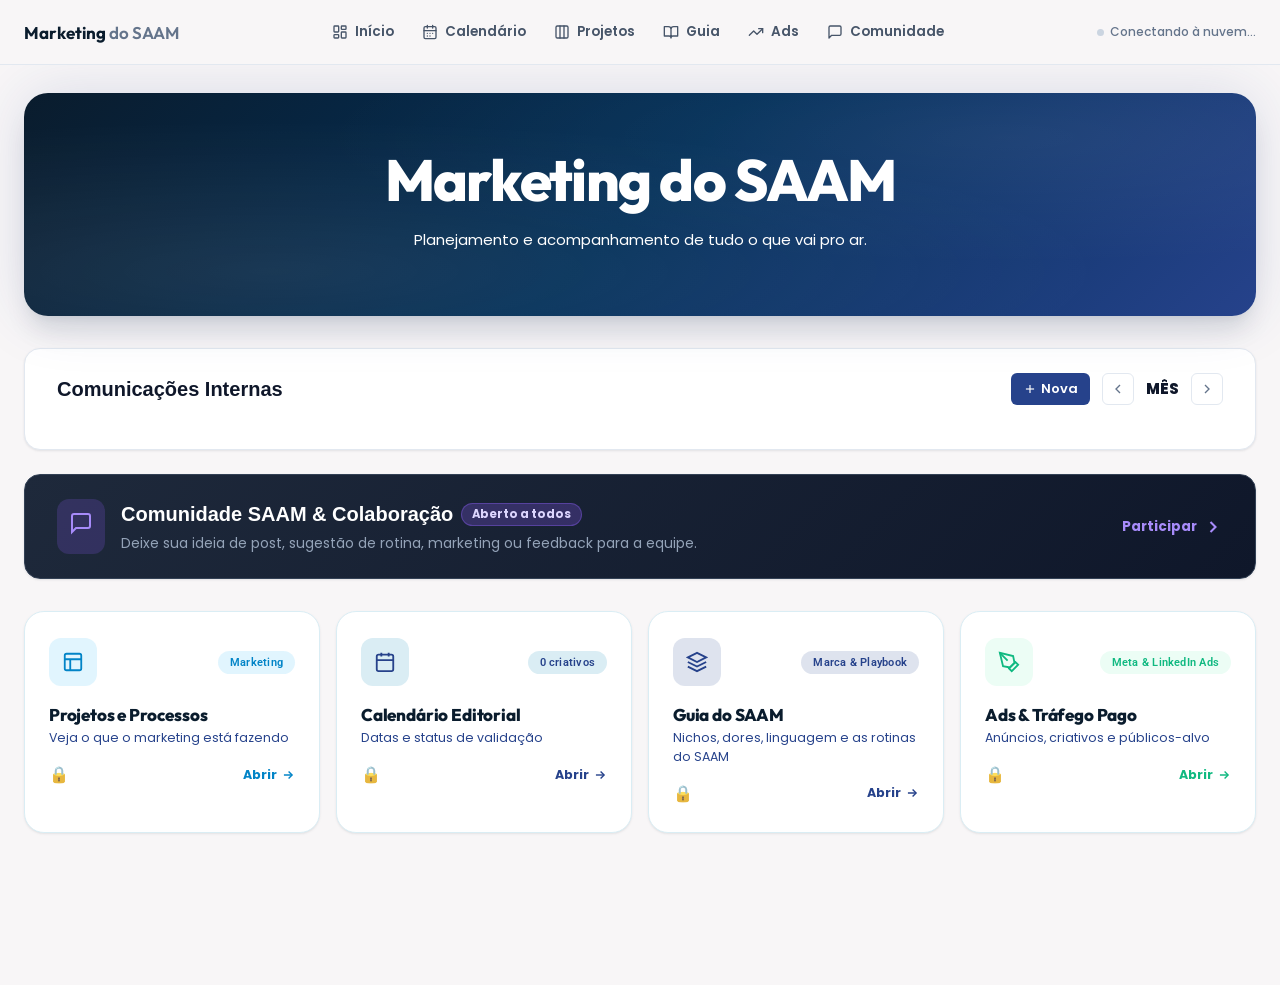
==== commit a0010f55: "feat: briefing field, routines inside the guide, remove ideas bank - Post form: replace Autor, Comen" ====
--- a/index.html
+++ b/index.html
@@ -7,7 +7,7 @@
   <link rel="preconnect" href="https://fonts.googleapis.com">
   <link rel="preconnect" href="https://fonts.gstatic.com" crossorigin>
   <link href="https://fonts.googleapis.com/css2?family=Outfit:wght@600;700;800&family=Roboto:wght@400;500;700&family=Poppins:wght@300;400;500;600;700&family=Inter:wght@400;500;600&display=swap" rel="stylesheet">
-  <link rel="stylesheet" href="style.css?v=8">
+  <link rel="stylesheet" href="style.css?v=9">
 </head>
 <body>
 <!-- Menu superior: fica sempre visível e cada item vira uma entrada no histórico do navegador -->
@@ -27,14 +27,6 @@
         <svg width="16" height="16" viewBox="0 0 24 24" fill="none" stroke="currentColor" stroke-width="2" stroke-linecap="round" stroke-linejoin="round"><rect x="3" y="3" width="18" height="18" rx="2"/><path d="M9 3v18M15 3v18"/></svg>
         Projetos
       </button>
-      <button type="button" class="topbar-link" data-nav="rotinas">
-        <svg width="16" height="16" viewBox="0 0 24 24" fill="none" stroke="currentColor" stroke-width="2" stroke-linecap="round" stroke-linejoin="round"><path d="M3 17l2 2 4-4M3 7l2 2 4-4M13 6h8M13 12h8M13 18h8"/></svg>
-        Rotinas
-      </button>
-      <button type="button" class="topbar-link" data-nav="ideias">
-        <svg width="16" height="16" viewBox="0 0 24 24" fill="none" stroke="currentColor" stroke-width="2" stroke-linecap="round" stroke-linejoin="round"><path d="M9 18h6M10 22h4M12 2a7 7 0 0 0-4 12.7c.6.5 1 1.3 1 2.1V17h6v-.2c0-.8.4-1.6 1-2.1A7 7 0 0 0 12 2z"/></svg>
-        Ideias
-      </button>
       <button type="button" class="topbar-link" data-nav="guia">
         <svg width="16" height="16" viewBox="0 0 24 24" fill="none" stroke="currentColor" stroke-width="2" stroke-linecap="round" stroke-linejoin="round"><path d="M2 4h6a4 4 0 0 1 4 4v13a3 3 0 0 0-3-3H2zM22 4h-6a4 4 0 0 0-4 4v13a3 3 0 0 1 3-3h7z"/></svg>
         Guia
@@ -136,38 +128,6 @@
           <span style="display: flex; align-items: center; gap: 4px;">Abrir <svg width="14" height="14" viewBox="0 0 24 24" fill="none" stroke="currentColor" stroke-width="2.4"><line x1="5" y1="12" x2="19" y2="12"/><polyline points="13 6 19 12 13 18"/></svg>
         </span>
       </button>
-      <button type="button" class="tab-btn tab-btn-orange" id="btn-tab-rotinas">
-        <div class="tab-card-top">
-          <span class="tab-icon">
-            <svg width="22" height="22" viewBox="0 0 24 24" fill="none" stroke="currentColor" stroke-width="2"><path d="M4 19.5A2.5 2.5 0 0 1 6.5 17H20"/><path d="M6.5 2H20v20H6.5A2.5 2.5 0 0 1 4 19.5v-15A2.5 2.5 0 0 1 6.5 2z"/></svg>
-          </span>
-          <span class="tab-stat">Catálogo Técnico</span>
-        </div>
-        <span class="tab-text">
-          <p class="tab-title">Rotinas</p>
-          <p class="tab-sub">Todas as rotinas do SAAM em lista de alto contraste</p>
-        </span>
-        <span class="tab-arrow" style="display: flex; justify-content: space-between; align-items: center; width: 100%;">
-          <span style="font-size: 16px; opacity: 0.8;" title="Acesso restrito">🔒</span>
-          <span style="display: flex; align-items: center; gap: 4px;">Abrir <svg width="14" height="14" viewBox="0 0 24 24" fill="none" stroke="currentColor" stroke-width="2.4"><line x1="5" y1="12" x2="19" y2="12"/><polyline points="13 6 19 12 13 18"/></svg>
-        </span>
-      </button>
-      <button type="button" class="tab-btn tab-btn-alt" id="btn-tab-ideias">
-        <div class="tab-card-top">
-          <span class="tab-icon">
-            <svg width="22" height="22" viewBox="0 0 24 24" fill="none" stroke="currentColor" stroke-width="2"><path d="M9 18h6M10 21h4M12 3a6 6 0 0 0-4 10.5c.6.5 1 1.3 1 2.1V16h6v-.4c0-.8.4-1.6 1-2.1A6 6 0 0 0 12 3z"/></svg>
-          </span>
-          <span class="tab-stat" id="menu-stat-ideias">Tópicos e Ângulos</span>
-        </div>
-        <span class="tab-text">
-          <p class="tab-title">Banco de Ideias</p>
-          <p class="tab-sub">Pautas, subtópicos e argumentos</p>
-        </span>
-        <span class="tab-arrow" style="display: flex; justify-content: space-between; align-items: center; width: 100%;">
-          <span style="font-size: 16px; opacity: 0.8;" title="Acesso restrito">🔒</span>
-          <span style="display: flex; align-items: center; gap: 4px;">Abrir <svg width="14" height="14" viewBox="0 0 24 24" fill="none" stroke="currentColor" stroke-width="2.4"><line x1="5" y1="12" x2="19" y2="12"/><polyline points="13 6 19 12 13 18"/></svg></span>
-        </span>
-      </button>
       <button type="button" class="tab-btn" id="btn-tab-excelencia">
         <div class="tab-card-top">
           <span class="tab-icon" style="background: rgba(38, 66, 139,0.15); color: #26428B;">
@@ -177,7 +137,7 @@
         </div>
         <span class="tab-text">
           <p class="tab-title">Guia do SAAM</p>
-          <p class="tab-sub">Marca, Capítulos, Concorrência, Identidade e Templates</p>
+          <p class="tab-sub">Nichos, dores, linguagem e as rotinas do SAAM</p>
         </span>
         <span class="tab-arrow" style="display: flex; justify-content: space-between; align-items: center; width: 100%; color: #26428B;">
           <span style="font-size: 16px; opacity: 0.8;" title="Acesso restrito">🔒</span>
@@ -379,14 +339,6 @@
       <div id="post-list" class="post-list">
         <!-- Renderizado via JS -->
       </div>
-    </div>
-
-    <!-- Navegação extra (Ver Ideias) -->
-    <div class="bottom-nav">
-      <button class="btn-ghost" id="btn-goto-ideias">
-        <svg width="16" height="16" viewBox="0 0 24 24" fill="none" stroke="currentColor" stroke-width="2"><path d="M9 18h6M10 21h4M12 3a6 6 0 0 0-4 10.5c.6.5 1 1.3 1 2.1V16h6v-.4c0-.8.4-1.6 1-2.1A6 6 0 0 0 12 3z"/></svg>
-        Ver Banco de Ideias (IA)
-      </button>
     </div>
   </div>
 
@@ -556,44 +508,6 @@
 
     </div>
   </div>
-<div id="page-rotinas" class="hidden">
-    <button type="button" class="back-btn" data-target="home">
-      <svg width="15" height="15" viewBox="0 0 24 24" fill="none" stroke="currentColor" stroke-width="2.2"><line x1="19" y1="12" x2="5" y2="12"/><polyline points="12 19 5 12 12 5"/></svg>
-      Página inicial
-    </button>
-    
-    <div class="page-header">
-      <div class="page-icon page-icon-orange">
-        <svg width="22" height="22" viewBox="0 0 24 24" fill="none" stroke="currentColor" stroke-width="2"><path d="M4 19.5A2.5 2.5 0 0 1 6.5 17H20"/><path d="M6.5 2H20v20H6.5A2.5 2.5 0 0 1 4 19.5v-15A2.5 2.5 0 0 1 6.5 2z"/></svg>
-      </div>
-      <div>
-        <h2>Base de Rotinas (Produto)</h2>
-        <p>Entenda o que cada funcionalidade faz e conecte-as às suas campanhas de conteúdo.</p>
-      </div>
-    </div>
-
-    <!-- Filtros removidos conforme solicitação -->
-    
-    <style>
-        .guia-brand-quote {
-          background: rgba(38, 66, 139, 0.1);
-          border-left: 4px solid #26428B;
-          padding: 16px 20px;
-          border-radius: 0 12px 12px 0;
-          font-size: 14.5px;
-          font-weight: 600;
-          color: #5B21B6;
-          margin-top: 16px;
-        }
-      </style>
-
-    <div class="ai-container">
-      <div id="routines-list" style="display: flex; flex-direction: column; gap: 20px; width: 100%;">
-        <!-- Renderizado via JS -->
-      </div>
-    </div>
-  </div>
-
   <!-- Página Playbook Editorial Mestre (Capítulos 1 a 10) -->
     <!-- Página Guia do SAAM (Nichos, Dores, Estratégia & Linguagem) -->
   <div id="page-excelencia" class="hidden">
@@ -607,11 +521,18 @@
         <svg width="24" height="24" viewBox="0 0 24 24" fill="none" stroke="currentColor" stroke-width="2"><path d="M12 2L2 7l10 5 10-5-10-5zM2 17l10 5 10-5M2 12l10 5 10-5"/></svg>
       </div>
       <div>
-        <h2 style="font-size: 26px; font-weight: 800; color: #0F172A; margin: 0 0 4px 0;">Guia do SAAM: Nichos, Dores & Linguagem</h2>
-        <p style="color: #64748B; font-size: 14px; margin: 0;">Central de consulta estratégica: consulte as dores de cada nicho, o que fazer em campanhas e qual tom de voz usar.</p>
-      </div>
-    </div>
-
+        <h2 style="font-size: 26px; font-weight: 800; color: #0F172A; margin: 0 0 4px 0;">Guia do SAAM</h2>
+        <p style="color: #64748B; font-size: 14px; margin: 0;">Consulte nichos, dores, tom de voz e as rotinas do sistema antes de criar conteúdo.</p>
+      </div>
+    </div>
+
+    <!-- Abas do Guia: Nichos & Dores / Rotinas do SAAM -->
+    <div class="guia-tabs" role="tablist" aria-label="Seções do Guia">
+      <button type="button" class="btn-guia-tab active" id="btn-guia-nichos" onclick="switchGuiaSection('nichos')">Nichos & Dores</button>
+      <button type="button" class="btn-guia-tab" id="btn-guia-rotinas" onclick="switchGuiaSection('rotinas')">Rotinas do SAAM</button>
+    </div>
+
+    <div class="guia-sub-section" id="guia-sub-nichos">
     <!-- Barra de Busca e Filtros Rápidos -->
     <div style="background: #FFFFFF; border: 1px solid #E2E8F0; padding: 18px 20px; border-radius: 14px; margin-bottom: 24px; box-shadow: 0 2px 8px rgba(0,0,0,0.03);">
       <div style="display: flex; gap: 12px; align-items: center; flex-wrap: wrap; margin-bottom: 14px;">
@@ -964,6 +885,19 @@
         </div>
       </div>
 
+    </div>
+    </div>
+
+    <!-- Rotinas do SAAM: catálogo por módulo (clique no módulo para abrir) -->
+    <div class="guia-sub-section" id="guia-sub-rotinas" style="display: none;">
+      <div class="routines-toolbar">
+        <div class="search-wrap">
+          <svg width="16" height="16" viewBox="0 0 24 24" fill="none" stroke="currentColor" stroke-width="2"><circle cx="11" cy="11" r="7"/><line x1="21" y1="21" x2="16.6" y2="16.6"/></svg>
+          <input type="text" id="search-routines" placeholder="Buscar rotina, código, dor ou argumento de venda…">
+        </div>
+        <span class="routines-summary" id="routines-summary"></span>
+      </div>
+      <div id="routines-list" style="display: flex; flex-direction: column; gap: 20px; width: 100%;"></div>
     </div>
   </div>
 
@@ -1668,25 +1602,10 @@
         </div>
       </div>
 
-      <!-- Ações de Aprovação / Ajuste -->
-      <div class="field" id="field-approval-actions" style="display: flex; gap: 10px; margin-bottom: 12px;">
-        <button type="button" id="btn-quick-approve" style="flex: 1; padding: 12px 16px; border-radius: 8px; border: none; background: #10B981; color: white; font-weight: 700; font-size: 13.5px; cursor: pointer; display: flex; align-items: center; justify-content: center; gap: 8px; box-shadow: 0 2px 6px rgba(16,185,129,0.25);">
-          <svg width="18" height="18" viewBox="0 0 24 24" fill="none" stroke="currentColor" stroke-width="2.5"><polyline points="20 6 9 17 4 12"></polyline></svg> Aprovar
-        </button>
-        <button type="button" id="btn-quick-reject" style="flex: 1; padding: 12px 16px; border-radius: 8px; border: 1.5px solid #FCA5A5; background: #FEF2F2; color: #DC2626; font-weight: 700; font-size: 13.5px; cursor: pointer; display: flex; align-items: center; justify-content: center; gap: 8px;">
-          <svg width="18" height="18" viewBox="0 0 24 24" fill="none" stroke="currentColor" stroke-width="2.5"><line x1="18" y1="6" x2="6" y2="18"></line><line x1="6" y1="6" x2="18" y2="18"></line></svg> Solicitar Ajuste
-        </button>
-      </div>
-
-      <!-- Campo de Comentários / Feedbacks / Ajustes (Seguido imediatamente dos botões de aprovação) -->
-      <div class="field" id="field-comments" style="margin-bottom: 16px;">
-        <label>Comentários / Feedbacks / Ajustes da Equipe</label>
-        <textarea id="post-comments" placeholder="Deixe um comentário, feedback ou motivo do ajuste..." style="min-height: 75px; border-color: #CBD5E1; background: #FFFFFF; font-size: 13px;"></textarea>
-      </div>
-
-      <div class="field" id="field-author">
-        <label>Autor / Responsável</label>
-        <input type="text" id="post-author" required placeholder="Ex: João Carlos">
+      <!-- Briefing da peça (substitui autor, comentários e os botões de aprovação) -->
+      <div class="field" id="field-briefing">
+        <label>Briefing</label>
+        <textarea id="post-briefing" placeholder="Objetivo, público, mensagem principal, referências e o que precisa aparecer na peça..." style="min-height: 140px;"></textarea>
       </div>
 
       <div class="modal-actions" style="display: flex; justify-content: space-between; align-items: center;">
@@ -2916,7 +2835,7 @@
 </div>
 
 
-<script src="app.js?v=97"></script>
+<script src="app.js?v=99"></script>
 <script src="projects.js?v=15"></script>
 <div id="toast-container" class="toast-container"></div>
 </body>
--- a/style.css
+++ b/style.css
@@ -230,7 +230,7 @@
 /* ============ Home Dashboard Cards ============ */
 .tabs {
   display: grid;
-  grid-template-columns: repeat(3, 1fr);
+  grid-template-columns: repeat(4, 1fr);
   gap: 16px;
   margin-bottom: 32px;
   animation: fadeInUp 0.6s ease-out 0.15s both;
@@ -446,6 +446,48 @@
 @media (max-width: 860px) {
   .format-filter { order: 3; width: 100%; }
 }
+
+/* Abas do Guia do SAAM (Nichos & Dores / Rotinas do SAAM) */
+.guia-tabs {
+  display: inline-flex;
+  gap: 4px;
+  padding: 4px;
+  margin-bottom: 20px;
+  border-radius: 12px;
+  background: #FFFFFF;
+  border: 1px solid #E2E8F0;
+  max-width: 100%;
+  overflow-x: auto;
+}
+.btn-guia-tab {
+  padding: 9px 18px;
+  border: none;
+  border-radius: 9px;
+  background: transparent;
+  color: #475569;
+  font-size: 14px;
+  font-weight: 600;
+  white-space: nowrap;
+  cursor: pointer;
+  transition: background 0.15s ease, color 0.15s ease;
+}
+.btn-guia-tab:hover { background: var(--bg); color: var(--ink); }
+.btn-guia-tab.active { background: var(--ink); color: #FFFFFF; }
+.routines-toolbar {
+  display: flex;
+  align-items: center;
+  justify-content: space-between;
+  gap: 16px;
+  flex-wrap: wrap;
+  margin-bottom: 20px;
+  padding: 14px 18px;
+  border-radius: var(--radius-lg);
+  background: var(--panel);
+  border: 1px solid var(--hairline);
+  box-shadow: var(--shadow-sm);
+}
+.routines-toolbar .search-wrap { max-width: 520px; }
+.routines-summary { font-size: 13px; font-weight: 600; color: #64748B; }
 .search-wrap { position: relative; flex: 1 1 300px; min-width: 200px; max-width: 420px; }
 .search-wrap svg { position: absolute; left: 14px; top: 50%; transform: translateY(-50%); pointer-events: none; color: var(--ink-faint); }
 .search-wrap input {
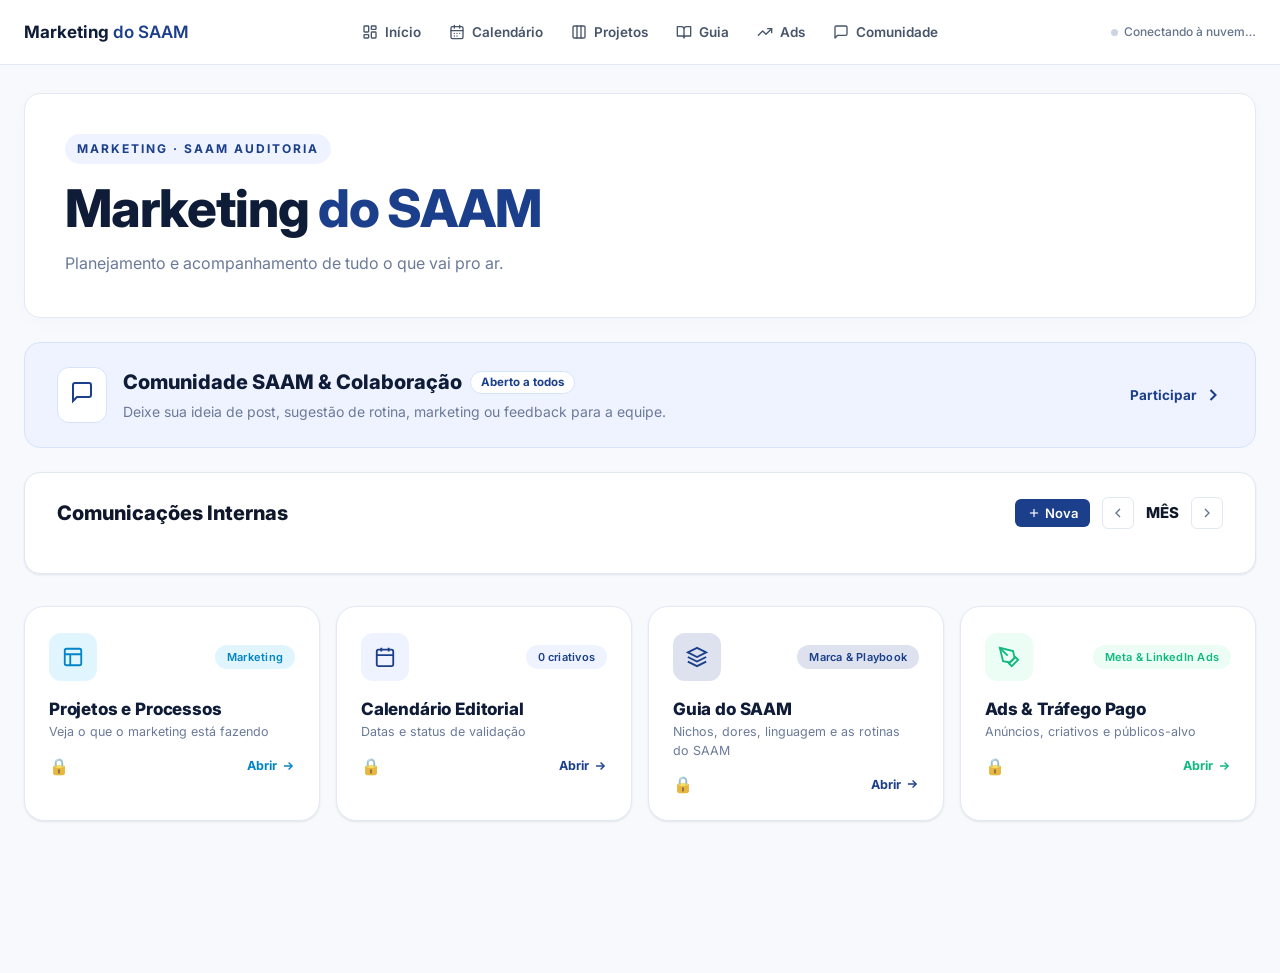
==== commit 1076294c: "style: apply SAAM Auditoria colors and move community banner up - Design tokens switched to the SAAM" ====
--- a/index.html
+++ b/index.html
@@ -6,14 +6,15 @@
   <title>Gestor de Marketing</title>
   <link rel="preconnect" href="https://fonts.googleapis.com">
   <link rel="preconnect" href="https://fonts.gstatic.com" crossorigin>
-  <link href="https://fonts.googleapis.com/css2?family=Outfit:wght@600;700;800&family=Roboto:wght@400;500;700&family=Poppins:wght@300;400;500;600;700&family=Inter:wght@400;500;600&display=swap" rel="stylesheet">
-  <link rel="stylesheet" href="style.css?v=9">
+  <link href="https://fonts.googleapis.com/css2?family=Inter:wght@300;400;500;600;700;800;900&display=swap" rel="stylesheet">  <link rel="stylesheet" href="style.css?v=10">
 </head>
 <body>
 <!-- Menu superior: fica sempre visível e cada item vira uma entrada no histórico do navegador -->
 <header class="topbar">
   <div class="topbar-inner">
-    <button type="button" class="topbar-brand" data-nav="home">Marketing <span>do SAAM</span></button>
+    <button type="button" class="topbar-brand" data-nav="home">
+      <span class="topbar-name">Marketing <span>do SAAM</span></span>
+    </button>
     <nav class="topbar-nav" aria-label="Seções">
       <button type="button" class="topbar-link" data-nav="home">
         <svg width="16" height="16" viewBox="0 0 24 24" fill="none" stroke="currentColor" stroke-width="2" stroke-linecap="round" stroke-linejoin="round"><rect x="3" y="3" width="7" height="9" rx="1"/><rect x="14" y="3" width="7" height="5" rx="1"/><rect x="14" y="12" width="7" height="9" rx="1"/><rect x="3" y="16" width="7" height="5" rx="1"/></svg>
@@ -48,12 +49,35 @@
   <!-- Dashboard Inicial -->
   <div id="page-home">
     <div class="hero" id="home-hero">
-      <h1 class="hero-title">Marketing <span class="accent">do SAAM</span></h1>
-      <p class="hero-sub">Planejamento e acompanhamento de tudo o que vai pro ar.</p>
+      <div class="hero-text">
+        <span class="hero-eyebrow">Marketing · SAAM Auditoria</span>
+        <h1 class="hero-title">Marketing <span class="accent">do SAAM</span></h1>
+        <p class="hero-sub">Planejamento e acompanhamento de tudo o que vai pro ar.</p>
+      </div>
+    </div>
+
+    <!-- Card Comunidade SAAM (Banner Destaque) -->
+    <div id="btn-tab-colaboracao" style="background: #eef3ff; border: 1px solid #d6e4fb; border-radius: 16px; padding: 24px 32px; margin-bottom: 24px; width: 100%; box-sizing: border-box; cursor: pointer; display: flex; justify-content: space-between; align-items: center; gap: 16px; transition: transform 0.2s, box-shadow 0.2s, border-color 0.2s;" onmouseover="this.style.transform='translateY(-2px)'; this.style.boxShadow='var(--shadow-md)'; this.style.borderColor='#1b3f8b'" onmouseout="this.style.transform='none'; this.style.boxShadow='none'; this.style.borderColor='#d6e4fb'">
+      <div style="display: flex; align-items: center; gap: 16px;">
+        <div style="background: #FFFFFF; padding: 12px; border-radius: 12px; color: #1b3f8b; border: 1px solid #d6e4fb;">
+          <svg width="24" height="24" viewBox="0 0 24 24" fill="none" stroke="currentColor" stroke-width="2"><path d="M21 15a2 2 0 0 1-2 2H7l-4 4V5a2 2 0 0 1 2-2h14a2 2 0 0 1 2 2z"/></svg>
+        </div>
+        <div>
+          <div style="display: flex; align-items: center; gap: 8px; margin-bottom: 4px; flex-wrap: wrap;">
+            <h2 style="margin: 0; font-size: 20px; font-weight: 800; color: #0f1c38;">Comunidade SAAM & Colaboração</h2>
+            <span style="background: #FFFFFF; color: #1b3f8b; font-size: 11.5px; font-weight: 700; padding: 2px 10px; border-radius: 12px; border: 1px solid #d6e4fb;">Aberto a todos</span>
+          </div>
+          <p style="margin: 0; color: #6b7a99; font-size: 14px;">Deixe sua ideia de post, sugestão de rotina, marketing ou feedback para a equipe.</p>
+        </div>
+      </div>
+      <div style="color: #1b3f8b; display: flex; align-items: center; gap: 6px; font-weight: 700; font-size: 13.5px; white-space: nowrap;">
+        <span>Participar</span>
+        <svg width="20" height="20" viewBox="0 0 24 24" fill="none" stroke="currentColor" stroke-width="2.5"><polyline points="9 18 15 12 9 6"></polyline></svg>
+      </div>
     </div>
 
     <!-- Card claro: Comunicações internas -->
-    <div style="background: #FFFFFF; border: 1px solid #E2E8F0; border-radius: 16px; padding: 24px 32px; margin-bottom: 24px; box-shadow: var(--shadow-sm); width: 100%; box-sizing: border-box;">
+    <div style="background: #FFFFFF; border: 1px solid #E2E8F0; border-radius: 16px; padding: 24px 32px; margin-bottom: 32px; box-shadow: var(--shadow-sm); width: 100%; box-sizing: border-box;">
       <div style="display: flex; justify-content: space-between; align-items: center; margin-bottom: 20px;">
         <h2 style="margin: 0; font-size: 20px; font-weight: 800; color: #0F172A; font-family: 'Manrope', sans-serif;">Comunicações Internas</h2>
         <div style="display: flex; align-items: center; gap: 12px;">
@@ -72,26 +96,6 @@
       </div>
       <div id="comms-list" style="display: flex; flex-direction: column; gap: 12px;">
         <!-- Lista de terças e quintas será injetada aqui -->
-      </div>
-    </div>
-
-    <!-- Card Comunidade SAAM (Banner Destaque) -->
-    <div id="btn-tab-colaboracao" style="background: linear-gradient(135deg, #1E293B 0%, #0F172A 100%); border: 1px solid #334155; border-radius: 16px; padding: 24px 32px; margin-bottom: 32px; box-shadow: var(--shadow-sm); width: 100%; box-sizing: border-box; cursor: pointer; display: flex; justify-content: space-between; align-items: center; transition: transform 0.2s, box-shadow 0.2s;" onmouseover="this.style.transform='translateY(-2px)'; this.style.boxShadow='var(--shadow-md)'" onmouseout="this.style.transform='none'; this.style.boxShadow='var(--shadow-sm)'">
-      <div style="display: flex; align-items: center; gap: 16px;">
-        <div style="background: rgba(139, 92, 246, 0.2); padding: 12px; border-radius: 12px; color: #A78BFA;">
-          <svg width="24" height="24" viewBox="0 0 24 24" fill="none" stroke="currentColor" stroke-width="2"><path d="M21 15a2 2 0 0 1-2 2H7l-4 4V5a2 2 0 0 1 2-2h14a2 2 0 0 1 2 2z"/></svg>
-        </div>
-        <div>
-          <div style="display: flex; align-items: center; gap: 8px; margin-bottom: 4px;">
-            <h2 style="margin: 0; font-size: 20px; font-weight: 800; color: #FFFFFF; font-family: 'Manrope', sans-serif;">Comunidade SAAM & Colaboração</h2>
-            <span style="background: rgba(139, 92, 246, 0.25); color: #DDD6FE; font-size: 11.5px; font-weight: 700; padding: 2px 10px; border-radius: 12px; border: 1px solid rgba(139, 92, 246, 0.4);">Aberto a todos</span>
-          </div>
-          <p style="margin: 0; color: #94A3B8; font-size: 14px;">Deixe sua ideia de post, sugestão de rotina, marketing ou feedback para a equipe.</p>
-        </div>
-      </div>
-      <div style="color: #A78BFA; display: flex; align-items: center; gap: 6px; font-weight: 700; font-size: 13.5px;">
-        <span>Participar</span>
-        <svg width="20" height="20" viewBox="0 0 24 24" fill="none" stroke="currentColor" stroke-width="2.5"><polyline points="9 18 15 12 9 6"></polyline></svg>
       </div>
     </div>
 
@@ -130,16 +134,16 @@
       </button>
       <button type="button" class="tab-btn" id="btn-tab-excelencia">
         <div class="tab-card-top">
-          <span class="tab-icon" style="background: rgba(38, 66, 139,0.15); color: #26428B;">
+          <span class="tab-icon" style="background: rgba(27, 63, 139,0.15); color: #1b3f8b;">
             <svg width="22" height="22" viewBox="0 0 24 24" fill="none" stroke="currentColor" stroke-width="2"><path d="M12 2L2 7l10 5 10-5-10-5zM2 17l10 5 10-5M2 12l10 5 10-5"/></svg>
           </span>
-          <span class="tab-stat" style="background: rgba(38, 66, 139,0.15); color: #26428B;">Marca & Playbook</span>
+          <span class="tab-stat" style="background: rgba(27, 63, 139,0.15); color: #1b3f8b;">Marca & Playbook</span>
         </div>
         <span class="tab-text">
           <p class="tab-title">Guia do SAAM</p>
           <p class="tab-sub">Nichos, dores, linguagem e as rotinas do SAAM</p>
         </span>
-        <span class="tab-arrow" style="display: flex; justify-content: space-between; align-items: center; width: 100%; color: #26428B;">
+        <span class="tab-arrow" style="display: flex; justify-content: space-between; align-items: center; width: 100%; color: #1b3f8b;">
           <span style="font-size: 16px; opacity: 0.8;" title="Acesso restrito">🔒</span>
           <span style="display: flex; align-items: center; gap: 4px;">Abrir <svg width="14" height="14" viewBox="0 0 24 24" fill="none" stroke="currentColor" stroke-width="2.4"><line x1="5" y1="12" x2="19" y2="12"/><polyline points="13 6 19 12 13 18"/></svg></span>
         </span>
@@ -517,7 +521,7 @@
     </button>
     
     <div class="page-header" style="margin-bottom: 24px;">
-      <div class="page-icon" style="background: rgba(38, 66, 139, 0.12); color: #26428B;">
+      <div class="page-icon" style="background: rgba(27, 63, 139, 0.12); color: #1b3f8b;">
         <svg width="24" height="24" viewBox="0 0 24 24" fill="none" stroke="currentColor" stroke-width="2"><path d="M12 2L2 7l10 5 10-5-10-5zM2 17l10 5 10-5M2 12l10 5 10-5"/></svg>
       </div>
       <div>
@@ -545,7 +549,7 @@
 
       <!-- Filtros por Categoria de Nicho -->
       <div style="display: flex; gap: 8px; flex-wrap: wrap;" id="niche-filter-pills">
-        <button type="button" class="niche-filter-btn active" onclick="setNicheFilter('all', this)" style="padding: 7px 14px; border-radius: 20px; border: 1px solid #26428B; background: #26428B; color: #FFF; font-size: 12px; font-weight: 700; cursor: pointer; transition: all 0.15s;">Todos os Nichos</button>
+        <button type="button" class="niche-filter-btn active" onclick="setNicheFilter('all', this)" style="padding: 7px 14px; border-radius: 20px; border: 1px solid #1b3f8b; background: #1b3f8b; color: #FFF; font-size: 12px; font-weight: 700; cursor: pointer; transition: all 0.15s;">Todos os Nichos</button>
         <button type="button" class="niche-filter-btn" onclick="setNicheFilter('atacadista', this)" style="padding: 7px 14px; border-radius: 20px; border: 1px solid #CBD5E1; background: #FFF; color: #475569; font-size: 12px; font-weight: 700; cursor: pointer; transition: all 0.15s;">🏢 Atacadistas & Distribuidores</button>
         <button type="button" class="niche-filter-btn" onclick="setNicheFilter('concessionaria', this)" style="padding: 7px 14px; border-radius: 20px; border: 1px solid #CBD5E1; background: #FFF; color: #475569; font-size: 12px; font-weight: 700; cursor: pointer; transition: all 0.15s;">🚗 Concessionárias & Veículos</button>
         <button type="button" class="niche-filter-btn" onclick="setNicheFilter('industria', this)" style="padding: 7px 14px; border-radius: 20px; border: 1px solid #CBD5E1; background: #FFF; color: #475569; font-size: 12px; font-weight: 700; cursor: pointer; transition: all 0.15s;">🏭 Indústrias & Fabricantes</button>
@@ -559,10 +563,10 @@
     <div id="niches-grid" style="display: flex; flex-direction: column; gap: 20px;">
 
       <!-- CARD 1: ATACADISTAS & DISTRIBUIDORES -->
-      <div class="niche-card" data-category="atacadista" style="background: #FFFFFF; border: 1px solid #E2E8F0; border-left: 6px solid #26428B; border-radius: 14px; padding: 24px; box-shadow: 0 2px 10px rgba(0,0,0,0.03);">
+      <div class="niche-card" data-category="atacadista" style="background: #FFFFFF; border: 1px solid #E2E8F0; border-left: 6px solid #1b3f8b; border-radius: 14px; padding: 24px; box-shadow: 0 2px 10px rgba(0,0,0,0.03);">
         <div style="display: flex; justify-content: space-between; align-items: flex-start; gap: 16px; margin-bottom: 18px; flex-wrap: wrap;">
           <div>
-            <span style="font-size: 11px; font-weight: 800; color: #26428B; background: rgba(38,66,139,0.1); padding: 4px 10px; border-radius: 6px; text-transform: uppercase; letter-spacing: 0.5px;">Nicho de Alto Volume</span>
+            <span style="font-size: 11px; font-weight: 800; color: #1b3f8b; background: rgba(27,63,139,0.1); padding: 4px 10px; border-radius: 6px; text-transform: uppercase; letter-spacing: 0.5px;">Nicho de Alto Volume</span>
             <h3 style="font-size: 20px; font-weight: 800; color: #0F172A; margin: 8px 0 0 0; display: flex; align-items: center; gap: 8px;">
               🏢 Atacadistas & Distribuidores
             </h3>
@@ -1059,7 +1063,7 @@
         }
         .pill-green { background: #ECFDF5; color: #059669; border: 1px solid #A7F3D0; }
         .pill-blue { background: #EFF6FF; color: #2563EB; border: 1px solid #BFDBFE; }
-        .pill-purple { background: #F5F3FF; color: #26428B; border: 1px solid #DDD6FE; }
+        .pill-purple { background: #F5F3FF; color: #1b3f8b; border: 1px solid #DDD6FE; }
         .pill-orange { background: #FFF7ED; color: #EA580C; border: 1px solid #FFEDD5; }
       </style>
 
@@ -1068,24 +1072,24 @@
         
         <!-- Row 1: KPI Dashboard -->
         <div style="display: grid; grid-template-columns: repeat(auto-fit, minmax(200px, 1fr)); gap: 16px;">
-          <div style="background: #FFFFFF; border: 1px solid #E2E8F0; border-radius: 12px; padding: 18px; box-shadow: var(--shadow-sm); border-left: 5px solid #26428B;">
+          <div style="background: #FFFFFF; border: 1px solid #E2E8F0; border-radius: 12px; padding: 18px; box-shadow: var(--shadow-sm); border-left: 5px solid #1b3f8b;">
             <span style="font-size: 11px; font-weight: 800; color: #64748B; text-transform: uppercase; font-family: 'Roboto', sans-serif;">CTR Médio (Meta/LinkedIn)</span>
-            <h4 style="margin: 6px 0 0 0; font-size: 26px; color: #0A1C2D; font-weight: 800; font-family: 'Outfit', sans-serif;">2.40%</h4>
+            <h4 style="margin: 6px 0 0 0; font-size: 26px; color: #0f1c38; font-weight: 800; font-family: 'Outfit', sans-serif;">2.40%</h4>
             <span style="font-size: 11px; color: #10B981; font-weight: 700;">▲ 0.4% acima da meta</span>
           </div>
           <div style="background: #FFFFFF; border: 1px solid #E2E8F0; border-radius: 12px; padding: 18px; box-shadow: var(--shadow-sm); border-left: 5px solid #059669;">
             <span style="font-size: 11px; font-weight: 800; color: #64748B; text-transform: uppercase; font-family: 'Roboto', sans-serif;">Custo por Lead (CPL)</span>
-            <h4 style="margin: 6px 0 0 0; font-size: 26px; color: #0A1C2D; font-weight: 800; font-family: 'Outfit', sans-serif;">R$ 18.50</h4>
+            <h4 style="margin: 6px 0 0 0; font-size: 26px; color: #0f1c38; font-weight: 800; font-family: 'Outfit', sans-serif;">R$ 18.50</h4>
             <span style="font-size: 11px; color: #059669; font-weight: 700;">▼ Redução de 12% este mês</span>
           </div>
           <div style="background: #FFFFFF; border: 1px solid #E2E8F0; border-radius: 12px; padding: 18px; box-shadow: var(--shadow-sm); border-left: 5px solid #EA580C;">
             <span style="font-size: 11px; font-weight: 800; color: #64748B; text-transform: uppercase; font-family: 'Roboto', sans-serif;">Custo por Clique (CPC)</span>
-            <h4 style="margin: 6px 0 0 0; font-size: 26px; color: #0A1C2D; font-weight: 800; font-family: 'Outfit', sans-serif;">R$ 4.20</h4>
+            <h4 style="margin: 6px 0 0 0; font-size: 26px; color: #0f1c38; font-weight: 800; font-family: 'Outfit', sans-serif;">R$ 4.20</h4>
             <span style="font-size: 11px; color: #64748B; font-weight: 600;">LinkedIn Ads corporativo</span>
           </div>
           <div style="background: #FFFFFF; border: 1px solid #E2E8F0; border-radius: 12px; padding: 18px; box-shadow: var(--shadow-sm); border-left: 5px solid #3F77C1;">
             <span style="font-size: 11px; font-weight: 800; color: #64748B; text-transform: uppercase; font-family: 'Roboto', sans-serif;">ROAS Estimado</span>
-            <h4 style="margin: 6px 0 0 0; font-size: 26px; color: #0A1C2D; font-weight: 800; font-family: 'Outfit', sans-serif;">3.8x</h4>
+            <h4 style="margin: 6px 0 0 0; font-size: 26px; color: #0f1c38; font-weight: 800; font-family: 'Outfit', sans-serif;">3.8x</h4>
             <span style="font-size: 11px; color: #10B981; font-weight: 700;">▲ Retorno comercial alto</span>
           </div>
         </div>
@@ -1094,21 +1098,21 @@
         <div style="display: grid; grid-template-columns: 1fr 1fr; gap: 24px;">
           
           <div style="background: #FFFFFF; border: 1px solid #E2E8F0; border-radius: 16px; padding: 24px; box-shadow: var(--shadow-sm);">
-            <h3 style="margin: 0 0 16px 0; font-size: 16px; color: #0A1C2D; font-weight: 800; font-family: 'Outfit', sans-serif; border-bottom: 1px solid #F1F5F9; padding-bottom: 10px;">👥 Distribuição de Canais e Orçamento</h3>
+            <h3 style="margin: 0 0 16px 0; font-size: 16px; color: #0f1c38; font-weight: 800; font-family: 'Outfit', sans-serif; border-bottom: 1px solid #F1F5F9; padding-bottom: 10px;">👥 Distribuição de Canais e Orçamento</h3>
             <div style="display: flex; flex-direction: column; gap: 14px;">
               <div>
-                <div style="display: flex; justify-content: space-between; font-size: 13px; font-weight: 700; color: #0A1C2D; margin-bottom: 4px; font-family: 'Roboto', sans-serif;">
+                <div style="display: flex; justify-content: space-between; font-size: 13px; font-weight: 700; color: #0f1c38; margin-bottom: 4px; font-family: 'Roboto', sans-serif;">
                   <span>Google Search (Fundo de Funil / Busca Intencional)</span>
                   <span>70%</span>
                 </div>
                 <div style="height: 6px; background: #E2E8F0; border-radius: 3px; overflow: hidden;">
-                  <div style="height: 100%; background: #26428B; width: 70%;"></div>
+                  <div style="height: 100%; background: #1b3f8b; width: 70%;"></div>
                 </div>
                 <span style="font-size: 11.5px; color: #64748B; display: block; margin-top: 4px; line-height: 1.4;">Foco: Capturar empresas e profissionais que já buscam ativamente por: Auditoria preventiva de SPED, Plataforma fiscal, Software de auditoria tributária, Correção e validação de arquivos SPED, Automação de processos fiscais, Sistema fiscal integrado ao ERP.</span>
               </div>
               
               <div>
-                <div style="display: flex; justify-content: space-between; font-size: 13px; font-weight: 700; color: #0A1C2D; margin-bottom: 4px; font-family: 'Roboto', sans-serif;">
+                <div style="display: flex; justify-content: space-between; font-size: 13px; font-weight: 700; color: #0f1c38; margin-bottom: 4px; font-family: 'Roboto', sans-serif;">
                   <span>Meta Ads (Atração, Educação e Remarketing)</span>
                   <span>20%</span>
                 </div>
@@ -1119,7 +1123,7 @@
               </div>
               
               <div>
-                <div style="display: flex; justify-content: space-between; font-size: 13px; font-weight: 700; color: #0A1C2D; margin-bottom: 4px; font-family: 'Roboto', sans-serif;">
+                <div style="display: flex; justify-content: space-between; font-size: 13px; font-weight: 700; color: #0f1c38; margin-bottom: 4px; font-family: 'Roboto', sans-serif;">
                   <span>LinkedIn Ads (Decisão B2B Enterprise)</span>
                   <span>10%</span>
                 </div>
@@ -1132,10 +1136,10 @@
           </div>
 
           <div style="background: #FFFFFF; border: 1px solid #E2E8F0; border-radius: 16px; padding: 24px; box-shadow: var(--shadow-sm);">
-            <h3 style="margin: 0 0 16px 0; font-size: 16px; color: #0A1C2D; font-weight: 800; font-family: 'Outfit', sans-serif; border-bottom: 1px solid #F1F5F9; padding-bottom: 10px;">🎯 Públicos Personalizados Recomendados</h3>
+            <h3 style="margin: 0 0 16px 0; font-size: 16px; color: #0f1c38; font-weight: 800; font-family: 'Outfit', sans-serif; border-bottom: 1px solid #F1F5F9; padding-bottom: 10px;">🎯 Públicos Personalizados Recomendados</h3>
             <div style="display: flex; flex-direction: column; gap: 12px;">
               <div style="background: #F8FAFC; border: 1px solid #E2E8F0; padding: 12px; border-radius: 8px;">
-                <strong style="font-size: 13px; color: #26428B; display: block; font-family: 'Roboto', sans-serif;">1. Palavras-Chave de Alta Intenção (Google Search)</strong>
+                <strong style="font-size: 13px; color: #1b3f8b; display: block; font-family: 'Roboto', sans-serif;">1. Palavras-Chave de Alta Intenção (Google Search)</strong>
                 <span style="font-size: 12px; color: #475569; display: block; margin-top: 4px; line-height: 1.4;">Auditoria preventiva de SPED, Plataforma fiscal, Software de auditoria tributária, Correção e validação de arquivos SPED.</span>
               </div>
               <div style="background: #F8FAFC; border: 1px solid #E2E8F0; padding: 12px; border-radius: 8px;">
@@ -1153,26 +1157,26 @@
 
         <!-- Row 3: Banco de Criativos / Anúncios -->
         <div style="background: #FFFFFF; border: 1px solid #E2E8F0; border-radius: 16px; padding: 28px; box-shadow: var(--shadow-sm); margin-bottom: 12px;">
-          <h3 style="margin: 0 0 6px 0; font-size: 18px; color: #0A1C2D; font-weight: 800; font-family: 'Outfit', sans-serif;">📣 Idéias e Criativos para Anúncios (Funil de Vendas)</h3>
+          <h3 style="margin: 0 0 6px 0; font-size: 18px; color: #0f1c38; font-weight: 800; font-family: 'Outfit', sans-serif;">📣 Idéias e Criativos para Anúncios (Funil de Vendas)</h3>
           <p style="margin: 0 0 20px 0; font-size: 13px; color: #64748B; font-family: 'Poppins', sans-serif;">Estes criativos visam preencher o topo e meio do funil de tráfego, educando e capturando leads qualificados:</p>
           
           <div style="display: flex; flex-direction: column; gap: 14px;">
             
             <!-- Criativo 1 -->
             <details style="background: #F8FAFC; border: 1px solid #E2E8F0; border-radius: 10px;" class="campaign-accordion">
-              <summary style="padding: 16px 20px; cursor: pointer; display: flex; justify-content: space-between; align-items: center; list-style: none; font-family: 'Outfit', sans-serif; font-weight: 800; color: #0A1C2D;">
+              <summary style="padding: 16px 20px; cursor: pointer; display: flex; justify-content: space-between; align-items: center; list-style: none; font-family: 'Outfit', sans-serif; font-weight: 800; color: #0f1c38;">
                 <div style="display: flex; align-items: center; gap: 8px;">
-                  <span style="background: rgba(38,66,139,0.1); color: #26428B; padding: 2px 8px; border-radius: 4px; font-size: 10px; font-weight: 800;">TOPO</span>
+                  <span style="background: rgba(27,63,139,0.1); color: #1b3f8b; padding: 2px 8px; border-radius: 4px; font-size: 10px; font-weight: 800;">TOPO</span>
                   <span>1. Vídeo: A Dor do Fechamento Fiscal Manual (Foco Produtividade)</span>
                 </div>
                 <svg class="chevron" width="18" height="18" viewBox="0 0 24 24" fill="none" stroke="currentColor" stroke-width="2.5"><polyline points="6 9 12 15 18 9"/></svg>
               </summary>
               <div style="padding: 20px; border-top: 1px solid #E2E8F0; font-family: 'Poppins', sans-serif;">
-                <strong style="font-size: 12px; color: #26428B; text-transform: uppercase;">Visual & Roteiro Recomendado:</strong>
+                <strong style="font-size: 12px; color: #1b3f8b; text-transform: uppercase;">Visual & Roteiro Recomendado:</strong>
                 <p style="margin: 4px 0 12px 0; font-size: 13px; color: #475569; line-height: 1.5;">O vídeo inicia mostrando uma planilha de Excel travada ou um analista desesperado digitando dados. Em seguida, a transição exibe a tela do SAAM auditando e cruzando 10.000 notas em segundos com cliques simples.</p>
                 
-                <strong style="font-size: 12px; color: #26428B; text-transform: uppercase;">Copy do Anúncio (Legenda):</strong>
-                <div style="background: #FFFFFF; padding: 12px; border-radius: 6px; border-left: 3px solid #26428B; margin-top: 4px; font-size: 13px; color: #033059; font-style: italic; line-height: 1.5;">
+                <strong style="font-size: 12px; color: #1b3f8b; text-transform: uppercase;">Copy do Anúncio (Legenda):</strong>
+                <div style="background: #FFFFFF; padding: 12px; border-radius: 6px; border-left: 3px solid #1b3f8b; margin-top: 4px; font-size: 13px; color: #1b3f8b; font-style: italic; line-height: 1.5;">
                   "Sua equipe perde dias fazendo conferência fiscal de XML e SPED na mão? O erro manual custa caro. Com o SAAM, você faz o cruzamento preventivo de obrigações em segundos e garante conformidade sem estresse. Diga adeus às planilhas lentas. Teste agora gratuitamente!"
                 </div>
                 <strong style="display: block; margin-top: 12px; font-size: 12px; color: #64748B;">CTA Recomendado: Saiba Mais / Teste Grátis</strong>
@@ -1181,7 +1185,7 @@
 
             <!-- Criativo 2 -->
             <details style="background: #F8FAFC; border: 1px solid #E2E8F0; border-radius: 10px;" class="campaign-accordion">
-              <summary style="padding: 16px 20px; cursor: pointer; display: flex; justify-content: space-between; align-items: center; list-style: none; font-family: 'Outfit', sans-serif; font-weight: 800; color: #0A1C2D;">
+              <summary style="padding: 16px 20px; cursor: pointer; display: flex; justify-content: space-between; align-items: center; list-style: none; font-family: 'Outfit', sans-serif; font-weight: 800; color: #0f1c38;">
                 <div style="display: flex; align-items: center; gap: 8px;">
                   <span style="background: rgba(234,88,12,0.1); color: #EA580C; padding: 2px 8px; border-radius: 4px; font-size: 10px; font-weight: 800;">MEIO</span>
                   <span>2. Carrossel: Como a Reforma Tributária afeta o seu ERP? (Foco Técnico)</span>
@@ -1202,7 +1206,7 @@
 
             <!-- Criativo 3 -->
             <details style="background: #F8FAFC; border: 1px solid #E2E8F0; border-radius: 10px;" class="campaign-accordion">
-              <summary style="padding: 16px 20px; cursor: pointer; display: flex; justify-content: space-between; align-items: center; list-style: none; font-family: 'Outfit', sans-serif; font-weight: 800; color: #0A1C2D;">
+              <summary style="padding: 16px 20px; cursor: pointer; display: flex; justify-content: space-between; align-items: center; list-style: none; font-family: 'Outfit', sans-serif; font-weight: 800; color: #0f1c38;">
                 <div style="display: flex; align-items: center; gap: 8px;">
                   <span style="background: rgba(5,150,105,0.1); color: #059669; padding: 2px 8px; border-radius: 4px; font-size: 10px; font-weight: 800;">FUNDO</span>
                   <span>3. Banner: Estudo de Caso de ROI - 85% de tempo economizado (Social Proof)</span>
@@ -1226,7 +1230,7 @@
 
         <!-- BENCHMARKING & COMPETITOR ANALYSIS SECTION -->
         <div style="background: #FFFFFF; border: 1px solid #E2E8F0; border-radius: 16px; padding: 28px; box-shadow: var(--shadow-sm); margin-top: 24px;">
-          <h3 style="margin: 0 0 6px 0; font-size: 18px; color: #0A1C2D; font-weight: 800; font-family: 'Outfit', sans-serif;">🕵️ Benchmarking & Análise de Concorrência</h3>
+          <h3 style="margin: 0 0 6px 0; font-size: 18px; color: #0f1c38; font-weight: 800; font-family: 'Outfit', sans-serif;">🕵️ Benchmarking & Análise de Concorrência</h3>
           <p style="margin: 0 0 24px 0; font-size: 13.5px; color: #64748B; font-family: 'Poppins', sans-serif;">Mapeamento dos principais concorrentes do mercado e seus posicionamentos públicos. Utilize as áreas de anexo para colar prints de anúncios e feeds de cada concorrente para inspirar novos criativos.</p>
           
           <div style="display: grid; grid-template-columns: repeat(auto-fit, minmax(320px, 1fr)); gap: 20px;">
@@ -1236,14 +1240,14 @@
               <div>
                 <div style="display: flex; justify-content: space-between; align-items: flex-start; border-bottom: 1px solid #F1F5F9; padding-bottom: 12px; margin-bottom: 12px;">
                   <div>
-                    <h4 style="margin: 0; font-size: 16px; color: #0A1C2D; font-weight: 800; font-family: 'Outfit', sans-serif;">1. e-Auditoria</h4>
+                    <h4 style="margin: 0; font-size: 16px; color: #0f1c38; font-weight: 800; font-family: 'Outfit', sans-serif;">1. e-Auditoria</h4>
                     <span style="font-size: 11px; color: #64748B; font-family: 'Poppins', sans-serif;">Escritórios e Consultorias Contábeis</span>
                   </div>
                   <span class="pill-badge" style="background: #FFEBEB; color: #EF4444; border: 1px solid #FCA5A5; font-size: 10px; font-weight: 800;">Muito Alto</span>
                 </div>
                 <div style="font-size: 12.5px; font-family: 'Poppins', sans-serif; color: #475569; display: flex; flex-direction: column; gap: 10px;">
                   <div>
-                    <strong style="color: #0A1C2D; font-family: 'Outfit', sans-serif; display: block; margin-bottom: 2px;">📍 Posicionamento Central</strong>
+                    <strong style="color: #0f1c38; font-family: 'Outfit', sans-serif; display: block; margin-bottom: 2px;">📍 Posicionamento Central</strong>
                     <span style="font-style: italic; color: #64748B;">"Transformar o contador em um profissional mais estratégico, capaz de identificar riscos e oportunidades."</span>
                   </div>
                   <div>
@@ -1268,14 +1272,14 @@
               <div>
                 <div style="display: flex; justify-content: space-between; align-items: flex-start; border-bottom: 1px solid #F1F5F9; padding-bottom: 12px; margin-bottom: 12px;">
                   <div>
-                    <h4 style="margin: 0; font-size: 16px; color: #0A1C2D; font-weight: 800; font-family: 'Outfit', sans-serif;">2. IOB Auditor</h4>
+                    <h4 style="margin: 0; font-size: 16px; color: #0f1c38; font-weight: 800; font-family: 'Outfit', sans-serif;">2. IOB Auditor</h4>
                     <span style="font-size: 11px; color: #64748B; font-family: 'Poppins', sans-serif;">Escritórios e Departamentos Fiscais</span>
                   </div>
                   <span class="pill-badge" style="background: #FFF7ED; color: #EA580C; border: 1px solid #FDBA74; font-size: 10px; font-weight: 800;">Alto</span>
                 </div>
                 <div style="font-size: 12.5px; font-family: 'Poppins', sans-serif; color: #475569; display: flex; flex-direction: column; gap: 10px;">
                   <div>
-                    <strong style="color: #0A1C2D; font-family: 'Outfit', sans-serif; display: block; margin-bottom: 2px;">📍 Posicionamento Central</strong>
+                    <strong style="color: #0f1c38; font-family: 'Outfit', sans-serif; display: block; margin-bottom: 2px;">📍 Posicionamento Central</strong>
                     <span style="font-style: italic; color: #64748B;">"Auditoria total com mais de 5.000 regras para segurança fiscal e proteção jurídica."</span>
                   </div>
                   <div>
@@ -1300,14 +1304,14 @@
               <div>
                 <div style="display: flex; justify-content: space-between; align-items: flex-start; border-bottom: 1px solid #F1F5F9; padding-bottom: 12px; margin-bottom: 12px;">
                   <div>
-                    <h4 style="margin: 0; font-size: 16px; color: #0A1C2D; font-weight: 800; font-family: 'Outfit', sans-serif;">3. Synchro</h4>
+                    <h4 style="margin: 0; font-size: 16px; color: #0f1c38; font-weight: 800; font-family: 'Outfit', sans-serif;">3. Synchro</h4>
                     <span style="font-size: 11px; color: #64748B; font-family: 'Poppins', sans-serif;">Grandes Corporações (Enterprise)</span>
                   </div>
                   <span class="pill-badge" style="background: #EFF6FF; color: #2563EB; border: 1px solid #93C5FD; font-size: 10px; font-weight: 800;">Enterprise</span>
                 </div>
                 <div style="font-size: 12.5px; font-family: 'Poppins', sans-serif; color: #475569; display: flex; flex-direction: column; gap: 10px;">
                   <div>
-                    <strong style="color: #0A1C2D; font-family: 'Outfit', sans-serif; display: block; margin-bottom: 2px;">📍 Posicionamento Central</strong>
+                    <strong style="color: #0f1c38; font-family: 'Outfit', sans-serif; display: block; margin-bottom: 2px;">📍 Posicionamento Central</strong>
                     <span style="font-style: italic; color: #64748B;">"Compliance tributário robusto de ponta a ponta e integração profunda com ERPs."</span>
                   </div>
                   <div>
@@ -1332,14 +1336,14 @@
               <div>
                 <div style="display: flex; justify-content: space-between; align-items: flex-start; border-bottom: 1px solid #F1F5F9; padding-bottom: 12px; margin-bottom: 12px;">
                   <div>
-                    <h4 style="margin: 0; font-size: 16px; color: #0A1C2D; font-weight: 800; font-family: 'Outfit', sans-serif;">4. Sovos Taxverify</h4>
+                    <h4 style="margin: 0; font-size: 16px; color: #0f1c38; font-weight: 800; font-family: 'Outfit', sans-serif;">4. Sovos Taxverify</h4>
                     <span style="font-size: 11px; color: #64748B; font-family: 'Poppins', sans-serif;">CFOs, Diretores e TI (Enterprise)</span>
                   </div>
                   <span class="pill-badge" style="background: #EFF6FF; color: #2563EB; border: 1px solid #93C5FD; font-size: 10px; font-weight: 800;">Enterprise</span>
                 </div>
                 <div style="font-size: 12.5px; font-family: 'Poppins', sans-serif; color: #475569; display: flex; flex-direction: column; gap: 10px;">
                   <div>
-                    <strong style="color: #0A1C2D; font-family: 'Outfit', sans-serif; display: block; margin-bottom: 2px;">📍 Posicionamento Central</strong>
+                    <strong style="color: #0f1c38; font-family: 'Outfit', sans-serif; display: block; margin-bottom: 2px;">📍 Posicionamento Central</strong>
                     <span style="font-style: italic; color: #64748B;">"Auditoria digital baseada em nuvem, controle de riscos e notas de exposição fiscal (A a F)."</span>
                   </div>
                   <div>
@@ -1364,14 +1368,14 @@
               <div>
                 <div style="display: flex; justify-content: space-between; align-items: flex-start; border-bottom: 1px solid #F1F5F9; padding-bottom: 12px; margin-bottom: 12px;">
                   <div>
-                    <h4 style="margin: 0; font-size: 16px; color: #0A1C2D; font-weight: 800; font-family: 'Outfit', sans-serif;">5. ONESOURCE</h4>
+                    <h4 style="margin: 0; font-size: 16px; color: #0f1c38; font-weight: 800; font-family: 'Outfit', sans-serif;">5. ONESOURCE</h4>
                     <span style="font-size: 11px; color: #64748B; font-family: 'Poppins', sans-serif;">Grandes Corporações Globais</span>
                   </div>
                   <span class="pill-badge" style="background: #EFF6FF; color: #2563EB; border: 1px solid #93C5FD; font-size: 10px; font-weight: 800;">Enterprise</span>
                 </div>
                 <div style="font-size: 12.5px; font-family: 'Poppins', sans-serif; color: #475569; display: flex; flex-direction: column; gap: 10px;">
                   <div>
-                    <strong style="color: #0A1C2D; font-family: 'Outfit', sans-serif; display: block; margin-bottom: 2px;">📍 Posicionamento Central</strong>
+                    <strong style="color: #0f1c38; font-family: 'Outfit', sans-serif; display: block; margin-bottom: 2px;">📍 Posicionamento Central</strong>
                     <span style="font-style: italic; color: #64748B;">"Ecossistema global de compliance fiscal, segurança jurídica corporativa e auditoria analítica."</span>
                   </div>
                   <div>
@@ -1396,14 +1400,14 @@
               <div>
                 <div style="display: flex; justify-content: space-between; align-items: flex-start; border-bottom: 1px solid #F1F5F9; padding-bottom: 12px; margin-bottom: 12px;">
                   <div>
-                    <h4 style="margin: 0; font-size: 16px; color: #0A1C2D; font-weight: 800; font-family: 'Outfit', sans-serif;">6. Sittax</h4>
+                    <h4 style="margin: 0; font-size: 16px; color: #0f1c38; font-weight: 800; font-family: 'Outfit', sans-serif;">6. Sittax</h4>
                     <span style="font-size: 11px; color: #64748B; font-family: 'Poppins', sans-serif;">Escritórios Contábeis / PMEs</span>
                   </div>
                   <span class="pill-badge" style="background: #F3F4F6; color: #4B5563; border: 1px solid #D1D5DB; font-size: 10px; font-weight: 800;">Médio/Alto</span>
                 </div>
                 <div style="font-size: 12.5px; font-family: 'Poppins', sans-serif; color: #475569; display: flex; flex-direction: column; gap: 10px;">
                   <div>
-                    <strong style="color: #0A1C2D; font-family: 'Outfit', sans-serif; display: block; margin-bottom: 2px;">📍 Posicionamento Central</strong>
+                    <strong style="color: #0f1c38; font-family: 'Outfit', sans-serif; display: block; margin-bottom: 2px;">📍 Posicionamento Central</strong>
                     <span style="font-style: italic; color: #64748B;">"Plataforma modular para Simples Nacional, redução de apuração manual e aumento de lucros."</span>
                   </div>
                   <div>
@@ -1799,17 +1803,17 @@
       <!-- Hiding monthly playbooks on Campaigns page to centralize them exclusively in Ideas Bank -->
       <div style="display: none;">
         <!-- CARD GUIA: GUIA DE POSICIONAMENTO E MARCA SAAM -->
-        <details open style="background: var(--bg); border: 1px solid var(--hairline); border-radius: 16px; border-left: 6px solid #26428B; margin-bottom: 24px; overflow: hidden; box-shadow: var(--shadow-md);" class="campaign-accordion">
+        <details open style="background: var(--bg); border: 1px solid var(--hairline); border-radius: 16px; border-left: 6px solid #1b3f8b; margin-bottom: 24px; overflow: hidden; box-shadow: var(--shadow-md);" class="campaign-accordion">
         <summary style="padding: 24px 28px; cursor: pointer; display: flex; justify-content: space-between; align-items: center; list-style: none; outline: none; background: #FFFFFF;">
           <div>
             <div style="display: flex; align-items: center; gap: 10px; margin-bottom: 6px;">
-              <span class="pill-badge" style="background: rgba(38, 66, 139,0.2); color: #DAEDF4; border: 1px solid #26428B; margin-bottom: 8px;">📘 CARD GUIA MESTRE</span>
+              <span class="pill-badge" style="background: rgba(27, 63, 139,0.2); color: #DAEDF4; border: 1px solid #1b3f8b; margin-bottom: 8px;">📘 CARD GUIA MESTRE</span>
               <span style="font-size: 12px; font-weight: 700; color: var(--ink-soft);">GUIA DE POSICIONAMENTO & MARCA SAAM</span>
             </div>
             <h3 style="color: #0F172A; margin: 0; font-size: 24px; font-weight: 800; font-family: 'Manrope', sans-serif;">A ESSÊNCIA DA SAAM & BIBLIOTECA MESTRE FISCAL</h3>
           </div>
           <div style="display: flex; align-items: center; gap: 14px;">
-            <span style="background: #26428B; color: #FFF; padding: 6px 14px; border-radius: 20px; font-size: 12px; font-weight: 800; letter-spacing: 0.5px;">GUIA PERMANENTE DE MARCA</span>
+            <span style="background: #1b3f8b; color: #FFF; padding: 6px 14px; border-radius: 20px; font-size: 12px; font-weight: 800; letter-spacing: 0.5px;">GUIA PERMANENTE DE MARCA</span>
             <svg class="chevron" width="22" height="22" viewBox="0 0 24 24" fill="none" stroke="currentColor" stroke-width="2.5"><polyline points="6 9 12 15 18 9"/></svg>
           </div>
         </summary>
@@ -1834,7 +1838,7 @@
           <div style="background: #FFFFFF; border: 1px solid var(--hairline); padding: 24px; border-radius: 16px; margin-bottom: 28px; box-shadow: var(--shadow-sm);">
             <div style="display: flex; align-items: center; justify-content: space-between; margin-bottom: 16px;">
               <h4 style="margin: 0; font-size: 18px; font-weight: 800; color: #0F172A;">📖 CAPÍTULO 1 — A Essência da SAAM (11 Pilares de Posicionamento)</h4>
-              <span class="pill-badge" style="background: rgba(38, 66, 139,0.2); color: #DAEDF4; border: 1px solid #26428B; margin-bottom: 8px;">Identidade Inabalável</span>
+              <span class="pill-badge" style="background: rgba(27, 63, 139,0.2); color: #DAEDF4; border: 1px solid #1b3f8b; margin-bottom: 8px;">Identidade Inabalável</span>
             </div>
             
             <div class="playbook-grid-2">
@@ -1915,7 +1919,7 @@
           <div style="background: #FFFFFF; border: 1px solid var(--hairline); padding: 24px; border-radius: 16px; margin-bottom: 10px; box-shadow: var(--shadow-sm);">
             <div style="display: flex; align-items: center; justify-content: space-between; margin-bottom: 16px;">
               <h4 style="margin: 0; font-size: 18px; font-weight: 800; color: #0F172A;">📚 A Biblioteca Mestre do Universo Fiscal (10 Áreas de Conhecimento)</h4>
-              <span class="pill-badge" style="background: rgba(38, 66, 139,0.2); color: #DAEDF4; border: 1px solid #26428B; margin-bottom: 8px;">Combustível Permanente de Conteúdo</span>
+              <span class="pill-badge" style="background: rgba(27, 63, 139,0.2); color: #DAEDF4; border: 1px solid #1b3f8b; margin-bottom: 8px;">Combustível Permanente de Conteúdo</span>
             </div>
             
             <div class="playbook-grid-2">
@@ -1926,7 +1930,7 @@
               </div>
 
               <div style="background: #F8FAFC; border: 1px solid #E2E8F0; padding: 14px; border-radius: 10px;">
-                <strong style="color: #26428B; font-size: 13.5px; display: block; margin-bottom: 4px;">2. SPED (Escrituração Digital)</strong>
+                <strong style="color: #1b3f8b; font-size: 13.5px; display: block; margin-bottom: 4px;">2. SPED (Escrituração Digital)</strong>
                 <span style="font-size: 12px; color: #64748B; line-height: 1.4; display: block;">EFD ICMS/IPI, EFD Contribuições, ECD, ECF, PVA, Cruzamentos e Erros Semânticos Recorrentes.</span>
               </div>
 
@@ -1961,7 +1965,7 @@
               </div>
 
               <div style="background: #F8FAFC; border: 1px solid #E2E8F0; padding: 14px; border-radius: 10px;">
-                <strong style="color: #26428B; font-size: 13.5px; display: block; margin-bottom: 4px;">9. Eficiência & Produtividade</strong>
+                <strong style="color: #1b3f8b; font-size: 13.5px; display: block; margin-bottom: 4px;">9. Eficiência & Produtividade</strong>
                 <span style="font-size: 12px; color: #64748B; line-height: 1.4; display: block;">Eliminação de retrabalho, gestão de tempo da equipe, padronização de checklists e fluxos.</span>
               </div>
 
@@ -1981,7 +1985,7 @@
         <summary style="padding: 24px 28px; cursor: pointer; display: flex; justify-content: space-between; align-items: center; list-style: none; outline: none; background: #FFFFFF;">
           <div>
             <div style="display: flex; align-items: center; gap: 10px; margin-bottom: 6px;">
-              <span class="pill-badge" style="background: rgba(38, 66, 139,0.2); color: #DAEDF4; border: 1px solid #26428B; margin-bottom: 8px;">🟢 Campanha do Mês (Ativa)</span>
+              <span class="pill-badge" style="background: rgba(27, 63, 139,0.2); color: #DAEDF4; border: 1px solid #1b3f8b; margin-bottom: 8px;">🟢 Campanha do Mês (Ativa)</span>
               <span style="font-size: 12px; font-weight: 700; color: var(--ink-soft);">GUIA EDITORIAL DE MARCA SAAM</span>
             </div>
             <h3 style="color: #0F172A; margin: 0; font-size: 24px; font-weight: 800; font-family: 'Manrope', sans-serif;">AGOSTO 2026: O FUTURO DO FISCAL JÁ COMEÇOU</h3>
@@ -2037,14 +2041,14 @@
           <div style="margin-bottom: 28px;">
             <div style="display: flex; align-items: center; justify-content: space-between; margin-bottom: 14px;">
               <h4 style="margin: 0; font-size: 16px; font-weight: 800; color: #0F172A;">🎯 Os 3 Públicos (Cada conteúdo nasce com um destino claro)</h4>
-              <span class="pill-badge" style="background: rgba(38, 66, 139,0.2); color: #DAEDF4; border: 1px solid #26428B; margin-bottom: 8px;">Segmentação Estratégica</span>
+              <span class="pill-badge" style="background: rgba(27, 63, 139,0.2); color: #DAEDF4; border: 1px solid #1b3f8b; margin-bottom: 8px;">Segmentação Estratégica</span>
             </div>
             <div class="playbook-grid-3">
               
               <div class="guia-brand-card">
                 <div style="display: flex; align-items: center; justify-content: space-between; margin-bottom: 8px;">
                   <strong style="color: #1E40AF; font-size: 14px;">① LEAD FRIO</strong>
-                  <span class="pill-badge" style="background: rgba(38, 66, 139,0.2); color: #DAEDF4; border: 1px solid #26428B; margin-bottom: 8px;">Topo de Funil</span>
+                  <span class="pill-badge" style="background: rgba(27, 63, 139,0.2); color: #DAEDF4; border: 1px solid #1b3f8b; margin-bottom: 8px;">Topo de Funil</span>
                 </div>
                 <p style="font-size: 12px; color: var(--ink-soft); margin: 0 0 10px 0;">Nunca ouviu falar da SAAM. Não compra software, compra <strong>conhecimento</strong>.</p>
                 <div style="background: #F1F5F9; padding: 10px; border-radius: 8px; font-size: 12px; margin-bottom: 8px;">
@@ -2058,7 +2062,7 @@
               <div class="guia-brand-card">
                 <div style="display: flex; align-items: center; justify-content: space-between; margin-bottom: 8px;">
                   <strong style="color: #5B21B6; font-size: 14px;">② LEAD QUENTE</strong>
-                  <span class="pill-badge" style="background: rgba(38, 66, 139,0.2); color: #DAEDF4; border: 1px solid #26428B; margin-bottom: 8px;">Meio de Funil</span>
+                  <span class="pill-badge" style="background: rgba(27, 63, 139,0.2); color: #DAEDF4; border: 1px solid #1b3f8b; margin-bottom: 8px;">Meio de Funil</span>
                 </div>
                 <p style="font-size: 12px; color: var(--ink-soft); margin: 0 0 10px 0;">Já acompanha a SAAM e pesquisa soluções. Busca <strong>profundidade</strong>.</p>
                 <div style="background: #F5F3FF; padding: 10px; border-radius: 8px; font-size: 12px; margin-bottom: 8px;">
@@ -2066,13 +2070,13 @@
                 </div>
                 <strong style="font-size: 11.5px; color: #334155; display: block; margin-bottom: 4px;">Séries Indicadas:</strong>
                 <span style="font-size: 11.5px; color: #64748B;">Análises, ERP x Auditoria, APIs, Checklists da Reforma, Guias de SPED/XML.</span>
-                <div style="margin-top: 10px; font-size: 11.5px; font-weight: 700; color: #26428B;">Saída esperada: "Eles dominam a técnica!"</div>
+                <div style="margin-top: 10px; font-size: 11.5px; font-weight: 700; color: #1b3f8b;">Saída esperada: "Eles dominam a técnica!"</div>
               </div>
 
               <div class="guia-brand-card">
                 <div style="display: flex; align-items: center; justify-content: space-between; margin-bottom: 8px;">
                   <strong style="color: #065F46; font-size: 14px;">③ CLIENTE BASE</strong>
-                  <span class="pill-badge" style="background: rgba(38, 66, 139,0.2); color: #DAEDF4; border: 1px solid #26428B; margin-bottom: 8px;">Retenção & Orgulho</span>
+                  <span class="pill-badge" style="background: rgba(27, 63, 139,0.2); color: #DAEDF4; border: 1px solid #1b3f8b; margin-bottom: 8px;">Retenção & Orgulho</span>
                 </div>
                 <p style="font-size: 12px; color: var(--ink-soft); margin: 0 0 10px 0;">O público mais negligenciado. Não quer propaganda, quer <strong>evoluir</strong>.</p>
                 <div style="background: #ECFDF5; padding: 10px; border-radius: 8px; font-size: 12px; margin-bottom: 8px;">
@@ -2090,7 +2094,7 @@
           <div style="background: #FFFFFF; border: 1px solid var(--hairline); padding: 24px; border-radius: 16px; margin-bottom: 28px; box-shadow: var(--shadow-sm);">
             <div style="display: flex; align-items: center; justify-content: space-between; margin-bottom: 12px;">
               <h4 style="margin: 0; font-size: 16px; font-weight: 800; color: #0F172A;">🌟 A Propriedade Intelectual Exclusiva: ÍNDICE DE MATURIDADE FISCAL SAAM</h4>
-              <span class="pill-badge" style="background: rgba(38, 66, 139,0.2); color: #DAEDF4; border: 1px solid #26428B; margin-bottom: 8px;">Framework Próprio da Marca</span>
+              <span class="pill-badge" style="background: rgba(27, 63, 139,0.2); color: #DAEDF4; border: 1px solid #1b3f8b; margin-bottom: 8px;">Framework Próprio da Marca</span>
             </div>
             <p style="font-size: 13px; color: var(--ink-soft); margin: 0 0 16px 0;">
               Todo conteúdo de agosto provocará o público com a pergunta: <strong>"Em qual nível de maturidade fiscal sua empresa está hoje?"</strong>
@@ -2169,7 +2173,7 @@
                 <span>Segunda-feira: Notícias e novidades comentadas com visão crítica.</span>
               </div>
               <div style="background: #FFF; border: 1px solid var(--hairline); padding: 12px; border-radius: 8px; font-size: 12px;">
-                <strong style="color: #26428B; display: block; margin-bottom: 2px;">🧩 Fiscal ou Ficção?</strong>
+                <strong style="color: #1b3f8b; display: block; margin-bottom: 2px;">🧩 Fiscal ou Ficção?</strong>
                 <span>Quarta/Sexta: Quebrando os mitos clássicos do mercado fiscal.</span>
               </div>
               <div style="background: #FFF; border: 1px solid var(--hairline); padding: 12px; border-radius: 8px; font-size: 12px;">
@@ -2602,17 +2606,17 @@
         </div>
       </details>
 
-        <details style="background: var(--bg); border: 1px solid var(--hairline); border-radius: 16px; border-left: 6px solid #26428B; margin-bottom: 24px; overflow: hidden; box-shadow: var(--shadow-sm);" class="campaign-accordion" open>
+        <details style="background: var(--bg); border: 1px solid var(--hairline); border-radius: 16px; border-left: 6px solid #1b3f8b; margin-bottom: 24px; overflow: hidden; box-shadow: var(--shadow-sm);" class="campaign-accordion" open>
         <summary style="padding: 24px 28px; cursor: pointer; display: flex; justify-content: space-between; align-items: center; list-style: none; outline: none; background: #FFFFFF;">
           <div>
             <div style="display: flex; align-items: center; gap: 10px; margin-bottom: 6px;">
-              <span class="pill-badge" style="background: rgba(38,66,139,0.12); color: #26428B; border: 1px solid #26428B; margin-bottom: 8px;">🔵 Temporada 4</span>
+              <span class="pill-badge" style="background: rgba(27,63,139,0.12); color: #1b3f8b; border: 1px solid #1b3f8b; margin-bottom: 8px;">🔵 Temporada 4</span>
               <span style="font-size: 12px; font-weight: 700; color: var(--ink-soft);">GUIA EDITORIAL DE MARCA SAAM</span>
             </div>
             <h3 style="color: #0F172A; margin: 0; font-size: 24px; font-weight: 800; font-family: 'Outfit', 'Agrandir', sans-serif;">NOVEMBRO 2026: O FISCAL QUE ANTECIPA O FUTURO</h3>
           </div>
           <div style="display: flex; align-items: center; gap: 14px;">
-            <span style="background: #26428B; color: #FFF; padding: 6px 14px; border-radius: 20px; font-size: 12px; font-weight: 800; letter-spacing: 0.5px;">PREVENÇÃO & GOVERNANÇA</span>
+            <span style="background: #1b3f8b; color: #FFF; padding: 6px 14px; border-radius: 20px; font-size: 12px; font-weight: 800; letter-spacing: 0.5px;">PREVENÇÃO & GOVERNANÇA</span>
             <svg class="chevron" width="22" height="22" viewBox="0 0 24 24" fill="none" stroke="currentColor" stroke-width="2.5"><polyline points="6 9 12 15 18 9"/></svg>
           </div>
         </summary>
@@ -2703,17 +2707,17 @@
           </div>
         </details>
 
-        <details style="background: var(--bg); border: 1px solid var(--hairline); border-radius: 16px; border-left: 6px solid #033059; margin-bottom: 24px; overflow: hidden; box-shadow: var(--shadow-sm);" class="campaign-accordion" open>
+        <details style="background: var(--bg); border: 1px solid var(--hairline); border-radius: 16px; border-left: 6px solid #1b3f8b; margin-bottom: 24px; overflow: hidden; box-shadow: var(--shadow-sm);" class="campaign-accordion" open>
         <summary style="padding: 24px 28px; cursor: pointer; display: flex; justify-content: space-between; align-items: center; list-style: none; outline: none; background: #FFFFFF;">
           <div>
             <div style="display: flex; align-items: center; gap: 10px; margin-bottom: 6px;">
-              <span class="pill-badge" style="background: rgba(3,48,89,0.12); color: #033059; border: 1px solid #033059; margin-bottom: 8px;">🔘 Temporada 5</span>
+              <span class="pill-badge" style="background: rgba(3,48,89,0.12); color: #1b3f8b; border: 1px solid #1b3f8b; margin-bottom: 8px;">🔘 Temporada 5</span>
               <span style="font-size: 12px; font-weight: 700; color: var(--ink-soft);">GUIA EDITORIAL DE MARCA SAAM</span>
             </div>
             <h3 style="color: #0F172A; margin: 0; font-size: 24px; font-weight: 800; font-family: 'Outfit', 'Agrandir', sans-serif;">DEZEMBRO 2026: O ANO EM QUE O FISCAL DECIDE O FUTURO</h3>
           </div>
           <div style="display: flex; align-items: center; gap: 14px;">
-            <span style="background: #033059; color: #FFF; padding: 6px 14px; border-radius: 20px; font-size: 12px; font-weight: 800; letter-spacing: 0.5px;">RETROSPECTIVA & PLANO 2027</span>
+            <span style="background: #1b3f8b; color: #FFF; padding: 6px 14px; border-radius: 20px; font-size: 12px; font-weight: 800; letter-spacing: 0.5px;">RETROSPECTIVA & PLANO 2027</span>
             <svg class="chevron" width="22" height="22" viewBox="0 0 24 24" fill="none" stroke="currentColor" stroke-width="2.5"><polyline points="6 9 12 15 18 9"/></svg>
           </div>
         </summary>
@@ -2835,7 +2839,7 @@
 </div>
 
 
-<script src="app.js?v=99"></script>
+<script src="app.js?v=100"></script>
 <script src="projects.js?v=15"></script>
 <div id="toast-container" class="toast-container"></div>
 </body>
--- a/style.css
+++ b/style.css
@@ -11,27 +11,28 @@
   100% { background-position: 200% 0; }
 }
 @keyframes pulseGlow {
-  0%, 100% { box-shadow: 0 0 0 0 rgba(38, 66, 139,0.25); }
-  50% { box-shadow: 0 0 0 8px rgba(38, 66, 139,0); }
+  0%, 100% { box-shadow: 0 0 0 0 rgba(27, 63, 139,0.25); }
+  50% { box-shadow: 0 0 0 8px rgba(27, 63, 139,0); }
 }
 
 :root {
-  --bg: #F8F6F7; /* Branco acinzentado */
-  --bg-subtle: #FFFBF7; /* Branco quente */
-  --panel: #FFFFFF;
-  --ink: #0A1C2D; /* Azul-marinho profundo */
-  --ink-soft: #26428B; /* Azul corporativo */
-  --ink-faint: #3F77C1; /* Azul médio */
-  --hairline: #DAEDF4; /* Azul-claro de apoio */
-  --hairline-soft: #F0F4FA;
-
-  /* Primary — Azul corporativo */
-  --primary: #26428B; 
-  --primary-dark: #033059; /* Azul tecnológico */
-  --primary-darker: #101B3B; /* Azul institucional */
-  --primary-soft: #DAEDF4; 
-  --primary-soft-2: #FBECD7; /* Bege suave */
-  --primary-glow: rgba(38,66,139,0.12);
+  /* Identidade visual SAAM Auditoria (mesma do informativo mensal) */
+  --bg: #f7f9fc; /* Fundo */
+  --bg-subtle: #f7f9fc;
+  --panel: #FFFFFF; /* Superfície */
+  --ink: #0f1c38; /* Texto principal */
+  --ink-soft: #6b7a99; /* Texto de apoio */
+  --ink-faint: #8a97b3;
+  --hairline: #e2e8f4; /* Bordas */
+  --hairline-soft: #eef3ff;
+
+  /* Primary — Azul institucional SAAM */
+  --primary: #1b3f8b;
+  --primary-dark: #2251b8; /* Hover */
+  --primary-darker: #0f1c38;
+  --primary-soft: #eef3ff;
+  --primary-soft-2: #d6e4fb;
+  --primary-glow: rgba(27,63,139,0.12);
 
   /* Accent colours */
   --emerald: #10B981;
@@ -44,8 +45,8 @@
   --sky-soft: #DAEDF4;
   --orange: #F59E0B;
   --orange-soft: #FFFBEB;
-  --violet: #26428B;
-  --violet-soft: #F5F3FF;
+  --violet: #1b3f8b;
+  --violet-soft: #eef3ff;
   --teal: #14B8A6;
   --teal-soft: #F0FDFA;
 
@@ -55,7 +56,7 @@
   --shadow-md: 0 4px 6px -1px rgba(10,28,45,0.07), 0 2px 4px -2px rgba(10,28,45,0.05);
   --shadow-lg: 0 10px 15px -3px rgba(10,28,45,0.08), 0 4px 6px -4px rgba(10,28,45,0.05);
   --shadow-xl: 0 20px 25px -5px rgba(10,28,45,0.1), 0 8px 10px -6px rgba(10,28,45,0.06);
-  --shadow-glow: 0 0 20px rgba(38,66,139,0.15);
+  --shadow-glow: 0 0 20px rgba(27,63,139,0.15);
 
   --radius-xl: 20px;
   --radius-lg: 16px;
@@ -69,7 +70,7 @@
   --c-aprovado: #10B981;
   --c-agendado: #3F77C1;
   --c-reprovado: #F43F5E;
-  --c-publicado: #26428B;
+  --c-publicado: #1b3f8b;
 
   /* Legacy aliases */
   --blue: var(--primary);
@@ -84,7 +85,7 @@
 body {
   background: var(--bg);
   color: var(--ink);
-  font-family: 'Poppins', 'Inter', -apple-system, sans-serif;
+  font-family: 'Inter', -apple-system, sans-serif;
   min-height: 100vh;
   -webkit-font-smoothing: antialiased;
   -moz-osx-font-smoothing: grayscale;
@@ -101,9 +102,9 @@
   position: sticky;
   top: 0;
   z-index: 90;
-  background: rgba(248, 246, 247, 0.94);
+  background: rgba(255, 255, 255, 0.96);
   backdrop-filter: blur(10px);
-  border-bottom: 1px solid #E2E8F0;
+  border-bottom: 1px solid var(--hairline);
 }
 .topbar-inner {
   max-width: 1440px;
@@ -120,13 +121,10 @@
   border: none;
   padding: 0;
   cursor: pointer;
-  font-family: 'Outfit', sans-serif;
-  font-size: 17px;
-  font-weight: 700;
-  color: var(--ink);
   white-space: nowrap;
 }
-.topbar-brand span { font-weight: 600; color: #64748B; }
+.topbar-name { font-size: 17px; font-weight: 700; color: var(--ink); }
+.topbar-name span { font-weight: 600; color: var(--primary); }
 .topbar-nav { display: flex; align-items: center; gap: 4px; }
 .topbar-link {
   display: flex;
@@ -144,7 +142,7 @@
   transition: background 0.15s ease, color 0.15s ease;
 }
 .topbar-link:hover { background: var(--primary-soft); color: var(--ink); }
-.topbar-link.active { background: var(--ink); color: #FFFFFF; }
+.topbar-link.active { background: var(--primary); color: #FFFFFF; }
 .topbar-link svg { flex-shrink: 0; }
 .topbar-sync {
   display: flex;
@@ -185,46 +183,54 @@
 }
 
 /* ============ Hero Banner ============ */
+/* Topo do Início no padrão do informativo SAAM: fundo claro, título escuro com destaque azul */
 .hero {
   position: relative;
   overflow: hidden;
-  border-radius: 24px;
-  padding: 56px 40px 64px;
-  background: linear-gradient(135deg, #0A1C2D 0%, var(--primary-dark) 50%, var(--primary) 100%);
-  color: #ffffff;
-  margin-bottom: 32px;
-  box-shadow: var(--shadow-xl), 0 0 60px rgba(38,66,139,0.15);
-  display: flex;
-  flex-direction: column;
-  align-items: center;
-  text-align: center;
+  border-radius: 16px;
+  padding: 40px;
+  background: var(--panel);
+  border: 1px solid var(--hairline);
+  color: var(--ink);
+  margin-bottom: 24px;
+  box-shadow: 0 4px 20px rgba(0, 0, 0, 0.02);
+  display: flex;
+  align-items: center;
+  justify-content: space-between;
+  gap: 32px;
   animation: fadeInUp 0.6s ease-out;
 }
-.hero::before {
-  content: '';
-  position: absolute;
-  inset: 0;
-  background: radial-gradient(ellipse at 20% 80%, rgba(255,255,255,0.08) 0%, transparent 60%),
-              radial-gradient(ellipse at 80% 20%, rgba(255,255,255,0.06) 0%, transparent 50%);
-  pointer-events: none;
+.hero-eyebrow {
+  display: inline-flex;
+  align-items: center;
+  margin-bottom: 16px;
+  padding: 6px 12px;
+  border-radius: 20px;
+  background: var(--primary-soft);
+  color: var(--primary);
+  font-size: 12px;
+  font-weight: 700;
+  letter-spacing: 2px;
+  text-transform: uppercase;
 }
 .hero-title {
-  font-family: 'Outfit', 'Agrandir', sans-serif;
   font-weight: 800;
-  font-size: clamp(36px, 5vw, 58px);
-  line-height: 1.08;
-  margin: 0 0 16px;
-  letter-spacing: -0.03em;
-  position: relative;
-}
-.hero-title .accent { color: #ffffff; }
+  font-size: clamp(32px, 5vw, 52px);
+  line-height: 1.1;
+  margin: 0 0 14px;
+  letter-spacing: -0.02em;
+  color: var(--ink);
+}
+.hero-title .accent { color: var(--primary); }
 .hero-sub {
-  color: #ffffff;
-  font-size: 15px;
-  max-width: 520px;
-  line-height: 1.65;
+  color: var(--ink-soft);
+  font-size: 16px;
+  max-width: 560px;
+  line-height: 1.6;
   margin: 0;
-  opacity: 1;
+}
+@media (max-width: 760px) {
+  .hero { padding: 28px 20px; }
 }
 
 /* ============ Home Dashboard Cards ============ */
@@ -264,9 +270,8 @@
 .tab-btn:hover {
   box-shadow: var(--shadow-lg), var(--shadow-glow);
   transform: translateY(-3px);
-  border-color: var(--primary-soft-2);
-}
-.tab-btn:hover::after { opacity: 1; }
+  border-color: var(--primary);
+}.tab-btn:hover::after { opacity: 1; }
 .tab-btn:active { transform: translateY(-1px); }
 
 .tab-card-top {
@@ -311,7 +316,7 @@
 
 .tab-btn .tab-text { min-width: 0; position: relative; z-index: 1; }
 .tab-btn .tab-title {
-  font-family: 'Outfit', 'Agrandir', sans-serif;
+  font-family: 'Inter', sans-serif;
   font-weight: 800;
   font-size: 17px;
   color: var(--ink);
@@ -379,7 +384,7 @@
 .page-icon-blue { background: var(--primary-soft); color: var(--primary); }
 .page-icon-purple { background: var(--violet-soft); color: var(--violet); }
 .page-header h2 {
-  font-family: 'Outfit', 'Agrandir', sans-serif;
+  font-family: 'Inter', sans-serif;
   font-weight: 800;
   font-size: 22px;
   margin: 0;
@@ -431,7 +436,7 @@
   transition: background 0.15s ease, color 0.15s ease;
 }
 .format-chip:hover { background: #FFFFFF; color: var(--ink); }
-.format-chip.active { background: var(--ink); color: #FFFFFF; }
+.format-chip.active { background: var(--primary); color: #FFFFFF; }
 .format-count {
   min-width: 20px;
   padding: 1px 6px;
@@ -472,7 +477,7 @@
   transition: background 0.15s ease, color 0.15s ease;
 }
 .btn-guia-tab:hover { background: var(--bg); color: var(--ink); }
-.btn-guia-tab.active { background: var(--ink); color: #FFFFFF; }
+.btn-guia-tab.active { background: var(--primary); color: #FFFFFF; }
 .routines-toolbar {
   display: flex;
   align-items: center;
@@ -515,12 +520,12 @@
   display: flex;
   align-items: center;
   gap: 8px;
-  box-shadow: 0 2px 8px rgba(38, 66, 139,0.35);
+  box-shadow: 0 2px 8px rgba(27, 63, 139,0.35);
   transition: all 0.2s ease;
 }
 .btn-new:hover {
   background: var(--primary-dark);
-  box-shadow: 0 4px 16px rgba(38, 66, 139,0.4);
+  box-shadow: 0 4px 16px rgba(27, 63, 139,0.4);
   transform: translateY(-1px);
 }
 .btn-ghost {
@@ -556,7 +561,7 @@
   margin-bottom: 24px;
 }
 .calendar-header h2 {
-  font-family: 'Outfit', 'Agrandir', sans-serif;
+  font-family: 'Inter', sans-serif;
   font-size: 22px;
   font-weight: 800;
   margin: 0;
@@ -746,7 +751,7 @@
   display: flex;
   align-items: center;
   gap: 5px;
-  font-family: 'Outfit', 'Agrandir', sans-serif;
+  font-family: 'Inter', sans-serif;
   text-shadow: 0 1px 4px rgba(0,0,0,0.4);
   line-height: 1.3;
 }
@@ -821,7 +826,7 @@
   padding-bottom: 12px;
 }
 .list-view-header h3 {
-  font-family: 'Outfit', 'Agrandir', sans-serif;
+  font-family: 'Inter', sans-serif;
   margin: 0;
   font-size: 18px;
   color: var(--ink);
@@ -970,7 +975,7 @@
   margin-bottom: 24px;
 }
 .modal h2 {
-  font-family: 'Outfit', 'Agrandir', sans-serif;
+  font-family: 'Inter', sans-serif;
   font-weight: 800;
   margin: 0;
   font-size: 20px;
@@ -1029,7 +1034,7 @@
   background: var(--primary);
   color: #fff;
   border-color: var(--primary);
-  box-shadow: 0 2px 8px rgba(38, 66, 139,0.3);
+  box-shadow: 0 2px 8px rgba(27, 63, 139,0.3);
 }
 
 /* Status chip variants */
@@ -1056,13 +1061,13 @@
   font-weight: 700;
   font-size: 14px;
   cursor: pointer;
-  box-shadow: 0 2px 8px rgba(38, 66, 139,0.3);
+  box-shadow: 0 2px 8px rgba(27, 63, 139,0.3);
   display: flex;
   align-items: center;
   gap: 8px;
   transition: all 0.2s ease;
 }
-.btn-primary:hover { background: var(--primary-dark); transform: translateY(-1px); box-shadow: 0 4px 12px rgba(38, 66, 139,0.35); }
+.btn-primary:hover { background: var(--primary-dark); transform: translateY(-1px); box-shadow: 0 4px 12px rgba(27, 63, 139,0.35); }
 .btn-primary:disabled { opacity: 0.5; cursor: not-allowed; transform: none; }
 .btn-cancel {
   background: var(--panel);
@@ -1093,7 +1098,7 @@
 }
 .ai-results-panel h3 {
   margin-top: 0;
-  font-family: 'Outfit', 'Agrandir', sans-serif;
+  font-family: 'Inter', sans-serif;
   font-size: 18px;
   letter-spacing: -0.01em;
 }
@@ -1110,7 +1115,7 @@
 .xml-topic:hover { border-color: var(--primary-soft-2); box-shadow: var(--shadow-sm); }
 .xml-topic-title {
   font-weight: 800;
-  font-family: 'Outfit', 'Agrandir', sans-serif;
+  font-family: 'Inter', sans-serif;
   color: var(--primary-dark);
   font-size: 15px;
   margin: 0 0 8px 0;
@@ -1318,7 +1323,7 @@
 
 /* List Month Headers */
 .list-month-header {
-  font-family: 'Outfit', 'Agrandir', sans-serif;
+  font-family: 'Inter', sans-serif;
   font-weight: 800;
   font-size: 18px;
   color: var(--ink);
@@ -1373,7 +1378,7 @@
   background: var(--primary);
   color: #fff;
   border-color: var(--primary);
-  box-shadow: 0 2px 8px rgba(38, 66, 139,0.25);
+  box-shadow: 0 2px 8px rgba(27, 63, 139,0.25);
 }
 
 /* ============ Toast Notifications ============ */
@@ -1630,19 +1635,11 @@
 ::-webkit-scrollbar-thumb { background: var(--hairline); border-radius: 3px; }
 ::-webkit-scrollbar-thumb:hover { background: var(--ink-faint); }
 
-/* Brand Guide Font Overrides */
-.tab-stat, 
-.btn-playbook-chap, 
-.btn-guia-tab, 
-.back-btn, 
-.btn-primary, 
-.btn-secondary, 
-.month-label, 
-.post-tag, 
-.field label, 
-.post-card-info span {
-  font-family: 'Roboto', sans-serif !important;
-}
+/* Identidade SAAM: Inter em todo o site, inclusive nos estilos escritos direto no HTML e no JS */
+body * {
+  font-family: 'Inter', -apple-system, sans-serif !important;
+}
+.day-number, .tab-stat { font-variant-numeric: tabular-nums; }
 
 
 /* Status Badge in Lists (Read-Only) */
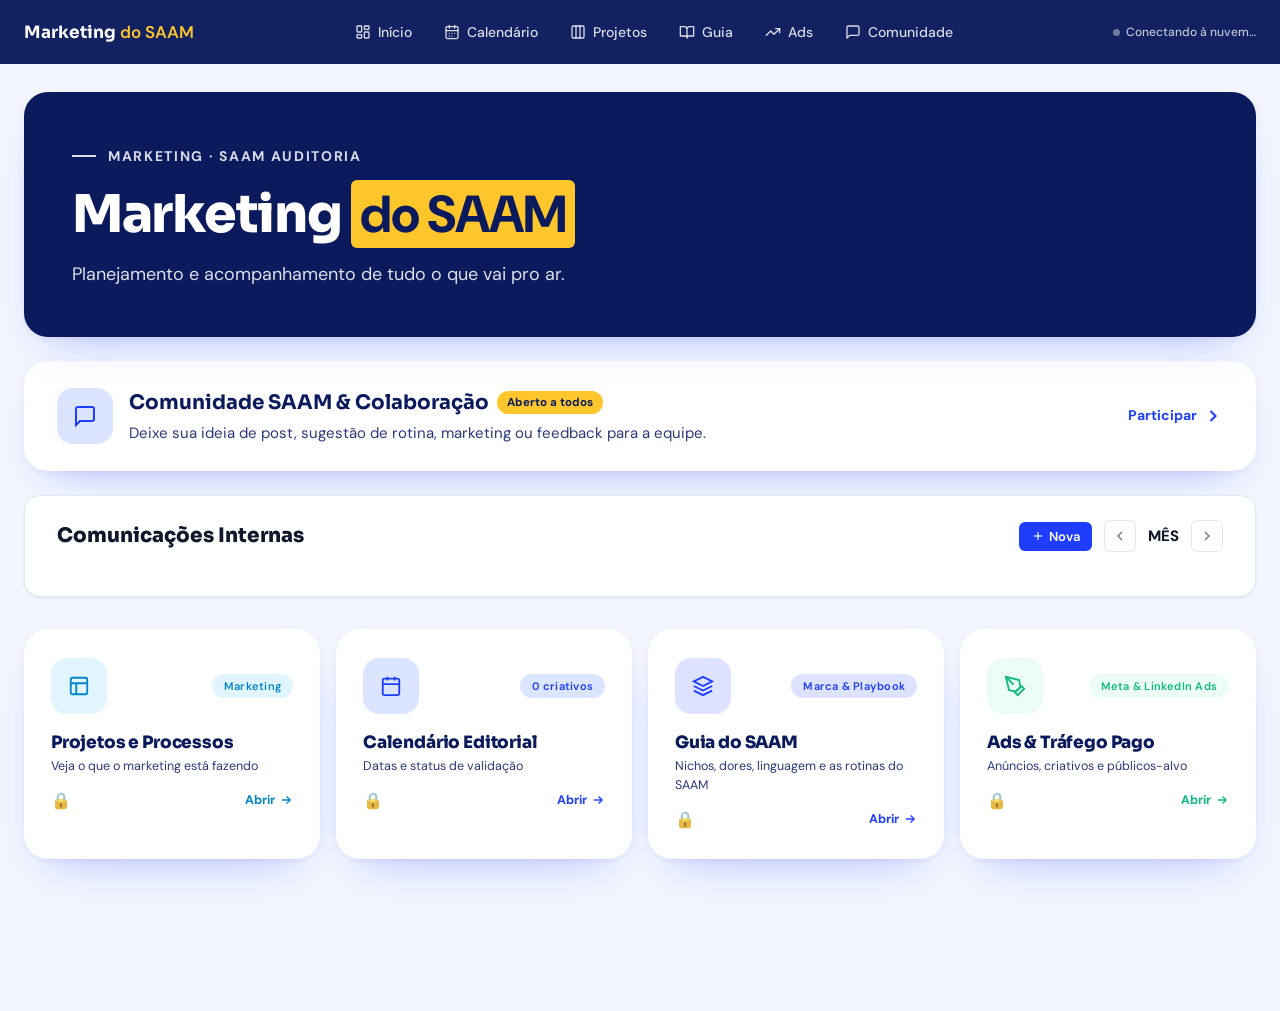
==== commit 6d6cf54b: "style: match saamauditoria.com.br look - Palette from the live SAAM site: navy #0A1A5C, electric blu" ====
--- a/index.html
+++ b/index.html
@@ -6,7 +6,8 @@
   <title>Gestor de Marketing</title>
   <link rel="preconnect" href="https://fonts.googleapis.com">
   <link rel="preconnect" href="https://fonts.gstatic.com" crossorigin>
-  <link href="https://fonts.googleapis.com/css2?family=Inter:wght@300;400;500;600;700;800;900&display=swap" rel="stylesheet">  <link rel="stylesheet" href="style.css?v=10">
+  <link href="https://fonts.googleapis.com/css2?family=DM+Sans:wght@400;500;700&family=Sora:wght@600;700;800&display=swap" rel="stylesheet">
+  <link rel="stylesheet" href="style.css?v=11">
 </head>
 <body>
 <!-- Menu superior: fica sempre visível e cada item vira uma entrada no histórico do navegador -->
@@ -57,20 +58,20 @@
     </div>
 
     <!-- Card Comunidade SAAM (Banner Destaque) -->
-    <div id="btn-tab-colaboracao" style="background: #eef3ff; border: 1px solid #d6e4fb; border-radius: 16px; padding: 24px 32px; margin-bottom: 24px; width: 100%; box-sizing: border-box; cursor: pointer; display: flex; justify-content: space-between; align-items: center; gap: 16px; transition: transform 0.2s, box-shadow 0.2s, border-color 0.2s;" onmouseover="this.style.transform='translateY(-2px)'; this.style.boxShadow='var(--shadow-md)'; this.style.borderColor='#1b3f8b'" onmouseout="this.style.transform='none'; this.style.boxShadow='none'; this.style.borderColor='#d6e4fb'">
+    <div id="btn-tab-colaboracao" style="background: #FFFFFF; border: 1px solid transparent; border-radius: 24px; padding: 26px 32px; margin-bottom: 24px; width: 100%; box-sizing: border-box; cursor: pointer; display: flex; justify-content: space-between; align-items: center; gap: 16px; box-shadow: var(--card-shadow); transition: transform 0.2s, border-color 0.2s;" onmouseover="this.style.transform='translateY(-2px)'; this.style.borderColor='#C9D6FF'" onmouseout="this.style.transform='none'; this.style.borderColor='transparent'">
       <div style="display: flex; align-items: center; gap: 16px;">
-        <div style="background: #FFFFFF; padding: 12px; border-radius: 12px; color: #1b3f8b; border: 1px solid #d6e4fb;">
+        <div style="background: #DCE5FF; width: 56px; height: 56px; border-radius: 16px; color: #1F3DFF; display: flex; align-items: center; justify-content: center; flex-shrink: 0;">
           <svg width="24" height="24" viewBox="0 0 24 24" fill="none" stroke="currentColor" stroke-width="2"><path d="M21 15a2 2 0 0 1-2 2H7l-4 4V5a2 2 0 0 1 2-2h14a2 2 0 0 1 2 2z"/></svg>
         </div>
         <div>
           <div style="display: flex; align-items: center; gap: 8px; margin-bottom: 4px; flex-wrap: wrap;">
-            <h2 style="margin: 0; font-size: 20px; font-weight: 800; color: #0f1c38;">Comunidade SAAM & Colaboração</h2>
-            <span style="background: #FFFFFF; color: #1b3f8b; font-size: 11.5px; font-weight: 700; padding: 2px 10px; border-radius: 12px; border: 1px solid #d6e4fb;">Aberto a todos</span>
-          </div>
-          <p style="margin: 0; color: #6b7a99; font-size: 14px;">Deixe sua ideia de post, sugestão de rotina, marketing ou feedback para a equipe.</p>
-        </div>
-      </div>
-      <div style="color: #1b3f8b; display: flex; align-items: center; gap: 6px; font-weight: 700; font-size: 13.5px; white-space: nowrap;">
+            <h2 style="margin: 0; font-size: 20px; font-weight: 700; color: #0A1A5C;">Comunidade SAAM & Colaboração</h2>
+            <span style="background: #FFC62B; color: #0A1A5C; font-size: 11.5px; font-weight: 700; padding: 3px 10px; border-radius: 999px;">Aberto a todos</span>
+          </div>
+          <p style="margin: 0; color: #2A3A78; font-size: 15px;">Deixe sua ideia de post, sugestão de rotina, marketing ou feedback para a equipe.</p>
+        </div>
+      </div>
+      <div style="color: #1F3DFF; display: flex; align-items: center; gap: 6px; font-weight: 700; font-size: 14px; white-space: nowrap;">
         <span>Participar</span>
         <svg width="20" height="20" viewBox="0 0 24 24" fill="none" stroke="currentColor" stroke-width="2.5"><polyline points="9 18 15 12 9 6"></polyline></svg>
       </div>
@@ -134,16 +135,16 @@
       </button>
       <button type="button" class="tab-btn" id="btn-tab-excelencia">
         <div class="tab-card-top">
-          <span class="tab-icon" style="background: rgba(27, 63, 139,0.15); color: #1b3f8b;">
+          <span class="tab-icon" style="background: rgba(31, 61, 255,0.15); color: #1F3DFF;">
             <svg width="22" height="22" viewBox="0 0 24 24" fill="none" stroke="currentColor" stroke-width="2"><path d="M12 2L2 7l10 5 10-5-10-5zM2 17l10 5 10-5M2 12l10 5 10-5"/></svg>
           </span>
-          <span class="tab-stat" style="background: rgba(27, 63, 139,0.15); color: #1b3f8b;">Marca & Playbook</span>
+          <span class="tab-stat" style="background: rgba(31, 61, 255,0.15); color: #1F3DFF;">Marca & Playbook</span>
         </div>
         <span class="tab-text">
           <p class="tab-title">Guia do SAAM</p>
           <p class="tab-sub">Nichos, dores, linguagem e as rotinas do SAAM</p>
         </span>
-        <span class="tab-arrow" style="display: flex; justify-content: space-between; align-items: center; width: 100%; color: #1b3f8b;">
+        <span class="tab-arrow" style="display: flex; justify-content: space-between; align-items: center; width: 100%; color: #1F3DFF;">
           <span style="font-size: 16px; opacity: 0.8;" title="Acesso restrito">🔒</span>
           <span style="display: flex; align-items: center; gap: 4px;">Abrir <svg width="14" height="14" viewBox="0 0 24 24" fill="none" stroke="currentColor" stroke-width="2.4"><line x1="5" y1="12" x2="19" y2="12"/><polyline points="13 6 19 12 13 18"/></svg></span>
         </span>
@@ -521,7 +522,7 @@
     </button>
     
     <div class="page-header" style="margin-bottom: 24px;">
-      <div class="page-icon" style="background: rgba(27, 63, 139, 0.12); color: #1b3f8b;">
+      <div class="page-icon" style="background: rgba(31, 61, 255, 0.12); color: #1F3DFF;">
         <svg width="24" height="24" viewBox="0 0 24 24" fill="none" stroke="currentColor" stroke-width="2"><path d="M12 2L2 7l10 5 10-5-10-5zM2 17l10 5 10-5M2 12l10 5 10-5"/></svg>
       </div>
       <div>
@@ -549,7 +550,7 @@
 
       <!-- Filtros por Categoria de Nicho -->
       <div style="display: flex; gap: 8px; flex-wrap: wrap;" id="niche-filter-pills">
-        <button type="button" class="niche-filter-btn active" onclick="setNicheFilter('all', this)" style="padding: 7px 14px; border-radius: 20px; border: 1px solid #1b3f8b; background: #1b3f8b; color: #FFF; font-size: 12px; font-weight: 700; cursor: pointer; transition: all 0.15s;">Todos os Nichos</button>
+        <button type="button" class="niche-filter-btn active" onclick="setNicheFilter('all', this)" style="padding: 7px 14px; border-radius: 20px; border: 1px solid #1F3DFF; background: #1F3DFF; color: #FFF; font-size: 12px; font-weight: 700; cursor: pointer; transition: all 0.15s;">Todos os Nichos</button>
         <button type="button" class="niche-filter-btn" onclick="setNicheFilter('atacadista', this)" style="padding: 7px 14px; border-radius: 20px; border: 1px solid #CBD5E1; background: #FFF; color: #475569; font-size: 12px; font-weight: 700; cursor: pointer; transition: all 0.15s;">🏢 Atacadistas & Distribuidores</button>
         <button type="button" class="niche-filter-btn" onclick="setNicheFilter('concessionaria', this)" style="padding: 7px 14px; border-radius: 20px; border: 1px solid #CBD5E1; background: #FFF; color: #475569; font-size: 12px; font-weight: 700; cursor: pointer; transition: all 0.15s;">🚗 Concessionárias & Veículos</button>
         <button type="button" class="niche-filter-btn" onclick="setNicheFilter('industria', this)" style="padding: 7px 14px; border-radius: 20px; border: 1px solid #CBD5E1; background: #FFF; color: #475569; font-size: 12px; font-weight: 700; cursor: pointer; transition: all 0.15s;">🏭 Indústrias & Fabricantes</button>
@@ -563,10 +564,10 @@
     <div id="niches-grid" style="display: flex; flex-direction: column; gap: 20px;">
 
       <!-- CARD 1: ATACADISTAS & DISTRIBUIDORES -->
-      <div class="niche-card" data-category="atacadista" style="background: #FFFFFF; border: 1px solid #E2E8F0; border-left: 6px solid #1b3f8b; border-radius: 14px; padding: 24px; box-shadow: 0 2px 10px rgba(0,0,0,0.03);">
+      <div class="niche-card" data-category="atacadista" style="background: #FFFFFF; border: 1px solid #E2E8F0; border-left: 6px solid #1F3DFF; border-radius: 14px; padding: 24px; box-shadow: 0 2px 10px rgba(0,0,0,0.03);">
         <div style="display: flex; justify-content: space-between; align-items: flex-start; gap: 16px; margin-bottom: 18px; flex-wrap: wrap;">
           <div>
-            <span style="font-size: 11px; font-weight: 800; color: #1b3f8b; background: rgba(27,63,139,0.1); padding: 4px 10px; border-radius: 6px; text-transform: uppercase; letter-spacing: 0.5px;">Nicho de Alto Volume</span>
+            <span style="font-size: 11px; font-weight: 800; color: #1F3DFF; background: rgba(31,61,255,0.1); padding: 4px 10px; border-radius: 6px; text-transform: uppercase; letter-spacing: 0.5px;">Nicho de Alto Volume</span>
             <h3 style="font-size: 20px; font-weight: 800; color: #0F172A; margin: 8px 0 0 0; display: flex; align-items: center; gap: 8px;">
               🏢 Atacadistas & Distribuidores
             </h3>
@@ -1063,7 +1064,7 @@
         }
         .pill-green { background: #ECFDF5; color: #059669; border: 1px solid #A7F3D0; }
         .pill-blue { background: #EFF6FF; color: #2563EB; border: 1px solid #BFDBFE; }
-        .pill-purple { background: #F5F3FF; color: #1b3f8b; border: 1px solid #DDD6FE; }
+        .pill-purple { background: #F5F3FF; color: #1F3DFF; border: 1px solid #DDD6FE; }
         .pill-orange { background: #FFF7ED; color: #EA580C; border: 1px solid #FFEDD5; }
       </style>
 
@@ -1072,24 +1073,24 @@
         
         <!-- Row 1: KPI Dashboard -->
         <div style="display: grid; grid-template-columns: repeat(auto-fit, minmax(200px, 1fr)); gap: 16px;">
-          <div style="background: #FFFFFF; border: 1px solid #E2E8F0; border-radius: 12px; padding: 18px; box-shadow: var(--shadow-sm); border-left: 5px solid #1b3f8b;">
+          <div style="background: #FFFFFF; border: 1px solid #E2E8F0; border-radius: 12px; padding: 18px; box-shadow: var(--shadow-sm); border-left: 5px solid #1F3DFF;">
             <span style="font-size: 11px; font-weight: 800; color: #64748B; text-transform: uppercase; font-family: 'Roboto', sans-serif;">CTR Médio (Meta/LinkedIn)</span>
-            <h4 style="margin: 6px 0 0 0; font-size: 26px; color: #0f1c38; font-weight: 800; font-family: 'Outfit', sans-serif;">2.40%</h4>
+            <h4 style="margin: 6px 0 0 0; font-size: 26px; color: #0A1A5C; font-weight: 800; font-family: 'Outfit', sans-serif;">2.40%</h4>
             <span style="font-size: 11px; color: #10B981; font-weight: 700;">▲ 0.4% acima da meta</span>
           </div>
           <div style="background: #FFFFFF; border: 1px solid #E2E8F0; border-radius: 12px; padding: 18px; box-shadow: var(--shadow-sm); border-left: 5px solid #059669;">
             <span style="font-size: 11px; font-weight: 800; color: #64748B; text-transform: uppercase; font-family: 'Roboto', sans-serif;">Custo por Lead (CPL)</span>
-            <h4 style="margin: 6px 0 0 0; font-size: 26px; color: #0f1c38; font-weight: 800; font-family: 'Outfit', sans-serif;">R$ 18.50</h4>
+            <h4 style="margin: 6px 0 0 0; font-size: 26px; color: #0A1A5C; font-weight: 800; font-family: 'Outfit', sans-serif;">R$ 18.50</h4>
             <span style="font-size: 11px; color: #059669; font-weight: 700;">▼ Redução de 12% este mês</span>
           </div>
           <div style="background: #FFFFFF; border: 1px solid #E2E8F0; border-radius: 12px; padding: 18px; box-shadow: var(--shadow-sm); border-left: 5px solid #EA580C;">
             <span style="font-size: 11px; font-weight: 800; color: #64748B; text-transform: uppercase; font-family: 'Roboto', sans-serif;">Custo por Clique (CPC)</span>
-            <h4 style="margin: 6px 0 0 0; font-size: 26px; color: #0f1c38; font-weight: 800; font-family: 'Outfit', sans-serif;">R$ 4.20</h4>
+            <h4 style="margin: 6px 0 0 0; font-size: 26px; color: #0A1A5C; font-weight: 800; font-family: 'Outfit', sans-serif;">R$ 4.20</h4>
             <span style="font-size: 11px; color: #64748B; font-weight: 600;">LinkedIn Ads corporativo</span>
           </div>
           <div style="background: #FFFFFF; border: 1px solid #E2E8F0; border-radius: 12px; padding: 18px; box-shadow: var(--shadow-sm); border-left: 5px solid #3F77C1;">
             <span style="font-size: 11px; font-weight: 800; color: #64748B; text-transform: uppercase; font-family: 'Roboto', sans-serif;">ROAS Estimado</span>
-            <h4 style="margin: 6px 0 0 0; font-size: 26px; color: #0f1c38; font-weight: 800; font-family: 'Outfit', sans-serif;">3.8x</h4>
+            <h4 style="margin: 6px 0 0 0; font-size: 26px; color: #0A1A5C; font-weight: 800; font-family: 'Outfit', sans-serif;">3.8x</h4>
             <span style="font-size: 11px; color: #10B981; font-weight: 700;">▲ Retorno comercial alto</span>
           </div>
         </div>
@@ -1098,21 +1099,21 @@
         <div style="display: grid; grid-template-columns: 1fr 1fr; gap: 24px;">
           
           <div style="background: #FFFFFF; border: 1px solid #E2E8F0; border-radius: 16px; padding: 24px; box-shadow: var(--shadow-sm);">
-            <h3 style="margin: 0 0 16px 0; font-size: 16px; color: #0f1c38; font-weight: 800; font-family: 'Outfit', sans-serif; border-bottom: 1px solid #F1F5F9; padding-bottom: 10px;">👥 Distribuição de Canais e Orçamento</h3>
+            <h3 style="margin: 0 0 16px 0; font-size: 16px; color: #0A1A5C; font-weight: 800; font-family: 'Outfit', sans-serif; border-bottom: 1px solid #F1F5F9; padding-bottom: 10px;">👥 Distribuição de Canais e Orçamento</h3>
             <div style="display: flex; flex-direction: column; gap: 14px;">
               <div>
-                <div style="display: flex; justify-content: space-between; font-size: 13px; font-weight: 700; color: #0f1c38; margin-bottom: 4px; font-family: 'Roboto', sans-serif;">
+                <div style="display: flex; justify-content: space-between; font-size: 13px; font-weight: 700; color: #0A1A5C; margin-bottom: 4px; font-family: 'Roboto', sans-serif;">
                   <span>Google Search (Fundo de Funil / Busca Intencional)</span>
                   <span>70%</span>
                 </div>
                 <div style="height: 6px; background: #E2E8F0; border-radius: 3px; overflow: hidden;">
-                  <div style="height: 100%; background: #1b3f8b; width: 70%;"></div>
+                  <div style="height: 100%; background: #1F3DFF; width: 70%;"></div>
                 </div>
                 <span style="font-size: 11.5px; color: #64748B; display: block; margin-top: 4px; line-height: 1.4;">Foco: Capturar empresas e profissionais que já buscam ativamente por: Auditoria preventiva de SPED, Plataforma fiscal, Software de auditoria tributária, Correção e validação de arquivos SPED, Automação de processos fiscais, Sistema fiscal integrado ao ERP.</span>
               </div>
               
               <div>
-                <div style="display: flex; justify-content: space-between; font-size: 13px; font-weight: 700; color: #0f1c38; margin-bottom: 4px; font-family: 'Roboto', sans-serif;">
+                <div style="display: flex; justify-content: space-between; font-size: 13px; font-weight: 700; color: #0A1A5C; margin-bottom: 4px; font-family: 'Roboto', sans-serif;">
                   <span>Meta Ads (Atração, Educação e Remarketing)</span>
                   <span>20%</span>
                 </div>
@@ -1123,7 +1124,7 @@
               </div>
               
               <div>
-                <div style="display: flex; justify-content: space-between; font-size: 13px; font-weight: 700; color: #0f1c38; margin-bottom: 4px; font-family: 'Roboto', sans-serif;">
+                <div style="display: flex; justify-content: space-between; font-size: 13px; font-weight: 700; color: #0A1A5C; margin-bottom: 4px; font-family: 'Roboto', sans-serif;">
                   <span>LinkedIn Ads (Decisão B2B Enterprise)</span>
                   <span>10%</span>
                 </div>
@@ -1136,10 +1137,10 @@
           </div>
 
           <div style="background: #FFFFFF; border: 1px solid #E2E8F0; border-radius: 16px; padding: 24px; box-shadow: var(--shadow-sm);">
-            <h3 style="margin: 0 0 16px 0; font-size: 16px; color: #0f1c38; font-weight: 800; font-family: 'Outfit', sans-serif; border-bottom: 1px solid #F1F5F9; padding-bottom: 10px;">🎯 Públicos Personalizados Recomendados</h3>
+            <h3 style="margin: 0 0 16px 0; font-size: 16px; color: #0A1A5C; font-weight: 800; font-family: 'Outfit', sans-serif; border-bottom: 1px solid #F1F5F9; padding-bottom: 10px;">🎯 Públicos Personalizados Recomendados</h3>
             <div style="display: flex; flex-direction: column; gap: 12px;">
               <div style="background: #F8FAFC; border: 1px solid #E2E8F0; padding: 12px; border-radius: 8px;">
-                <strong style="font-size: 13px; color: #1b3f8b; display: block; font-family: 'Roboto', sans-serif;">1. Palavras-Chave de Alta Intenção (Google Search)</strong>
+                <strong style="font-size: 13px; color: #1F3DFF; display: block; font-family: 'Roboto', sans-serif;">1. Palavras-Chave de Alta Intenção (Google Search)</strong>
                 <span style="font-size: 12px; color: #475569; display: block; margin-top: 4px; line-height: 1.4;">Auditoria preventiva de SPED, Plataforma fiscal, Software de auditoria tributária, Correção e validação de arquivos SPED.</span>
               </div>
               <div style="background: #F8FAFC; border: 1px solid #E2E8F0; padding: 12px; border-radius: 8px;">
@@ -1157,26 +1158,26 @@
 
         <!-- Row 3: Banco de Criativos / Anúncios -->
         <div style="background: #FFFFFF; border: 1px solid #E2E8F0; border-radius: 16px; padding: 28px; box-shadow: var(--shadow-sm); margin-bottom: 12px;">
-          <h3 style="margin: 0 0 6px 0; font-size: 18px; color: #0f1c38; font-weight: 800; font-family: 'Outfit', sans-serif;">📣 Idéias e Criativos para Anúncios (Funil de Vendas)</h3>
+          <h3 style="margin: 0 0 6px 0; font-size: 18px; color: #0A1A5C; font-weight: 800; font-family: 'Outfit', sans-serif;">📣 Idéias e Criativos para Anúncios (Funil de Vendas)</h3>
           <p style="margin: 0 0 20px 0; font-size: 13px; color: #64748B; font-family: 'Poppins', sans-serif;">Estes criativos visam preencher o topo e meio do funil de tráfego, educando e capturando leads qualificados:</p>
           
           <div style="display: flex; flex-direction: column; gap: 14px;">
             
             <!-- Criativo 1 -->
             <details style="background: #F8FAFC; border: 1px solid #E2E8F0; border-radius: 10px;" class="campaign-accordion">
-              <summary style="padding: 16px 20px; cursor: pointer; display: flex; justify-content: space-between; align-items: center; list-style: none; font-family: 'Outfit', sans-serif; font-weight: 800; color: #0f1c38;">
+              <summary style="padding: 16px 20px; cursor: pointer; display: flex; justify-content: space-between; align-items: center; list-style: none; font-family: 'Outfit', sans-serif; font-weight: 800; color: #0A1A5C;">
                 <div style="display: flex; align-items: center; gap: 8px;">
-                  <span style="background: rgba(27,63,139,0.1); color: #1b3f8b; padding: 2px 8px; border-radius: 4px; font-size: 10px; font-weight: 800;">TOPO</span>
+                  <span style="background: rgba(31,61,255,0.1); color: #1F3DFF; padding: 2px 8px; border-radius: 4px; font-size: 10px; font-weight: 800;">TOPO</span>
                   <span>1. Vídeo: A Dor do Fechamento Fiscal Manual (Foco Produtividade)</span>
                 </div>
                 <svg class="chevron" width="18" height="18" viewBox="0 0 24 24" fill="none" stroke="currentColor" stroke-width="2.5"><polyline points="6 9 12 15 18 9"/></svg>
               </summary>
               <div style="padding: 20px; border-top: 1px solid #E2E8F0; font-family: 'Poppins', sans-serif;">
-                <strong style="font-size: 12px; color: #1b3f8b; text-transform: uppercase;">Visual & Roteiro Recomendado:</strong>
+                <strong style="font-size: 12px; color: #1F3DFF; text-transform: uppercase;">Visual & Roteiro Recomendado:</strong>
                 <p style="margin: 4px 0 12px 0; font-size: 13px; color: #475569; line-height: 1.5;">O vídeo inicia mostrando uma planilha de Excel travada ou um analista desesperado digitando dados. Em seguida, a transição exibe a tela do SAAM auditando e cruzando 10.000 notas em segundos com cliques simples.</p>
                 
-                <strong style="font-size: 12px; color: #1b3f8b; text-transform: uppercase;">Copy do Anúncio (Legenda):</strong>
-                <div style="background: #FFFFFF; padding: 12px; border-radius: 6px; border-left: 3px solid #1b3f8b; margin-top: 4px; font-size: 13px; color: #1b3f8b; font-style: italic; line-height: 1.5;">
+                <strong style="font-size: 12px; color: #1F3DFF; text-transform: uppercase;">Copy do Anúncio (Legenda):</strong>
+                <div style="background: #FFFFFF; padding: 12px; border-radius: 6px; border-left: 3px solid #1F3DFF; margin-top: 4px; font-size: 13px; color: #1F3DFF; font-style: italic; line-height: 1.5;">
                   "Sua equipe perde dias fazendo conferência fiscal de XML e SPED na mão? O erro manual custa caro. Com o SAAM, você faz o cruzamento preventivo de obrigações em segundos e garante conformidade sem estresse. Diga adeus às planilhas lentas. Teste agora gratuitamente!"
                 </div>
                 <strong style="display: block; margin-top: 12px; font-size: 12px; color: #64748B;">CTA Recomendado: Saiba Mais / Teste Grátis</strong>
@@ -1185,7 +1186,7 @@
 
             <!-- Criativo 2 -->
             <details style="background: #F8FAFC; border: 1px solid #E2E8F0; border-radius: 10px;" class="campaign-accordion">
-              <summary style="padding: 16px 20px; cursor: pointer; display: flex; justify-content: space-between; align-items: center; list-style: none; font-family: 'Outfit', sans-serif; font-weight: 800; color: #0f1c38;">
+              <summary style="padding: 16px 20px; cursor: pointer; display: flex; justify-content: space-between; align-items: center; list-style: none; font-family: 'Outfit', sans-serif; font-weight: 800; color: #0A1A5C;">
                 <div style="display: flex; align-items: center; gap: 8px;">
                   <span style="background: rgba(234,88,12,0.1); color: #EA580C; padding: 2px 8px; border-radius: 4px; font-size: 10px; font-weight: 800;">MEIO</span>
                   <span>2. Carrossel: Como a Reforma Tributária afeta o seu ERP? (Foco Técnico)</span>
@@ -1206,7 +1207,7 @@
 
             <!-- Criativo 3 -->
             <details style="background: #F8FAFC; border: 1px solid #E2E8F0; border-radius: 10px;" class="campaign-accordion">
-              <summary style="padding: 16px 20px; cursor: pointer; display: flex; justify-content: space-between; align-items: center; list-style: none; font-family: 'Outfit', sans-serif; font-weight: 800; color: #0f1c38;">
+              <summary style="padding: 16px 20px; cursor: pointer; display: flex; justify-content: space-between; align-items: center; list-style: none; font-family: 'Outfit', sans-serif; font-weight: 800; color: #0A1A5C;">
                 <div style="display: flex; align-items: center; gap: 8px;">
                   <span style="background: rgba(5,150,105,0.1); color: #059669; padding: 2px 8px; border-radius: 4px; font-size: 10px; font-weight: 800;">FUNDO</span>
                   <span>3. Banner: Estudo de Caso de ROI - 85% de tempo economizado (Social Proof)</span>
@@ -1230,7 +1231,7 @@
 
         <!-- BENCHMARKING & COMPETITOR ANALYSIS SECTION -->
         <div style="background: #FFFFFF; border: 1px solid #E2E8F0; border-radius: 16px; padding: 28px; box-shadow: var(--shadow-sm); margin-top: 24px;">
-          <h3 style="margin: 0 0 6px 0; font-size: 18px; color: #0f1c38; font-weight: 800; font-family: 'Outfit', sans-serif;">🕵️ Benchmarking & Análise de Concorrência</h3>
+          <h3 style="margin: 0 0 6px 0; font-size: 18px; color: #0A1A5C; font-weight: 800; font-family: 'Outfit', sans-serif;">🕵️ Benchmarking & Análise de Concorrência</h3>
           <p style="margin: 0 0 24px 0; font-size: 13.5px; color: #64748B; font-family: 'Poppins', sans-serif;">Mapeamento dos principais concorrentes do mercado e seus posicionamentos públicos. Utilize as áreas de anexo para colar prints de anúncios e feeds de cada concorrente para inspirar novos criativos.</p>
           
           <div style="display: grid; grid-template-columns: repeat(auto-fit, minmax(320px, 1fr)); gap: 20px;">
@@ -1240,14 +1241,14 @@
               <div>
                 <div style="display: flex; justify-content: space-between; align-items: flex-start; border-bottom: 1px solid #F1F5F9; padding-bottom: 12px; margin-bottom: 12px;">
                   <div>
-                    <h4 style="margin: 0; font-size: 16px; color: #0f1c38; font-weight: 800; font-family: 'Outfit', sans-serif;">1. e-Auditoria</h4>
+                    <h4 style="margin: 0; font-size: 16px; color: #0A1A5C; font-weight: 800; font-family: 'Outfit', sans-serif;">1. e-Auditoria</h4>
                     <span style="font-size: 11px; color: #64748B; font-family: 'Poppins', sans-serif;">Escritórios e Consultorias Contábeis</span>
                   </div>
                   <span class="pill-badge" style="background: #FFEBEB; color: #EF4444; border: 1px solid #FCA5A5; font-size: 10px; font-weight: 800;">Muito Alto</span>
                 </div>
                 <div style="font-size: 12.5px; font-family: 'Poppins', sans-serif; color: #475569; display: flex; flex-direction: column; gap: 10px;">
                   <div>
-                    <strong style="color: #0f1c38; font-family: 'Outfit', sans-serif; display: block; margin-bottom: 2px;">📍 Posicionamento Central</strong>
+                    <strong style="color: #0A1A5C; font-family: 'Outfit', sans-serif; display: block; margin-bottom: 2px;">📍 Posicionamento Central</strong>
                     <span style="font-style: italic; color: #64748B;">"Transformar o contador em um profissional mais estratégico, capaz de identificar riscos e oportunidades."</span>
                   </div>
                   <div>
@@ -1272,14 +1273,14 @@
               <div>
                 <div style="display: flex; justify-content: space-between; align-items: flex-start; border-bottom: 1px solid #F1F5F9; padding-bottom: 12px; margin-bottom: 12px;">
                   <div>
-                    <h4 style="margin: 0; font-size: 16px; color: #0f1c38; font-weight: 800; font-family: 'Outfit', sans-serif;">2. IOB Auditor</h4>
+                    <h4 style="margin: 0; font-size: 16px; color: #0A1A5C; font-weight: 800; font-family: 'Outfit', sans-serif;">2. IOB Auditor</h4>
                     <span style="font-size: 11px; color: #64748B; font-family: 'Poppins', sans-serif;">Escritórios e Departamentos Fiscais</span>
                   </div>
                   <span class="pill-badge" style="background: #FFF7ED; color: #EA580C; border: 1px solid #FDBA74; font-size: 10px; font-weight: 800;">Alto</span>
                 </div>
                 <div style="font-size: 12.5px; font-family: 'Poppins', sans-serif; color: #475569; display: flex; flex-direction: column; gap: 10px;">
                   <div>
-                    <strong style="color: #0f1c38; font-family: 'Outfit', sans-serif; display: block; margin-bottom: 2px;">📍 Posicionamento Central</strong>
+                    <strong style="color: #0A1A5C; font-family: 'Outfit', sans-serif; display: block; margin-bottom: 2px;">📍 Posicionamento Central</strong>
                     <span style="font-style: italic; color: #64748B;">"Auditoria total com mais de 5.000 regras para segurança fiscal e proteção jurídica."</span>
                   </div>
                   <div>
@@ -1304,14 +1305,14 @@
               <div>
                 <div style="display: flex; justify-content: space-between; align-items: flex-start; border-bottom: 1px solid #F1F5F9; padding-bottom: 12px; margin-bottom: 12px;">
                   <div>
-                    <h4 style="margin: 0; font-size: 16px; color: #0f1c38; font-weight: 800; font-family: 'Outfit', sans-serif;">3. Synchro</h4>
+                    <h4 style="margin: 0; font-size: 16px; color: #0A1A5C; font-weight: 800; font-family: 'Outfit', sans-serif;">3. Synchro</h4>
                     <span style="font-size: 11px; color: #64748B; font-family: 'Poppins', sans-serif;">Grandes Corporações (Enterprise)</span>
                   </div>
                   <span class="pill-badge" style="background: #EFF6FF; color: #2563EB; border: 1px solid #93C5FD; font-size: 10px; font-weight: 800;">Enterprise</span>
                 </div>
                 <div style="font-size: 12.5px; font-family: 'Poppins', sans-serif; color: #475569; display: flex; flex-direction: column; gap: 10px;">
                   <div>
-                    <strong style="color: #0f1c38; font-family: 'Outfit', sans-serif; display: block; margin-bottom: 2px;">📍 Posicionamento Central</strong>
+                    <strong style="color: #0A1A5C; font-family: 'Outfit', sans-serif; display: block; margin-bottom: 2px;">📍 Posicionamento Central</strong>
                     <span style="font-style: italic; color: #64748B;">"Compliance tributário robusto de ponta a ponta e integração profunda com ERPs."</span>
                   </div>
                   <div>
@@ -1336,14 +1337,14 @@
               <div>
                 <div style="display: flex; justify-content: space-between; align-items: flex-start; border-bottom: 1px solid #F1F5F9; padding-bottom: 12px; margin-bottom: 12px;">
                   <div>
-                    <h4 style="margin: 0; font-size: 16px; color: #0f1c38; font-weight: 800; font-family: 'Outfit', sans-serif;">4. Sovos Taxverify</h4>
+                    <h4 style="margin: 0; font-size: 16px; color: #0A1A5C; font-weight: 800; font-family: 'Outfit', sans-serif;">4. Sovos Taxverify</h4>
                     <span style="font-size: 11px; color: #64748B; font-family: 'Poppins', sans-serif;">CFOs, Diretores e TI (Enterprise)</span>
                   </div>
                   <span class="pill-badge" style="background: #EFF6FF; color: #2563EB; border: 1px solid #93C5FD; font-size: 10px; font-weight: 800;">Enterprise</span>
                 </div>
                 <div style="font-size: 12.5px; font-family: 'Poppins', sans-serif; color: #475569; display: flex; flex-direction: column; gap: 10px;">
                   <div>
-                    <strong style="color: #0f1c38; font-family: 'Outfit', sans-serif; display: block; margin-bottom: 2px;">📍 Posicionamento Central</strong>
+                    <strong style="color: #0A1A5C; font-family: 'Outfit', sans-serif; display: block; margin-bottom: 2px;">📍 Posicionamento Central</strong>
                     <span style="font-style: italic; color: #64748B;">"Auditoria digital baseada em nuvem, controle de riscos e notas de exposição fiscal (A a F)."</span>
                   </div>
                   <div>
@@ -1368,14 +1369,14 @@
               <div>
                 <div style="display: flex; justify-content: space-between; align-items: flex-start; border-bottom: 1px solid #F1F5F9; padding-bottom: 12px; margin-bottom: 12px;">
                   <div>
-                    <h4 style="margin: 0; font-size: 16px; color: #0f1c38; font-weight: 800; font-family: 'Outfit', sans-serif;">5. ONESOURCE</h4>
+                    <h4 style="margin: 0; font-size: 16px; color: #0A1A5C; font-weight: 800; font-family: 'Outfit', sans-serif;">5. ONESOURCE</h4>
                     <span style="font-size: 11px; color: #64748B; font-family: 'Poppins', sans-serif;">Grandes Corporações Globais</span>
                   </div>
                   <span class="pill-badge" style="background: #EFF6FF; color: #2563EB; border: 1px solid #93C5FD; font-size: 10px; font-weight: 800;">Enterprise</span>
                 </div>
                 <div style="font-size: 12.5px; font-family: 'Poppins', sans-serif; color: #475569; display: flex; flex-direction: column; gap: 10px;">
                   <div>
-                    <strong style="color: #0f1c38; font-family: 'Outfit', sans-serif; display: block; margin-bottom: 2px;">📍 Posicionamento Central</strong>
+                    <strong style="color: #0A1A5C; font-family: 'Outfit', sans-serif; display: block; margin-bottom: 2px;">📍 Posicionamento Central</strong>
                     <span style="font-style: italic; color: #64748B;">"Ecossistema global de compliance fiscal, segurança jurídica corporativa e auditoria analítica."</span>
                   </div>
                   <div>
@@ -1400,14 +1401,14 @@
               <div>
                 <div style="display: flex; justify-content: space-between; align-items: flex-start; border-bottom: 1px solid #F1F5F9; padding-bottom: 12px; margin-bottom: 12px;">
                   <div>
-                    <h4 style="margin: 0; font-size: 16px; color: #0f1c38; font-weight: 800; font-family: 'Outfit', sans-serif;">6. Sittax</h4>
+                    <h4 style="margin: 0; font-size: 16px; color: #0A1A5C; font-weight: 800; font-family: 'Outfit', sans-serif;">6. Sittax</h4>
                     <span style="font-size: 11px; color: #64748B; font-family: 'Poppins', sans-serif;">Escritórios Contábeis / PMEs</span>
                   </div>
                   <span class="pill-badge" style="background: #F3F4F6; color: #4B5563; border: 1px solid #D1D5DB; font-size: 10px; font-weight: 800;">Médio/Alto</span>
                 </div>
                 <div style="font-size: 12.5px; font-family: 'Poppins', sans-serif; color: #475569; display: flex; flex-direction: column; gap: 10px;">
                   <div>
-                    <strong style="color: #0f1c38; font-family: 'Outfit', sans-serif; display: block; margin-bottom: 2px;">📍 Posicionamento Central</strong>
+                    <strong style="color: #0A1A5C; font-family: 'Outfit', sans-serif; display: block; margin-bottom: 2px;">📍 Posicionamento Central</strong>
                     <span style="font-style: italic; color: #64748B;">"Plataforma modular para Simples Nacional, redução de apuração manual e aumento de lucros."</span>
                   </div>
                   <div>
@@ -1803,17 +1804,17 @@
       <!-- Hiding monthly playbooks on Campaigns page to centralize them exclusively in Ideas Bank -->
       <div style="display: none;">
         <!-- CARD GUIA: GUIA DE POSICIONAMENTO E MARCA SAAM -->
-        <details open style="background: var(--bg); border: 1px solid var(--hairline); border-radius: 16px; border-left: 6px solid #1b3f8b; margin-bottom: 24px; overflow: hidden; box-shadow: var(--shadow-md);" class="campaign-accordion">
+        <details open style="background: var(--bg); border: 1px solid var(--hairline); border-radius: 16px; border-left: 6px solid #1F3DFF; margin-bottom: 24px; overflow: hidden; box-shadow: var(--shadow-md);" class="campaign-accordion">
         <summary style="padding: 24px 28px; cursor: pointer; display: flex; justify-content: space-between; align-items: center; list-style: none; outline: none; background: #FFFFFF;">
           <div>
             <div style="display: flex; align-items: center; gap: 10px; margin-bottom: 6px;">
-              <span class="pill-badge" style="background: rgba(27, 63, 139,0.2); color: #DAEDF4; border: 1px solid #1b3f8b; margin-bottom: 8px;">📘 CARD GUIA MESTRE</span>
+              <span class="pill-badge" style="background: rgba(31, 61, 255,0.2); color: #DAEDF4; border: 1px solid #1F3DFF; margin-bottom: 8px;">📘 CARD GUIA MESTRE</span>
               <span style="font-size: 12px; font-weight: 700; color: var(--ink-soft);">GUIA DE POSICIONAMENTO & MARCA SAAM</span>
             </div>
             <h3 style="color: #0F172A; margin: 0; font-size: 24px; font-weight: 800; font-family: 'Manrope', sans-serif;">A ESSÊNCIA DA SAAM & BIBLIOTECA MESTRE FISCAL</h3>
           </div>
           <div style="display: flex; align-items: center; gap: 14px;">
-            <span style="background: #1b3f8b; color: #FFF; padding: 6px 14px; border-radius: 20px; font-size: 12px; font-weight: 800; letter-spacing: 0.5px;">GUIA PERMANENTE DE MARCA</span>
+            <span style="background: #1F3DFF; color: #FFF; padding: 6px 14px; border-radius: 20px; font-size: 12px; font-weight: 800; letter-spacing: 0.5px;">GUIA PERMANENTE DE MARCA</span>
             <svg class="chevron" width="22" height="22" viewBox="0 0 24 24" fill="none" stroke="currentColor" stroke-width="2.5"><polyline points="6 9 12 15 18 9"/></svg>
           </div>
         </summary>
@@ -1838,7 +1839,7 @@
           <div style="background: #FFFFFF; border: 1px solid var(--hairline); padding: 24px; border-radius: 16px; margin-bottom: 28px; box-shadow: var(--shadow-sm);">
             <div style="display: flex; align-items: center; justify-content: space-between; margin-bottom: 16px;">
               <h4 style="margin: 0; font-size: 18px; font-weight: 800; color: #0F172A;">📖 CAPÍTULO 1 — A Essência da SAAM (11 Pilares de Posicionamento)</h4>
-              <span class="pill-badge" style="background: rgba(27, 63, 139,0.2); color: #DAEDF4; border: 1px solid #1b3f8b; margin-bottom: 8px;">Identidade Inabalável</span>
+              <span class="pill-badge" style="background: rgba(31, 61, 255,0.2); color: #DAEDF4; border: 1px solid #1F3DFF; margin-bottom: 8px;">Identidade Inabalável</span>
             </div>
             
             <div class="playbook-grid-2">
@@ -1919,7 +1920,7 @@
           <div style="background: #FFFFFF; border: 1px solid var(--hairline); padding: 24px; border-radius: 16px; margin-bottom: 10px; box-shadow: var(--shadow-sm);">
             <div style="display: flex; align-items: center; justify-content: space-between; margin-bottom: 16px;">
               <h4 style="margin: 0; font-size: 18px; font-weight: 800; color: #0F172A;">📚 A Biblioteca Mestre do Universo Fiscal (10 Áreas de Conhecimento)</h4>
-              <span class="pill-badge" style="background: rgba(27, 63, 139,0.2); color: #DAEDF4; border: 1px solid #1b3f8b; margin-bottom: 8px;">Combustível Permanente de Conteúdo</span>
+              <span class="pill-badge" style="background: rgba(31, 61, 255,0.2); color: #DAEDF4; border: 1px solid #1F3DFF; margin-bottom: 8px;">Combustível Permanente de Conteúdo</span>
             </div>
             
             <div class="playbook-grid-2">
@@ -1930,7 +1931,7 @@
               </div>
 
               <div style="background: #F8FAFC; border: 1px solid #E2E8F0; padding: 14px; border-radius: 10px;">
-                <strong style="color: #1b3f8b; font-size: 13.5px; display: block; margin-bottom: 4px;">2. SPED (Escrituração Digital)</strong>
+                <strong style="color: #1F3DFF; font-size: 13.5px; display: block; margin-bottom: 4px;">2. SPED (Escrituração Digital)</strong>
                 <span style="font-size: 12px; color: #64748B; line-height: 1.4; display: block;">EFD ICMS/IPI, EFD Contribuições, ECD, ECF, PVA, Cruzamentos e Erros Semânticos Recorrentes.</span>
               </div>
 
@@ -1965,7 +1966,7 @@
               </div>
 
               <div style="background: #F8FAFC; border: 1px solid #E2E8F0; padding: 14px; border-radius: 10px;">
-                <strong style="color: #1b3f8b; font-size: 13.5px; display: block; margin-bottom: 4px;">9. Eficiência & Produtividade</strong>
+                <strong style="color: #1F3DFF; font-size: 13.5px; display: block; margin-bottom: 4px;">9. Eficiência & Produtividade</strong>
                 <span style="font-size: 12px; color: #64748B; line-height: 1.4; display: block;">Eliminação de retrabalho, gestão de tempo da equipe, padronização de checklists e fluxos.</span>
               </div>
 
@@ -1985,7 +1986,7 @@
         <summary style="padding: 24px 28px; cursor: pointer; display: flex; justify-content: space-between; align-items: center; list-style: none; outline: none; background: #FFFFFF;">
           <div>
             <div style="display: flex; align-items: center; gap: 10px; margin-bottom: 6px;">
-              <span class="pill-badge" style="background: rgba(27, 63, 139,0.2); color: #DAEDF4; border: 1px solid #1b3f8b; margin-bottom: 8px;">🟢 Campanha do Mês (Ativa)</span>
+              <span class="pill-badge" style="background: rgba(31, 61, 255,0.2); color: #DAEDF4; border: 1px solid #1F3DFF; margin-bottom: 8px;">🟢 Campanha do Mês (Ativa)</span>
               <span style="font-size: 12px; font-weight: 700; color: var(--ink-soft);">GUIA EDITORIAL DE MARCA SAAM</span>
             </div>
             <h3 style="color: #0F172A; margin: 0; font-size: 24px; font-weight: 800; font-family: 'Manrope', sans-serif;">AGOSTO 2026: O FUTURO DO FISCAL JÁ COMEÇOU</h3>
@@ -2041,14 +2042,14 @@
           <div style="margin-bottom: 28px;">
             <div style="display: flex; align-items: center; justify-content: space-between; margin-bottom: 14px;">
               <h4 style="margin: 0; font-size: 16px; font-weight: 800; color: #0F172A;">🎯 Os 3 Públicos (Cada conteúdo nasce com um destino claro)</h4>
-              <span class="pill-badge" style="background: rgba(27, 63, 139,0.2); color: #DAEDF4; border: 1px solid #1b3f8b; margin-bottom: 8px;">Segmentação Estratégica</span>
+              <span class="pill-badge" style="background: rgba(31, 61, 255,0.2); color: #DAEDF4; border: 1px solid #1F3DFF; margin-bottom: 8px;">Segmentação Estratégica</span>
             </div>
             <div class="playbook-grid-3">
               
               <div class="guia-brand-card">
                 <div style="display: flex; align-items: center; justify-content: space-between; margin-bottom: 8px;">
                   <strong style="color: #1E40AF; font-size: 14px;">① LEAD FRIO</strong>
-                  <span class="pill-badge" style="background: rgba(27, 63, 139,0.2); color: #DAEDF4; border: 1px solid #1b3f8b; margin-bottom: 8px;">Topo de Funil</span>
+                  <span class="pill-badge" style="background: rgba(31, 61, 255,0.2); color: #DAEDF4; border: 1px solid #1F3DFF; margin-bottom: 8px;">Topo de Funil</span>
                 </div>
                 <p style="font-size: 12px; color: var(--ink-soft); margin: 0 0 10px 0;">Nunca ouviu falar da SAAM. Não compra software, compra <strong>conhecimento</strong>.</p>
                 <div style="background: #F1F5F9; padding: 10px; border-radius: 8px; font-size: 12px; margin-bottom: 8px;">
@@ -2062,7 +2063,7 @@
               <div class="guia-brand-card">
                 <div style="display: flex; align-items: center; justify-content: space-between; margin-bottom: 8px;">
                   <strong style="color: #5B21B6; font-size: 14px;">② LEAD QUENTE</strong>
-                  <span class="pill-badge" style="background: rgba(27, 63, 139,0.2); color: #DAEDF4; border: 1px solid #1b3f8b; margin-bottom: 8px;">Meio de Funil</span>
+                  <span class="pill-badge" style="background: rgba(31, 61, 255,0.2); color: #DAEDF4; border: 1px solid #1F3DFF; margin-bottom: 8px;">Meio de Funil</span>
                 </div>
                 <p style="font-size: 12px; color: var(--ink-soft); margin: 0 0 10px 0;">Já acompanha a SAAM e pesquisa soluções. Busca <strong>profundidade</strong>.</p>
                 <div style="background: #F5F3FF; padding: 10px; border-radius: 8px; font-size: 12px; margin-bottom: 8px;">
@@ -2070,13 +2071,13 @@
                 </div>
                 <strong style="font-size: 11.5px; color: #334155; display: block; margin-bottom: 4px;">Séries Indicadas:</strong>
                 <span style="font-size: 11.5px; color: #64748B;">Análises, ERP x Auditoria, APIs, Checklists da Reforma, Guias de SPED/XML.</span>
-                <div style="margin-top: 10px; font-size: 11.5px; font-weight: 700; color: #1b3f8b;">Saída esperada: "Eles dominam a técnica!"</div>
+                <div style="margin-top: 10px; font-size: 11.5px; font-weight: 700; color: #1F3DFF;">Saída esperada: "Eles dominam a técnica!"</div>
               </div>
 
               <div class="guia-brand-card">
                 <div style="display: flex; align-items: center; justify-content: space-between; margin-bottom: 8px;">
                   <strong style="color: #065F46; font-size: 14px;">③ CLIENTE BASE</strong>
-                  <span class="pill-badge" style="background: rgba(27, 63, 139,0.2); color: #DAEDF4; border: 1px solid #1b3f8b; margin-bottom: 8px;">Retenção & Orgulho</span>
+                  <span class="pill-badge" style="background: rgba(31, 61, 255,0.2); color: #DAEDF4; border: 1px solid #1F3DFF; margin-bottom: 8px;">Retenção & Orgulho</span>
                 </div>
                 <p style="font-size: 12px; color: var(--ink-soft); margin: 0 0 10px 0;">O público mais negligenciado. Não quer propaganda, quer <strong>evoluir</strong>.</p>
                 <div style="background: #ECFDF5; padding: 10px; border-radius: 8px; font-size: 12px; margin-bottom: 8px;">
@@ -2094,7 +2095,7 @@
           <div style="background: #FFFFFF; border: 1px solid var(--hairline); padding: 24px; border-radius: 16px; margin-bottom: 28px; box-shadow: var(--shadow-sm);">
             <div style="display: flex; align-items: center; justify-content: space-between; margin-bottom: 12px;">
               <h4 style="margin: 0; font-size: 16px; font-weight: 800; color: #0F172A;">🌟 A Propriedade Intelectual Exclusiva: ÍNDICE DE MATURIDADE FISCAL SAAM</h4>
-              <span class="pill-badge" style="background: rgba(27, 63, 139,0.2); color: #DAEDF4; border: 1px solid #1b3f8b; margin-bottom: 8px;">Framework Próprio da Marca</span>
+              <span class="pill-badge" style="background: rgba(31, 61, 255,0.2); color: #DAEDF4; border: 1px solid #1F3DFF; margin-bottom: 8px;">Framework Próprio da Marca</span>
             </div>
             <p style="font-size: 13px; color: var(--ink-soft); margin: 0 0 16px 0;">
               Todo conteúdo de agosto provocará o público com a pergunta: <strong>"Em qual nível de maturidade fiscal sua empresa está hoje?"</strong>
@@ -2173,7 +2174,7 @@
                 <span>Segunda-feira: Notícias e novidades comentadas com visão crítica.</span>
               </div>
               <div style="background: #FFF; border: 1px solid var(--hairline); padding: 12px; border-radius: 8px; font-size: 12px;">
-                <strong style="color: #1b3f8b; display: block; margin-bottom: 2px;">🧩 Fiscal ou Ficção?</strong>
+                <strong style="color: #1F3DFF; display: block; margin-bottom: 2px;">🧩 Fiscal ou Ficção?</strong>
                 <span>Quarta/Sexta: Quebrando os mitos clássicos do mercado fiscal.</span>
               </div>
               <div style="background: #FFF; border: 1px solid var(--hairline); padding: 12px; border-radius: 8px; font-size: 12px;">
@@ -2606,17 +2607,17 @@
         </div>
       </details>
 
-        <details style="background: var(--bg); border: 1px solid var(--hairline); border-radius: 16px; border-left: 6px solid #1b3f8b; margin-bottom: 24px; overflow: hidden; box-shadow: var(--shadow-sm);" class="campaign-accordion" open>
+        <details style="background: var(--bg); border: 1px solid var(--hairline); border-radius: 16px; border-left: 6px solid #1F3DFF; margin-bottom: 24px; overflow: hidden; box-shadow: var(--shadow-sm);" class="campaign-accordion" open>
         <summary style="padding: 24px 28px; cursor: pointer; display: flex; justify-content: space-between; align-items: center; list-style: none; outline: none; background: #FFFFFF;">
           <div>
             <div style="display: flex; align-items: center; gap: 10px; margin-bottom: 6px;">
-              <span class="pill-badge" style="background: rgba(27,63,139,0.12); color: #1b3f8b; border: 1px solid #1b3f8b; margin-bottom: 8px;">🔵 Temporada 4</span>
+              <span class="pill-badge" style="background: rgba(31,61,255,0.12); color: #1F3DFF; border: 1px solid #1F3DFF; margin-bottom: 8px;">🔵 Temporada 4</span>
               <span style="font-size: 12px; font-weight: 700; color: var(--ink-soft);">GUIA EDITORIAL DE MARCA SAAM</span>
             </div>
             <h3 style="color: #0F172A; margin: 0; font-size: 24px; font-weight: 800; font-family: 'Outfit', 'Agrandir', sans-serif;">NOVEMBRO 2026: O FISCAL QUE ANTECIPA O FUTURO</h3>
           </div>
           <div style="display: flex; align-items: center; gap: 14px;">
-            <span style="background: #1b3f8b; color: #FFF; padding: 6px 14px; border-radius: 20px; font-size: 12px; font-weight: 800; letter-spacing: 0.5px;">PREVENÇÃO & GOVERNANÇA</span>
+            <span style="background: #1F3DFF; color: #FFF; padding: 6px 14px; border-radius: 20px; font-size: 12px; font-weight: 800; letter-spacing: 0.5px;">PREVENÇÃO & GOVERNANÇA</span>
             <svg class="chevron" width="22" height="22" viewBox="0 0 24 24" fill="none" stroke="currentColor" stroke-width="2.5"><polyline points="6 9 12 15 18 9"/></svg>
           </div>
         </summary>
@@ -2707,17 +2708,17 @@
           </div>
         </details>
 
-        <details style="background: var(--bg); border: 1px solid var(--hairline); border-radius: 16px; border-left: 6px solid #1b3f8b; margin-bottom: 24px; overflow: hidden; box-shadow: var(--shadow-sm);" class="campaign-accordion" open>
+        <details style="background: var(--bg); border: 1px solid var(--hairline); border-radius: 16px; border-left: 6px solid #1F3DFF; margin-bottom: 24px; overflow: hidden; box-shadow: var(--shadow-sm);" class="campaign-accordion" open>
         <summary style="padding: 24px 28px; cursor: pointer; display: flex; justify-content: space-between; align-items: center; list-style: none; outline: none; background: #FFFFFF;">
           <div>
             <div style="display: flex; align-items: center; gap: 10px; margin-bottom: 6px;">
-              <span class="pill-badge" style="background: rgba(3,48,89,0.12); color: #1b3f8b; border: 1px solid #1b3f8b; margin-bottom: 8px;">🔘 Temporada 5</span>
+              <span class="pill-badge" style="background: rgba(3,48,89,0.12); color: #1F3DFF; border: 1px solid #1F3DFF; margin-bottom: 8px;">🔘 Temporada 5</span>
               <span style="font-size: 12px; font-weight: 700; color: var(--ink-soft);">GUIA EDITORIAL DE MARCA SAAM</span>
             </div>
             <h3 style="color: #0F172A; margin: 0; font-size: 24px; font-weight: 800; font-family: 'Outfit', 'Agrandir', sans-serif;">DEZEMBRO 2026: O ANO EM QUE O FISCAL DECIDE O FUTURO</h3>
           </div>
           <div style="display: flex; align-items: center; gap: 14px;">
-            <span style="background: #1b3f8b; color: #FFF; padding: 6px 14px; border-radius: 20px; font-size: 12px; font-weight: 800; letter-spacing: 0.5px;">RETROSPECTIVA & PLANO 2027</span>
+            <span style="background: #1F3DFF; color: #FFF; padding: 6px 14px; border-radius: 20px; font-size: 12px; font-weight: 800; letter-spacing: 0.5px;">RETROSPECTIVA & PLANO 2027</span>
             <svg class="chevron" width="22" height="22" viewBox="0 0 24 24" fill="none" stroke="currentColor" stroke-width="2.5"><polyline points="6 9 12 15 18 9"/></svg>
           </div>
         </summary>
@@ -2839,7 +2840,7 @@
 </div>
 
 
-<script src="app.js?v=100"></script>
+<script src="app.js?v=101"></script>
 <script src="projects.js?v=15"></script>
 <div id="toast-container" class="toast-container"></div>
 </body>
--- a/style.css
+++ b/style.css
@@ -11,28 +11,30 @@
   100% { background-position: 200% 0; }
 }
 @keyframes pulseGlow {
-  0%, 100% { box-shadow: 0 0 0 0 rgba(27, 63, 139,0.25); }
-  50% { box-shadow: 0 0 0 8px rgba(27, 63, 139,0); }
+  0%, 100% { box-shadow: 0 0 0 0 rgba(31, 61, 255,0.25); }
+  50% { box-shadow: 0 0 0 8px rgba(31, 61, 255,0); }
 }
 
 :root {
-  /* Identidade visual SAAM Auditoria (mesma do informativo mensal) */
-  --bg: #f7f9fc; /* Fundo */
-  --bg-subtle: #f7f9fc;
-  --panel: #FFFFFF; /* Superfície */
-  --ink: #0f1c38; /* Texto principal */
-  --ink-soft: #6b7a99; /* Texto de apoio */
-  --ink-faint: #8a97b3;
-  --hairline: #e2e8f4; /* Bordas */
-  --hairline-soft: #eef3ff;
-
-  /* Primary — Azul institucional SAAM */
-  --primary: #1b3f8b;
-  --primary-dark: #2251b8; /* Hover */
-  --primary-darker: #0f1c38;
-  --primary-soft: #eef3ff;
-  --primary-soft-2: #d6e4fb;
-  --primary-glow: rgba(27,63,139,0.12);
+  /* Identidade visual do site saamauditoria.com.br */
+  --bg: #F3F6FF; /* Fundo das seções claras */
+  --bg-subtle: #F3F6FF;
+  --panel: #FFFFFF;
+  --ink: #0A1A5C; /* Azul-marinho: títulos e menu */
+  --ink-soft: #2A3A78; /* Texto corrido */
+  --ink-faint: #8D9BBF;
+  --hairline: #E2E8F4; /* Bordas */
+  --hairline-soft: #EEF2FF;
+  --highlight: #FFC62B; /* Amarelo que marca palavras-chave */
+  --card-shadow: 0 22px 44px -26px rgba(31, 61, 255, 0.38), 0 2px 8px rgba(10, 26, 92, 0.05);
+
+  /* Primary — Azul elétrico dos botões e destaques */
+  --primary: #1F3DFF;
+  --primary-dark: #1830D6; /* Hover */
+  --primary-darker: #0A1A5C;
+  --primary-soft: #DCE5FF;
+  --primary-soft-2: #C9D6FF;
+  --primary-glow: rgba(31, 61, 255, 0.12);
 
   /* Accent colours */
   --emerald: #10B981;
@@ -45,8 +47,8 @@
   --sky-soft: #DAEDF4;
   --orange: #F59E0B;
   --orange-soft: #FFFBEB;
-  --violet: #1b3f8b;
-  --violet-soft: #eef3ff;
+  --violet: #1F3DFF;
+  --violet-soft: #DCE5FF;
   --teal: #14B8A6;
   --teal-soft: #F0FDFA;
 
@@ -56,7 +58,7 @@
   --shadow-md: 0 4px 6px -1px rgba(10,28,45,0.07), 0 2px 4px -2px rgba(10,28,45,0.05);
   --shadow-lg: 0 10px 15px -3px rgba(10,28,45,0.08), 0 4px 6px -4px rgba(10,28,45,0.05);
   --shadow-xl: 0 20px 25px -5px rgba(10,28,45,0.1), 0 8px 10px -6px rgba(10,28,45,0.06);
-  --shadow-glow: 0 0 20px rgba(27,63,139,0.15);
+  --shadow-glow: 0 0 20px rgba(31,61,255,0.15);
 
   --radius-xl: 20px;
   --radius-lg: 16px;
@@ -70,7 +72,7 @@
   --c-aprovado: #10B981;
   --c-agendado: #3F77C1;
   --c-reprovado: #F43F5E;
-  --c-publicado: #1b3f8b;
+  --c-publicado: #0A1A5C;
 
   /* Legacy aliases */
   --blue: var(--primary);
@@ -85,7 +87,7 @@
 body {
   background: var(--bg);
   color: var(--ink);
-  font-family: 'Inter', -apple-system, sans-serif;
+  font-family: 'DM Sans', -apple-system, sans-serif;
   min-height: 100vh;
   -webkit-font-smoothing: antialiased;
   -moz-osx-font-smoothing: grayscale;
@@ -97,14 +99,13 @@
 .app { max-width: 1440px; margin: 0 auto; padding: 28px 24px 120px; }
 .hidden { display: none !important; }
 
-/* ============ Menu superior ============ */
+/* ============ Menu superior (azul-marinho, como o menu do site da SAAM) ============ */
 .topbar {
   position: sticky;
   top: 0;
   z-index: 90;
-  background: rgba(255, 255, 255, 0.96);
+  background: rgba(10, 26, 92, 0.97);
   backdrop-filter: blur(10px);
-  border-bottom: 1px solid var(--hairline);
 }
 .topbar-inner {
   max-width: 1440px;
@@ -123,26 +124,26 @@
   cursor: pointer;
   white-space: nowrap;
 }
-.topbar-name { font-size: 17px; font-weight: 700; color: var(--ink); }
-.topbar-name span { font-weight: 600; color: var(--primary); }
+.topbar-name { font-size: 17px; font-weight: 700; color: #FFFFFF; }
+.topbar-name span { font-weight: 600; color: var(--highlight); }
 .topbar-nav { display: flex; align-items: center; gap: 4px; }
 .topbar-link {
   display: flex;
   align-items: center;
   gap: 7px;
-  padding: 8px 12px;
+  padding: 8px 14px;
   border: none;
-  border-radius: 10px;
+  border-radius: 999px;
   background: transparent;
-  color: #475569;
-  font-size: 13.5px;
-  font-weight: 600;
+  color: rgba(255, 255, 255, 0.84);
+  font-size: 14px;
+  font-weight: 500;
   white-space: nowrap;
   cursor: pointer;
   transition: background 0.15s ease, color 0.15s ease;
 }
-.topbar-link:hover { background: var(--primary-soft); color: var(--ink); }
-.topbar-link.active { background: var(--primary); color: #FFFFFF; }
+.topbar-link:hover { background: rgba(255, 255, 255, 0.1); color: #FFFFFF; }
+.topbar-link.active { background: var(--primary); color: #FFFFFF; font-weight: 700; }
 .topbar-link svg { flex-shrink: 0; }
 .topbar-sync {
   display: flex;
@@ -150,7 +151,7 @@
   gap: 6px;
   font-size: 12px;
   font-weight: 500;
-  color: #64748B;
+  color: rgba(255, 255, 255, 0.74);
   white-space: nowrap;
 }
 .topbar-sync::before {
@@ -158,7 +159,7 @@
   width: 7px;
   height: 7px;
   border-radius: 50%;
-  background: #CBD5E1;
+  background: rgba(255, 255, 255, 0.4);
 }
 .topbar-sync[data-state="ok"]::before { background: #10B981; }
 .topbar-sync[data-state="error"]::before { background: #EF4444; }
@@ -183,54 +184,59 @@
 }
 
 /* ============ Hero Banner ============ */
-/* Topo do Início no padrão do informativo SAAM: fundo claro, título escuro com destaque azul */
+/* Topo do Início no padrão do site da SAAM: azul-marinho, título branco com palavra marcada em amarelo */
 .hero {
   position: relative;
   overflow: hidden;
-  border-radius: 16px;
-  padding: 40px;
-  background: var(--panel);
-  border: 1px solid var(--hairline);
-  color: var(--ink);
+  border-radius: 24px;
+  padding: 48px;
+  background: var(--ink);
+  color: #FFFFFF;
   margin-bottom: 24px;
-  box-shadow: 0 4px 20px rgba(0, 0, 0, 0.02);
-  display: flex;
-  align-items: center;
-  justify-content: space-between;
-  gap: 32px;
+  box-shadow: var(--card-shadow);
   animation: fadeInUp 0.6s ease-out;
 }
 .hero-eyebrow {
   display: inline-flex;
   align-items: center;
-  margin-bottom: 16px;
-  padding: 6px 12px;
-  border-radius: 20px;
-  background: var(--primary-soft);
-  color: var(--primary);
-  font-size: 12px;
+  gap: 12px;
+  margin-bottom: 18px;
+  color: rgba(255, 255, 255, 0.84);
+  font-size: 14px;
   font-weight: 700;
-  letter-spacing: 2px;
+  letter-spacing: 1.68px;
   text-transform: uppercase;
+}
+.hero-eyebrow::before {
+  content: '';
+  width: 24px;
+  height: 2px;
+  background: currentColor;
 }
 .hero-title {
   font-weight: 800;
   font-size: clamp(32px, 5vw, 52px);
-  line-height: 1.1;
-  margin: 0 0 14px;
-  letter-spacing: -0.02em;
+  line-height: 1.12;
+  margin: 0 0 16px;
+  letter-spacing: -0.025em;
+  color: #FFFFFF;
+}
+.hero-title .accent {
+  padding: 0 0.18em;
+  border-radius: 6px;
+  background: var(--highlight);
   color: var(--ink);
 }
-.hero-title .accent { color: var(--primary); }
 .hero-sub {
-  color: var(--ink-soft);
-  font-size: 16px;
-  max-width: 560px;
+  color: rgba(255, 255, 255, 0.86);
+  font-size: 18px;
+  max-width: 600px;
   line-height: 1.6;
   margin: 0;
 }
 @media (max-width: 760px) {
-  .hero { padding: 28px 20px; }
+  .hero { padding: 32px 22px; }
+  .hero-sub { font-size: 16px; }
 }
 
 /* ============ Home Dashboard Cards ============ */
@@ -247,13 +253,13 @@
   align-items: flex-start;
   gap: 18px;
   text-align: left;
-  padding: 26px 24px;
-  border-radius: var(--radius-xl);
-  border: 1px solid var(--hairline);
+  padding: 28px 26px;
+  border-radius: 24px;
+  border: 1px solid transparent;
   background: var(--panel);
   cursor: pointer;
   transition: all 0.25s cubic-bezier(0.4, 0, 0.2, 1);
-  box-shadow: var(--shadow-sm);
+  box-shadow: var(--card-shadow);
   position: relative;
   overflow: hidden;
 }
@@ -268,10 +274,11 @@
   background: linear-gradient(135deg, var(--primary-glow) 0%, transparent 60%);
 }
 .tab-btn:hover {
-  box-shadow: var(--shadow-lg), var(--shadow-glow);
-  transform: translateY(-3px);
-  border-color: var(--primary);
-}.tab-btn:hover::after { opacity: 1; }
+  box-shadow: 0 28px 50px -24px rgba(31, 61, 255, 0.5), 0 2px 8px rgba(10, 26, 92, 0.06);
+  transform: translateY(-4px);
+  border-color: var(--primary-soft-2);
+}
+.tab-btn:hover::after { opacity: 1; }
 .tab-btn:active { transform: translateY(-1px); }
 
 .tab-card-top {
@@ -283,9 +290,9 @@
   z-index: 1;
 }
 .tab-btn .tab-icon {
-  width: 48px;
-  height: 48px;
-  border-radius: var(--radius-md);
+  width: 56px;
+  height: 56px;
+  border-radius: 16px;
   background: var(--primary-soft);
   color: var(--primary);
   display: flex;
@@ -316,7 +323,7 @@
 
 .tab-btn .tab-text { min-width: 0; position: relative; z-index: 1; }
 .tab-btn .tab-title {
-  font-family: 'Inter', sans-serif;
+  font-family: 'DM Sans', sans-serif;
   font-weight: 800;
   font-size: 17px;
   color: var(--ink);
@@ -384,7 +391,7 @@
 .page-icon-blue { background: var(--primary-soft); color: var(--primary); }
 .page-icon-purple { background: var(--violet-soft); color: var(--violet); }
 .page-header h2 {
-  font-family: 'Inter', sans-serif;
+  font-family: 'DM Sans', sans-serif;
   font-weight: 800;
   font-size: 22px;
   margin: 0;
@@ -396,10 +403,10 @@
 /* ============ Toolbar ============ */
 .toolbar {
   background: var(--panel);
-  border-radius: var(--radius-lg);
+  border-radius: 20px;
   padding: 14px 18px;
-  box-shadow: var(--shadow-sm);
-  border: 1px solid var(--hairline);
+  box-shadow: var(--card-shadow);
+  border: none;
   display: flex;
   gap: 10px;
   flex-wrap: wrap;
@@ -512,20 +519,20 @@
   background: var(--primary);
   color: #fff;
   border: none;
-  padding: 11px 22px;
-  border-radius: var(--radius-sm);
+  padding: 12px 24px;
+  border-radius: 999px;
   font-weight: 700;
-  font-size: 14px;
+  font-size: 15px;
   cursor: pointer;
   display: flex;
   align-items: center;
   gap: 8px;
-  box-shadow: 0 2px 8px rgba(27, 63, 139,0.35);
+  box-shadow: 0 14px 30px -14px rgba(31, 61, 255, 0.9);
   transition: all 0.2s ease;
 }
 .btn-new:hover {
   background: var(--primary-dark);
-  box-shadow: 0 4px 16px rgba(27, 63, 139,0.4);
+  box-shadow: 0 18px 34px -14px rgba(31, 61, 255, 0.95);
   transform: translateY(-1px);
 }
 .btn-ghost {
@@ -547,10 +554,10 @@
 /* ============ Calendar Grid ============ */
 .calendar-container {
   background: var(--panel);
-  border-radius: var(--radius-xl);
+  border-radius: 24px;
   padding: 28px;
-  box-shadow: var(--shadow-md);
-  border: 1px solid var(--hairline);
+  box-shadow: var(--card-shadow);
+  border: none;
   margin-bottom: 28px;
   animation: fadeInUp 0.5s ease-out 0.1s both;
 }
@@ -561,7 +568,7 @@
   margin-bottom: 24px;
 }
 .calendar-header h2 {
-  font-family: 'Inter', sans-serif;
+  font-family: 'DM Sans', sans-serif;
   font-size: 22px;
   font-weight: 800;
   margin: 0;
@@ -751,7 +758,7 @@
   display: flex;
   align-items: center;
   gap: 5px;
-  font-family: 'Inter', sans-serif;
+  font-family: 'DM Sans', sans-serif;
   text-shadow: 0 1px 4px rgba(0,0,0,0.4);
   line-height: 1.3;
 }
@@ -813,10 +820,10 @@
 /* ============ List View ============ */
 .list-view-container {
   background: var(--panel);
-  border-radius: var(--radius-xl);
+  border-radius: 24px;
   padding: 24px;
-  box-shadow: var(--shadow-md);
-  border: 1px solid var(--hairline);
+  box-shadow: var(--card-shadow);
+  border: none;
   margin-bottom: 24px;
   animation: fadeInUp 0.5s ease-out 0.2s both;
 }
@@ -826,7 +833,7 @@
   padding-bottom: 12px;
 }
 .list-view-header h3 {
-  font-family: 'Inter', sans-serif;
+  font-family: 'DM Sans', sans-serif;
   margin: 0;
   font-size: 18px;
   color: var(--ink);
@@ -975,7 +982,7 @@
   margin-bottom: 24px;
 }
 .modal h2 {
-  font-family: 'Inter', sans-serif;
+  font-family: 'DM Sans', sans-serif;
   font-weight: 800;
   margin: 0;
   font-size: 20px;
@@ -1034,7 +1041,7 @@
   background: var(--primary);
   color: #fff;
   border-color: var(--primary);
-  box-shadow: 0 2px 8px rgba(27, 63, 139,0.3);
+  box-shadow: 0 2px 8px rgba(31, 61, 255,0.3);
 }
 
 /* Status chip variants */
@@ -1056,18 +1063,18 @@
   background: var(--primary);
   color: #fff;
   border: none;
-  padding: 11px 24px;
-  border-radius: var(--radius-sm);
+  padding: 12px 26px;
+  border-radius: 999px;
   font-weight: 700;
-  font-size: 14px;
-  cursor: pointer;
-  box-shadow: 0 2px 8px rgba(27, 63, 139,0.3);
+  font-size: 15px;
+  cursor: pointer;
+  box-shadow: 0 14px 30px -14px rgba(31, 61, 255, 0.9);
   display: flex;
   align-items: center;
   gap: 8px;
   transition: all 0.2s ease;
 }
-.btn-primary:hover { background: var(--primary-dark); transform: translateY(-1px); box-shadow: 0 4px 12px rgba(27, 63, 139,0.35); }
+.btn-primary:hover { background: var(--primary-dark); transform: translateY(-1px); box-shadow: 0 18px 34px -14px rgba(31, 61, 255, 0.95); }
 .btn-primary:disabled { opacity: 0.5; cursor: not-allowed; transform: none; }
 .btn-cancel {
   background: var(--panel);
@@ -1098,7 +1105,7 @@
 }
 .ai-results-panel h3 {
   margin-top: 0;
-  font-family: 'Inter', sans-serif;
+  font-family: 'DM Sans', sans-serif;
   font-size: 18px;
   letter-spacing: -0.01em;
 }
@@ -1115,7 +1122,7 @@
 .xml-topic:hover { border-color: var(--primary-soft-2); box-shadow: var(--shadow-sm); }
 .xml-topic-title {
   font-weight: 800;
-  font-family: 'Inter', sans-serif;
+  font-family: 'DM Sans', sans-serif;
   color: var(--primary-dark);
   font-size: 15px;
   margin: 0 0 8px 0;
@@ -1323,7 +1330,7 @@
 
 /* List Month Headers */
 .list-month-header {
-  font-family: 'Inter', sans-serif;
+  font-family: 'DM Sans', sans-serif;
   font-weight: 800;
   font-size: 18px;
   color: var(--ink);
@@ -1378,7 +1385,7 @@
   background: var(--primary);
   color: #fff;
   border-color: var(--primary);
-  box-shadow: 0 2px 8px rgba(27, 63, 139,0.25);
+  box-shadow: 0 2px 8px rgba(31, 61, 255,0.25);
 }
 
 /* ============ Toast Notifications ============ */
@@ -1635,9 +1642,13 @@
 ::-webkit-scrollbar-thumb { background: var(--hairline); border-radius: 3px; }
 ::-webkit-scrollbar-thumb:hover { background: var(--ink-faint); }
 
-/* Identidade SAAM: Inter em todo o site, inclusive nos estilos escritos direto no HTML e no JS */
+/* Fontes do site da SAAM: DM Sans no texto e Sora nos títulos, inclusive nos estilos escritos direto no HTML e no JS */
 body * {
-  font-family: 'Inter', -apple-system, sans-serif !important;
+  font-family: 'DM Sans', -apple-system, sans-serif !important;
+}
+body h1, body h2, body h3, body h4,
+body .hero-title, body .tab-title, body .month-name, body .topbar-name {
+  font-family: 'Sora', 'DM Sans', sans-serif !important;
 }
 .day-number, .tab-stat { font-variant-numeric: tabular-nums; }
 
